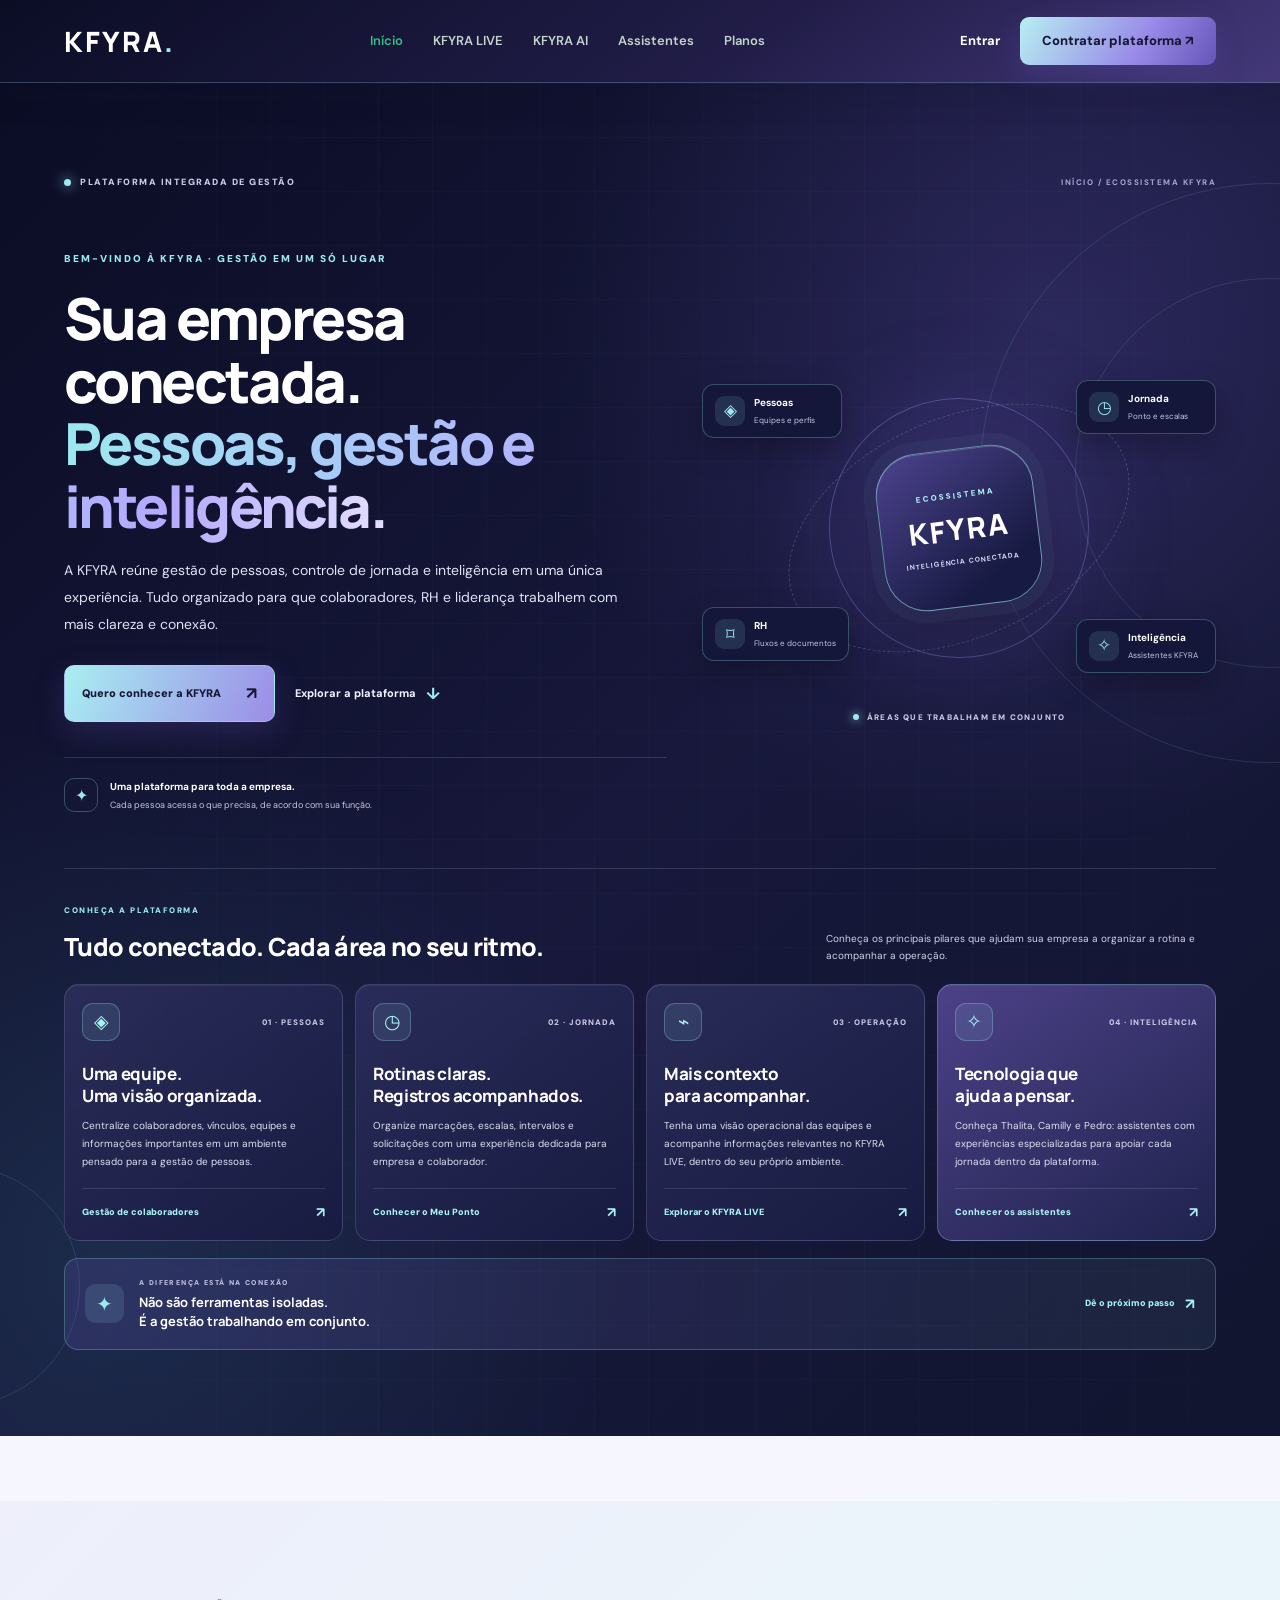
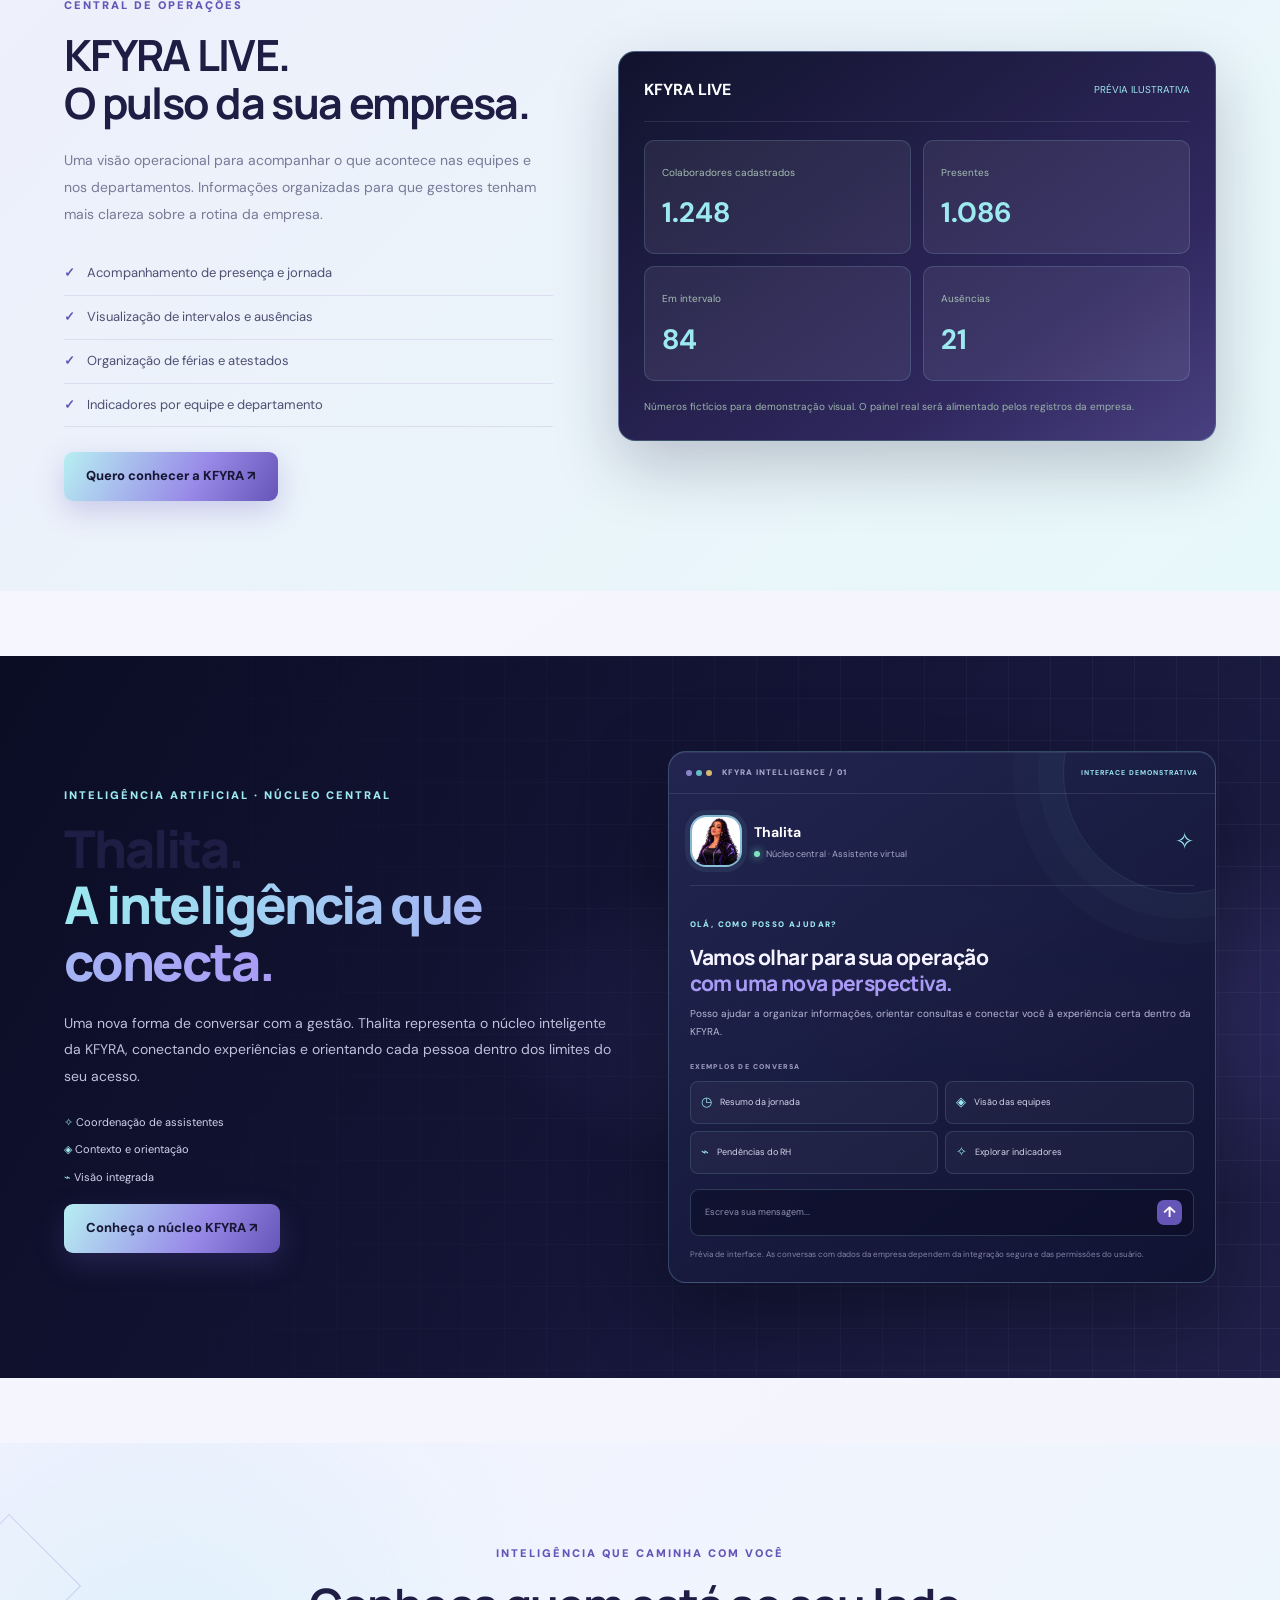
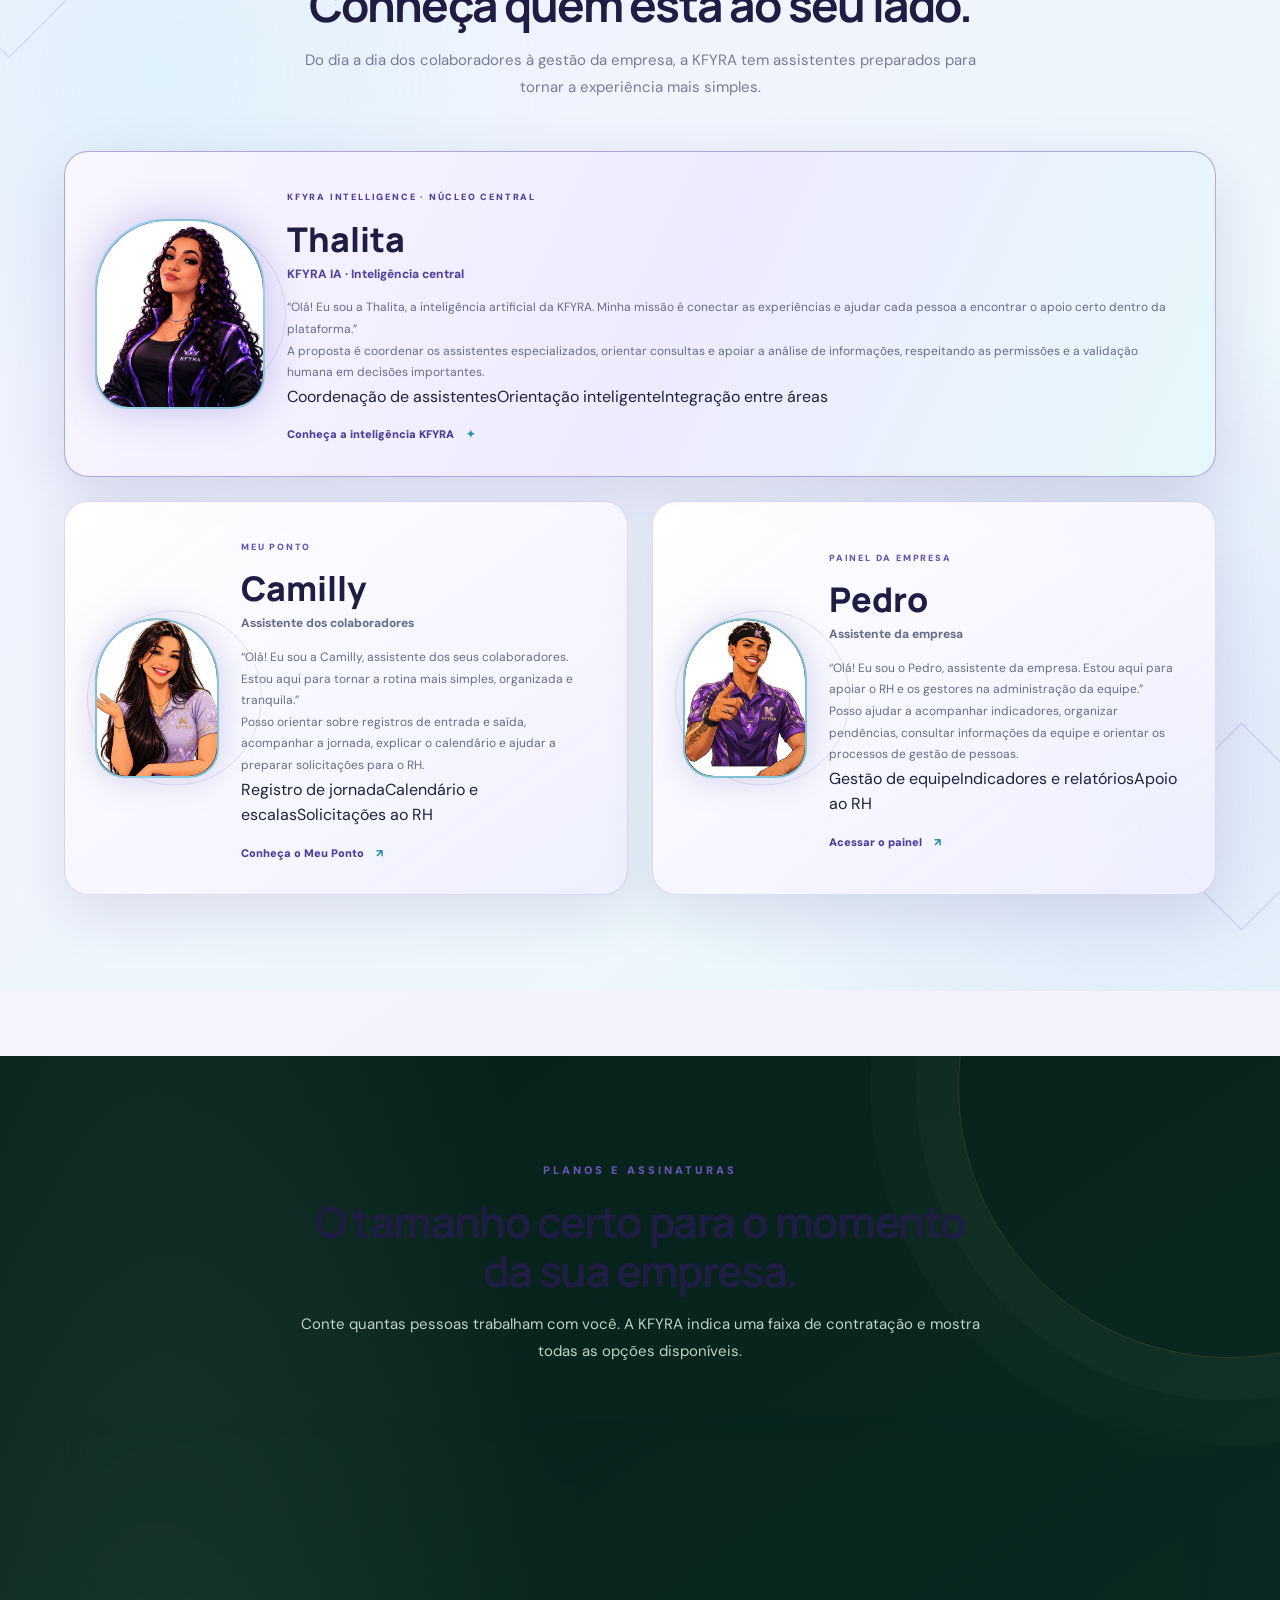
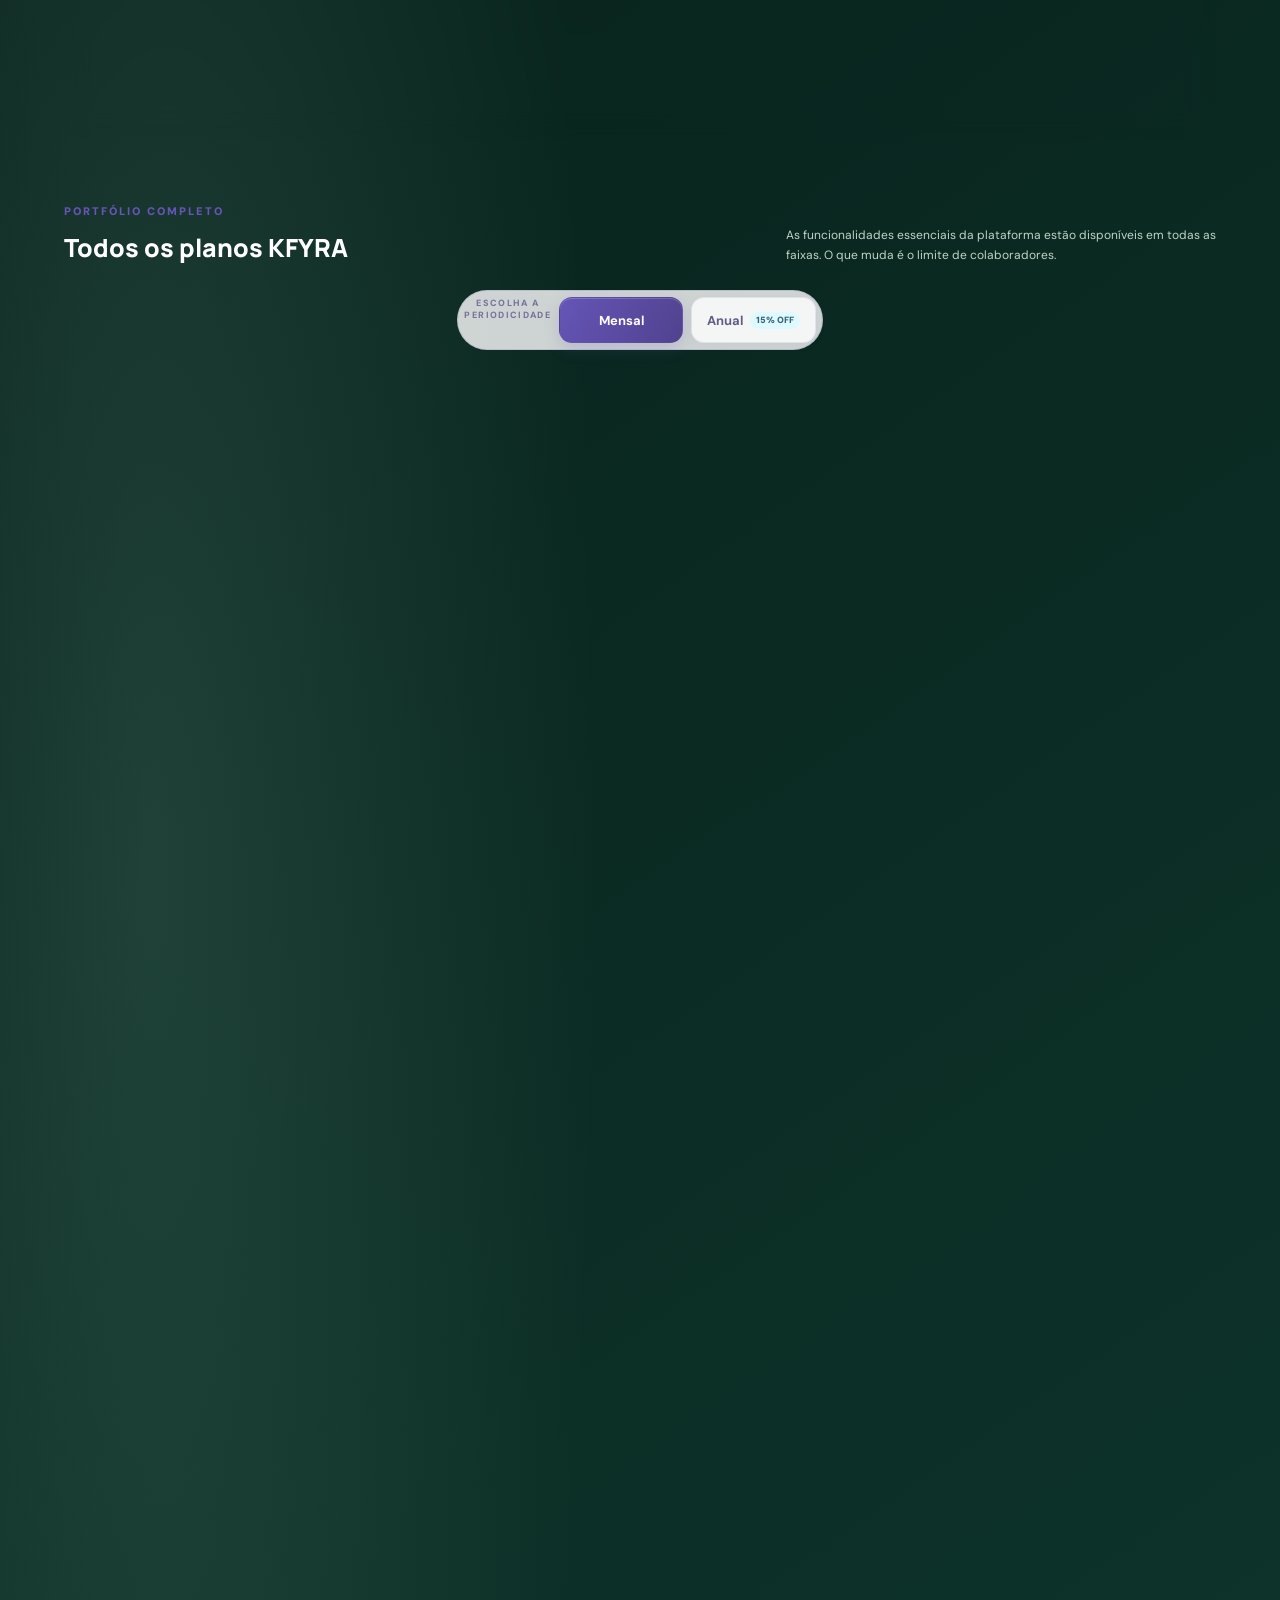
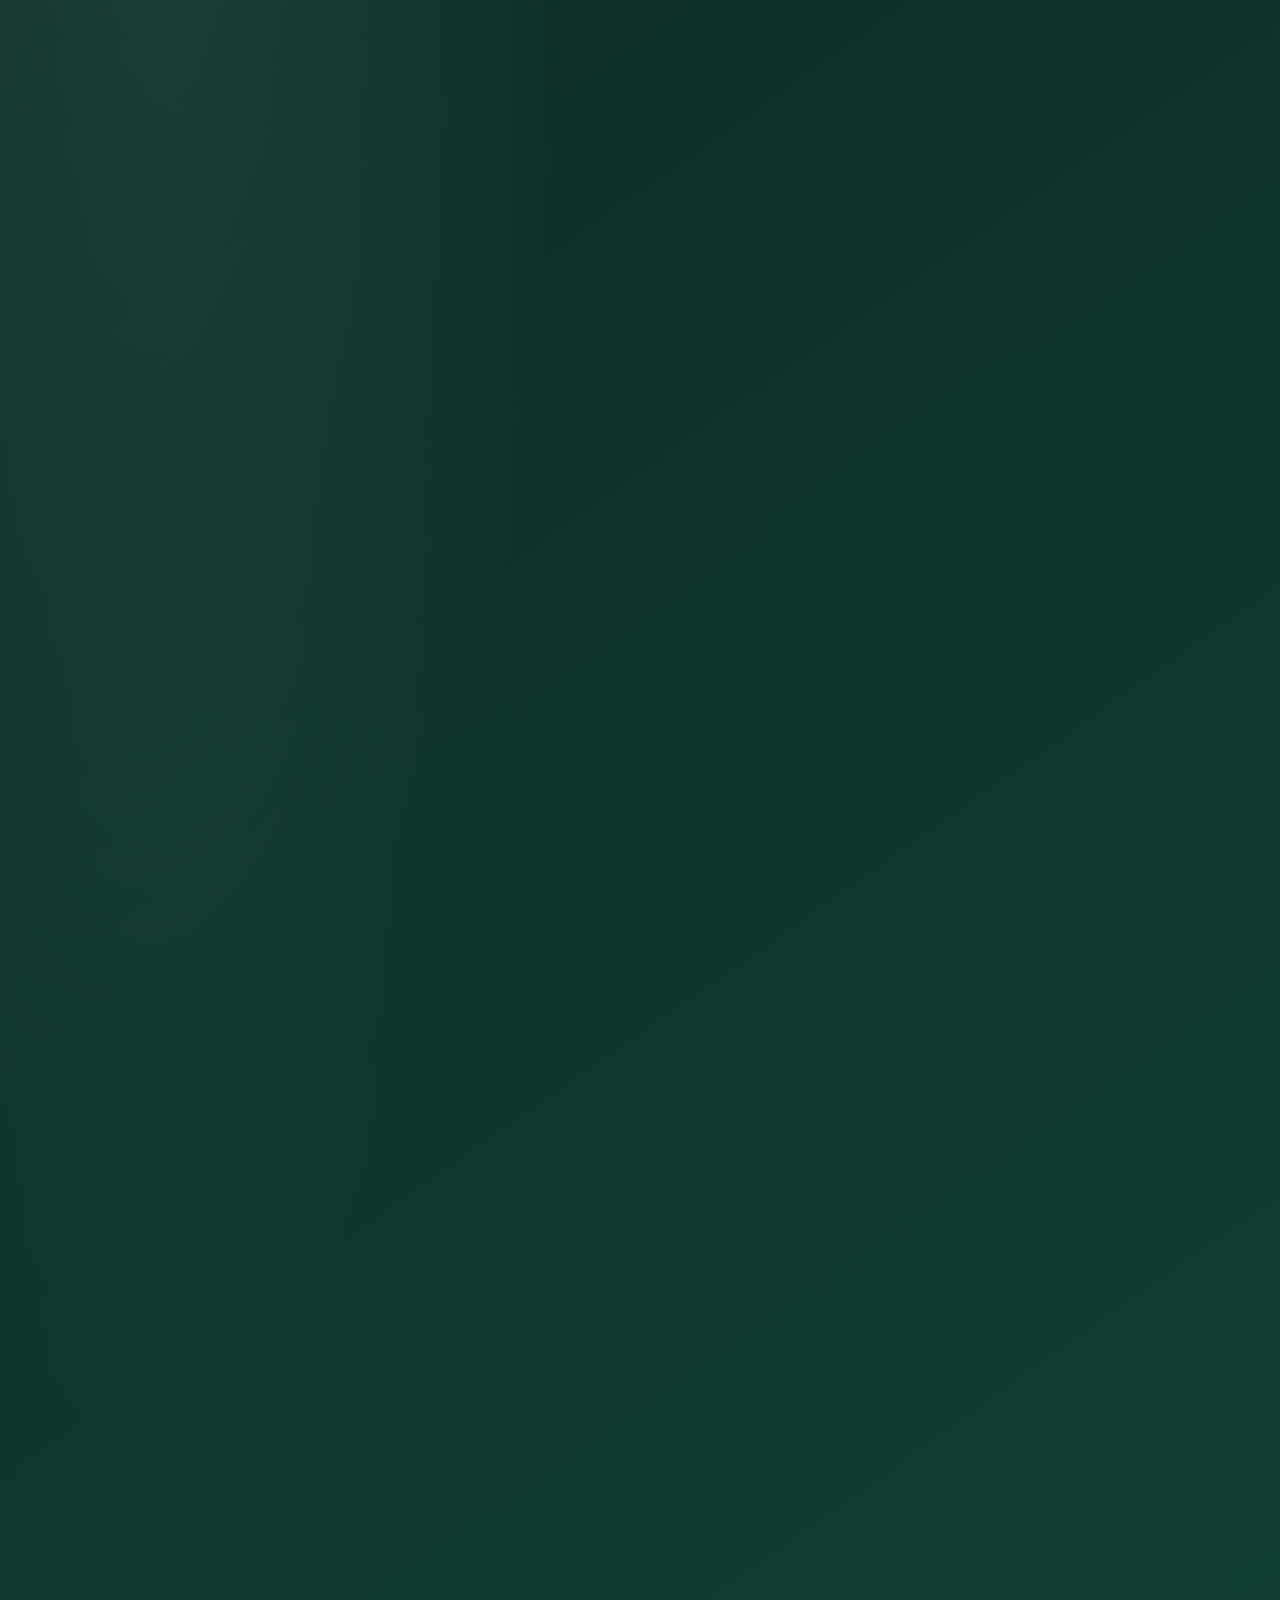
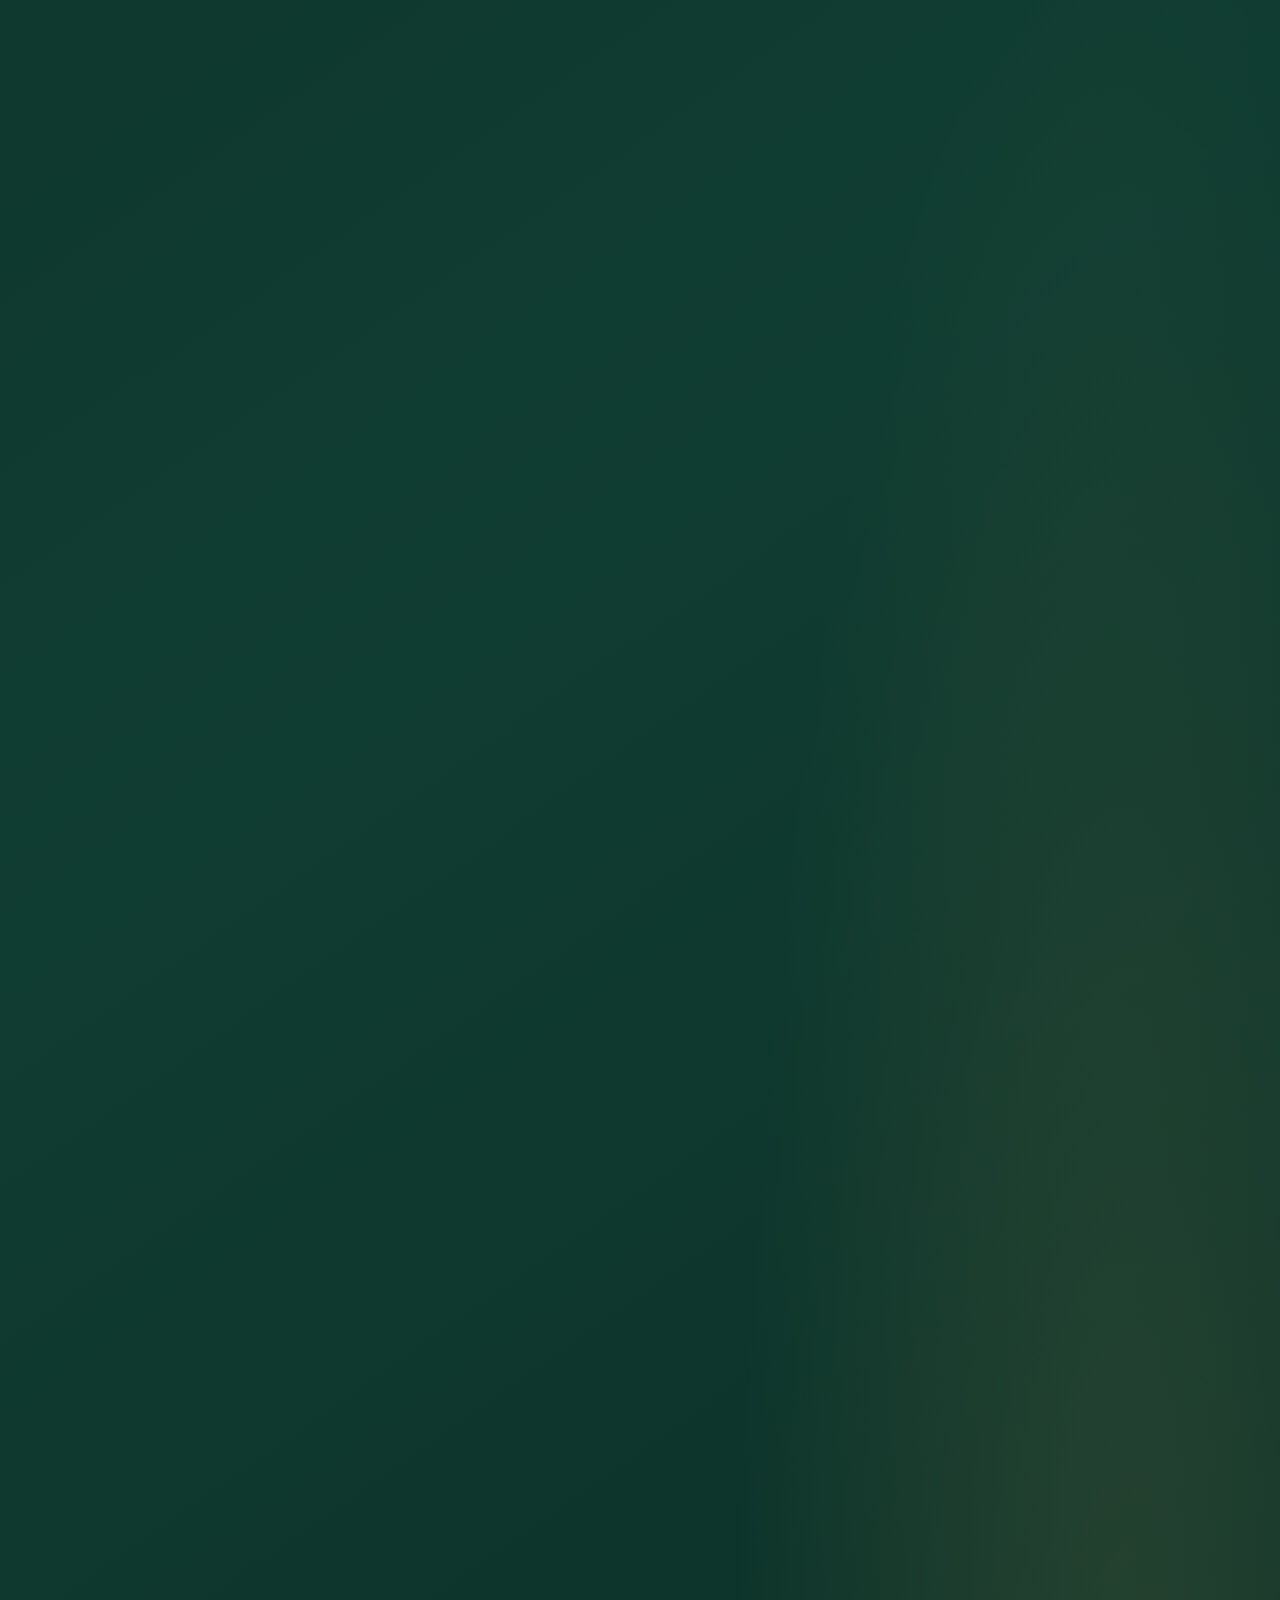
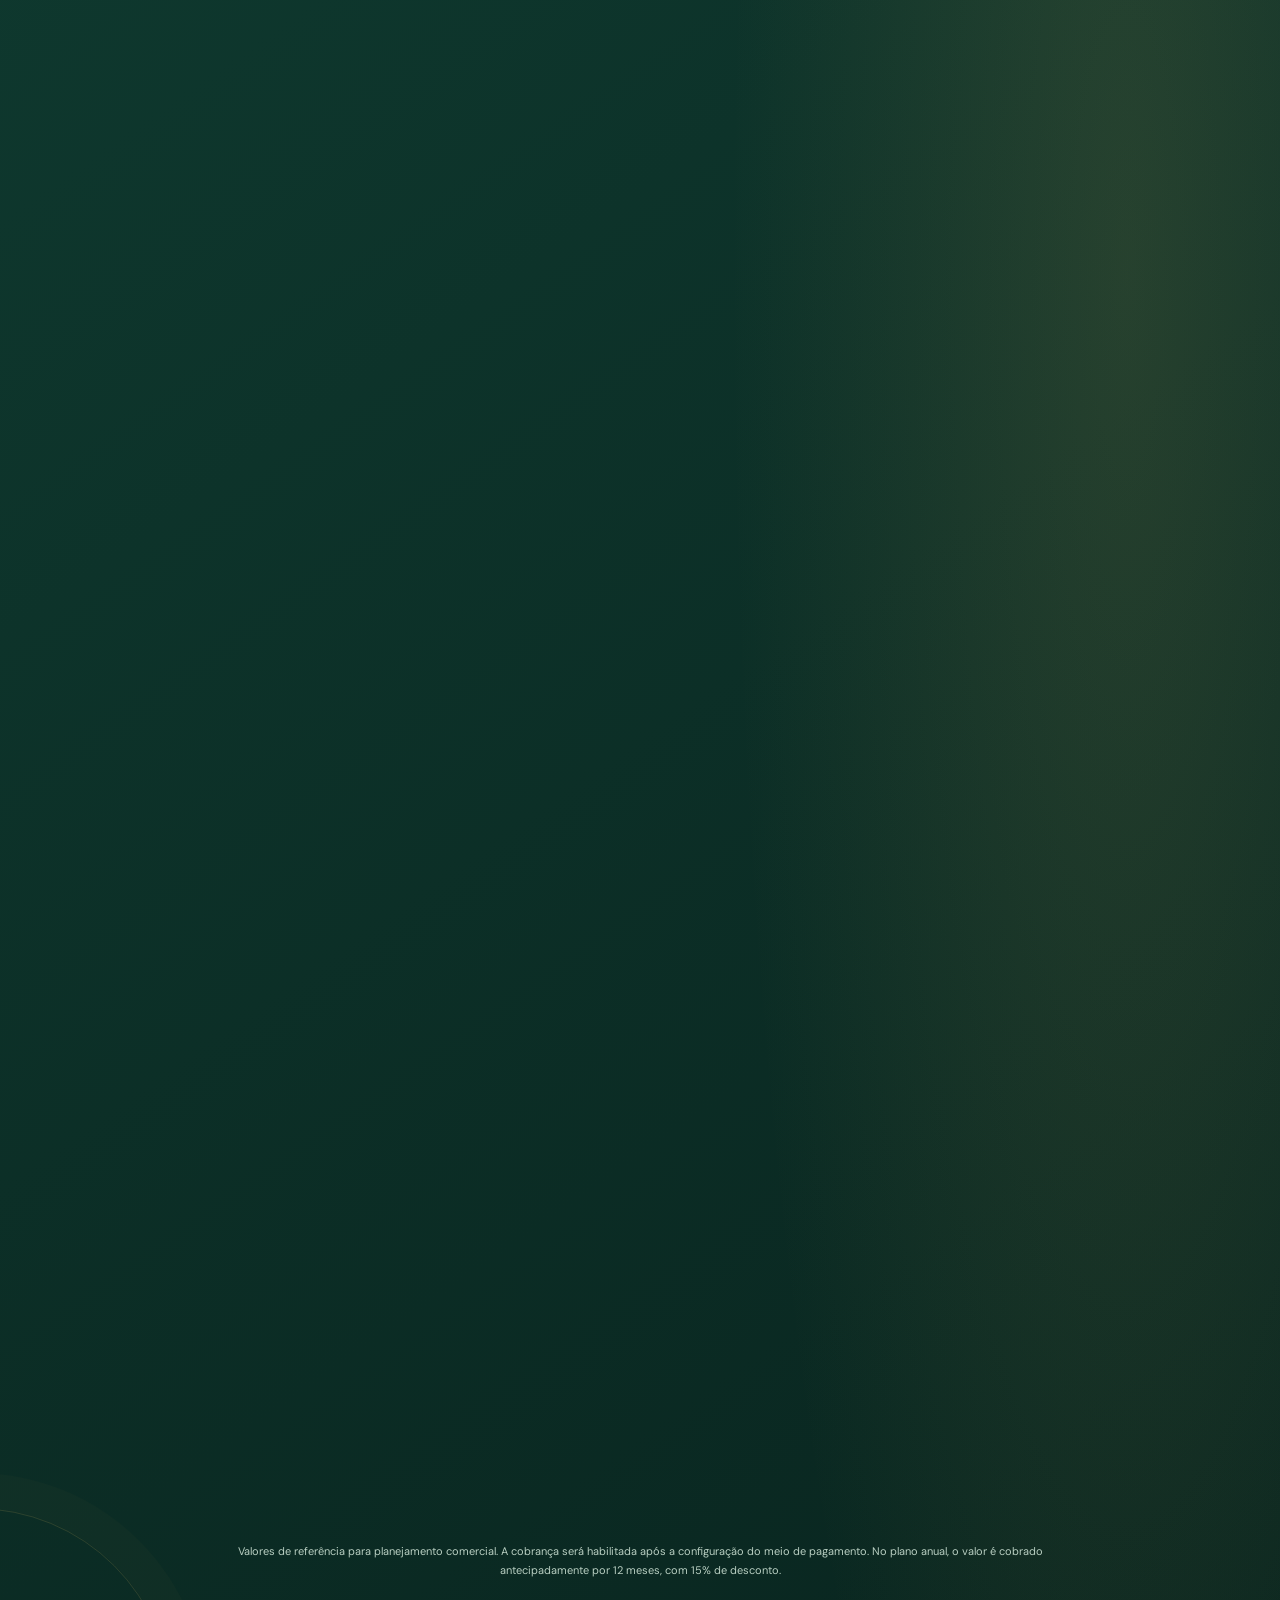
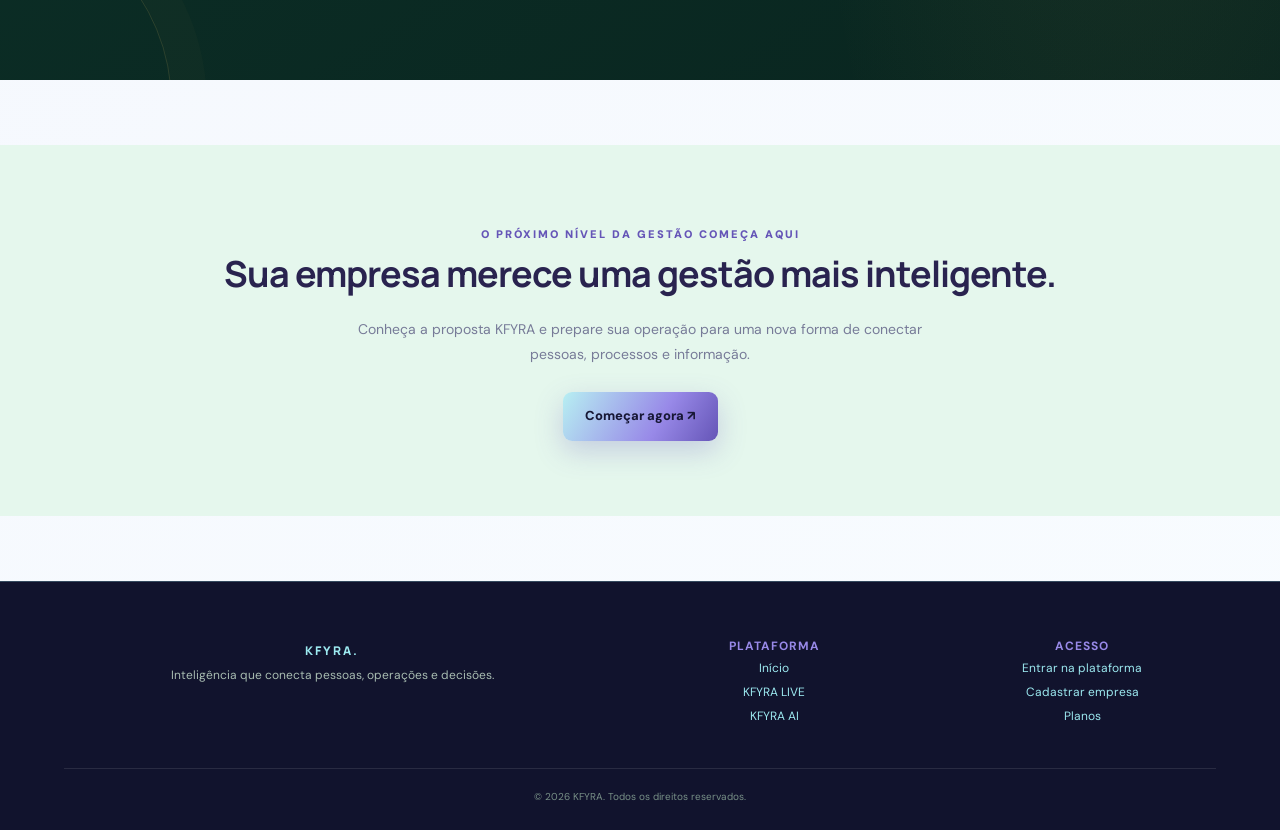
==== index.html @ 93fc7dfe "Atualiza navegação do rodapé para a página inicial unificada" ====
<!DOCTYPE html>
<html lang="pt-BR">
<head>
<meta charset="UTF-8">
<meta name="viewport" content="width=device-width, initial-scale=1.0">
<meta name="theme-color" content="#09251f">
<meta name="description" content="KFYRA: inteligência, gestão de pessoas e controle operacional em uma única plataforma empresarial.">
<title>KFYRA — Inteligência que move empresas</title>
<link rel="preconnect" href="https://fonts.googleapis.com">
<link rel="preconnect" href="https://fonts.gstatic.com" crossorigin>
<link href="https://fonts.googleapis.com/css2?family=DM+Sans:wght@400;500;600;700;800&family=Manrope:wght@400;500;600;700;800&display=swap" rel="stylesheet">
<link rel="stylesheet" href="css/styles.css">
<style>
:root{
--dark:#09251f;
--deep:#061b17;
--green:#103d32;
--mint:#b8f2d5;
--gold:#d8b65c;
--paper:#f5faf7;
--ink:#15382e;
--muted:#71847b;
}
*{box-sizing:border-box}
html{scroll-behavior:smooth}
body{margin:0;background:var(--paper);color:var(--ink);font-family:'DM Sans',sans-serif}
a{text-decoration:none}
.container{width:min(1200px,90%);margin:auto}
.header{position:sticky;top:0;z-index:99;background:rgba(6,27,23,.96);backdrop-filter:blur(18px);border-bottom:1px solid rgba(255,255,255,.09)}
.header .container{min-height:82px;display:flex;align-items:center;justify-content:space-between;gap:25px}
.logo{font-family:'Manrope',sans-serif;color:white;font-size:28px;font-weight:800;letter-spacing:-1.7px}
.logo::after{content:'.';color:var(--gold)}
.nav-links{display:flex;gap:30px;align-items:center}
.nav-links a{color:#c3d4cd;font-size:13px;font-weight:600;transition:.2s}
.nav-links a:hover{color:var(--mint)}
.header-actions{display:flex;align-items:center;gap:20px}
.header-login{color:white;font-size:13px;font-weight:700}
.btn{display:inline-flex;align-items:center;justify-content:center;padding:14px 22px;border-radius:9px;font-size:13px;font-weight:800;transition:.25s}
.btn-gold{background:linear-gradient(135deg,#f2d98d,#c6a344);color:#18372c;box-shadow:0 8px 25px rgba(216,182,92,.2)}
.btn-gold:hover{transform:translateY(-3px);box-shadow:0 13px 32px rgba(216,182,92,.3)}
.btn-outline{border:1px solid rgba(255,255,255,.25);color:white}
.hero{position:relative;overflow:hidden;background:radial-gradient(ellipse at 80% 35%,rgba(56,185,135,.17),transparent 35%),linear-gradient(130deg,#061b17,#103d32 70%,#09251f);padding:100px 0 110px;color:white}
.hero:before{content:"";position:absolute;width:550px;height:550px;border:1px solid rgba(184,242,213,.08);border-radius:50%;right:-160px;top:-170px;box-shadow:0 0 0 55px rgba(184,242,213,.025),0 0 0 110px rgba(184,242,213,.02)}
.hero-layout{position:relative;display:grid;grid-template-columns:1fr 1fr;gap:65px;align-items:center}
.eyebrow{display:inline-flex;align-items:center;gap:10px;color:var(--mint);font-size:11px;font-weight:800;letter-spacing:2px;text-transform:uppercase;margin-bottom:25px}
.eyebrow:before{content:"";width:25px;height:1px;background:var(--gold)}
.hero h1{font-family:'Manrope',sans-serif;font-size:clamp(42px,5.5vw,69px);line-height:1.08;letter-spacing:-3px;margin:0 0 24px;font-weight:800}
.hero h1 span{color:var(--mint)}
.hero-copy{max-width:530px;color:#c1d2ca;font-size:16px;line-height:1.9;margin-bottom:32px}
.hero-actions{display:flex;gap:13px;flex-wrap:wrap}
.hero-note{font-size:11px;color:#8ca69a;margin-top:24px}
.preview-window{position:relative;background:#f7faf8;border:1px solid rgba(255,255,255,.2);border-radius:17px;padding:19px;color:var(--ink);box-shadow:0 35px 90px rgba(0,0,0,.35);transform:perspective(1000px) rotateY(-4deg)}
.preview-top{display:flex;align-items:center;justify-content:space-between;border-bottom:1px solid #e5ece7;padding-bottom:15px;margin-bottom:18px}
.preview-brand{font-weight:900;letter-spacing:-1px;color:var(--green);font-size:17px}
.preview-status{font-size:10px;color:#218b63;background:#e3f8ed;padding:7px 10px;border-radius:20px;font-weight:800}
.preview-heading{font-size:17px;font-weight:800;margin-bottom:4px}
.preview-sub{font-size:10px;color:#84938b;margin-bottom:17px}
.preview-stats{display:grid;grid-template-columns:repeat(2,1fr);gap:10px}
.stat{background:white;border:1px solid #e8eee9;padding:15px;border-radius:10px}
.stat-label{font-size:10px;color:#77867d}
.stat-value{font-size:25px;font-weight:800;color:var(--green);margin-top:5px}
.stat-foot{font-size:9px;color:#27956b;margin-top:3px}
.preview-bottom{display:grid;grid-template-columns:1.2fr .8fr;gap:10px;margin-top:10px}
.chart-box,.presence-box{background:white;border:1px solid #e8eee9;padding:14px;border-radius:10px}
.box-title{font-size:10px;font-weight:800;margin-bottom:12px}
.bars{height:75px;display:flex;align-items:end;gap:8px}
.bar{flex:1;background:linear-gradient(to top,#38b987,#b8f2d5);border-radius:4px 4px 0 0}
.presence-number{font-size:24px;font-weight:900;color:var(--green)}
.presence-line{height:6px;background:#e6eee9;border-radius:8px;margin-top:10px;overflow:hidden}
.presence-line span{display:block;width:82%;height:100%;background:#38b987}
.trust-strip{background:white;border-bottom:1px solid #e8eee9;padding:23px 0}
.trust-inner{display:flex;justify-content:space-between;align-items:center;gap:20px;flex-wrap:wrap}
.trust-label{font-size:10px;letter-spacing:1.5px;color:#8a9991;font-weight:800}
.trust-item{font-size:12px;font-weight:800;color:#577166}
.section{padding:100px 0}
.section-head{text-align:center;max-width:700px;margin:0 auto 50px}
.kicker{color:#319b72;font-size:11px;font-weight:900;letter-spacing:2px;text-transform:uppercase}
.section-head h2{font-family:'Manrope',sans-serif;font-size:clamp(30px,4vw,46px);letter-spacing:-1.8px;color:var(--green);line-height:1.15;margin:15px 0}
.section-head p{font-size:15px;color:var(--muted);line-height:1.8}
.features{display:grid;grid-template-columns:repeat(3,1fr);gap:20px}
.feature{background:white;border:1px solid #e5eee8;border-radius:14px;padding:30px;transition:.25s}
.feature:hover{transform:translateY(-6px);box-shadow:0 20px 45px rgba(16,61,50,.08);border-color:#b8e6ce}
.feature-icon{width:46px;height:46px;display:grid;place-items:center;background:#e7fff2;color:#238a63;border-radius:12px;font-size:20px;margin-bottom:22px}
.feature h3{font-size:17px;color:var(--green);margin:0 0 10px}
.feature p{font-size:13px;line-height:1.8;color:var(--muted);margin:0}
.live-section{background:#eaf5ee;padding:90px 0}
.live-layout{display:grid;grid-template-columns:.9fr 1.1fr;align-items:center;gap:65px}
.live-copy h2,.ai-copy h2{font-family:'Manrope',sans-serif;font-size:43px;line-height:1.12;letter-spacing:-1.7px;color:var(--green);margin:15px 0 20px}
.live-copy p,.ai-copy p{color:var(--muted);font-size:14px;line-height:1.9}
.live-list{list-style:none;padding:0;margin:25px 0}
.live-list li{padding:11px 0;border-bottom:1px solid #d8e7dd;color:#426357;font-size:13px}
.live-list li:before{content:"✓";color:#29956a;font-weight:900;margin-right:12px}
.live-board{background:#0b2c24;color:white;padding:25px;border-radius:17px;box-shadow:0 25px 60px rgba(9,37,31,.2)}
.board-head{display:flex;justify-content:space-between;align-items:center;border-bottom:1px solid rgba(255,255,255,.1);padding-bottom:18px}
.board-head strong{font-size:16px}
.board-head span{font-size:10px;color:var(--mint)}
.board-grid{display:grid;grid-template-columns:repeat(2,1fr);gap:12px;margin-top:18px}
.board-card{background:rgba(255,255,255,.06);border:1px solid rgba(255,255,255,.08);border-radius:10px;padding:17px}
.board-card small{color:#a5bdb2;font-size:10px}
.board-card strong{display:block;font-size:28px;margin-top:8px;color:var(--mint)}
.ai-section{background:linear-gradient(130deg,#061b17,#103d32);color:white;padding:95px 0}
.ai-layout{display:grid;grid-template-columns:1fr 1fr;gap:65px;align-items:center}
.ai-copy h2{color:white}
.ai-copy p{color:#b9ccc2}
.ai-label{color:var(--gold);font-size:11px;font-weight:900;letter-spacing:2px}
.ai-chat{background:#f7faf8;color:var(--ink);border-radius:16px;padding:22px;box-shadow:0 25px 60px rgba(0,0,0,.25)}
.chat-top{display:flex;align-items:center;gap:12px;border-bottom:1px solid #e4ece6;padding-bottom:15px}
.ai-avatar{width:38px;height:38px;background:var(--green);color:var(--mint);border-radius:11px;display:grid;place-items:center;font-weight:900}
.chat-top strong{font-size:13px}
.chat-top small{display:block;color:#809087;font-size:10px;margin-top:3px}
.chat-message{padding:16px;background:white;border:1px solid #e6eee8;border-radius:10px;font-size:12px;line-height:1.8;margin-top:17px}
.chat-question{margin-left:35px;background:#e7fff2;border-color:#ccebd9}
.chat-disclaimer{font-size:9px;color:#89958e;margin-top:13px}
.plans{display:grid;grid-template-columns:repeat(3,1fr);gap:20px;align-items:stretch}
.plan{background:white;border:1px solid #e4ece6;border-radius:15px;padding:30px}
.plan.popular{border:2px solid var(--gold);box-shadow:0 18px 45px rgba(16,61,50,.09)}
.plan-tag{font-size:10px;font-weight:900;color:#269269;letter-spacing:1px}
.plan h3{font-size:19px;color:var(--green);margin:12px 0}
.price{font-size:34px;font-weight:900;color:var(--green);letter-spacing:-1.5px;margin:20px 0 5px}
.price small{font-size:12px;font-weight:500;letter-spacing:0}
.plan-desc{font-size:12px;color:var(--muted);min-height:38px}
.plan ul{list-style:none;padding:0;margin:24px 0}
.plan li{font-size:12px;color:#536c60;padding:9px 0;border-bottom:1px solid #edf1ee}
.plan li:before{content:"✓";color:#269269;font-weight:900;margin-right:9px}
.plan .btn{width:100%}
.cta{background:#e5f7ed;padding:75px 0;text-align:center}
.cta h2{font-family:'Manrope',sans-serif;color:var(--green);font-size:36px;letter-spacing:-1px;margin:0 0 14px}
.cta p{color:var(--muted);margin:0 auto 25px;max-width:600px;font-size:14px;line-height:1.8}
.footer{background:#061b17;color:white;padding:55px 0 25px}
.footer-grid{display:grid;grid-template-columns:2fr 1fr 1fr;gap:40px;padding-bottom:40px}
.footer p,.footer a{color:#a8bcb1;font-size:12px;line-height:2}
.footer h4{font-size:12px;color:var(--gold);letter-spacing:1px}
.footer-bottom{border-top:1px solid rgba(255,255,255,.1);padding-top:20px;color:#789087;font-size:10px}
@media(max-width:900px){
.nav-links{gap:14px}
.hero-layout,.live-layout,.ai-layout{grid-template-columns:1fr;gap:40px}
.preview-window{transform:none}
.features{grid-template-columns:repeat(2,1fr)}
.plans{grid-template-columns:1fr 1fr}
}
@media(max-width:650px){
.header .container{flex-wrap:wrap;padding:15px 0;gap:12px}
.nav-links{order:3;width:100%;justify-content:space-between;overflow:auto}
.nav-links a{font-size:11px;white-space:nowrap}
.header-actions{gap:12px}
.header-actions .btn{padding:11px 13px;font-size:11px}
.hero{padding:70px 0}
.hero h1{letter-spacing:-2px}
.features,.plans{grid-template-columns:1fr}
.section{padding:70px 0}
.live-section,.ai-section{padding:70px 0}
.live-copy h2,.ai-copy h2{font-size:34px}
.footer-grid{grid-template-columns:1fr;gap:20px}
.trust-inner{justify-content:center}
.trust-label{width:100%;text-align:center}
.preview-window{padding:13px}
.stat{padding:10px}
.stat-value{font-size:21px}
}

/* KFYRA · CRISTALOGRAFIA IMPERIAL — SITE INSTITUCIONAL */
:root{--dark:#11132d;--deep:#0b0d25;--green:#29234f;--mint:#9ce9f0;--gold:#9889e8;--paper:#f4f2ff;--ink:#20213e;--muted:#777b98}
body{background:linear-gradient(145deg,#f8f8ff,#f0f1fb 58%,#f8fcff)!important;color:var(--ink)}
.header{background:rgba(17,19,45,.96)!important;border-bottom:1px solid rgba(156,233,240,.25)!important;box-shadow:0 10px 35px rgba(17,19,45,.16)}
.logo{letter-spacing:2px!important}.logo:after{color:#9ce9f0!important}
.nav-links a:hover{color:#9ce9f0!important}
.btn-gold{background:linear-gradient(120deg,#b7eff2,#9889e8 62%,#6555b7)!important;color:#171735!important;box-shadow:0 10px 28px rgba(101,85,183,.25)!important}
.btn-outline{border-color:rgba(156,233,240,.48)!important}
.hero,.ai-section{background:
 radial-gradient(ellipse at 78% 24%,rgba(156,233,240,.18),transparent 32%),
 radial-gradient(ellipse at 14% 92%,rgba(152,137,232,.22),transparent 34%),
 linear-gradient(128deg,#0b0d25 0%,#211d48 54%,#443879 100%)!important;position:relative;isolation:isolate}
.hero:before{width:490px;height:490px;border-radius:0;right:-90px;top:-150px;transform:rotate(45deg);border:1px solid rgba(156,233,240,.26);box-shadow:0 0 0 34px rgba(156,233,240,.035),0 0 0 72px rgba(152,137,232,.035),inset 0 0 65px rgba(156,233,240,.08)}
.hero:after{content:"";position:absolute;right:15%;bottom:5%;width:110px;height:110px;border:1px solid rgba(244,242,255,.28);transform:rotate(45deg);box-shadow:0 0 34px rgba(156,233,240,.16);pointer-events:none;z-index:-1}
.eyebrow{color:#9ce9f0!important}.eyebrow:before{background:#9889e8!important}
.hero h1 span{color:#9ce9f0!important}
.hero-copy{color:#d6d8ef!important}.hero-note{color:#b9bad7!important}
.preview-window{background:linear-gradient(145deg,#fff,#f1f0ff)!important;border:1px solid rgba(156,233,240,.55)!important;border-radius:22px!important;box-shadow:0 35px 100px rgba(0,0,0,.4),0 0 45px rgba(156,233,240,.12)!important}
.preview-brand,.stat-value,.presence-number{color:#39316e!important}
.preview-status{background:#e4f8fa!important;color:#3b7180!important}
.stat,.chart-box,.presence-box{border-radius:13px!important;border-color:#e3e1f4!important}
.bar{background:linear-gradient(to top,#6555b7,#9ce9f0)!important}
.presence-line span{background:linear-gradient(90deg,#6555b7,#9ce9f0)!important}
.trust-strip{background:rgba(255,255,255,.82)!important;border-color:#e5e3f4!important}
.trust-item{color:#514a82!important}
.section-head .kicker,.kicker{color:#6555b7!important}
.section-head h2,.live-copy h2,.ai-copy h2{color:#201d45!important}
.feature,.plan{border:1px solid rgba(101,85,183,.14)!important;border-radius:20px!important;background:linear-gradient(145deg,#fff,#f8f7ff)!important;box-shadow:0 12px 38px rgba(35,31,88,.055)}
.feature:hover{border-color:#9ce9f0!important;box-shadow:0 22px 48px rgba(61,54,120,.12)!important}
.feature-icon{background:linear-gradient(145deg,#e4f9fb,#eeebff)!important;color:#6555b7!important;border:1px solid rgba(156,233,240,.55)}
.feature h3,.plan h3{color:#29234f!important}
.live-section{background:linear-gradient(135deg,#eeeffb,#e7f8fa)!important}
.live-list li{border-color:#dcdcf0!important;color:#4e5072!important}
.live-list li:before{color:#6555b7!important}
.live-board{background:linear-gradient(145deg,#11132d,#30285f 72%,#494080)!important;border:1px solid rgba(156,233,240,.3);box-shadow:0 26px 65px rgba(17,19,45,.22)}
.board-head span{color:#9ce9f0!important}.board-card{border-color:rgba(156,233,240,.16)!important;background:rgba(255,255,255,.07)!important}.board-card strong{color:#9ce9f0!important}
.ai-label{color:#9ce9f0!important}
.ai-chat{border:1px solid rgba(156,233,240,.4)!important;box-shadow:0 25px 65px rgba(0,0,0,.3)!important}
.ai-avatar{background:linear-gradient(135deg,#6555b7,#29234f)!important;color:#9ce9f0!important}
.chat-question{background:#edfaff!important;border-color:#d2f2f5!important}
.plan.popular{border-color:#9889e8!important;box-shadow:0 18px 45px rgba(101,85,183,.15)!important}
.plan-tag{color:#6555b7!important}
footer,.footer{background:#11132d!important;color:#d7d9ee!important;border-top:1px solid rgba(156,233,240,.25)}
footer a,.footer a{color:#9ce9f0!important}
@media(max-width:760px){
 .hero{padding:70px 0 76px!important}
 .hero-layout,.live-layout,.ai-layout{grid-template-columns:1fr!important;gap:38px!important}
 .preview-window{transform:none!important}
 .section{padding:72px 0!important}
 .features,.plans{grid-template-columns:1fr!important}
 .live-copy h2,.ai-copy h2{font-size:34px!important}
 .nav-links{gap:12px!important;flex-wrap:wrap}
}
@media(prefers-reduced-motion:reduce){html{scroll-behavior:auto}.btn,.feature{transition:none!important}}


/* CRISTALOGRAFIA IMPERIAL — movimento e apresentação dos assistentes */
.crystal-crew{position:relative;overflow:hidden;padding:96px 0;background:radial-gradient(circle at 12% 20%,rgba(156,233,240,.22),transparent 30%),radial-gradient(circle at 88% 80%,rgba(152,137,232,.18),transparent 32%),linear-gradient(135deg,#f4f2ff,#eaf9fc)}
.crystal-crew:before,.crystal-crew:after{content:"";position:absolute;width:100px;height:100px;border:1px solid rgba(101,85,183,.22);transform:rotate(45deg);pointer-events:none;animation:crystal-drift 9s ease-in-out infinite}
.crystal-crew:before{top:8%;left:-42px}.crystal-crew:after{right:-35px;bottom:8%;width:145px;height:145px;animation-delay:-4s}
.crew-grid{display:grid;grid-template-columns:repeat(2,minmax(0,1fr));gap:24px;position:relative;z-index:1}
.crew-card{position:relative;display:flex;align-items:center;gap:22px;min-height:290px;padding:30px;border:1px solid rgba(101,85,183,.2);border-radius:24px;overflow:hidden;background:linear-gradient(145deg,rgba(255,255,255,.96),rgba(239,239,255,.9));box-shadow:0 20px 55px rgba(37,31,91,.1);transition:transform .35s,box-shadow .35s}
.crew-card:hover{transform:translateY(-8px);box-shadow:0 28px 65px rgba(37,31,91,.17)}
.crew-card:after{content:"";position:absolute;inset:0;background:linear-gradient(115deg,transparent 25%,rgba(255,255,255,.65) 48%,transparent 70%);transform:translateX(-130%);transition:transform .8s;pointer-events:none}.crew-card:hover:after{transform:translateX(130%)}
.crew-avatar{flex:0 0 124px;position:relative;overflow:hidden;width:124px;height:160px;display:grid;place-items:center;border-radius:70px 70px 34px 34px;font:800 72px Manrope,sans-serif;color:#f4f2ff;background:linear-gradient(145deg,#6555b7,#171735 72%);border:2px solid rgba(156,233,240,.8);box-shadow:0 0 35px rgba(101,85,183,.25);animation:character-float 5s ease-in-out infinite}
.crew-avatar img{width:100%;height:100%;object-fit:cover;object-position:center top;border-radius:inherit;display:block}.crew-pedro .crew-avatar{background:linear-gradient(145deg,#30285f,#11132d);animation-delay:-2.5s}
.crew-orbit{position:absolute;width:175px;height:175px;border:1px solid rgba(101,85,183,.16);border-radius:50%;left:4%;top:50%;transform:translateY(-50%);pointer-events:none}
.crew-content{position:relative;z-index:1}.crew-tag{font-size:9px;letter-spacing:1.8px;font-weight:900;color:#6555b7}.crew-content h3{font:800 34px Manrope,sans-serif;color:#201d45;margin:8px 0 0}.crew-role{font-size:12px;font-weight:800;color:#6555b7;margin:2px 0 12px!important}.crew-content p{font-size:12px;line-height:1.8;color:#686b89;margin:0}.crew-link{display:inline-flex;gap:12px;margin-top:17px;color:#4c3d9a;font-size:11px;font-weight:900}.crew-link span{color:#268eae}
@keyframes character-float{0%,100%{transform:translateY(0)}50%{transform:translateY(-9px)}}
@keyframes crystal-drift{0%,100%{translate:0 0;rotate:0deg}50%{translate:0 -18px;rotate:12deg}}
.reveal-ready .feature,.reveal-ready .plan,.reveal-ready .crew-card,.reveal-ready .live-board,.reveal-ready .ai-chat{opacity:0;transform:translateY(22px);transition:opacity .65s ease,transform .65s ease}
.reveal-ready .is-visible{opacity:1;transform:translateY(0)}
@media(max-width:760px){.crew-grid{grid-template-columns:1fr}.crew-card{padding:22px;gap:16px;min-height:250px}.crew-avatar{flex-basis:92px;width:92px;height:125px;font-size:54px}.crew-content h3{font-size:28px}}
@media(max-width:430px){.crew-card{align-items:flex-start;flex-direction:column}.crew-avatar{width:90px;height:100px;flex-basis:100px}.crew-orbit{left:auto;right:8px;top:18px;transform:none}}
@media(prefers-reduced-motion:reduce){.crystal-crew:before,.crystal-crew:after,.crew-avatar{animation:none!important}.reveal-ready .feature,.reveal-ready .plan,.reveal-ready .crew-card,.reveal-ready .live-board,.reveal-ready .ai-chat{opacity:1;transform:none;transition:none}}

/* Thalita: destaque da inteligência central */
.crew-thalita{grid-column:1/-1;border-color:rgba(101,85,183,.48);background:linear-gradient(115deg,#f8f6ff 0%,#eeebff 52%,#e6f8fb 100%);box-shadow:0 24px 65px rgba(66,52,139,.16)}
.crew-thalita .crew-avatar{flex-basis:170px;width:170px;height:190px;background:linear-gradient(145deg,#9889e8,#30285f 75%);box-shadow:0 0 42px rgba(101,85,183,.32)}
.crew-thalita .crew-tag,.crew-thalita .crew-role{color:#51409e}
@media(max-width:650px){.crew-thalita{grid-column:auto}.crew-thalita .crew-avatar{flex-basis:112px;width:112px;height:145px}}

.billing-switch{display:flex;justify-content:center;gap:8px;margin:0 auto 30px;padding:6px;width:max-content;max-width:100%;border:1px solid rgba(101,85,183,.18);border-radius:999px;background:rgba(255,255,255,.8)}.billing-switch button{border:0;background:transparent;color:#514a82;padding:12px 20px;border-radius:999px;font:700 13px 'DM Sans',sans-serif;cursor:pointer}.billing-switch button.active{background:linear-gradient(120deg,#6555b7,#9889e8);color:#fff;box-shadow:0 5px 16px rgba(101,85,183,.2)}.billing-switch button span{font-size:10px;margin-left:5px;color:#9ce9f0}.billing-switch button.active span{color:#fff}
\n.ai-chat .chat-top .thalita-chat-avatar{width:64px;height:64px;min-width:64px;flex:0 0 64px;padding:3px;display:block!important;border-radius:50%!important;background:linear-gradient(135deg,#9ce9f0,#9889e8,#6555b7);overflow:hidden;box-shadow:0 5px 18px rgba(101,85,183,.28)}.ai-chat .chat-top .thalita-chat-avatar img{width:100%;height:100%;display:block;object-fit:cover;object-position:50% 18%;border-radius:50%;border:2px solid #fff}.ai-chat .chat-top .thalita-chat-identity{min-width:0}.ai-chat .chat-top .thalita-chat-identity strong{display:block;font-size:14px;color:#20213e}.ai-chat .chat-top .thalita-chat-identity small{display:block;color:#809087;font-size:10px;margin-top:3px}.thalita-chat-badge{margin-left:auto;padding:6px 9px;border-radius:30px;background:#efedff;color:#6555b7;font-size:8px;font-weight:900;letter-spacing:.8px}\n
/* PORTFÓLIO — seletor de periodicidade */
.billing-switch{width:min(100%,370px)!important;max-width:100%!important;margin:0 auto 30px!important;padding:0!important;display:grid!important;grid-template-columns:repeat(2,minmax(0,1fr))!important;gap:5px!important;border:0!important;border-radius:0!important;background:transparent!important;box-shadow:none!important}
.billing-switch:before{content:"ESCOLHA A PERIODICIDADE";grid-column:1/-1;display:block;margin:0 0 7px;text-align:center;color:#77729b;font:800 9px 'DM Sans',sans-serif;letter-spacing:1.35px}
.billing-switch button{width:100%!important;min-width:0!important;min-height:46px;margin:0!important;padding:9px 10px!important;display:flex;align-items:center;justify-content:center;gap:7px;white-space:nowrap;border:1px solid rgba(101,85,183,.13)!important;border-radius:13px!important;background:rgba(255,255,255,.78)!important;color:#625c87!important;font:700 13px 'DM Sans',sans-serif!important;box-shadow:0 3px 12px rgba(35,31,88,.035)!important;transform:none!important;transition:background .2s ease,border-color .2s ease,box-shadow .2s ease,transform .2s ease!important}
.billing-switch button:hover{border-color:rgba(101,85,183,.38)!important;transform:translateY(-1px)!important}
.billing-switch button.active{border-color:transparent!important;background:linear-gradient(120deg,#6555b7,#51428f)!important;color:#fff!important;box-shadow:0 6px 16px rgba(101,85,183,.2),inset 0 1px 0 rgba(255,255,255,.18)!important}
.billing-switch button span{display:inline-block;margin:0!important;padding:4px 6px;border-radius:20px;background:#dffaff!important;color:#356578!important;font-size:9px!important;font-weight:900!important;line-height:1}
.billing-switch button.active span{background:#a9f0f2!important;color:#263451!important}
.billing-switch button:focus-visible{outline:3px solid rgba(156,233,240,.9)!important;outline-offset:3px}
@media(max-width:380px){.billing-switch{width:100%!important;gap:6px!important}.billing-switch button{min-height:44px;padding:8px 5px!important;font-size:12px!important;gap:5px}.billing-switch button span{font-size:8px!important;padding:4px 5px}}


/* KFYRA — experiência tecnológica da seção Soluções */
.preview-ecosystem{margin-top:14px;padding:15px 16px 13px;border:1px solid rgba(156,233,240,.2);border-radius:15px;background:linear-gradient(135deg,rgba(25,29,65,.96),rgba(45,39,91,.94));color:#f4f2ff;box-shadow:inset 0 1px 0 rgba(255,255,255,.08)}
.ecosystem-head,.ecosystem-foot{display:flex;align-items:center;gap:8px;font-size:9px;font-weight:900;letter-spacing:1.1px}.ecosystem-head small{margin-left:auto;color:#aaa7d0;font-size:8px;letter-spacing:.7px}
.ecosystem-pulse{width:7px;height:7px;border-radius:50%;background:#9ce9f0;box-shadow:0 0 12px #9ce9f0}
.ecosystem-flow{display:grid;grid-template-columns:1fr 18px 1fr 18px 1fr;align-items:center;gap:3px;margin:15px 0}
.ecosystem-node{min-width:0;display:flex;flex-direction:column;align-items:center;gap:4px;padding:10px 3px;border:1px solid rgba(215,217,238,.13);border-radius:10px;background:rgba(255,255,255,.055);text-align:center}
.ecosystem-node>span{font-size:19px;color:#9ce9f0}.ecosystem-node strong{font-size:10px}.ecosystem-node small{font-size:8px;color:#b7b4d4}
.ecosystem-flow>i{height:1px;background:linear-gradient(90deg,#6555b7,#9ce9f0);position:relative}.ecosystem-flow>i:after{content:"›";position:absolute;right:-1px;top:-9px;color:#9ce9f0;font-size:15px}
.ecosystem-foot{justify-content:space-between;color:#c6c3e2;font-size:8px;letter-spacing:.4px}.ecosystem-foot b{color:#9ce9f0;font-size:8px;letter-spacing:1px}.ecosystem-foot b span{color:#8cf0c4}
.solutions-intro{display:grid;grid-template-columns:1.35fr .65fr;align-items:center;gap:35px;margin-bottom:38px}
.solutions-intro .section-head{max-width:760px;margin:0;text-align:left}.solutions-intro .section-head h2 span{background:linear-gradient(100deg,#6555b7,#8a7be0 50%,#55b9c8);-webkit-background-clip:text;background-clip:text;color:transparent}.solutions-intro .section-head p{max-width:680px}
.solutions-orbit{width:220px;height:220px;position:relative;display:grid;place-items:center;justify-self:center}
.orbit-ring{position:absolute;border:1px solid rgba(101,85,183,.2);border-radius:50%}.orbit-one{width:185px;height:185px;border-style:dashed;animation:orbit-spin 32s linear infinite}.orbit-two{width:140px;height:140px;border-color:rgba(85,185,200,.35);transform:rotate(45deg)}
.orbit-core{width:76px;height:76px;display:grid;place-items:center;border-radius:24px;background:linear-gradient(145deg,#25204e,#6555b7);box-shadow:0 12px 35px rgba(101,85,183,.28),inset 0 1px 0 rgba(255,255,255,.3);color:#fff;font:900 26px 'Manrope',sans-serif}.orbit-core span{color:#9ce9f0;font-size:17px;margin-left:2px}
.orbit-dot{position:absolute;width:10px;height:10px;border:2px solid #fff;border-radius:50%;background:#8adfe8;box-shadow:0 0 0 4px rgba(138,223,232,.16)}.dot-one{top:29px;right:46px}.dot-two{bottom:35px;left:29px;background:#9889e8}.dot-three{right:14px;bottom:73px;width:7px;height:7px}
@keyframes orbit-spin{to{transform:rotate(336deg)}}
.solutions-caption{display:flex;justify-content:space-between;gap:12px;padding:13px 2px;margin-bottom:14px;border-top:1px solid rgba(101,85,183,.15);border-bottom:1px solid rgba(101,85,183,.15);color:#77729b;font-size:9px;font-weight:900;letter-spacing:1.2px}.solutions-caption b{color:#6555b7;font-size:14px;margin-left:5px}
#solucoes .features{grid-template-columns:repeat(3,minmax(0,1fr));gap:15px}
#solucoes .feature{position:relative;overflow:hidden;min-height:220px;padding:23px 23px 20px;border:1px solid rgba(101,85,183,.13);border-radius:18px;background:linear-gradient(145deg,rgba(255,255,255,.98),rgba(246,245,255,.9));box-shadow:0 8px 25px rgba(35,31,88,.035);transition:transform .25s ease,border-color .25s ease,box-shadow .25s ease}
#solucoes .feature:before{content:"";position:absolute;inset:0 auto 0 0;width:3px;background:linear-gradient(#9ce9f0,#6555b7);opacity:0;transition:opacity .25s}
#solucoes .feature:hover{transform:translateY(-5px);border-color:rgba(101,85,183,.34);box-shadow:0 17px 38px rgba(35,31,88,.09)}#solucoes .feature:hover:before{opacity:1}
.feature-topline{display:flex;align-items:center;justify-content:space-between;margin-bottom:19px}
#solucoes .feature-icon{width:43px;height:43px;margin:0;display:grid;place-items:center;border:1px solid rgba(101,85,183,.13);border-radius:13px;background:linear-gradient(145deg,#f0efff,#e7fbff);color:#6555b7;font-size:21px}
.feature-index{color:#aaa6c8;font:800 10px 'DM Sans',sans-serif;letter-spacing:1px}
#solucoes .feature h3{margin:0 0 9px;color:#28234f;font-size:16px;letter-spacing:-.25px}#solucoes .feature p{min-height:66px;margin:0;color:#77748e;font-size:12px;line-height:1.75}
#solucoes .feature>a{display:inline-flex;align-items:center;gap:8px;margin-top:14px;color:#6555b7;font-size:10px;font-weight:900;letter-spacing:.35px;text-decoration:none}#solucoes .feature>a b{font-size:14px;transition:transform .2s}#solucoes .feature>a:hover b{transform:translate(3px,-2px)}
#solucoes .feature-ai{background:linear-gradient(145deg,#29234f,#51428f)!important;border-color:rgba(156,233,240,.25)!important}#solucoes .feature-ai h3{color:#fff!important}#solucoes .feature-ai p{color:#d0cde8!important}#solucoes .feature-ai .feature-index{color:#aaa3df}#solucoes .feature-ai .feature-icon{background:rgba(156,233,240,.12);border-color:rgba(156,233,240,.22);color:#9ce9f0}#solucoes .feature-ai>a{color:#9ce9f0}
.solutions-footer{display:flex;align-items:center;gap:14px;margin-top:22px;padding:18px 21px;border:1px solid rgba(101,85,183,.13);border-radius:16px;background:linear-gradient(100deg,rgba(240,239,255,.8),rgba(235,251,255,.8))}
.solutions-footer-mark{width:38px;height:38px;flex:0 0 38px;display:grid;place-items:center;border-radius:12px;background:#6555b7;color:#9ce9f0;font-size:20px}.solutions-footer p{flex:1;margin:0;color:#77748e;font-size:11px;line-height:1.6}.solutions-footer p strong{color:#302a59;font-size:12px}.solutions-footer>a{white-space:nowrap;color:#6555b7;font-size:10px;font-weight:900;text-decoration:none}.solutions-footer>a b{font-size:14px}
@media(max-width:800px){.solutions-intro{grid-template-columns:1fr;gap:4px}.solutions-orbit{width:150px;height:150px;margin:0 auto 8px}.orbit-one{width:135px;height:135px}.orbit-two{width:105px;height:105px}.orbit-core{width:60px;height:60px;border-radius:19px;font-size:22px}#solucoes .features{grid-template-columns:repeat(2,minmax(0,1fr))}.solutions-caption{font-size:8px}}
@media(max-width:520px){#solucoes .features{grid-template-columns:1fr;gap:11px}#solucoes .feature{min-height:0;padding:19px}#solucoes .feature p{min-height:0}.solutions-caption{flex-direction:column;gap:6px}.solutions-footer{align-items:flex-start;flex-wrap:wrap}.solutions-footer p{flex-basis:calc(100% - 55px)}.solutions-footer>a{margin-left:52px}.ecosystem-flow{grid-template-columns:1fr 10px 1fr 10px 1fr;gap:2px}.ecosystem-node{padding:8px 2px}.ecosystem-node strong{font-size:9px}.ecosystem-node small{font-size:7px}}
@media(prefers-reduced-motion:reduce){.orbit-one{animation:none}#solucoes .feature,#solucoes .feature>a b{transition:none}}


/* KFYRA / DESIGN SYSTEM — arquitetura proprietária */
.kfyra-solutions{position:relative;isolation:isolate;overflow:hidden;padding:104px 0 92px!important;background:radial-gradient(ellipse at 78% 12%,rgba(101,85,183,.22),transparent 34%),radial-gradient(ellipse at 10% 80%,rgba(67,163,184,.12),transparent 32%),linear-gradient(135deg,#0d102a 0%,#17183b 48%,#10152f 100%)!important;color:#f4f2ff}
.kfyra-solutions:before{content:"";position:absolute;inset:0;z-index:-1;opacity:.17;background-image:linear-gradient(rgba(156,233,240,.12) 1px,transparent 1px),linear-gradient(90deg,rgba(156,233,240,.12) 1px,transparent 1px);background-size:48px 48px;mask-image:linear-gradient(90deg,transparent,#000 28%,#000 85%,transparent)}
.solutions-backdrop span{position:absolute;z-index:-1;border:1px solid rgba(156,233,240,.12);border-radius:50%;pointer-events:none}.solutions-backdrop span:nth-child(1){width:580px;height:580px;right:-280px;top:100px}.solutions-backdrop span:nth-child(2){width:390px;height:390px;right:-185px;top:195px}.solutions-backdrop span:nth-child(3){width:240px;height:240px;left:-160px;bottom:30px}
.solutions-topline,.solutions-divider{display:flex;align-items:center;justify-content:space-between;gap:15px;color:#a7a5cb;font:800 9px 'DM Sans',sans-serif;letter-spacing:1.5px}.solutions-topline i{color:#9ce9f0;font-style:normal;font-size:15px}
.solutions-hero{display:grid;grid-template-columns:1.05fr .95fr;align-items:center;gap:35px;padding:55px 0 42px}.solutions-title .kicker{color:#9ce9f0}.solutions-title h2{margin:20px 0 20px;color:#f7f5ff;font:800 clamp(34px,4.7vw,57px)/1.08 'Manrope',sans-serif;letter-spacing:-2.6px}.solutions-title h2 em{font-style:normal;color:transparent;background:linear-gradient(95deg,#9ce9f0,#a99af6 65%,#e0dcff);background-clip:text;-webkit-background-clip:text}.solutions-title p{max-width:590px;color:#b8bad5;font-size:14px;line-height:1.95}.solutions-discover{display:inline-flex;align-items:center;gap:28px;margin-top:18px;padding:12px 15px;border:1px solid rgba(156,233,240,.28);border-radius:9px;color:#e8e7ff;text-decoration:none;font-size:11px;font-weight:800;letter-spacing:.5px;transition:.2s}.solutions-discover b{color:#9ce9f0;font-size:17px}.solutions-discover:hover{background:rgba(156,233,240,.08);border-color:#9ce9f0}
.solutions-architecture{position:relative;width:min(100%,430px);aspect-ratio:1/1;margin:auto;display:grid;place-items:center}.architecture-orbit{position:absolute;border:1px solid rgba(156,233,240,.2);border-radius:50%;transform:rotate(-30deg)}.orbit-a{width:91%;height:42%;border-style:dashed;animation:architecture-turn 35s linear infinite}.orbit-b{width:74%;height:74%;border-color:rgba(152,137,232,.35);transform:rotate(30deg)}.orbit-c{width:53%;height:53%;border-color:rgba(156,233,240,.24);border-style:dotted}
@keyframes architecture-turn{to{transform:rotate(330deg)}}
.architecture-center{position:relative;z-index:2;width:126px;height:126px;display:flex;flex-direction:column;align-items:center;justify-content:center;border:1px solid rgba(156,233,240,.45);border-radius:36px;background:linear-gradient(145deg,rgba(92,78,165,.9),rgba(25,30,72,.98));box-shadow:0 0 0 12px rgba(101,85,183,.08),0 0 65px rgba(101,85,183,.32),inset 0 1px 0 rgba(255,255,255,.2);transform:rotate(-8deg)}.architecture-center small{font-size:8px;letter-spacing:2px;color:#a9eaf0}.architecture-center strong{font:900 25px 'Manrope',sans-serif;color:#fff;letter-spacing:2px}.architecture-center span{color:#9ce9f0}
.architecture-node{position:absolute;z-index:3;display:flex;align-items:center;gap:8px;padding:10px 13px;border:1px solid rgba(156,233,240,.22);border-radius:10px;background:rgba(21,25,61,.92);box-shadow:0 12px 35px rgba(0,0,0,.2);color:#e7e6ff;font:800 9px 'DM Sans',sans-serif;letter-spacing:1px}.architecture-node i{font-size:16px;color:#9ce9f0;font-style:normal}.node-people{top:11%;left:11%}.node-time{top:17%;right:4%}.node-data{bottom:17%;left:3%}.node-ai{right:10%;bottom:10%}.architecture-signal{position:absolute;width:7px;height:7px;border-radius:50%;background:#9ce9f0;box-shadow:0 0 0 5px rgba(156,233,240,.1),0 0 20px #9ce9f0}.signal-one{top:28%;left:22%}.signal-two{right:19%;bottom:27%;background:#a99af6;box-shadow:0 0 0 5px rgba(169,154,246,.1),0 0 20px #a99af6}
.solutions-divider{margin:10px 0 22px}.solutions-divider i{height:1px;flex:1;background:linear-gradient(90deg,rgba(156,233,240,.35),rgba(152,137,232,.05))}
.solutions-bento{display:grid;grid-template-columns:repeat(12,minmax(0,1fr));gap:13px}.solution-tile{position:relative;min-width:0;overflow:hidden;padding:20px 21px 19px;border:1px solid rgba(194,195,238,.15);border-radius:15px;background:linear-gradient(145deg,rgba(42,45,91,.76),rgba(24,28,65,.82));box-shadow:inset 0 1px 0 rgba(255,255,255,.045);transition:transform .25s,border-color .25s,background .25s}.solution-tile:hover{transform:translateY(-4px);border-color:rgba(156,233,240,.42);background:linear-gradient(145deg,rgba(55,59,112,.86),rgba(27,32,75,.9))}
.tile-people,.tile-time,.tile-live{grid-column:span 4}.tile-insights,.tile-ai,.tile-security{grid-column:span 4}
.tile-meta{display:flex;align-items:center;justify-content:space-between;color:#9e9cbe;font:800 8px 'DM Sans',sans-serif;letter-spacing:1.25px}.tile-meta b{color:#9ce9f0;font-size:16px}
.tile-visual{position:relative;height:112px;margin:17px 0 17px;overflow:hidden;border:1px solid rgba(156,233,240,.11);border-radius:10px;background:linear-gradient(120deg,rgba(12,17,47,.7),rgba(75,66,135,.16))}
.people-visual{display:flex;align-items:center;gap:16px;padding:17px 20px}.people-stack{display:flex;align-items:center}.people-stack i{width:29px;height:29px;margin-left:-5px;display:grid;place-items:center;border:2px solid #202449;border-radius:50%;background:#6259a8;color:#fff;font:800 8px 'DM Sans';font-style:normal}.people-stack i:first-child{margin:0;background:#4d9da9}.people-stack i:nth-child(3){background:#8879cf}.people-stack i:last-child{background:#30365f}.people-lines{flex:1;display:grid;gap:8px}.people-lines span{height:5px;border-radius:5px;background:linear-gradient(90deg,rgba(156,233,240,.7),rgba(156,233,240,.08))}.people-lines span:nth-child(2){width:75%}.people-lines span:nth-child(3){width:48%}.people-visual small{position:absolute;left:20px;bottom:8px;color:#8e91b7;font-size:7px;letter-spacing:1.2px}
.time-visual{padding:20px 15px}.time-track{display:flex;align-items:center;justify-content:space-between;color:#a9a7c9;font-size:8px}.time-track i{height:1px;flex:1;margin:0 8px;background:rgba(156,233,240,.24)}.time-blocks{display:grid;grid-template-columns:repeat(12,1fr);gap:4px;margin-top:16px}.time-blocks i{height:26px;border-radius:3px;background:rgba(101,85,183,.6)}.time-blocks i:nth-child(3n){background:rgba(156,233,240,.72)}.time-blocks i:nth-child(4n){background:rgba(101,85,183,.22)}.time-visual small{display:block;margin-top:10px;color:#8e91b7;font-size:7px;letter-spacing:1.1px}
.live-visual{display:flex;align-items:center;justify-content:center;gap:23px}.live-radar{position:relative;width:85px;height:85px;display:grid;place-items:center;border:1px solid rgba(156,233,240,.45);border-radius:50%;background:radial-gradient(circle,rgba(156,233,240,.2),transparent 68%)}.live-radar i{position:absolute;inset:10px;border:1px solid rgba(156,233,240,.3);border-radius:50%}.live-radar i:nth-child(2){inset:22px}.live-radar i:nth-child(3){inset:34px;background:rgba(156,233,240,.22)}.live-radar b{font-size:9px;color:#b9f6f2;letter-spacing:1px}.live-readout{display:grid;gap:3px}.live-readout span,.live-readout small{font-size:7px;color:#9395bb;letter-spacing:1px}.live-readout strong{font:800 25px 'Manrope';color:#e9e7ff}
.insight-visual{display:grid;place-items:center}.insight-rings{position:absolute;width:86px;height:86px;border:1px solid rgba(156,233,240,.38);border-radius:50%;box-shadow:0 0 0 13px rgba(156,233,240,.04),0 0 0 27px rgba(152,137,232,.04)}.insight-orb{z-index:2;width:48px;height:48px;display:grid;place-items:center;border-radius:15px;background:linear-gradient(145deg,#8175d3,#3e477e);box-shadow:0 0 32px rgba(129,117,211,.4);color:#b9f5f3;font-size:22px}.insight-label{position:absolute;color:#a7a4cb;font-size:7px;letter-spacing:1px}.label-a{top:15px;left:22px}.label-b{right:20px;top:30px}.label-c{bottom:13px;left:40%}
.ai-visual{display:flex;flex-direction:column;align-items:center;justify-content:center;gap:10px}.ai-wave{height:55px;display:flex;align-items:center;gap:5px}.ai-wave i{width:4px;height:var(--h,20px);border-radius:5px;background:linear-gradient(#9ce9f0,#8b7bda);box-shadow:0 0 12px rgba(156,233,240,.2)}.ai-wave i:nth-child(3n){--h:43px}.ai-wave i:nth-child(3n+1){--h:25px}.ai-wave i:nth-child(3n+2){--h:34px}.ai-visual>span{font-size:7px;letter-spacing:1.3px;color:#a6a3cb}
.security-visual{display:flex;align-items:center;justify-content:center;gap:16px}.security-shield{width:48px;height:54px;display:grid;place-items:center;clip-path:polygon(50% 0,94% 17%,86% 72%,50% 100%,14% 72%,6% 17%);background:linear-gradient(145deg,#78d8d7,#6555b7);color:#fff;font-size:20px}.security-visual div:last-child{display:grid;gap:6px}.security-visual strong{font-size:8px;color:#e7e6ff;letter-spacing:1px}.security-visual small{font-size:7px;color:#9998bd;letter-spacing:.7px}
.solution-tile h3{margin:0 0 9px;color:#f4f2ff;font:750 19px/1.24 'Manrope',sans-serif;letter-spacing:-.5px}.solution-tile p{min-height:62px;margin:0;color:#b2b2d0;font-size:11px;line-height:1.8}.solution-tile>a{display:inline-flex;gap:10px;align-items:center;margin-top:13px;color:#9ce9f0;text-decoration:none;font-size:8px;font-weight:900;letter-spacing:1px}.solution-tile>a b{font-size:14px}
.solutions-manifesto{display:flex;align-items:center;gap:17px;margin-top:20px;padding:22px 25px;border:1px solid rgba(156,233,240,.2);border-radius:13px;background:linear-gradient(100deg,rgba(101,85,183,.2),rgba(156,233,240,.055))}.solutions-manifesto>span{width:44px;height:44px;display:grid;place-items:center;border-radius:13px;background:rgba(156,233,240,.1);color:#9ce9f0;font-size:23px}.solutions-manifesto p{flex:1;display:grid;gap:6px;margin:0}.solutions-manifesto small{color:#a5a1cc;font-size:7px;font-weight:900;letter-spacing:1.6px}.solutions-manifesto strong{color:#f3f1ff;font:700 15px/1.45 'Manrope'}.solutions-manifesto>b{color:#9ce9f0;font-size:8px;letter-spacing:1px;white-space:nowrap}.solutions-manifesto>b i{font-style:normal;font-size:14px}
.kfyra-ai-showcase{position:relative;overflow:hidden;background:radial-gradient(ellipse at 80% 50%,rgba(101,85,183,.3),transparent 38%),linear-gradient(120deg,#0b0d25,#151638 58%,#20204a)!important}.kfyra-ai-showcase:before{content:"";position:absolute;inset:0;pointer-events:none;background-image:linear-gradient(rgba(156,233,240,.055) 1px,transparent 1px),linear-gradient(90deg,rgba(156,233,240,.055) 1px,transparent 1px);background-size:42px 42px;mask-image:linear-gradient(90deg,transparent,#000)}.kfyra-ai-showcase .ai-layout{position:relative;z-index:1;gap:55px}.kfyra-ai-showcase .ai-label{color:#9ce9f0}.kfyra-ai-showcase .ai-copy h2{font:800 clamp(36px,4.5vw,52px)/1.08 'Manrope';letter-spacing:-2px}.kfyra-ai-showcase .ai-copy h2 span{color:transparent;background:linear-gradient(90deg,#9ce9f0,#a99af6);background-clip:text;-webkit-background-clip:text}.kfyra-ai-showcase .ai-copy p{color:#c0c0dc}.thalita-capabilities{display:grid;gap:10px;margin-top:24px}.thalita-capabilities span{color:#d4d3ed;font-size:11px}.thalita-capabilities span:first-letter{color:#9ce9f0}
.thalita-console{position:relative;overflow:hidden;border:1px solid rgba(156,233,240,.24);border-radius:18px;background:linear-gradient(145deg,rgba(35,38,81,.97),rgba(16,19,49,.99));box-shadow:0 30px 85px rgba(0,0,0,.35),inset 0 1px 0 rgba(255,255,255,.08);color:#f4f2ff}.thalita-console:after{content:"";position:absolute;right:-90px;top:-100px;width:240px;height:240px;border:1px solid rgba(156,233,240,.11);border-radius:50%;box-shadow:0 0 0 25px rgba(156,233,240,.025),0 0 0 50px rgba(156,233,240,.02);pointer-events:none}
.thalita-console-top{position:relative;z-index:1;display:flex;align-items:center;gap:10px;padding:14px 17px;border-bottom:1px solid rgba(215,217,238,.12);color:#a7a6cb;font-size:8px;font-weight:900;letter-spacing:1px}.console-window-dots{display:flex;gap:4px}.console-window-dots i{width:6px;height:6px;border-radius:50%;background:#8b83c7}.console-window-dots i:nth-child(2){background:#65bdc8}.console-window-dots i:nth-child(3){background:#d5b86f}.thalita-console-top>b{margin-left:auto;color:#9ce9f0;font-size:7px}
.thalita-console-body{position:relative;z-index:1;padding:21px}.thalita-profile-row{display:flex;align-items:center;gap:12px;padding-bottom:18px;border-bottom:1px solid rgba(215,217,238,.12)}.thalita-chat-avatar{width:52px;height:52px;flex:0 0 52px;overflow:hidden;border:2px solid rgba(156,233,240,.75);border-radius:16px;background:#25234f;box-shadow:0 0 0 5px rgba(156,233,240,.07)}.thalita-chat-avatar img{width:100%;height:100%;display:block;object-fit:cover;object-position:50% 18%}.thalita-chat-identity strong{display:block;color:#fff;font-size:14px}.thalita-chat-identity small{display:flex;align-items:center;gap:6px;color:#a8a8ca;font-size:9px;margin-top:4px}.thalita-chat-identity small i{width:6px;height:6px;border-radius:50%;background:#7ce4c0;box-shadow:0 0 8px #7ce4c0}.thalita-profile-mark{margin-left:auto;color:#9ce9f0;font-size:23px}
.thalita-welcome{padding:23px 0 17px}.thalita-welcome>small{color:#9ce9f0;font-size:8px;font-weight:900;letter-spacing:1.4px}.thalita-welcome h3{margin:9px 0;color:#f5f3ff;font:750 21px/1.25 'Manrope';letter-spacing:-.6px}.thalita-welcome h3 em{color:#a99af6;font-style:normal}.thalita-welcome p{margin:0;color:#b9b8d7;font-size:10px;line-height:1.8}
.thalita-prompt-label{margin:3px 0 9px;color:#9d9bbf;font-size:7px;font-weight:900;letter-spacing:1.2px}.thalita-prompt-grid{display:grid;grid-template-columns:1fr 1fr;gap:7px}.thalita-prompt-grid div{display:flex;align-items:center;gap:8px;padding:10px;border:1px solid rgba(156,233,240,.14);border-radius:8px;background:rgba(255,255,255,.035);color:#d7d5ed;font-size:9px}.thalita-prompt-grid span{color:#9ce9f0;font-size:13px}
.thalita-input{display:flex;align-items:center;justify-content:space-between;margin-top:15px;padding:10px 11px 10px 14px;border:1px solid rgba(156,233,240,.2);border-radius:9px;background:rgba(8,11,34,.5);color:#8f91b4;font-size:9px}.thalita-input b{width:25px;height:25px;display:grid;place-items:center;border-radius:7px;background:#6555b7;color:white;font-size:15px}
.thalita-preview-note{margin-top:12px;color:#8586aa;font-size:8px;line-height:1.6}
@media(max-width:900px){.solutions-hero{grid-template-columns:1fr;gap:10px}.solutions-title{max-width:720px}.solutions-architecture{width:min(100%,360px)}.tile-people,.tile-time,.tile-live,.tile-insights,.tile-ai,.tile-security{grid-column:span 6}.kfyra-ai-showcase .ai-layout{gap:35px}}
@media(max-width:650px){.kfyra-solutions{padding:72px 0 65px!important}.solutions-topline{font-size:7px;letter-spacing:.8px}.solutions-hero{padding:38px 0 25px}.solutions-title h2{font-size:35px;letter-spacing:-1.5px}.solutions-title p{font-size:12px}.solutions-architecture{width:min(100%,310px)}.architecture-center{width:100px;height:100px;border-radius:28px}.architecture-center strong{font-size:21px}.architecture-node{padding:8px 9px;font-size:7px}.architecture-node i{font-size:13px}.solutions-divider{font-size:7px;letter-spacing:.8px}.tile-people,.tile-time,.tile-live,.tile-insights,.tile-ai,.tile-security{grid-column:span 12}.solution-tile{padding:17px}.tile-visual{height:100px;margin:13px 0}.solution-tile p{min-height:0}.solutions-manifesto{padding:17px;gap:11px}.solutions-manifesto strong{font-size:12px}.solutions-manifesto>b{font-size:7px}.kfyra-ai-showcase .ai-copy h2{font-size:36px}.thalita-console-body{padding:16px}.thalita-welcome h3{font-size:19px}}
@media(max-width:520px){.kfyra-analytics{grid-template-columns:1fr!important}.chart-side{display:grid;grid-template-columns:1fr 1fr;gap:8px}.chart-side-top,.chart-side-foot,.chart-divider{grid-column:1/-1}.chart-metric{padding:0}.chart-mini-row{align-self:center}.detailed-chart{height:auto}.chart-period{font-size:7px}.chart-summary span{font-size:6px}}
@media(prefers-reduced-motion:reduce){.architecture-orbit{animation:none!important}.solution-tile,.solutions-discover{transition:none!important}}


/* Painel analítico detalhado da prévia principal */
.kfyra-analytics{grid-template-columns:minmax(0,1.65fr) minmax(145px,.75fr);gap:10px;margin-top:12px;align-items:stretch}
.kfyra-chart{min-width:0;padding:13px 13px 10px;border:1px solid #e3e0f4;border-radius:12px;background:linear-gradient(155deg,#fff,#f8f7ff)}
.chart-heading{display:flex;align-items:flex-start;justify-content:space-between;gap:8px}.chart-overline{display:block;margin-bottom:5px;color:#7770b1;font-size:7px;font-weight:900;letter-spacing:1px}.kfyra-chart .box-title{margin:0;color:#25234c;font-size:12px}
.chart-period{padding:5px 6px;border:1px solid #e8e5f4;border-radius:5px;color:#777391;font-size:7px;font-weight:800;white-space:nowrap}
.chart-summary{display:flex;flex-direction:column;gap:3px;margin-top:10px}.chart-summary strong{color:#39345f;font-size:9px}.chart-summary span{color:#9995b5;font-size:6px;font-weight:800;letter-spacing:.65px}
.detailed-chart{display:block;width:100%;height:142px;margin-top:3px;overflow:visible}.chart-grid path{fill:none;stroke:#e9e7f3;stroke-width:1;stroke-dasharray:3 4}.chart-ylabels text,.chart-xlabels text{fill:#9996b0;font:8px 'DM Sans',sans-serif}.chart-ylabels text{text-anchor:end}.chart-xlabels text{text-anchor:middle;font-weight:800;font-size:7px}
.chart-area-a{fill:url(#chartAreaA)}.chart-area-b{fill:url(#chartAreaB)}.chart-line-a,.chart-line-b{fill:none;stroke-linecap:round;stroke-linejoin:round;stroke-width:2.8}.chart-line-a{stroke:#7568d5}.chart-line-b{stroke:#65c9d4;stroke-width:2;stroke-dasharray:5 4}.chart-points-a circle{fill:#7568d5;stroke:#fff;stroke-width:2}
.chart-legend{display:flex;align-items:center;gap:11px;flex-wrap:wrap;margin-top:0}.chart-legend span{display:flex;align-items:center;gap:4px;color:#77748f;font-size:7px}.chart-legend i{width:7px;height:7px;border-radius:50%}.legend-a{background:#7568d5}.legend-b{background:#65c9d4}.chart-legend small{margin-left:auto;color:#aaa6c0;font-size:6px;letter-spacing:.6px}
.chart-side{display:flex;flex-direction:column;justify-content:space-between;gap:10px;padding:13px 12px;border:1px solid #e3e0f4;border-radius:12px;background:linear-gradient(155deg,#24214c,#39336e);color:#f4f2ff}
.chart-side-top{display:flex;justify-content:space-between;align-items:center;color:#b4afd9;font-size:7px;font-weight:900;letter-spacing:.7px}.chart-side-top b{color:#9ce9f0;font-size:15px}
.chart-metric{display:grid;gap:4px}.chart-metric small{color:#b6b2d2;font-size:8px}.chart-metric strong{color:#fff;font:800 27px 'Manrope';letter-spacing:-1px}.chart-metric em{color:#9ce9f0;font-size:14px;font-style:normal}.chart-metric>span{color:#9f9abe;font-size:7px}
.chart-divider{height:1px;background:rgba(215,217,238,.15)}
.chart-mini-row{display:flex;justify-content:space-between;gap:6px;align-items:center;color:#c4c0df;font-size:7px}.chart-mini-row b{color:#fff;font-size:9px}.mini-dot{display:inline-block;width:6px;height:6px;margin-right:4px;border-radius:50%}.dot-violet{background:#a99af6}.dot-cyan{background:#79dce5}
.chart-side-foot{color:#8e8ab4;font-size:6px;letter-spacing:.55px;line-height:1.4}
@media(max-width:900px){.kfyra-analytics{grid-template-columns:minmax(0,1.6fr) minmax(135px,.7fr)}}

</style>
<link rel="stylesheet" href="css/prisma-vivo.css?v=4">
<link rel="stylesheet" href="css/imperio-cristal.css?v=4">

<style id="solutions-contrast-fix">
/* Contraste e legibilidade da seção Soluções */
.kfyra-solutions .solutions-topline,
.kfyra-solutions .solutions-divider,
.kfyra-solutions .solutions-caption{color:#d5d5ee!important}
.kfyra-solutions .solutions-topline span,
.kfyra-solutions .solutions-divider span{color:#d5d5ee!important}
.kfyra-solutions .solutions-title .kicker{color:#a9f3f5!important}
.kfyra-solutions .solutions-title h2{color:#fff!important}
.kfyra-solutions .solutions-title p{color:#e0e1f4!important}
.kfyra-solutions .solutions-discover{color:#fff!important;border-color:rgba(156,233,240,.55)!important;background:rgba(12,16,43,.42)}
.kfyra-solutions .architecture-center small,
.kfyra-solutions .architecture-center strong,
.kfyra-solutions .architecture-center span{color:#fff!important}
.kfyra-solutions .architecture-node span{color:#fff!important;text-shadow:0 1px 5px #11132d}
.kfyra-solutions .architecture-node i{color:#9ce9f0!important}
.kfyra-solutions .tile-meta,
.kfyra-solutions .tile-meta span{color:#d8d8ef!important;font-size:9px!important}
.kfyra-solutions .tile-meta b{color:#a9f3f5!important}
.kfyra-solutions .solution-tile h3{color:#fff!important}
.kfyra-solutions .solution-tile p{color:#e2e3f5!important;font-size:12px!important;line-height:1.7!important}
.kfyra-solutions .solution-tile>a{color:#a9f3f5!important;font-size:9px!important}
.kfyra-solutions .tile-visual small,
.kfyra-solutions .tile-visual span,
.kfyra-solutions .live-readout,
.kfyra-solutions .live-readout span,
.kfyra-solutions .live-readout small,
.kfyra-solutions .time-track,
.kfyra-solutions .insight-label,
.kfyra-solutions .ai-visual>span,
.kfyra-solutions .security-visual strong,
.kfyra-solutions .security-visual small{color:#e1e5f7!important}
.kfyra-solutions .solutions-manifesto small{color:#c9c8ed!important}
.kfyra-solutions .solutions-manifesto strong{color:#fff!important}
.kfyra-solutions .solutions-manifesto>b{color:#a9f3f5!important}
@media(max-width:600px){
 .kfyra-solutions .solutions-title p{font-size:14px!important;line-height:1.75!important}
 .kfyra-solutions .solution-tile p{font-size:13px!important;line-height:1.65!important}
 .kfyra-solutions .tile-meta,.kfyra-solutions .tile-meta span{font-size:9px!important}
 .kfyra-solutions .solution-tile>a{font-size:9px!important}
}
</style>


<style id="solutions-sales-redesign">
/* Soluções — narrativa comercial clara, visual premium e leitura acessível */
.kfyra-solutions{position:relative;isolation:isolate;overflow:hidden;padding:92px 0 86px!important;background:radial-gradient(ellipse at 82% 18%,rgba(101,85,183,.27),transparent 34%),radial-gradient(ellipse at 8% 86%,rgba(71,178,194,.13),transparent 32%),linear-gradient(135deg,#0b0d25 0%,#17183b 52%,#11152f 100%)!important;color:#f7f6ff}
.kfyra-solutions:before{content:"";position:absolute;inset:0;z-index:-1;opacity:.14;background-image:linear-gradient(rgba(156,233,240,.16) 1px,transparent 1px),linear-gradient(90deg,rgba(156,233,240,.16) 1px,transparent 1px);background-size:54px 54px;mask-image:linear-gradient(90deg,transparent,#000 24%,#000 85%,transparent)}
.solutions-backdrop span{border-color:rgba(156,233,240,.13)}
.solutions-new-top{display:flex;justify-content:space-between;align-items:center;gap:12px;color:#c9c8e4;font-size:9px;font-weight:900;letter-spacing:1.5px}
.solutions-new-top>span{display:flex;align-items:center;gap:9px}.solutions-new-top i{width:7px;height:7px;border-radius:50%;background:#9ce9f0;box-shadow:0 0 13px #9ce9f0}.solutions-new-top b{color:#aaa7d2;font-size:8px}
.solutions-new-hero{display:grid;grid-template-columns:1.08fr .92fr;align-items:center;gap:35px;padding:55px 0 48px}
.solutions-new-copy{max-width:650px}.solutions-new-kicker{color:#9ce9f0;font-size:10px;font-weight:900;letter-spacing:2px}
.solutions-new-copy h2{margin:17px 0 20px;color:#fff;font:800 clamp(36px,4.6vw,58px)/1.08 'Manrope',sans-serif;letter-spacing:-2.6px}
.solutions-new-copy h2 em{font-style:normal;color:transparent;background:linear-gradient(95deg,#9ce9f0,#b5a9ff 72%,#e4e0ff);background-clip:text;-webkit-background-clip:text}
.solutions-new-copy>p{max-width:570px;margin:0;color:#e0e1f4;font-size:14px;line-height:1.9}
.solutions-new-actions{display:flex;align-items:center;gap:20px;flex-wrap:wrap;margin-top:28px}
.solutions-new-primary{display:inline-flex;align-items:center;gap:25px;padding:14px 17px;border:1px solid rgba(156,233,240,.45);border-radius:10px;background:linear-gradient(115deg,#a9eff1,#9b8ce8);box-shadow:0 10px 30px rgba(101,85,183,.25);color:#171735;font-size:11px;font-weight:900;transition:transform .2s,box-shadow .2s}
.solutions-new-primary:hover{transform:translateY(-3px);box-shadow:0 15px 36px rgba(101,85,183,.34)}.solutions-new-primary b{font-size:17px}
.solutions-new-secondary{display:inline-flex;gap:10px;align-items:center;color:#f0efff;font-size:11px;font-weight:800}.solutions-new-secondary span{color:#9ce9f0;font-size:16px}
.solutions-new-proof{display:flex;align-items:center;gap:12px;margin-top:35px;padding-top:20px;border-top:1px solid rgba(215,217,238,.16)}.solutions-new-proof>span{width:34px;height:34px;display:grid;place-items:center;border:1px solid rgba(156,233,240,.28);border-radius:10px;color:#9ce9f0}.solutions-new-proof p{display:grid;gap:4px;margin:0}.solutions-new-proof strong{color:#fff;font-size:10px}.solutions-new-proof small{color:#c4c5df;font-size:9px;line-height:1.5}
.solutions-new-visual{position:relative;min-height:390px;display:grid;place-items:center;isolation:isolate}
.solutions-visual-glow{position:absolute;width:230px;height:230px;border-radius:50%;background:rgba(104,91,194,.28);filter:blur(48px);z-index:-1}
.solutions-visual-orbit{position:absolute;border:1px solid rgba(156,233,240,.22);border-radius:50%;transform:rotate(-24deg)}
.orbit-outer{width:360px;height:220px;border-style:dashed;animation:solutions-orbit 38s linear infinite}.orbit-inner{width:260px;height:260px;border-color:rgba(169,154,246,.32);transform:rotate(35deg)}
@keyframes solutions-orbit{to{transform:rotate(336deg)}}
.solutions-visual-core{position:relative;z-index:2;width:158px;height:158px;display:flex;flex-direction:column;align-items:center;justify-content:center;gap:7px;border:1px solid rgba(156,233,240,.55);border-radius:42px;background:linear-gradient(145deg,#4c438d,#171a42 78%);box-shadow:0 0 0 12px rgba(156,233,240,.045),0 18px 55px rgba(0,0,0,.35),inset 0 1px 0 rgba(255,255,255,.2);transform:rotate(-7deg)}
.solutions-visual-core small{color:#a9eff1;font-size:8px;font-weight:900;letter-spacing:2px}.solutions-visual-core strong{color:#fff;font:900 29px 'Manrope';letter-spacing:2px}.solutions-visual-core span{color:#d2d0f0;font-size:7px;font-weight:800;letter-spacing:1px}
.solutions-module{position:absolute;z-index:3;display:flex;align-items:center;gap:9px;min-width:140px;padding:10px 12px;border:1px solid rgba(156,233,240,.27);border-radius:12px;background:rgba(20,23,58,.96);box-shadow:0 12px 30px rgba(0,0,0,.25);color:#fff}
.solutions-module>i{width:30px;height:30px;display:grid;place-items:center;border-radius:9px;background:rgba(156,233,240,.12);color:#9ce9f0;font-size:17px;font-style:normal}
.solutions-module span{display:grid;gap:3px}.solutions-module b{font-size:10px}.solutions-module small{color:#c5c6e0;font-size:8px}
.module-people{top:13%;left:0}.module-time{top:12%;right:0}.module-rh{bottom:16%;left:0}.module-ai{right:0;bottom:13%}
.solutions-visual-caption{position:absolute;bottom:0;display:flex;align-items:center;gap:8px;color:#c6c6e1;font-size:8px;font-weight:900;letter-spacing:1.2px}.solutions-visual-caption span{width:6px;height:6px;border-radius:50%;background:#9ce9f0;box-shadow:0 0 10px #9ce9f0}
.solutions-new-heading{display:flex;justify-content:space-between;align-items:end;gap:25px;margin:8px 0 20px;padding-top:26px;border-top:1px solid rgba(215,217,238,.16)}
.solutions-new-heading>div>span{color:#9ce9f0;font-size:8px;font-weight:900;letter-spacing:1.5px}.solutions-new-heading h3{margin:8px 0 0;color:#fff;font:800 25px 'Manrope';letter-spacing:-.7px}
.solutions-new-heading>p{max-width:390px;margin:0;color:#d1d1e8;font-size:10px;line-height:1.7}
.solutions-new-grid{display:grid;grid-template-columns:repeat(4,minmax(0,1fr));gap:12px}
.solutions-new-card{min-width:0;display:flex;flex-direction:column;min-height:250px;padding:18px 17px 16px;border:1px solid rgba(202,202,235,.19);border-radius:15px;background:linear-gradient(145deg,rgba(43,46,91,.9),rgba(24,27,65,.95));box-shadow:inset 0 1px 0 rgba(255,255,255,.05);transition:transform .22s,border-color .22s,box-shadow .22s}
.solutions-new-card:hover{transform:translateY(-5px);border-color:rgba(156,233,240,.55);box-shadow:0 17px 38px rgba(0,0,0,.22)}
.solutions-card-top{display:flex;align-items:center;justify-content:space-between;margin-bottom:22px}.solutions-card-icon{width:38px;height:38px;display:grid;place-items:center;border:1px solid rgba(156,233,240,.27);border-radius:11px;background:rgba(156,233,240,.1);color:#a9f3f5;font-size:19px}.solutions-card-top small{color:#c6c4e2;font-size:8px;font-weight:900;letter-spacing:1px}
.solutions-new-card h4{margin:0 0 10px;color:#fff;font:750 17px/1.3 'Manrope';letter-spacing:-.35px}.solutions-new-card p{flex:1;margin:0;color:#dedff1;font-size:10px;line-height:1.8}
.solutions-new-card>a{display:flex;justify-content:space-between;align-items:center;gap:8px;margin-top:17px;padding-top:12px;border-top:1px solid rgba(215,217,238,.14);color:#a9f3f5;font-size:9px;font-weight:900}.solutions-new-card>a b{font-size:14px}
.solutions-new-card-featured{background:linear-gradient(145deg,rgba(79,68,139,.96),rgba(32,35,78,.98));border-color:rgba(156,233,240,.32)}
.solutions-new-bottom{display:flex;align-items:center;gap:15px;margin-top:17px;padding:18px 20px;border:1px solid rgba(156,233,240,.25);border-radius:14px;background:linear-gradient(100deg,rgba(101,85,183,.22),rgba(156,233,240,.07))}
.solutions-bottom-symbol{width:39px;height:39px;flex:0 0 39px;display:grid;place-items:center;border-radius:11px;background:rgba(156,233,240,.13);color:#9ce9f0;font-size:20px}
.solutions-new-bottom>div:nth-child(2){flex:1;display:grid;gap:5px}.solutions-new-bottom small{color:#bfc0e0;font-size:7px;font-weight:900;letter-spacing:1.4px}.solutions-new-bottom strong{color:#fff;font:700 13px/1.45 'Manrope'}
.solutions-new-bottom>a{display:inline-flex;align-items:center;gap:10px;white-space:nowrap;color:#a9f3f5;font-size:9px;font-weight:900}.solutions-new-bottom>a b{font-size:15px}
@media(max-width:950px){.solutions-new-hero{grid-template-columns:1fr .85fr;gap:15px}.solutions-new-grid{grid-template-columns:repeat(2,minmax(0,1fr))}.solutions-new-visual{min-height:350px}.solutions-module{min-width:125px;padding:8px}.orbit-outer{width:310px}}
@media(max-width:720px){.kfyra-solutions{padding:68px 0 62px!important}.solutions-new-top{font-size:7px;letter-spacing:.8px}.solutions-new-hero{grid-template-columns:1fr;padding:38px 0 30px}.solutions-new-copy h2{font-size:clamp(34px,8vw,44px);letter-spacing:-1.7px}.solutions-new-copy>p{font-size:13px;line-height:1.8}.solutions-new-visual{width:min(100%,390px);min-height:330px;margin:0 auto}.orbit-outer{width:310px;height:190px}.orbit-inner{width:225px;height:225px}.solutions-visual-core{width:130px;height:130px;border-radius:34px}.solutions-visual-core strong{font-size:25px}.module-people{left:0}.module-time{right:0}.module-rh{left:0}.module-ai{right:0}.solutions-new-heading{align-items:flex-start;flex-direction:column;gap:9px}.solutions-new-heading h3{font-size:22px}.solutions-new-heading>p{font-size:11px}.solutions-new-card{min-height:235px}.solutions-new-bottom{flex-wrap:wrap}.solutions-new-bottom>a{margin-left:54px}}
@media(max-width:430px){.solutions-new-top b{font-size:7px}.solutions-new-actions{gap:14px}.solutions-new-primary{gap:14px;padding:13px;font-size:10px}.solutions-new-visual{min-height:300px}.solutions-module{min-width:116px;gap:6px;padding:7px}.solutions-module>i{width:25px;height:25px;font-size:14px}.solutions-module b{font-size:9px}.solutions-module small{font-size:7px}.module-people{top:12%;left:-2%}.module-time{top:12%;right:-2%}.module-rh{bottom:14%;left:-2%}.module-ai{right:-2%;bottom:14%}.solutions-visual-caption{font-size:7px}.solutions-new-grid{grid-template-columns:1fr}.solutions-new-card{min-height:0;padding:17px}.solutions-new-card p{font-size:11px}.solutions-new-bottom{padding:15px}.solutions-new-bottom strong{font-size:12px}}
@media(prefers-reduced-motion:reduce){.solutions-visual-orbit{animation:none!important}.solutions-new-card,.solutions-new-primary{transition:none!important}}
</style>

</head>
<body>
<header class="header">
 <div class="container">
  <a href="index.html" class="logo">KFYRA</a>
  <nav class="nav-links">
   <a href="#inicio">Início</a>
   <a href="#live">KFYRA LIVE</a>
   <a href="#ai">KFYRA AI</a>
   <a href="#assistentes">Assistentes</a>
   <a href="#planos">Planos</a>
  </nav>
  <div class="header-actions">
   <a href="login.html" class="header-login">Entrar</a>
   <a href="cadastro.html" class="btn btn-gold">Contratar plataforma ↗</a>
  </div>
 </div>
</header>
<main>
<section class="section kfyra-solutions" id="inicio">
 <div class="solutions-backdrop" aria-hidden="true"><span></span><span></span><span></span></div>
 <div class="container">
  <div class="solutions-new-top"><span><i></i> PLATAFORMA INTEGRADA DE GESTÃO</span><b>INÍCIO / ECOSSISTEMA KFYRA</b></div>
  <div class="solutions-new-hero">
   <div class="solutions-new-copy">
    <span class="solutions-new-kicker">BEM-VINDO À KFYRA · GESTÃO EM UM SÓ LUGAR</span>
    <h2>Sua empresa conectada.<br><em>Pessoas, gestão e inteligência.</em></h2>
    <p>A KFYRA reúne gestão de pessoas, controle de jornada e inteligência em uma única experiência. Tudo organizado para que colaboradores, RH e liderança trabalhem com mais clareza e conexão.</p>
    <div class="solutions-new-actions">
     <a href="cadastro.html" class="solutions-new-primary">Quero conhecer a KFYRA <b>↗</b></a>
     <a href="#live" class="solutions-new-secondary">Explorar a plataforma <span>↓</span></a>
    </div>
    <div class="solutions-new-proof"><span>✦</span><p><strong>Uma plataforma para toda a empresa.</strong><small>Cada pessoa acessa o que precisa, de acordo com sua função.</small></p></div>
   </div>
   <div class="solutions-new-visual" aria-label="Representação dos módulos conectados da KFYRA">
    <div class="solutions-visual-glow"></div>
    <div class="solutions-visual-orbit orbit-outer"></div><div class="solutions-visual-orbit orbit-inner"></div>
    <div class="solutions-visual-core"><small>ECOSSISTEMA</small><strong>KFYRA</strong><span>INTELIGÊNCIA CONECTADA</span></div>
    <div class="solutions-module module-people"><i>◈</i><span><b>Pessoas</b><small>Equipes e perfis</small></span></div>
    <div class="solutions-module module-time"><i>◷</i><span><b>Jornada</b><small>Ponto e escalas</small></span></div>
    <div class="solutions-module module-rh"><i>⌑</i><span><b>RH</b><small>Fluxos e documentos</small></span></div>
    <div class="solutions-module module-ai"><i>✧</i><span><b>Inteligência</b><small>Assistentes KFYRA</small></span></div>
    <div class="solutions-visual-caption"><span></span> ÁREAS QUE TRABALHAM EM CONJUNTO</div>
   </div>
  </div>
  <div class="solutions-new-heading"><div><span>CONHEÇA A PLATAFORMA</span><h3>Tudo conectado. Cada área no seu ritmo.</h3></div><p>Conheça os principais pilares que ajudam sua empresa a organizar a rotina e acompanhar a operação.</p></div>
  <div class="solutions-new-grid">
   <article class="solutions-new-card">
    <div class="solutions-card-top"><span class="solutions-card-icon">◈</span><small>01 · PESSOAS</small></div>
    <h4>Uma equipe.<br>Uma visão organizada.</h4>
    <p>Centralize colaboradores, vínculos, equipes e informações importantes em um ambiente pensado para a gestão de pessoas.</p>
    <a href="login.html">Gestão de colaboradores <b>↗</b></a>
   </article>
   <article class="solutions-new-card">
    <div class="solutions-card-top"><span class="solutions-card-icon">◷</span><small>02 · JORNADA</small></div>
    <h4>Rotinas claras.<br>Registros acompanhados.</h4>
    <p>Organize marcações, escalas, intervalos e solicitações com uma experiência dedicada para empresa e colaborador.</p>
    <a href="ponto.html">Conhecer o Meu Ponto <b>↗</b></a>
   </article>
   <article class="solutions-new-card">
    <div class="solutions-card-top"><span class="solutions-card-icon">⌁</span><small>03 · OPERAÇÃO</small></div>
    <h4>Mais contexto<br>para acompanhar.</h4>
    <p>Tenha uma visão operacional das equipes e acompanhe informações relevantes no KFYRA LIVE, dentro do seu próprio ambiente.</p>
    <a href="#live">Explorar o KFYRA LIVE <b>↗</b></a>
   </article>
   <article class="solutions-new-card solutions-new-card-featured">
    <div class="solutions-card-top"><span class="solutions-card-icon">✧</span><small>04 · INTELIGÊNCIA</small></div>
    <h4>Tecnologia que<br>ajuda a pensar.</h4>
    <p>Conheça Thalita, Camilly e Pedro: assistentes com experiências especializadas para apoiar cada jornada dentro da plataforma.</p>
    <a href="#assistentes">Conhecer os assistentes <b>↗</b></a>
   </article>
  </div>
  <div class="solutions-new-bottom">
   <div class="solutions-bottom-symbol">✦</div>
   <div><small>A DIFERENÇA ESTÁ NA CONEXÃO</small><strong>Não são ferramentas isoladas.<br>É a gestão trabalhando em conjunto.</strong></div>
   <a href="cadastro.html">Dê o próximo passo <b>↗</b></a>
  </div>
 </div>
</section>
<section class="live-section" id="live">
 <div class="container live-layout">
  <div class="live-copy">
   <span class="kicker">CENTRAL DE OPERAÇÕES</span>
   <h2>KFYRA LIVE.<br>O pulso da sua empresa.</h2>
   <p>Uma visão operacional para acompanhar o que acontece nas equipes e nos departamentos. Informações organizadas para que gestores tenham mais clareza sobre a rotina da empresa.</p>
   <ul class="live-list">
    <li>Acompanhamento de presença e jornada</li>
    <li>Visualização de intervalos e ausências</li>
    <li>Organização de férias e atestados</li>
    <li>Indicadores por equipe e departamento</li>
   </ul>
   <a href="cadastro.html" class="btn btn-gold">Quero conhecer a KFYRA ↗</a>
  </div>
  <div class="live-board">
   <div class="board-head"><strong>KFYRA LIVE</strong><span>PRÉVIA ILUSTRATIVA</span></div>
   <div class="board-grid">
    <div class="board-card"><small>Colaboradores cadastrados</small><strong>1.248</strong></div>
    <div class="board-card"><small>Presentes</small><strong>1.086</strong></div>
    <div class="board-card"><small>Em intervalo</small><strong>84</strong></div>
    <div class="board-card"><small>Ausências</small><strong>21</strong></div>
   </div>
   <p style="font-size:10px;color:#9bb5a9;margin:18px 0 0">Números fictícios para demonstração visual. O painel real será alimentado pelos registros da empresa.</p>
  </div>
 </div>
</section>
<section class="ai-section kfyra-ai-showcase" id="ai">
 <div class="container ai-layout">
  <div class="ai-copy">
   <span class="ai-label">INTELIGÊNCIA ARTIFICIAL · NÚCLEO CENTRAL</span>
   <h2>Thalita.<br><span>A inteligência que conecta.</span></h2>
   <p>Uma nova forma de conversar com a gestão. Thalita representa o núcleo inteligente da KFYRA, conectando experiências e orientando cada pessoa dentro dos limites do seu acesso.</p>
   <div class="thalita-capabilities"><span>✧ Coordenação de assistentes</span><span>◈ Contexto e orientação</span><span>⌁ Visão integrada</span></div>
   <a href="#assistentes" class="btn btn-gold" style="margin-top:18px">Conheça o núcleo KFYRA ↗</a>
  </div>
  <div class="thalita-console">
   <div class="thalita-console-top"><div class="console-window-dots"><i></i><i></i><i></i></div><span>KFYRA INTELLIGENCE / 01</span><b>INTERFACE DEMONSTRATIVA</b></div>
   <div class="thalita-console-body">
    <div class="thalita-profile-row"><div class="ai-avatar thalita-chat-avatar"><img src="assets/thalita.jpeg?v=6" alt="Foto de perfil de Thalita" loading="eager"></div><div class="thalita-chat-identity"><strong>Thalita</strong><small><i></i> Núcleo central · Assistente virtual</small></div><span class="thalita-profile-mark">✧</span></div>
    <div class="thalita-welcome"><small>OLÁ, COMO POSSO AJUDAR?</small><h3>Vamos olhar para sua operação<br><em>com uma nova perspectiva.</em></h3><p>Posso ajudar a organizar informações, orientar consultas e conectar você à experiência certa dentro da KFYRA.</p></div>
    <div class="thalita-prompt-label">EXEMPLOS DE CONVERSA</div>
    <div class="thalita-prompt-grid"><div><span>◷</span>Resumo da jornada</div><div><span>◈</span>Visão das equipes</div><div><span>⌁</span>Pendências do RH</div><div><span>✧</span>Explorar indicadores</div></div>
    <div class="thalita-input"><span>Escreva sua mensagem...</span><b>↑</b></div>
    <div class="thalita-preview-note">Prévia de interface. As conversas com dados da empresa dependem da integração segura e das permissões do usuário.</div>
   </div>
  </div>
 </div>
</section>
<section class="crystal-crew" id="assistentes">
 <div class="container">
  <div class="section-head"><span class="kicker">INTELIGÊNCIA QUE CAMINHA COM VOCÊ</span><h2>Conheça quem está ao seu lado.</h2><p>Do dia a dia dos colaboradores à gestão da empresa, a KFYRA tem assistentes preparados para tornar a experiência mais simples.</p></div>
  <div class="crew-grid">
   <article class="crew-card crew-thalita"><div class="crew-orbit"></div><div class="crew-avatar"><img src="assets/thalita.jpeg?v=2" alt="Thalita, KFYRA IA e inteligência central da plataforma"></div><div class="crew-content"><span class="crew-tag">KFYRA INTELLIGENCE · NÚCLEO CENTRAL</span><h3>Thalita</h3><p class="crew-role">KFYRA IA · Inteligência central</p><p>“Olá! Eu sou a Thalita, a inteligência artificial da KFYRA. Minha missão é conectar as experiências e ajudar cada pessoa a encontrar o apoio certo dentro da plataforma.”</p><p class="crew-description">A proposta é coordenar os assistentes especializados, orientar consultas e apoiar a análise de informações, respeitando as permissões e a validação humana em decisões importantes.</p><div class="crew-skills"><span>Coordenação de assistentes</span><span>Orientação inteligente</span><span>Integração entre áreas</span></div><span class="crew-link">Conheça a inteligência KFYRA <span>✦</span></span></div></article>
   <article class="crew-card crew-camilly"><div class="crew-orbit"></div><div class="crew-avatar"><img src="assets/camilly.webp?v=1" alt="Camilly, assistente dos colaboradores"></div><div class="crew-content"><span class="crew-tag">MEU PONTO</span><h3>Camilly</h3><p class="crew-role">Assistente dos colaboradores</p><p>“Olá! Eu sou a Camilly, assistente dos seus colaboradores. Estou aqui para tornar a rotina mais simples, organizada e tranquila.”</p><p class="crew-description">Posso orientar sobre registros de entrada e saída, acompanhar a jornada, explicar o calendário e ajudar a preparar solicitações para o RH.</p><div class="crew-skills"><span>Registro de jornada</span><span>Calendário e escalas</span><span>Solicitações ao RH</span></div><a href="ponto.html" class="crew-link">Conheça o Meu Ponto <span>↗</span></a></div></article>
   <article class="crew-card crew-pedro"><div class="crew-orbit"></div><div class="crew-avatar"><img src="assets/pedro.webp?v=1" alt="Pedro, assistente da empresa"></div><div class="crew-content"><span class="crew-tag">PAINEL DA EMPRESA</span><h3>Pedro</h3><p class="crew-role">Assistente da empresa</p><p>“Olá! Eu sou o Pedro, assistente da empresa. Estou aqui para apoiar o RH e os gestores na administração da equipe.”</p><p class="crew-description">Posso ajudar a acompanhar indicadores, organizar pendências, consultar informações da equipe e orientar os processos de gestão de pessoas.</p><div class="crew-skills"><span>Gestão de equipe</span><span>Indicadores e relatórios</span><span>Apoio ao RH</span></div><a href="login.html" class="crew-link">Acessar o painel <span>↗</span></a></div></article>
  </div>
 </div>
</section>
<section class="section" id="planos"><div class="container">
<div class="section-head"><span class="kicker">PLANOS E ASSINATURAS</span><h2>O tamanho certo para o momento da sua empresa.</h2><p>Conte quantas pessoas trabalham com você. A KFYRA indica uma faixa de contratação e mostra todas as opções disponíveis.</p></div>
<div class="plan-finder"><div class="finder-copy"><span class="finder-label">ENCONTRE SEU PLANO</span><h3>Quantos colaboradores sua empresa possui?</h3><p>Considere o total de pessoas que terão acesso ao controle de jornada.</p></div><div class="finder-controls"><label for="qtdColaboradores">Número de colaboradores</label><div class="finder-input"><input id="qtdColaboradores" type="number" min="1" max="100000" value="10" inputmode="numeric"><span>pessoas</span></div><small>Você poderá mudar de plano quando sua equipe crescer.</small></div><div class="finder-result" id="recomendacaoPlano" aria-live="polite"></div></div>
<div class="all-plans-heading"><div><span class="kicker">PORTFÓLIO COMPLETO</span><h3>Todos os planos KFYRA</h3></div><p>As funcionalidades essenciais da plataforma estão disponíveis em todas as faixas. O que muda é o limite de colaboradores.</p></div>
<div class="billing-switch" id="billingSwitchHome" role="group" aria-label="Periodicidade da assinatura">
<button type="button" class="active" data-cycle="monthly" aria-pressed="true">Mensal</button>
<button type="button" data-cycle="annual" aria-pressed="false">Anual <span>15% OFF</span></button>
</div>
<div class="plans" id="catalogoPlanosHome" aria-live="polite"></div>
<p class="plans-note">Valores de referência para planejamento comercial. A cobrança será habilitada após a configuração do meio de pagamento. No plano anual, o valor é cobrado antecipadamente por 12 meses, com 15% de desconto.</p>
</div></section><section class="cta">
 <div class="container">
  <span class="kicker">O PRÓXIMO NÍVEL DA GESTÃO COMEÇA AQUI</span>
  <h2>Sua empresa merece uma gestão mais inteligente.</h2>
  <p>Conheça a proposta KFYRA e prepare sua operação para uma nova forma de conectar pessoas, processos e informação.</p>
  <a href="cadastro.html" class="btn btn-gold">Começar agora ↗</a>
 </div>
</section>
</main>
<footer class="footer">
 <div class="container">
  <div class="footer-grid">
   <div><a href="index.html" class="logo">KFYRA</a><p>Inteligência que conecta pessoas, operações e decisões.</p></div>
   <div><h4>PLATAFORMA</h4><p><a href="#inicio">Início</a><br><a href="#live">KFYRA LIVE</a><br><a href="#ai">KFYRA AI</a></p></div>
   <div><h4>ACESSO</h4><p><a href="login.html">Entrar na plataforma</a><br><a href="cadastro.html">Cadastrar empresa</a><br><a href="#planos">Planos</a></p></div>
  </div>
  <div class="footer-bottom">© 2026 KFYRA. Todos os direitos reservados.</div>
 </div>
</footer>
<script src="js/app.js" defer></script><script>(function(){const reduce=window.matchMedia&&window.matchMedia('(prefers-reduced-motion: reduce)').matches;const nodes=document.querySelectorAll('.feature,.plan,.crew-card,.live-board,.ai-chat');if(reduce||!('IntersectionObserver'in window)){nodes.forEach(n=>n.classList.add('is-visible'));return}document.documentElement.classList.add('reveal-ready');const io=new IntersectionObserver(entries=>entries.forEach(e=>{if(e.isIntersecting){e.target.classList.add('is-visible');io.unobserve(e.target)}}),{threshold:.12});nodes.forEach((n,i)=>{n.style.transitionDelay=(i%3)*75+'ms';io.observe(n)})})();</script><script>(function(){
const catalog=[{"limit":1,"name":"Solo","segment":"MEI","monthly":19.9,"annual":202.98,"desc":"Para o MEI que precisa controlar sua primeira pessoa colaboradora.","popular":false,"sort":0},{"limit":2,"name":"Duo","segment":"ME / Pequeno negócio","monthly":29.9,"annual":304.98,"desc":"Para negócios pequenos com até duas pessoas na equipe.","popular":false,"sort":1},{"limit":3,"name":"Trio","segment":"ME / Pequeno negócio","monthly":39.9,"annual":406.98,"desc":"Para MEIs com uma pequena equipe em crescimento.","popular":false,"sort":2},{"limit":5,"name":"Micro","segment":"ME / Pequeno negócio","monthly":49.9,"annual":508.98,"desc":"Para negócios começando a organizar a rotina.","popular":false,"sort":3},{"limit":7,"name":"Micro Plus","segment":"MEI / ME","monthly":69.9,"annual":712.98,"desc":"Mais espaço para pequenos negócios.","popular":false,"sort":4},{"limit":10,"name":"Inicial","segment":"MEI / ME","monthly":89.9,"annual":916.98,"desc":"Ideal para equipes pequenas.","popular":false,"sort":5},{"limit":15,"name":"Inicial Plus","segment":"ME","monthly":119.9,"annual":1222.98,"desc":"Para empresas com equipes enxutas.","popular":false,"sort":6},{"limit":20,"name":"Equipe","segment":"ME","monthly":149.9,"annual":1528.98,"desc":"Mais organização para equipes em crescimento.","popular":false,"sort":7},{"limit":25,"name":"Equipe Plus","segment":"ME","monthly":179.9,"annual":1834.98,"desc":"Para equipes que estão ampliando a operação.","popular":false,"sort":8},{"limit":30,"name":"Essencial","segment":"ME","monthly":199.9,"annual":2038.98,"desc":"Para operações com vários turnos e rotinas.","popular":false,"sort":9},{"limit":40,"name":"Essencial Plus","segment":"ME","monthly":249.9,"annual":2548.98,"desc":"Mais capacidade para equipes operacionais.","popular":false,"sort":10},{"limit":50,"name":"Profissional","segment":"ME","monthly":299.9,"annual":3058.98,"desc":"Mais controle para empresas em expansão.","popular":true,"sort":11},{"limit":75,"name":"Avançado","segment":"ME","monthly":399.9,"annual":4078.98,"desc":"Para equipes maiores e gestão ampliada.","popular":false,"sort":12},{"limit":100,"name":"Empresarial","segment":"ME","monthly":499.9,"annual":5098.98,"desc":"Estrutura para operações consolidadas.","popular":false,"sort":13},{"limit":150,"name":"Business","segment":"Média empresa","monthly":699.9,"annual":7138.98,"desc":"Para empresas com múltiplas equipes.","popular":false,"sort":14},{"limit":200,"name":"Business Plus","segment":"Média empresa","monthly":899.9,"annual":9178.98,"desc":"Mais capacidade para operações robustas.","popular":false,"sort":15},{"limit":300,"name":"Corporativo","segment":"Média empresa","monthly":1199.9,"annual":12238.98,"desc":"Gestão de equipes em maior escala.","popular":false,"sort":16},{"limit":400,"name":"Corporativo Plus","segment":"Média empresa","monthly":1499.9,"annual":15298.98,"desc":"Capacidade ampliada para operações complexas.","popular":false,"sort":17},{"limit":500,"name":"Enterprise","segment":"Grande empresa","monthly":1799.9,"annual":18358.98,"desc":"Para empresas com grande quadro de pessoal.","popular":false,"sort":18},{"limit":700,"name":"Enterprise Plus","segment":"Grande empresa","monthly":2399.9,"annual":24478.98,"desc":"Alta capacidade para grandes operações.","popular":false,"sort":19},{"limit":1000,"name":"Enterprise 1000","segment":"Grande empresa","monthly":2999.9,"annual":30598.98,"desc":"Para grandes operações com múltiplas equipes.","popular":false,"sort":20},{"limit":1400,"name":"Enterprise 1400","segment":"Grande empresa","monthly":3999.9,"annual":40798.98,"desc":"Estrutura para empresas em expansão acelerada.","popular":false,"sort":21},{"limit":2000,"name":"Enterprise 2000","segment":"Grande empresa","monthly":5499.9,"annual":56098.98,"desc":"Para operações de grande porte.","popular":false,"sort":22},{"limit":3000,"name":"Enterprise 3000","segment":"Grande empresa","monthly":7499.9,"annual":76498.98,"desc":"Gestão integrada em grande escala.","popular":false,"sort":23},{"limit":5000,"name":"Enterprise 5000","segment":"Grande empresa","monthly":10999.9,"annual":112198.98,"desc":"Para operações de milhares de colaboradores.","popular":false,"sort":24},{"limit":"custom","name":"Personalizado","segment":"Sob medida","monthly":null,"annual":null,"desc":"Plano sob medida para operações acima de 5.000 colaboradores.","popular":false,"sort":25}];
const money=v=>new Intl.NumberFormat('pt-BR',{style:'currency',currency:'BRL'}).format(v);
let cycle='monthly';
const cards=document.getElementById('catalogoPlanosHome');
const switcher=document.getElementById('billingSwitchHome');
const input=document.getElementById('qtdColaboradores');
const out=document.getElementById('recomendacaoPlano');
function priceBlock(p){
 if(p.monthly===null)return '<div class="price">Sob consulta</div>';
 if(cycle==='annual')return '<div class="price">'+money(p.annual)+' <small>/ ano</small></div><p class="plan-desc">'+money(p.annual/12)+' por mês no plano anual · 15% de desconto</p>';
 return '<div class="price">'+money(p.monthly)+' <small>/ mês</small></div>';
}
function renderCards(){
 if(!cards)return;
 cards.innerHTML=catalog.map(p=>{
 const limit=p.limit==='custom'?'ACIMA DE 5.000 COLABORADORES':(p.limit===1?'ATÉ 1 COLABORADOR':'ATÉ '+p.limit+' COLABORADORES');
 const code=p.limit==='custom'?'custom':String(p.limit);
 const action=p.limit==='custom'?'Solicitar proposta':'Escolher plano';
 const features='<ul><li>Controle de ponto e jornada</li><li>Escalas, turnos e folgas</li><li>Banco de horas e relatórios</li><li>Portal Meu Ponto</li><li>Solicitações e aprovações</li><li>Documentos e espelhos de ponto</li><li>Assinaturas eletrônicas</li></ul>';
 return '<article class="plan'+(p.popular?' popular':'')+'" data-limit="'+code+'">'+(p.popular?'<span class="plan-ribbon">MAIS ESCOLHIDO</span>':'')+'<span class="plan-tag">'+limit+' · '+p.segment.toUpperCase()+'</span><h3>KFYRA '+p.name+'</h3>'+priceBlock(p)+'<p class="plan-desc">'+p.desc+'</p>'+features+'<a href="cadastro.html?plano='+code+'&ciclo='+cycle+'" class="btn '+(p.popular?'btn-gold':'btn-outline')+'">'+action+' ↗</a></article>';
 }).join('');
}
function renderRecommendation(){
 if(!input||!out||input.value.trim()==='')return;
 const q=Math.max(1,parseInt(input.value,10)||1);
 const p=catalog.find(x=>x.limit!=='custom'&&x.limit>=q);
 if(!p){
 out.innerHTML='<div class="recommendation-copy"><span class="recommendation-kicker">ATENDIMENTO PERSONALIZADO</span><h4>Sua empresa precisa de uma estrutura sob medida.</h4><p>Para mais de 5.000 colaboradores, nossa equipe prepara uma proposta.</p></div><div class="recommendation-price">Sob consulta</div><a class="btn btn-gold" href="cadastro.html?plano=custom&ciclo='+cycle+'">Solicitar proposta ↗</a>';
 return;
 }
 const value=cycle==='annual'?money(p.annual)+' / ano':money(p.monthly)+' / mês';
 const detail=cycle==='annual'?' · '+money(p.annual/12)+' por mês, com 15% de desconto':'';
 out.innerHTML='<div class="recommendation-copy"><span class="recommendation-kicker">PLANO RECOMENDADO PARA VOCÊ</span><h4>KFYRA '+p.name+'</h4><p>Até '+p.limit+' colaboradores · '+p.desc+'</p></div><div class="recommendation-price">'+value+'<small>'+detail+'</small></div><a class="btn btn-gold" href="cadastro.html?plano='+p.limit+'&ciclo='+cycle+'">Contratar este plano ↗</a>';
}
if(switcher)switcher.addEventListener('click',e=>{const b=e.target.closest('button[data-cycle]');if(!b)return;cycle=b.dataset.cycle;switcher.querySelectorAll('button').forEach(x=>{const active=x===b;x.classList.toggle('active',active);x.setAttribute('aria-pressed',String(active));});renderCards();renderRecommendation();});
if(input){input.min='1';input.max='100000';input.addEventListener('input',renderRecommendation);input.addEventListener('blur',()=>{input.value=Math.max(1,parseInt(input.value,10)||1);renderRecommendation();});}
renderCards();renderRecommendation();
})();</script>
</body>
</html>
---- css/styles.css ----
@import url('https://fonts.googleapis.com/css2?family=Inter:wght@400;500;600;700;800;900&display=swap');

:root {
    --mint: #b8f2d5;
    --mint-light: #e7fff2;
    --mint-dark: #38b987;
    --green: #103d32;
    --green-deep: #09251f;
    --gold: #d8b65c;
    --gold-light: #f5dfa0;
    --white: #ffffff;
    --background: #f5faf7;
    --text: #17352c;
    --muted: #71847b;
    --border: rgba(16, 61, 50, 0.10);
    --shadow: 0 20px 60px rgba(16, 61, 50, 0.09);
}

* {
    margin: 0;
    padding: 0;
    box-sizing: border-box;
}

html {
    scroll-behavior: smooth;
}

body {
    font-family: 'Inter', sans-serif;
    background: var(--background);
    color: var(--text);
    line-height: 1.6;
}

a {
    text-decoration: none;
    color: inherit;
}

button, input, select {
    font: inherit;
}

.container {
    width: min(1180px, 92%);
    margin: auto;
}

/* HEADER */

.header {
    position: sticky;
    top: 0;
    z-index: 100;
    background: rgba(255,255,255,0.88);
    backdrop-filter: blur(20px);
    border-bottom: 1px solid var(--border);
}

.header .container {
    min-height: 82px;
    display: flex;
    align-items: center;
    justify-content: space-between;
}

.logo {
    font-size: 27px;
    font-weight: 900;
    letter-spacing: -1.5px;
    color: var(--green);
}

.logo::after {
    content: ".";
    color: var(--gold);
}

/* BUTTONS */

.btn-primary,
.btn-secondary {
    display: inline-flex;
    align-items: center;
    justify-content: center;
    padding: 13px 25px;
    border-radius: 12px;
    font-weight: 700;
    cursor: pointer;
    transition: .3s ease;
}

.btn-primary {
    border: none;
    color: white;
    background: linear-gradient(135deg, var(--green), var(--mint-dark));
    box-shadow: 0 8px 25px rgba(56,185,135,.22);
}

.btn-primary:hover {
    transform: translateY(-3px);
    box-shadow: 0 13px 30px rgba(56,185,135,.3);
}

.btn-secondary {
    border: 1px solid var(--border);
    color: var(--green);
    background: white;
}

/* HERO */

.hero {
    padding: 85px 0;
}

.hero h1 {
    color: var(--green);
    font-size: clamp(36px, 5vw, 62px);
    line-height: 1.08;
    letter-spacing: -2.5px;
    margin-bottom: 22px;
}

.hero h2 {
    color: var(--green);
    font-size: 32px;
    margin-bottom: 20px;
}

.hero p {
    color: var(--muted);
    font-size: 17px;
    max-width: 720px;
    margin-bottom: 25px;
}

/* NAVIGATION */

.nav-links {
    display: flex;
    align-items: center;
    gap: 28px;
}

.nav-links a {
    font-size: 14px;
    font-weight: 600;
    color: var(--muted);
    transition: .3s;
}

.nav-links a:hover,
.nav-links a.active {
    color: var(--mint-dark);
}

/* DASHBOARD */

.dashboard-grid {
    display: grid;
    grid-template-columns: repeat(auto-fit, minmax(220px, 1fr));
    gap: 22px;
    margin: 35px 0;
}

.dashboard-card {
    background: rgba(255,255,255,.92);
    border: 1px solid var(--border);
    border-radius: 20px;
    padding: 27px;
    box-shadow: var(--shadow);
    transition: .3s ease;
}

.dashboard-card:hover {
    transform: translateY(-5px);
    border-color: var(--gold);
}

.dashboard-card h3 {
    font-size: 15px;
    color: var(--muted);
    margin-bottom: 12px;
}

.dashboard-card strong {
    display: block;
    color: var(--green);
    font-size: 36px;
    font-weight: 900;
}

.dashboard-card p {
    color: var(--muted);
    font-size: 13px;
    margin-top: 8px;
}

/* FORMS */

.form-container {
    width: min(100%, 600px);
    margin: 35px auto;
    padding: 38px;
    background: white;
    border: 1px solid var(--border);
    border-radius: 24px;
    box-shadow: var(--shadow);
}

.form-container h2 {
    color: var(--green);
    font-size: 21px;
    margin: 20px 0;
}

.form-container label {
    display: block;
    color: var(--text);
    font-size: 14px;
    font-weight: 600;
    margin: 17px 0 8px;
}

.form-container input,
.form-container select {
    width: 100%;
    padding: 15px;
    background: #f8fcf9;
    border: 1px solid var(--border);
    border-radius: 11px;
    outline: none;
    color: var(--text);
    transition: .3s;
}

.form-container input:focus,
.form-container select:focus {
    border-color: var(--mint-dark);
    box-shadow: 0 0 0 4px rgba(56,185,135,.10);
}

.form-container button {
    width: 100%;
    margin-top: 25px;
}

.form-container a {
    color: var(--mint-dark);
    font-weight: 700;
}

/* SECTIONS */

section {
    scroll-margin-top: 100px;
}

main > section:not(.hero) {
    margin-bottom: 65px;
}

/* FOOTER */

footer {
    background: var(--green-deep);
    color: white;
    padding: 45px 0;
    text-align: center;
}

footer p {
    color: rgba(255,255,255,.7);
}

/* RESPONSIVE */

@media (max-width: 768px) {
    .header .container {
        min-height: 70px;
    }

    .nav-links {
        gap: 12px;
        flex-wrap: wrap;
    }

    .hero {
        padding: 55px 0;
    }

    .form-container {
        padding: 23px;
    }

    .dashboard-grid {
        grid-template-columns: 1fr;
    }
}
---- css/prisma-vivo.css ----
/* KFYRA — PRISMA VIVO / sistema visual compartilhado */
:root{
 --ky-night:#061b17;--ky-deep:#09251f;--ky-green:#103d32;--ky-emerald:#17634e;
 --ky-mint:#b8f2d5;--ky-gold:#d8b65c;--ky-gold-soft:#f2dfa6;
 --ky-paper:#f3f8f4;--ky-pearl:#fbfdfb;--ky-ink:#15382e;--ky-muted:#71847b;
 --ky-line:rgba(16,61,50,.11);--ky-shadow:0 18px 48px rgba(7,38,29,.09);
 --ky-glow:0 0 0 1px rgba(216,182,92,.12),0 18px 55px rgba(7,38,29,.12);
}
html{scroll-behavior:smooth}
body{background-color:var(--ky-paper)}
a,button,input,select,textarea{-webkit-tap-highlight-color:transparent}
:focus-visible{outline:3px solid rgba(216,182,92,.7)!important;outline-offset:3px}
::selection{background:rgba(184,242,213,.65);color:var(--ky-night)}
@keyframes kyRise{from{opacity:0;transform:translateY(14px)}to{opacity:1;transform:translateY(0)}}
@keyframes kyShimmer{0%,100%{background-position:0% 50%}50%{background-position:100% 50%}}
@keyframes kyOrbit{0%,100%{transform:translate3d(0,0,0)}50%{transform:translate3d(0,-12px,0)}}

/* SITE INSTITUCIONAL */
body:has(.hero) .header{background:rgba(6,27,23,.91);border-bottom:1px solid rgba(216,182,92,.2);box-shadow:0 10px 35px rgba(0,0,0,.08)}
body:has(.hero) .logo{letter-spacing:-1.7px;text-shadow:0 4px 20px rgba(184,242,213,.12)}
body:has(.hero) .hero{isolation:isolate}
body:has(.hero) .hero:after{content:"";position:absolute;inset:0;pointer-events:none;z-index:-1;background:linear-gradient(115deg,transparent 35%,rgba(184,242,213,.035) 52%,transparent 70%);background-size:220% 100%;animation:kyShimmer 16s ease infinite}
body:has(.hero) .preview-window{border:1px solid rgba(216,182,92,.42);box-shadow:0 35px 90px rgba(0,0,0,.35),0 0 0 8px rgba(184,242,213,.025);animation:kyOrbit 8s ease-in-out infinite}
body:has(.hero) .feature,body:has(.hero) .plan{border-radius:18px;box-shadow:0 12px 35px rgba(16,61,50,.045)}
body:has(.hero) .feature:hover,body:has(.hero) .plan:hover{box-shadow:var(--ky-glow)}
body:has(.hero) .feature-icon{border:1px solid rgba(216,182,92,.22);box-shadow:inset 0 1px rgba(255,255,255,.8)}
body:has(.hero) .plan.popular{box-shadow:0 20px 55px rgba(16,61,50,.12),0 0 0 5px rgba(216,182,92,.08)}
body:has(.hero) .cta{background:radial-gradient(circle at 85% 20%,rgba(216,182,92,.13),transparent 28%),linear-gradient(120deg,#e5f7ed,#f4f8ee)}
body:has(.hero) .footer{border-top:1px solid rgba(216,182,92,.28)}
body:has(.hero) .btn{border-radius:12px;position:relative;overflow:hidden}
body:has(.hero) .btn-gold{background:linear-gradient(115deg,#f2dfa6,#d8b65c,#c6a344);background-size:180% 180%;box-shadow:0 10px 28px rgba(216,182,92,.24)}
body:has(.hero) .btn-gold:hover{background-position:100% 50%}

/* LOGIN */
body:has(.login-box){background:radial-gradient(circle at 85% 15%,rgba(184,242,213,.32),transparent 27%),linear-gradient(145deg,#f6faf7,#eaf3ed)}
body:has(.login-box) .brand-panel{background:radial-gradient(circle at 15% 18%,rgba(216,182,92,.2),transparent 27%),radial-gradient(circle at 88% 82%,rgba(56,185,135,.18),transparent 32%),linear-gradient(145deg,#061b17,#103d32 72%,#09251f)}
body:has(.login-box) .brand-panel:before{content:"";position:absolute;width:440px;height:440px;border:1px solid rgba(216,182,92,.18);border-radius:50%;right:-180px;top:12%;box-shadow:0 0 0 42px rgba(184,242,213,.025),0 0 0 88px rgba(184,242,213,.018)}
body:has(.login-box) .logo{letter-spacing:1px;text-shadow:0 5px 25px rgba(184,242,213,.13)}
body:has(.login-box) .form-panel{background:rgba(251,253,251,.72)}
body:has(.login-box) .login-box{max-width:440px;padding:38px;border:1px solid rgba(255,255,255,.88);border-radius:24px;background:rgba(255,255,255,.83);box-shadow:0 25px 75px rgba(12,53,39,.1),inset 0 1px white;backdrop-filter:blur(18px);animation:kyRise .55s ease both}
body:has(.login-box) .login-box h2{color:var(--ky-green);letter-spacing:-1.3px}
body:has(.login-box) input{border-radius:12px;background:#fbfdfb;border-color:#dce9df;height:56px}
body:has(.login-box) input:focus{border-color:#65a987;box-shadow:0 0 0 4px rgba(56,185,135,.12)}
body:has(.login-box) #entrar{border-radius:12px;background:linear-gradient(115deg,#17634e,#09251f 75%);box-shadow:0 12px 26px rgba(9,37,31,.2);position:relative;overflow:hidden}
body:has(.login-box) #entrar:hover{box-shadow:0 16px 34px rgba(9,37,31,.28)}
body:has(.login-box) .top-link,body:has(.login-box) .bottom-text a{color:#17634e}
body:has(.login-box) .security{padding-top:16px;border-top:1px solid #e8efe9}

/* CADASTRO */
body:has(#cadastroEmpresa){background:radial-gradient(circle at 10% 10%,rgba(184,242,213,.25),transparent 25%),linear-gradient(145deg,#f4f9f5,#eaf3ed)}
body:has(#cadastroEmpresa) header{max-width:1320px;margin:auto;padding:24px 5%}
body:has(#cadastroEmpresa) .logo{color:#fff;background:linear-gradient(135deg,#061b17,#103d32);padding:10px 18px;border-radius:13px;box-shadow:0 10px 25px rgba(9,37,31,.16)}
body:has(#cadastroEmpresa) .header-link{background:rgba(255,255,255,.78);border:1px solid rgba(16,61,50,.1);padding:12px 17px;border-radius:12px}
body:has(#cadastroEmpresa) main{padding-top:24px}
body:has(#cadastroEmpresa) .container{border:1px solid rgba(255,255,255,.9);border-radius:26px;box-shadow:0 30px 85px rgba(9,37,31,.12);overflow:hidden}
body:has(#cadastroEmpresa) .side{background:radial-gradient(circle at 10% 15%,rgba(216,182,92,.18),transparent 30%),linear-gradient(145deg,#061b17,#103d32 75%,#09251f)}
body:has(#cadastroEmpresa) .side:before{content:"";position:absolute;width:430px;height:430px;border:1px solid rgba(216,182,92,.2);border-radius:50%;right:-220px;top:20%;box-shadow:0 0 0 40px rgba(184,242,213,.025),0 0 0 80px rgba(184,242,213,.018)}
body:has(#cadastroEmpresa) .form-area{background:linear-gradient(145deg,#fff,#fbfdfb)}
body:has(#cadastroEmpresa) .form-area h2{letter-spacing:-1px}
body:has(#cadastroEmpresa) input:not([type=checkbox]):not([type=radio]){min-height:49px;border-radius:11px;background:#fbfdfb;border-color:#e0eae2}
body:has(#cadastroEmpresa) input:focus{border-color:#65a987;box-shadow:0 0 0 4px rgba(56,185,135,.1)}
body:has(#cadastroEmpresa) .plan{border-radius:15px;box-shadow:0 5px 18px rgba(16,61,50,.035)}
body:has(#cadastroEmpresa) .plan.selected{border:2px solid var(--ky-gold);background:linear-gradient(145deg,#f7fbf7,#edf7f0);box-shadow:0 8px 25px rgba(216,182,92,.12)}
body:has(#cadastroEmpresa) .submit{border-radius:12px;background:linear-gradient(110deg,#17634e,#09251f);box-shadow:0 12px 26px rgba(9,37,31,.17)}
body:has(#cadastroEmpresa) footer{color:#7b9185}

/* PAINEL EMPRESARIAL */
body:has(.layout) {background:radial-gradient(ellipse at 78% 0%,rgba(184,242,213,.28),transparent 34%),linear-gradient(145deg,#f2f7f3,#f8faf8);color:var(--ky-ink)}
body:has(.layout) .sidebar{background:radial-gradient(circle at 10% 0%,rgba(216,182,92,.16),transparent 28%),linear-gradient(165deg,#061b17,#0b3027 62%,#09251f);border-right:1px solid rgba(216,182,92,.24);box-shadow:12px 0 45px rgba(6,27,23,.12)}
body:has(.layout) .sidebar:after{content:"";position:absolute;pointer-events:none;width:230px;height:230px;border:1px solid rgba(184,242,213,.1);border-radius:50%;left:-145px;bottom:85px;box-shadow:0 0 0 28px rgba(184,242,213,.025),0 0 0 56px rgba(184,242,213,.018)}
body:has(.layout) .logo{font-size:29px;letter-spacing:1px;text-shadow:0 5px 24px rgba(184,242,213,.12)}
body:has(.layout) .logo-sub{color:#b7d4c6;letter-spacing:2.4px}
body:has(.layout) .menu-title{color:#d3b96f;letter-spacing:1.8px}
body:has(.layout) .menu button,body:has(.layout) .sidebar-bottom button{position:relative;border:1px solid transparent;border-radius:11px;transition:background .22s,border-color .22s,transform .22s}
body:has(.layout) .menu button:hover{background:rgba(255,255,255,.08);border-color:rgba(184,242,213,.12);transform:translateX(2px)}
body:has(.layout) .menu button.active{background:linear-gradient(100deg,rgba(184,242,213,.16),rgba(216,182,92,.09));border:1px solid rgba(216,182,92,.28);border-left:3px solid var(--ky-gold);box-shadow:inset 0 1px rgba(255,255,255,.05)}
body:has(.layout) .main{position:relative}
body:has(.layout) .topbar{padding:8px 0 20px;border-bottom:1px solid rgba(16,61,50,.09)}
body:has(.layout) .welcome h1{color:var(--ky-green);letter-spacing:-1.1px}
body:has(.layout) .welcome p{color:#7c9085}
body:has(.layout) .user-box{background:rgba(255,255,255,.78);border:1px solid rgba(216,182,92,.28);border-radius:14px;box-shadow:0 8px 25px rgba(16,61,50,.06);backdrop-filter:blur(12px)}
body:has(.layout) .company-banner{position:relative;overflow:hidden;border:1px solid rgba(216,182,92,.28);border-radius:19px;background:radial-gradient(circle at 90% 10%,rgba(216,182,92,.2),transparent 28%),linear-gradient(115deg,#061b17,#103d32 72%,#17634e);box-shadow:0 18px 42px rgba(9,37,31,.16)}
body:has(.layout) .company-banner:after{content:"";position:absolute;width:250px;height:250px;border:1px solid rgba(184,242,213,.14);border-radius:50%;right:-115px;bottom:-170px;box-shadow:0 0 0 28px rgba(184,242,213,.025),0 0 0 56px rgba(184,242,213,.02)}
body:has(.layout) .company-banner h2{letter-spacing:-.5px}
body:has(.layout) .plan-tag{background:rgba(255,255,255,.1);border-color:rgba(216,182,92,.45);backdrop-filter:blur(10px)}
body:has(.layout) .section-title{color:var(--ky-green);letter-spacing:-.5px}
body:has(.layout) .card,body:has(.layout) .panel{background:rgba(255,255,255,.88);border:1px solid rgba(16,61,50,.09);border-radius:17px;box-shadow:0 12px 35px rgba(16,61,50,.055),inset 0 1px rgba(255,255,255,.9);backdrop-filter:blur(12px)}
body:has(.layout) .card{position:relative;overflow:hidden;transition:transform .25s,box-shadow .25s,border-color .25s}
body:has(.layout) .card:before{content:"";position:absolute;inset:0 auto 0 0;width:3px;background:linear-gradient(180deg,var(--ky-gold),#8eddb4);opacity:.8}
body:has(.layout) .card:hover{transform:translateY(-4px);border-color:rgba(216,182,92,.35);box-shadow:0 18px 40px rgba(16,61,50,.09)}
body:has(.layout) .card-label{font-weight:700;color:#74877d}
body:has(.layout) .card-number{color:var(--ky-green);letter-spacing:-1px}
body:has(.layout) .card-note{color:#87988f}
body:has(.layout) .panel{padding:25px}
body:has(.layout) .panel-header h3,body:has(.layout) .request-detail h4,body:has(.layout) .private-section h4{color:var(--ky-green);letter-spacing:-.3px}
body:has(.layout) .page-description{color:#7d9085}
body:has(.layout) .btn{border-radius:10px;background:linear-gradient(115deg,#17634e,#0b3027);box-shadow:0 6px 16px rgba(9,37,31,.12);transition:transform .2s,box-shadow .2s,filter .2s}
body:has(.layout) .btn:hover{background:linear-gradient(115deg,#1d765d,#103d32);transform:translateY(-1px);box-shadow:0 9px 20px rgba(9,37,31,.17)}
body:has(.layout) .btn-secondary,body:has(.layout) .btn-edit,body:has(.layout) .btn-linked{background:#edf6f0;color:#17634e;border:1px solid #d9e9de;box-shadow:none}
body:has(.layout) .btn-delete,body:has(.layout) .btn-reject{background:#fff0ed;color:#a43e30;border:1px solid #f3d5d0;box-shadow:none}
body:has(.layout) .btn-approve,body:has(.layout) .btn-invite{background:#e7f7ed;color:#24714d;border:1px solid #cce8d7;box-shadow:none}
body:has(.layout) input,body:has(.layout) select,body:has(.layout) textarea{border:1px solid #dfe9e2;border-radius:10px;background:#fcfdfc;transition:border-color .2s,box-shadow .2s}
body:has(.layout) input:focus,body:has(.layout) select:focus,body:has(.layout) textarea:focus{border-color:#65a987;box-shadow:0 0 0 4px rgba(56,185,135,.1)}
body:has(.layout) .private-section,body:has(.layout) .request-detail,body:has(.layout) .overtime-detail{background:linear-gradient(145deg,#fbfdfb,#f5faf6);border:1px solid #e3ede5;border-radius:13px}
body:has(.layout) .inline-note{background:linear-gradient(110deg,#eff8f1,#f8faf5);border:1px solid #e1ecdf;border-radius:11px;color:#526e60}
body:has(.layout) th{background:#f5f9f5;color:#597365;letter-spacing:.3px;text-transform:uppercase;font-size:10px}
body:has(.layout) td{color:#334d40}
body:has(.layout) tbody tr:hover{background:#f8fbf8}
body:has(.layout) .badge{border:1px solid rgba(36,113,77,.1)}
body:has(.layout) .history-item{background:#f6faf6;border-radius:0 11px 11px 0}
body:has(.layout) .empty{color:#83958a}
@media(max-width:950px){
 body:has(.layout) .main{padding:24px}
}
@media(max-width:650px){
 body:has(.layout) .sidebar{border-radius:0 0 18px 18px;box-shadow:0 12px 30px rgba(6,27,23,.14)}
 body:has(.layout) .menu{display:flex;gap:6px;overflow-x:auto;padding:4px 0 9px;scrollbar-width:thin}
 body:has(.layout) .menu-title{display:none}
 body:has(.layout) .menu button{flex:0 0 auto;width:auto;white-space:nowrap;padding:11px 13px;font-size:12px}
 body:has(.layout) .menu button.active{border-left:1px solid rgba(216,182,92,.28);border-bottom:2px solid var(--ky-gold)}
 body:has(.layout) .sidebar-bottom{border-top:1px solid rgba(255,255,255,.13);padding-top:10px}
 body:has(.layout) .main{padding:19px 14px 35px}
 body:has(.layout) .topbar{gap:12px}
 body:has(.layout) .welcome h1{font-size:22px}
 body:has(.layout) .user-box{width:100%}
 body:has(.layout) .company-banner{padding:22px;border-radius:16px}
 body:has(.layout) .panel{padding:17px;border-radius:14px}
 body:has(.layout) .cards{gap:10px}
 body:has(.layout) .card{border-radius:13px}
}
@media(prefers-reduced-motion:reduce){
 *,*:before,*:after{scroll-behavior:auto!important;animation-duration:.01ms!important;animation-iteration-count:1!important;transition-duration:.01ms!important}
}

/* KFYRA — PRISMA VIVO / camada 02: superfícies com profundidade */
:root{--ky-sage:#e7f0e9;--ky-mist:#f0f6f1;--ky-cream:#faf8f0;--ky-edge:rgba(25,82,61,.13)}
body:has(.layout){
 background:radial-gradient(ellipse at 12% 18%,rgba(216,182,92,.09),transparent 24%),radial-gradient(ellipse at 88% 52%,rgba(109,181,139,.13),transparent 29%),repeating-linear-gradient(135deg,rgba(28,91,66,.018) 0,rgba(28,91,66,.018) 1px,transparent 1px,transparent 13px),linear-gradient(145deg,#eaf2ec 0%,#f5f8f4 48%,#e9f1eb 100%);
}
body:has(.layout) .main:before{content:"";position:fixed;z-index:-1;pointer-events:none;width:460px;height:460px;right:-210px;top:24%;border:1px solid rgba(201,169,110,.13);border-radius:50%;box-shadow:0 0 0 34px rgba(23,99,78,.018),0 0 0 70px rgba(23,99,78,.014)}
body:has(.layout) .panel{background:linear-gradient(145deg,rgba(255,255,255,.94),rgba(241,248,242,.94));border:1px solid rgba(255,255,255,.95);box-shadow:0 16px 42px rgba(14,57,41,.075),inset 0 1px 0 #fff,0 0 0 1px rgba(23,99,78,.045)}
body:has(.layout) .panel-header{padding-bottom:14px;margin-bottom:18px;border-bottom:1px solid rgba(23,99,78,.11)}
body:has(.layout) .panel-header h3:before{content:"";display:inline-block;width:7px;height:19px;margin-right:10px;vertical-align:-4px;border-radius:8px;background:linear-gradient(180deg,#e5ca7d,#9bcdb0);box-shadow:0 2px 8px rgba(201,169,110,.22)}
body:has(.layout) .card{background:linear-gradient(145deg,#fff 0%,#f6faf6 72%,#edf5ef 100%);border:1px solid rgba(255,255,255,.95);box-shadow:0 13px 32px rgba(14,57,41,.065),inset 0 1px 0 #fff,0 0 0 1px rgba(23,99,78,.045)}
body:has(.layout) .card:after{content:"";position:absolute;width:94px;height:94px;right:-48px;top:-49px;border:1px solid rgba(201,169,110,.22);border-radius:50%;box-shadow:0 0 0 13px rgba(201,169,110,.035);pointer-events:none}
body:has(.layout) .private-section,body:has(.layout) .request-detail,body:has(.layout) .overtime-detail{background:linear-gradient(135deg,#f5faf5,#eaf3ec);border:1px solid rgba(23,99,78,.12);box-shadow:inset 0 1px rgba(255,255,255,.95),0 7px 20px rgba(14,57,41,.035)}
body:has(.layout) th{background:linear-gradient(180deg,#e7f1e9,#dcebe0);color:#315b48;border-bottom:1px solid rgba(201,169,110,.35)}
body:has(.layout) tbody tr{transition:background .18s,box-shadow .18s}
body:has(.layout) tbody tr:hover{background:linear-gradient(90deg,#edf6ef,#f8faf6);box-shadow:inset 3px 0 #c9a96e}
body:has(.layout) input,body:has(.layout) select,body:has(.layout) textarea{background:linear-gradient(145deg,#fff,#f5f9f5);border-color:#d7e5da;box-shadow:inset 0 1px 2px rgba(16,61,50,.025)}
body:has(.layout) .inline-note{background:linear-gradient(110deg,#e7f3e9,#f8f6ec);border-color:rgba(201,169,110,.24);box-shadow:inset 0 1px rgba(255,255,255,.9)}
body:has(.layout) .section-title{position:relative}
body:has(.layout) .section-title:after{content:"";display:block;width:54px;height:3px;margin-top:9px;border-radius:4px;background:linear-gradient(90deg,#c9a96e,#8fc6a5)}
@media(max-width:650px){body:has(.layout) .main:before{width:260px;height:260px;right:-150px;top:35%}}


/* KFYRA — PLANOS: vitrine Prisma Vivo */
body:has(#planos) #planos{position:relative;isolation:isolate;overflow:hidden;background:radial-gradient(ellipse at 12% 20%,rgba(184,242,213,.12),transparent 28%),radial-gradient(ellipse at 88% 80%,rgba(216,182,92,.13),transparent 25%),linear-gradient(145deg,#071f19,#103d32 58%,#09251f)}
body:has(#planos) #planos:before,body:has(#planos) #planos:after{content:"";position:absolute;z-index:-1;border:1px solid rgba(216,182,92,.16);border-radius:50%;pointer-events:none}
body:has(#planos) #planos:before{width:540px;height:540px;right:-220px;top:-240px;box-shadow:0 0 0 42px rgba(184,242,213,.025),0 0 0 88px rgba(184,242,213,.018)}
body:has(#planos) #planos:after{width:390px;height:390px;left:-220px;bottom:-220px;box-shadow:0 0 0 35px rgba(216,182,92,.025)}
body:has(#planos) #planos .section-head .kicker{color:#e5cc88;letter-spacing:3px}
body:has(#planos) #planos .section-head h2{color:#fff;font-size:clamp(30px,4vw,43px);letter-spacing:-1.6px}
body:has(#planos) #planos .section-head p{color:#bfd2c7}
body:has(#planos) #planos .plans{align-items:stretch;gap:22px;margin-top:42px}
body:has(#planos) #planos .plan{position:relative;overflow:hidden;display:flex;flex-direction:column;padding:30px 27px 27px;border-radius:22px;border:1px solid rgba(255,255,255,.72);background:linear-gradient(145deg,rgba(255,255,255,.97),rgba(232,244,235,.96));box-shadow:0 22px 55px rgba(0,0,0,.18),inset 0 1px #fff;transition:transform .28s,box-shadow .28s,border-color .28s}
body:has(#planos) #planos .plan:before{content:"";position:absolute;inset:0 0 auto;height:4px;background:linear-gradient(90deg,#a5d9b9,#d8b65c,#a5d9b9)}
body:has(#planos) #planos .plan:after{content:"";position:absolute;width:150px;height:150px;right:-90px;top:65px;border:1px solid rgba(201,169,110,.2);border-radius:50%;box-shadow:0 0 0 18px rgba(201,169,110,.035);pointer-events:none}
body:has(#planos) #planos .plan:hover{transform:translateY(-8px);box-shadow:0 30px 65px rgba(0,0,0,.25),0 0 0 1px rgba(216,182,92,.35)}
body:has(#planos) #planos .plan-tag{color:#477b60;font-size:10px;letter-spacing:1.5px}
body:has(#planos) #planos .plan h3{font-family:Manrope,sans-serif;font-size:24px;letter-spacing:-.8px;color:#103d32}
body:has(#planos) #planos .price{font-size:clamp(29px,3vw,38px);color:#103d32;letter-spacing:-1.7px}
body:has(#planos) #planos .price small{color:#74877d;font-size:12px}
body:has(#planos) #planos .plan-desc{color:#71847b;line-height:1.7}
body:has(#planos) #planos .plan ul{flex:1;margin:22px 0 26px}
body:has(#planos) #planos .plan li{color:#486557;border-bottom-color:rgba(16,61,50,.09);line-height:1.45;padding:11px 0}
body:has(#planos) #planos .plan li:before{color:#2b9868}
body:has(#planos) #planos .plan .btn{min-height:48px;border-radius:12px}
body:has(#planos) #planos .plan.popular{transform:translateY(-12px);border:1px solid rgba(232,205,130,.8);background:radial-gradient(circle at 90% 8%,rgba(216,182,92,.2),transparent 28%),linear-gradient(145deg,#174b3d,#09251f 78%);box-shadow:0 28px 70px rgba(0,0,0,.3),0 0 0 5px rgba(216,182,92,.09)}
body:has(#planos) #planos .plan.popular:before{height:5px;background:linear-gradient(90deg,#f4dfa0,#c39c45,#f4dfa0)}
body:has(#planos) #planos .plan.popular .plan-tag{color:#f0d88e}
body:has(#planos) #planos .plan.popular h3,body:has(#planos) #planos .plan.popular .price{color:#fff}
body:has(#planos) #planos .plan.popular .price small,body:has(#planos) #planos .plan.popular .plan-desc{color:#c1d7ca}
body:has(#planos) #planos .plan.popular li{color:#e1eee5;border-bottom-color:rgba(255,255,255,.11)}
body:has(#planos) #planos .plan.popular li:before{color:#e7cb7e}
body:has(#planos) #planos .plan.popular .btn-gold{color:#18372c;box-shadow:0 12px 30px rgba(216,182,92,.25)}
body:has(#planos) #planos> .container > p{color:#b9cfc2!important}
@media(max-width:900px){body:has(#planos) #planos .plan.popular{transform:none}}
@media(max-width:650px){body:has(#planos) #planos .plans{gap:17px}body:has(#planos) #planos .plan{padding:26px 22px;border-radius:18px}}

/* Simulador e catálogo ampliado de planos KFYRA */
body:has(#planos) #planos .plan-finder{display:grid;grid-template-columns:1.15fr .75fr;gap:22px;align-items:center;padding:30px;margin:0 0 58px;border:1px solid rgba(226,205,143,.42);border-radius:22px;background:radial-gradient(circle at 95% 5%,rgba(216,182,92,.16),transparent 30%),linear-gradient(135deg,rgba(255,255,255,.11),rgba(255,255,255,.055));box-shadow:0 20px 50px rgba(0,0,0,.16);backdrop-filter:blur(12px)}
body:has(#planos) #planos .finder-label,body:has(#planos) #planos .recommendation-kicker{font-size:10px;font-weight:900;letter-spacing:2px;color:#e6cc88}
body:has(#planos) #planos .finder-copy h3{font-family:Manrope,sans-serif;color:#fff;font-size:clamp(20px,2.5vw,27px);margin:10px 0}
body:has(#planos) #planos .finder-copy p,body:has(#planos) #planos .finder-controls small{font-size:12px;line-height:1.7;color:#c1d4c8}
body:has(#planos) #planos .finder-controls label{display:block;color:#e9f2ec;font-size:12px;font-weight:800;margin-bottom:9px}
body:has(#planos) #planos .finder-input{display:flex;align-items:center;gap:12px;padding:7px 14px;border:1px solid rgba(232,205,130,.48);border-radius:12px;background:rgba(4,25,19,.45)}
body:has(#planos) #planos .finder-input input{width:100%;min-width:0;border:0;outline:0;background:transparent;color:#fff;font:800 25px Manrope,sans-serif}
body:has(#planos) #planos .finder-input input:focus{box-shadow:none}
body:has(#planos) #planos .finder-input span{white-space:nowrap;color:#c1d4c8;font-size:11px}
body:has(#planos) #planos .finder-controls small{display:block;margin-top:9px}
body:has(#planos) #planos .finder-result{grid-column:1/-1;display:flex;align-items:center;justify-content:space-between;gap:20px;padding:20px 22px;border:1px solid rgba(232,205,130,.35);border-radius:16px;background:linear-gradient(110deg,rgba(3,25,19,.56),rgba(20,75,59,.52))}
body:has(#planos) #planos .recommendation-copy h4{font:800 22px Manrope,sans-serif;color:#fff;margin:7px 0}
body:has(#planos) #planos .recommendation-copy p{font-size:12px;color:#c7d9ce;line-height:1.6;margin:0}
body:has(#planos) #planos .recommendation-price{font:900 25px Manrope,sans-serif;color:#fff;white-space:nowrap}
body:has(#planos) #planos .recommendation-price small{font:500 12px "DM Sans",sans-serif;color:#c1d4c8}
body:has(#planos) #planos .all-plans-heading{display:flex;align-items:end;justify-content:space-between;gap:25px;margin:0 0 25px}
body:has(#planos) #planos .all-plans-heading h3{font:800 25px Manrope,sans-serif;color:#fff;margin:8px 0 0}
body:has(#planos) #planos .all-plans-heading p{max-width:430px;color:#c1d4c8;font-size:12px;line-height:1.7;margin:0}
body:has(#planos) #planos .plans{grid-template-columns:repeat(3,minmax(0,1fr));gap:18px;margin-top:0}
body:has(#planos) #planos .plan{min-width:0}
body:has(#planos) #planos .plan-ribbon{position:absolute;right:14px;top:17px;z-index:2;padding:6px 9px;border-radius:20px;background:#e8d18e;color:#18372c;font-size:8px;font-weight:900;letter-spacing:.7px}
body:has(#planos) #planos .plan.popular{transform:none}
body:has(#planos) #planos .plan.popular:hover{transform:translateY(-8px)}
body:has(#planos) #planos .plans-note{margin:28px auto 0;max-width:820px;text-align:center;color:#c1d4c8;font-size:11px;line-height:1.7}
body:has(#planos) #planos .plan .btn{margin-top:auto}
@media(max-width:900px){body:has(#planos) #planos .plans{grid-template-columns:repeat(2,minmax(0,1fr))}body:has(#planos) #planos .plan-finder{grid-template-columns:1fr}}
@media(max-width:650px){body:has(#planos) #planos .plans{grid-template-columns:1fr}body:has(#planos) #planos .plan-finder{padding:22px 17px;gap:18px}body:has(#planos) #planos .finder-result{align-items:flex-start;flex-direction:column;gap:12px}body:has(#planos) #planos .all-plans-heading{align-items:flex-start;flex-direction:column;gap:10px}body:has(#planos) #planos .plan-ribbon{right:12px;top:13px}}
body:has(#cadastroEmpresa) .plans{grid-template-columns:repeat(2,minmax(0,1fr));max-height:430px;overflow-y:auto;padding:3px 5px 8px}
body:has(#cadastroEmpresa) .plan{min-width:0}
body:has(#cadastroEmpresa) .plan.enterprise{grid-column:auto}
@media(max-width:500px){body:has(#cadastroEmpresa) .plans{grid-template-columns:1fr;max-height:460px}}
---- css/imperio-cristal.css ----
/* KFYRA — IDENTIDADE ÚNICA: IMPÉRIO DE CRISTAL */
:root{--kfy-night:#11132d;--kfy-deep:#0b0d25;--kfy-amethyst:#6555b7;--kfy-violet:#9889e8;--kfy-ice:#9ce9f0;--kfy-opal:#f4f2ff;--kfy-silver:#d7d9ee;--kfy-ink:#20213e;--kfy-muted:#777b98}
html,body{color:var(--kfy-ink)}
body{background:linear-gradient(145deg,#f8f8ff,#f0f1fb 58%,#f8fcff)!important}
.header,body:has(.layout) .sidebar,body:has(.login-box) .brand-panel,body:has(#cadastroEmpresa) .side{background:linear-gradient(145deg,#0b0d25,#211d48 58%,#443879)!important;border-color:rgba(156,233,240,.25)!important}
body:has(.layout){background:radial-gradient(ellipse at 12% 18%,rgba(152,137,232,.12),transparent 27%),radial-gradient(ellipse at 88% 52%,rgba(156,233,240,.16),transparent 29%),linear-gradient(145deg,#e9eaf8,#f8f8ff 52%,#eaf8fb)!important}
body:has(.layout) .sidebar{background:linear-gradient(165deg,#0b0d25,#211d48 65%,#30285f)!important}
body:has(.layout) .menu-title,body:has(.login-box) .security,body:has(#cadastroEmpresa) .side-label{color:#9ce9f0!important}
body:has(.layout) .menu button.active{background:linear-gradient(100deg,rgba(156,233,240,.16),rgba(152,137,232,.18))!important;border-color:rgba(156,233,240,.35)!important;border-left-color:#9ce9f0!important}
body:has(.layout) .company-banner{background:radial-gradient(circle at 90% 10%,rgba(156,233,240,.2),transparent 28%),linear-gradient(115deg,#0b0d25,#30285f 72%,#443879)!important;border-color:rgba(156,233,240,.32)!important}
body:has(.layout) .section-title,body:has(.layout) .welcome h1,body:has(.layout) .section-title,body:has(.layout) .card-number,body:has(.layout) .panel-header h3,body:has(.layout) .request-detail h4,body:has(.layout) .private-section h4{color:#29234f!important}
body:has(.layout) .card,body:has(.layout) .panel{background:linear-gradient(145deg,#fff,#f5f4ff)!important;border-color:rgba(101,85,183,.16)!important;box-shadow:0 14px 38px rgba(35,31,88,.075)!important}
body:has(.layout) .card:before{background:linear-gradient(180deg,#9ce9f0,#9889e8)!important}
body:has(.layout) .btn,body:has(.login-box) #entrar,body:has(#cadastroEmpresa) .submit{background:linear-gradient(115deg,#6555b7,#29234f)!important;color:#fff!important;box-shadow:0 9px 22px rgba(65,54,133,.2)!important}
body:has(.layout) .btn-secondary,body:has(.layout) .btn-edit,body:has(.layout) .btn-linked{background:#efefff!important;color:#51439c!important;border-color:#dcd8f5!important}
body:has(.layout) input:focus,body:has(.layout) select:focus,body:has(.layout) textarea:focus,body:has(.login-box) input:focus,body:has(#cadastroEmpresa) input:focus{border-color:#8c7be0!important;box-shadow:0 0 0 4px rgba(101,85,183,.12)!important}
body:has(.layout) th{background:#eeedfb!important;color:#514a82!important}
body:has(.layout) tbody tr:hover{background:#f4f3ff!important}
body:has(.login-box),body:has(#cadastroEmpresa){background:radial-gradient(circle at 85% 15%,rgba(156,233,240,.2),transparent 27%),linear-gradient(145deg,#f8f8ff,#e9eaf8)!important}
body:has(.login-box) .login-box,body:has(#cadastroEmpresa) .container{border-color:rgba(156,233,240,.32)!important;box-shadow:0 25px 75px rgba(35,31,88,.12)!important}
body:has(.login-box) .login-box h2,body:has(#cadastroEmpresa) .form-area h2,body:has(#cadastroEmpresa) .section-title{color:#29234f!important}
body:has(#cadastroEmpresa) .plan.selected{border-color:#9889e8!important;background:#f0efff!important}
body:has(#cadastroEmpresa) .plan-price,body:has(#cadastroEmpresa) .plan-name{color:#39316e!important}
body:has(.hero) .hero,body:has(.hero) .ai-section{background:radial-gradient(ellipse at 78% 24%,rgba(156,233,240,.18),transparent 32%),radial-gradient(ellipse at 14% 92%,rgba(152,137,232,.22),transparent 34%),linear-gradient(128deg,#0b0d25,#211d48 54%,#443879)!important}
body:has(.hero) .live-section,body:has(.hero) .cta{background:linear-gradient(135deg,#eeeffb,#e7f8fa)!important}
body:has(.hero) #planos{background:radial-gradient(ellipse at 12% 20%,rgba(156,233,240,.12),transparent 28%),radial-gradient(ellipse at 88% 80%,rgba(152,137,232,.2),transparent 25%),linear-gradient(145deg,#0b0d25,#211d48 58%,#30285f)!important}
body:has(.hero) #planos .plan{background:linear-gradient(145deg,#fff,#f0efff)!important}
body:has(.hero) #planos .plan.popular{background:linear-gradient(145deg,#30285f,#11132d)!important}
body:has(.hero) #planos .plan h3,body:has(.hero) #planos .plan .price{color:#29234f!important}
body:has(.hero) #planos .plan.popular h3,body:has(.hero) #planos .plan.popular .price,body:has(.hero) #planos .plan.popular .price small{color:#fff!important}
body:has(.hero) #planos .plan .price{display:block!important;visibility:visible!important;opacity:1!important;font-weight:900!important}
body:has(.hero) #planos .plan .price small{color:#777b98!important}
body:has(.hero) #planos .plan.popular .price small{color:#d7d9ee!important}
body:has(.hero) #planos .plan li{color:#4f5072!important}
body:has(.hero) #planos .plan.popular li{color:#e1e1f2!important}
body:has(.hero) .crew-avatar{background:linear-gradient(145deg,#6555b7,#171735)!important;border-color:#9ce9f0!important}
body:has(.hero) .crew-card{background:linear-gradient(145deg,#fff,#f0efff)!important}
body:has(.hero) .crew-content h3{color:#29234f!important}
.reveal-ready .plan.is-visible,.reveal-ready .feature.is-visible,.reveal-ready .crew-card.is-visible,.reveal-ready .live-board.is-visible,.reveal-ready .ai-chat.is-visible{opacity:1!important;transform:translateY(0)!important}
@media(prefers-reduced-motion:reduce){*,*:before,*:after{animation:none!important;transition:none!important}}


/* CORREÇÃO RESPONSIVA E UNIFICAÇÃO DO SITE — IMPÉRIO DE CRISTAL */
body:has(.hero) .plan-finder{
  display:grid!important;grid-template-columns:1fr;gap:24px;
  max-width:920px;margin:0 auto 64px;padding:32px;
  border:1px solid rgba(156,233,240,.42)!important;border-radius:28px!important;
  background:radial-gradient(circle at 90% 8%,rgba(156,233,240,.14),transparent 30%),linear-gradient(145deg,#171735,#25204e 65%,#30285f)!important;
  box-shadow:0 25px 65px rgba(17,19,45,.22),inset 0 1px rgba(255,255,255,.08)!important;color:#f4f2ff!important
}
body:has(.hero) .finder-copy h3{color:#fff!important;font-size:clamp(25px,4vw,36px);line-height:1.25;margin:14px 0}
body:has(.hero) .finder-copy p,body:has(.hero) .finder-controls small{color:#d7d9ee!important}
body:has(.hero) .finder-label,body:has(.hero) .recommendation-kicker{color:#d8d0ff!important;letter-spacing:2.5px;font-weight:900;font-size:11px}
body:has(.hero) .finder-controls label{display:block;color:#f4f2ff!important;font-weight:800;margin-bottom:10px}
body:has(.hero) .finder-input{display:flex;align-items:center;gap:12px;padding:8px 18px;border:1px solid rgba(156,233,240,.55);border-radius:18px;background:linear-gradient(110deg,#111a32,#19283a)!important}
body:has(.hero) .finder-input input{min-width:0;width:100%;padding:7px 0;background:transparent!important;border:0!important;outline:0;color:#fff!important;font-size:36px;font-weight:900}
body:has(.hero) .finder-input span{white-space:nowrap;color:#d7d9ee!important}
body:has(.hero) .finder-controls small{display:block;margin-top:12px;font-size:12px}
body:has(.hero) .finder-result{display:grid;grid-template-columns:1fr auto;align-items:center;gap:14px;padding:24px;border:1px solid rgba(156,233,240,.55)!important;border-radius:22px!important;background:linear-gradient(135deg,#1b2940,#202044 65%,#29234f)!important;box-shadow:inset 0 1px rgba(255,255,255,.07)}
body:has(.hero) .recommendation-copy h4{color:#fff!important;font-size:clamp(24px,3vw,32px);margin:10px 0}
body:has(.hero) .recommendation-copy p{color:#d7d9ee!important;line-height:1.7;margin:0}
body:has(.hero) .recommendation-price{color:#fff!important;font-size:clamp(28px,4vw,38px);font-weight:900;white-space:nowrap}
body:has(.hero) .recommendation-price small{font-size:13px;color:#d7d9ee!important;font-weight:500}
body:has(.hero) .finder-result .btn{grid-column:1/-1;justify-self:start}
body:has(.hero) .all-plans-heading h3{color:#fff!important}
body:has(.hero) .all-plans-heading p{color:#d7d9ee!important}
body:has(.hero) .plans-note{color:#d7d9ee!important}
body:has(.hero) #planos .plan{border:1px solid rgba(156,233,240,.25)!important;box-shadow:0 18px 42px rgba(0,0,0,.18)!important}
body:has(.hero) #planos .plan .btn-outline{color:#51439c!important;background:linear-gradient(120deg,#e9faff,#eeebff)!important;border:1px solid #c9c5ef!important}
body:has(.hero) #planos .plan.popular{background:linear-gradient(145deg,#30285f,#11132d)!important;border:1px solid rgba(156,233,240,.6)!important}
body:has(.hero) #planos .plan.popular .plan-tag,body:has(.hero) #planos .plan.popular .plan-desc{color:#e0def4!important}
body:has(.hero) #planos .plan.popular li{color:#e5e4f5!important}
body:has(.hero) .crew-avatar{font-size:0!important}
body:has(.hero) .crew-avatar:empty{font-size:0!important}
@media(max-width:760px){
 body:has(.hero) .header .container{display:grid!important;grid-template-columns:minmax(0,1fr) auto!important;gap:10px 12px!important;padding:13px 0!important}
 body:has(.hero) .logo{font-size:27px!important}
 body:has(.hero) .header-actions{gap:10px!important}
 body:has(.hero) .header-login{font-size:12px!important}
 body:has(.hero) .header-actions .btn{padding:11px 12px!important;font-size:10px!important;white-space:nowrap}
 body:has(.hero) .nav-links{grid-column:1/-1!important;order:3!important;display:flex!important;flex-wrap:nowrap!important;justify-content:flex-start!important;gap:21px!important;width:100%!important;overflow-x:auto!important;overflow-y:hidden!important;white-space:nowrap!important;padding:4px 0 8px!important;scrollbar-width:none}
 body:has(.hero) .nav-links::-webkit-scrollbar{display:none}
 body:has(.hero) .nav-links a{flex:0 0 auto!important;font-size:11px!important}
 body:has(.hero) .plan-finder{padding:23px!important;border-radius:22px!important}
 body:has(.hero) .finder-result{grid-template-columns:1fr!important;padding:20px!important}
 body:has(.hero) .recommendation-price{white-space:normal!important}
 body:has(.hero) .finder-result .btn{grid-column:auto!important;width:100%!important}
}
@media(prefers-reduced-motion:reduce){body:has(.hero) .crew-avatar{animation:none!important}}

/* Retratos oficiais dos assistentes KFYRA */
body:has(.hero) .crew-avatar{background:#fff!important;padding:0!important}
body:has(.hero) .crew-avatar img{width:100%;height:100%;object-fit:contain;object-position:center bottom;mix-blend-mode:multiply;display:block;border-radius:inherit}

/* KFYRA — retratos em destaque na órbita de cristal */
body:has(.hero) .crew-card{position:relative!important;display:block!important;min-height:390px!important;padding:34px 310px 34px 34px!important;overflow:hidden!important}
body:has(.hero) .crew-orbit{display:none!important}
body:has(.hero) .crew-avatar{position:absolute!important;right:22px!important;top:50%!important;left:auto!important;transform:translateY(-50%)!important;width:280px!important;height:280px!important;min-width:280px!important;flex:none!important;border-radius:50%!important;border:2px solid rgba(156,233,240,.9)!important;background:radial-gradient(circle at 35% 25%,#fff,#e9e6ff 72%,#d8f7fa)!important;box-shadow:0 0 0 10px rgba(156,233,240,.12),0 20px 55px rgba(54,44,115,.18)!important;overflow:hidden!important;animation:crew-portrait-float 6s ease-in-out infinite!important}
body:has(.hero) .crew-avatar img{width:100%!important;height:100%!important;object-fit:contain!important;object-position:center bottom!important;mix-blend-mode:multiply!important;border-radius:50%!important;display:block!important}
body:has(.hero) .crew-content{max-width:100%!important;position:relative!important;z-index:2!important}
body:has(.hero) .crew-content>p:not(.crew-role){font-size:13px!important;line-height:1.8!important;margin-top:12px!important}
body:has(.hero) .crew-content .crew-description{color:#626783!important}
body:has(.hero) .crew-skills{display:flex;flex-wrap:wrap;gap:8px;margin-top:17px}
body:has(.hero) .crew-skills span{display:inline-flex;align-items:center;padding:7px 11px;border:1px solid rgba(101,85,183,.2);border-radius:999px;background:rgba(255,255,255,.72);color:#51458e;font-size:10px;font-weight:800;letter-spacing:.1px}
@keyframes crew-portrait-float{0%,100%{margin-top:0}50%{margin-top:-9px}}
@media(max-width:760px){
 body:has(.hero) .crew-card{min-height:0!important;padding:24px 22px 26px!important;display:flex!important;flex-direction:column!important;align-items:stretch!important;gap:20px!important}
 body:has(.hero) .crew-avatar{position:relative!important;top:auto!important;right:auto!important;left:auto!important;transform:none!important;width:min(72vw,280px)!important;height:min(72vw,280px)!important;min-width:0!important;margin:0 auto 4px!important;flex:0 0 auto!important}
 body:has(.hero) .crew-content h3{font-size:32px!important}
 body:has(.hero) .crew-content .crew-role{font-size:13px!important}
 body:has(.hero) .crew-skills{gap:7px}
}
@media(prefers-reduced-motion:reduce){body:has(.hero) .crew-avatar{animation:none!important}}

/* Retratos: enquadramento mais próximo e nitidez visual */
body:has(.hero) .crew-avatar{overflow:hidden!important;background:#f4f2ff!important}
body:has(.hero) .crew-avatar img{
  width:100%!important;height:100%!important;
  object-fit:cover!important;
  object-position:center 25%!important;
  transform:scale(1.10)!important;
  transform-origin:center 28%!important;
  mix-blend-mode:normal!important;
  image-rendering:auto!important;
  filter:contrast(1.035) saturate(1.035);
  border-radius:50%!important;
}
@media(max-width:760px){
 body:has(.hero) .crew-avatar img{object-position:center 24%!important;transform:scale(1.12)!important}
}
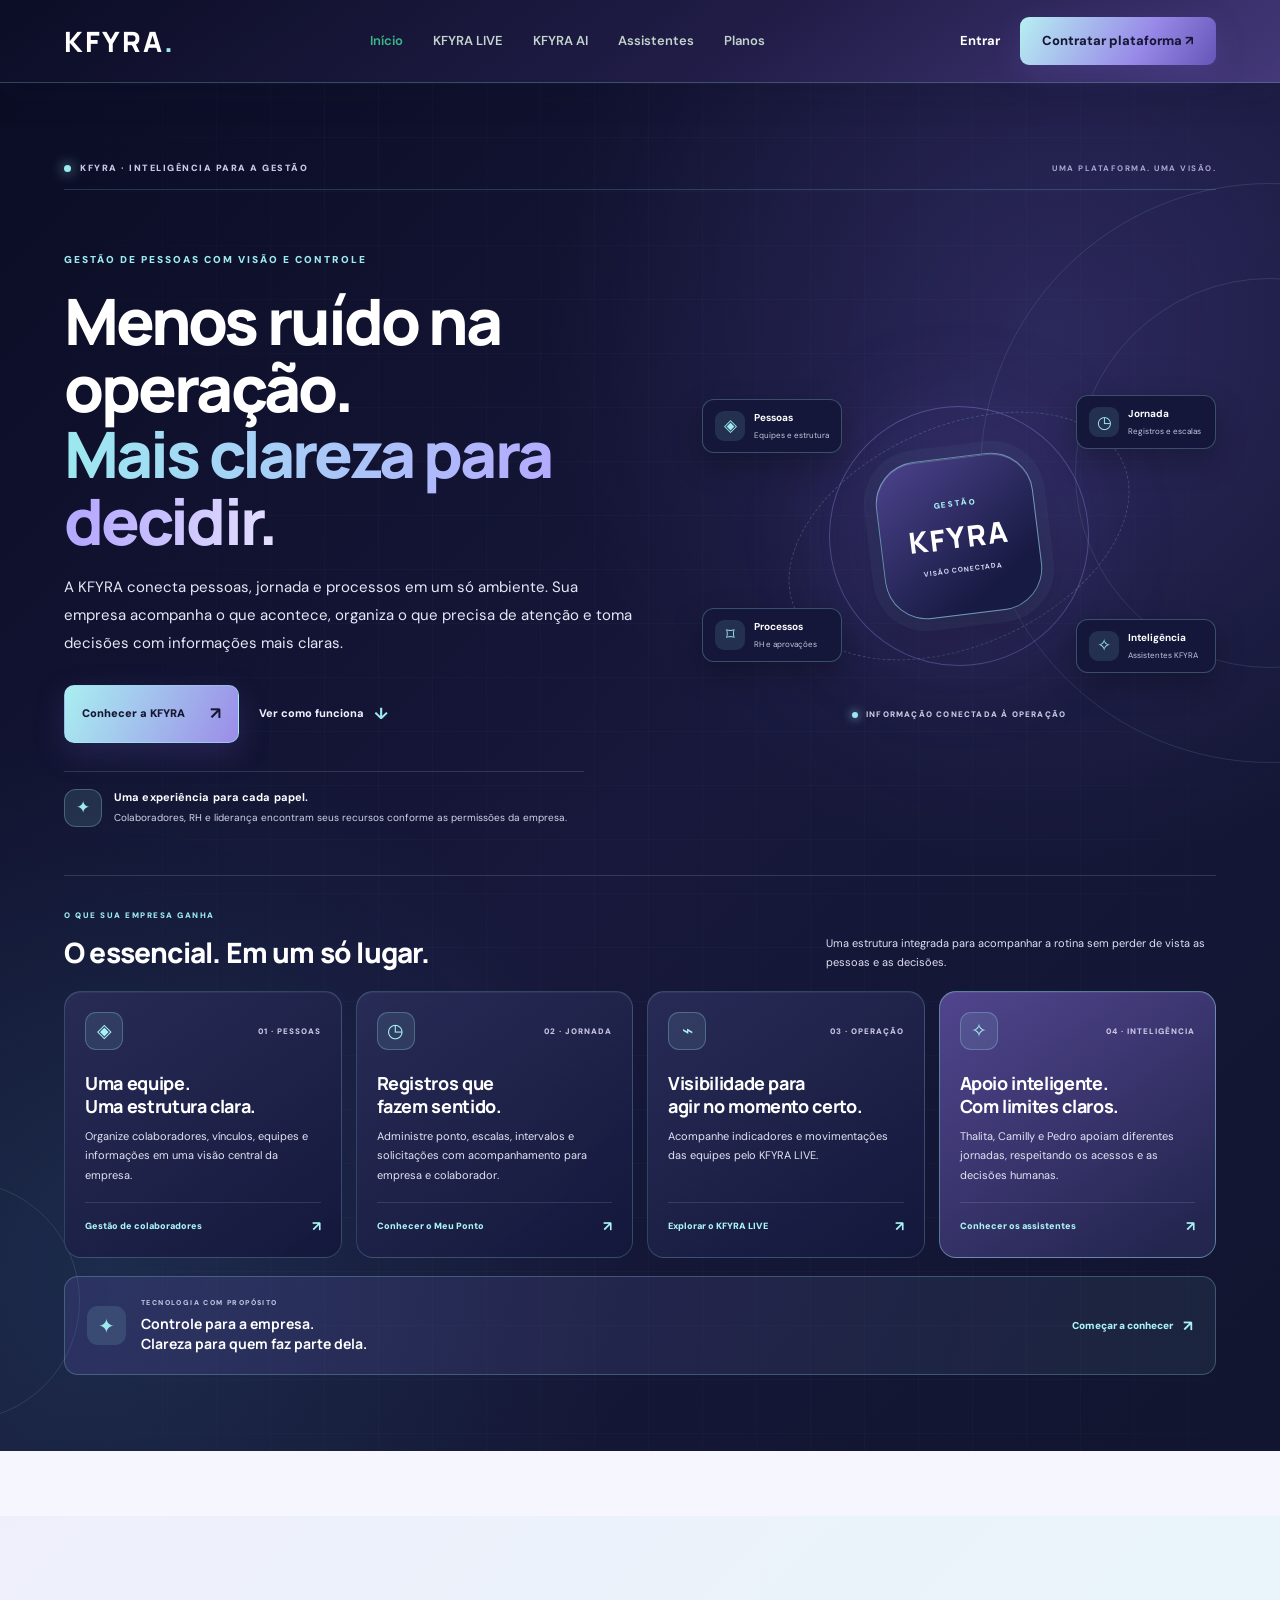
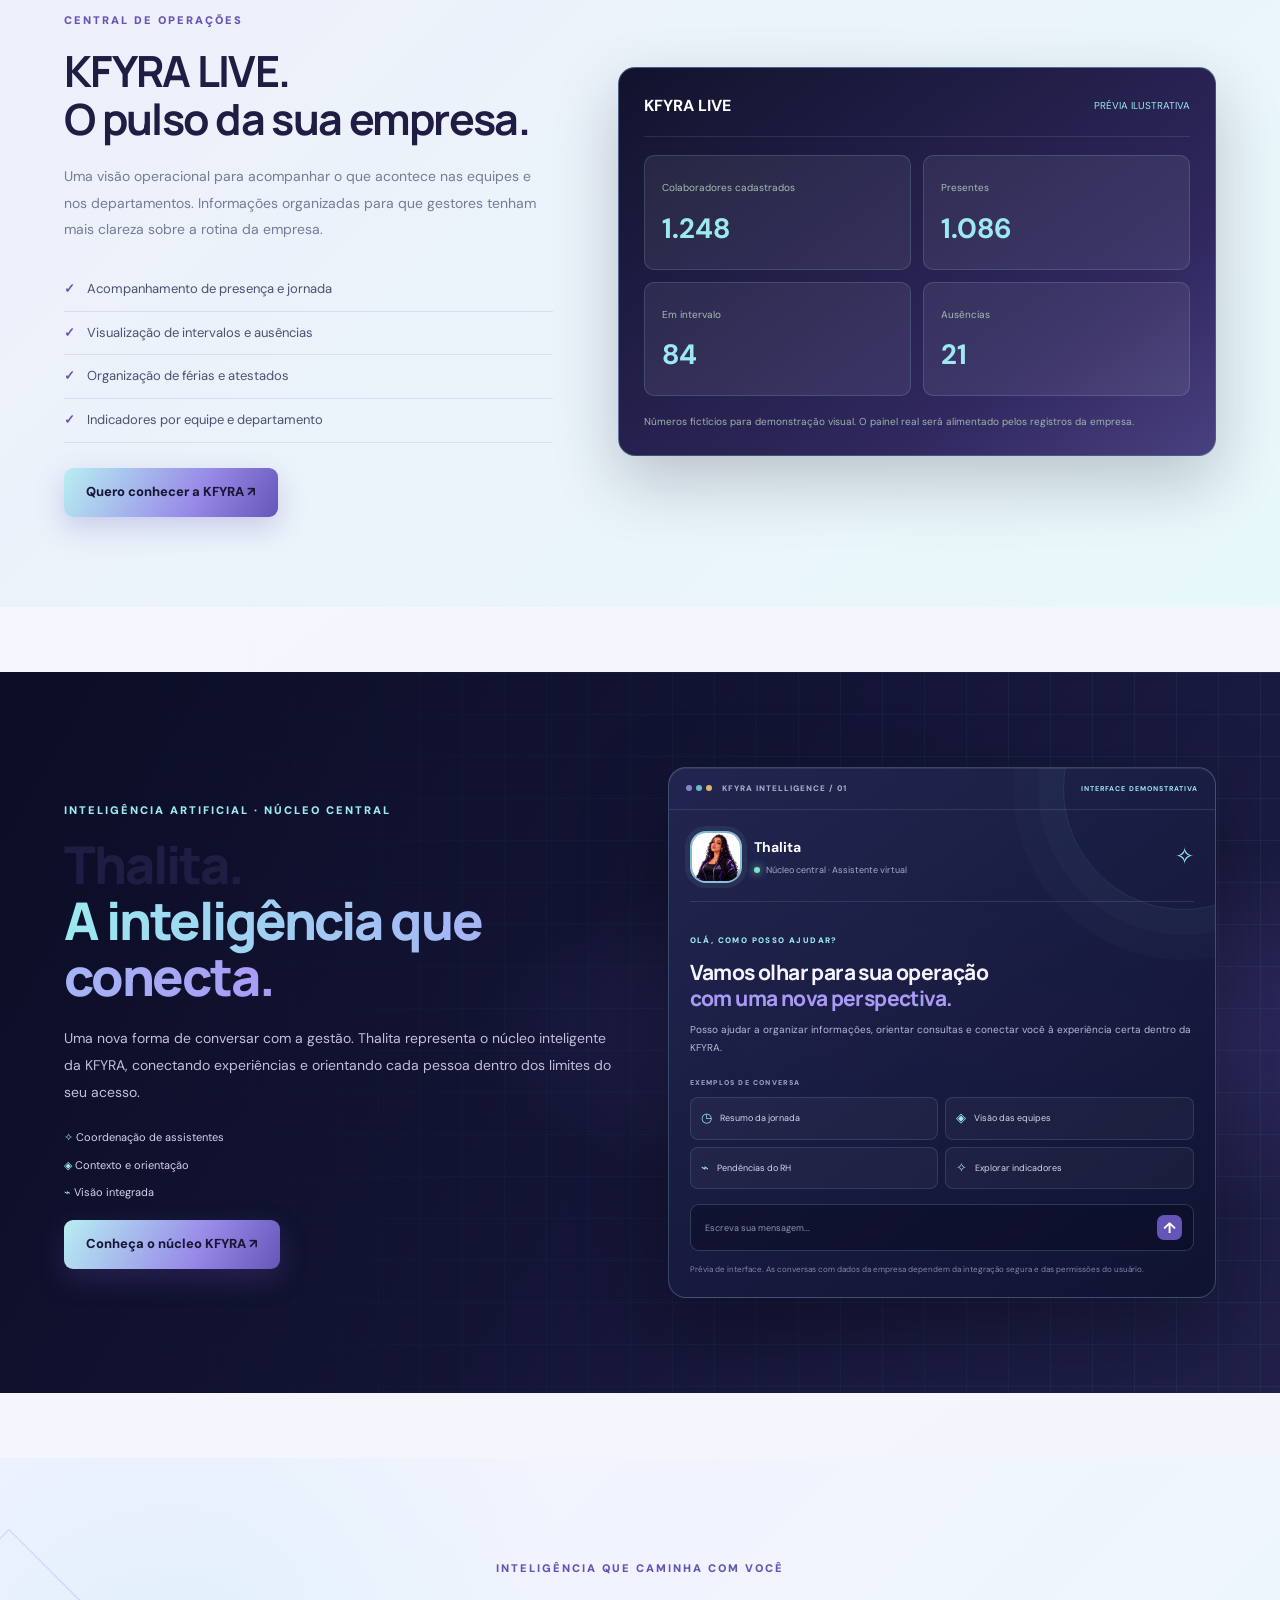
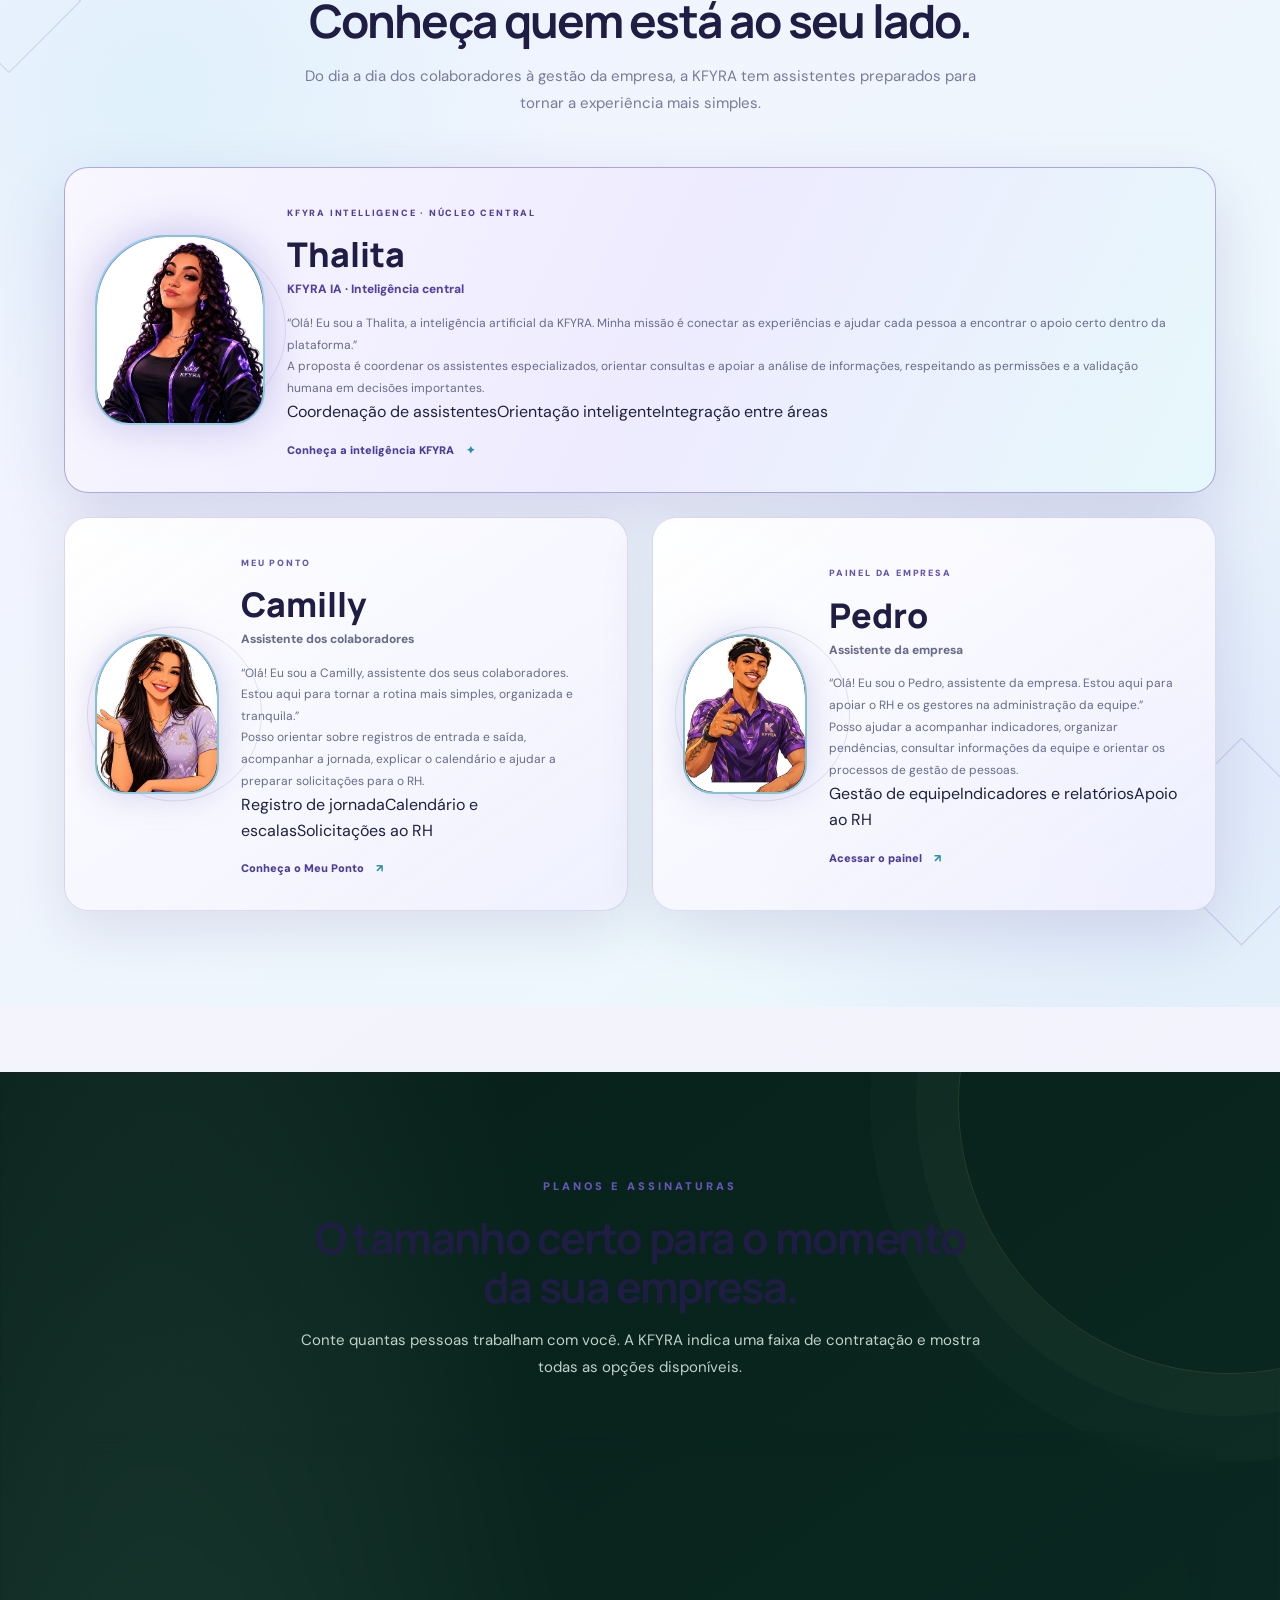
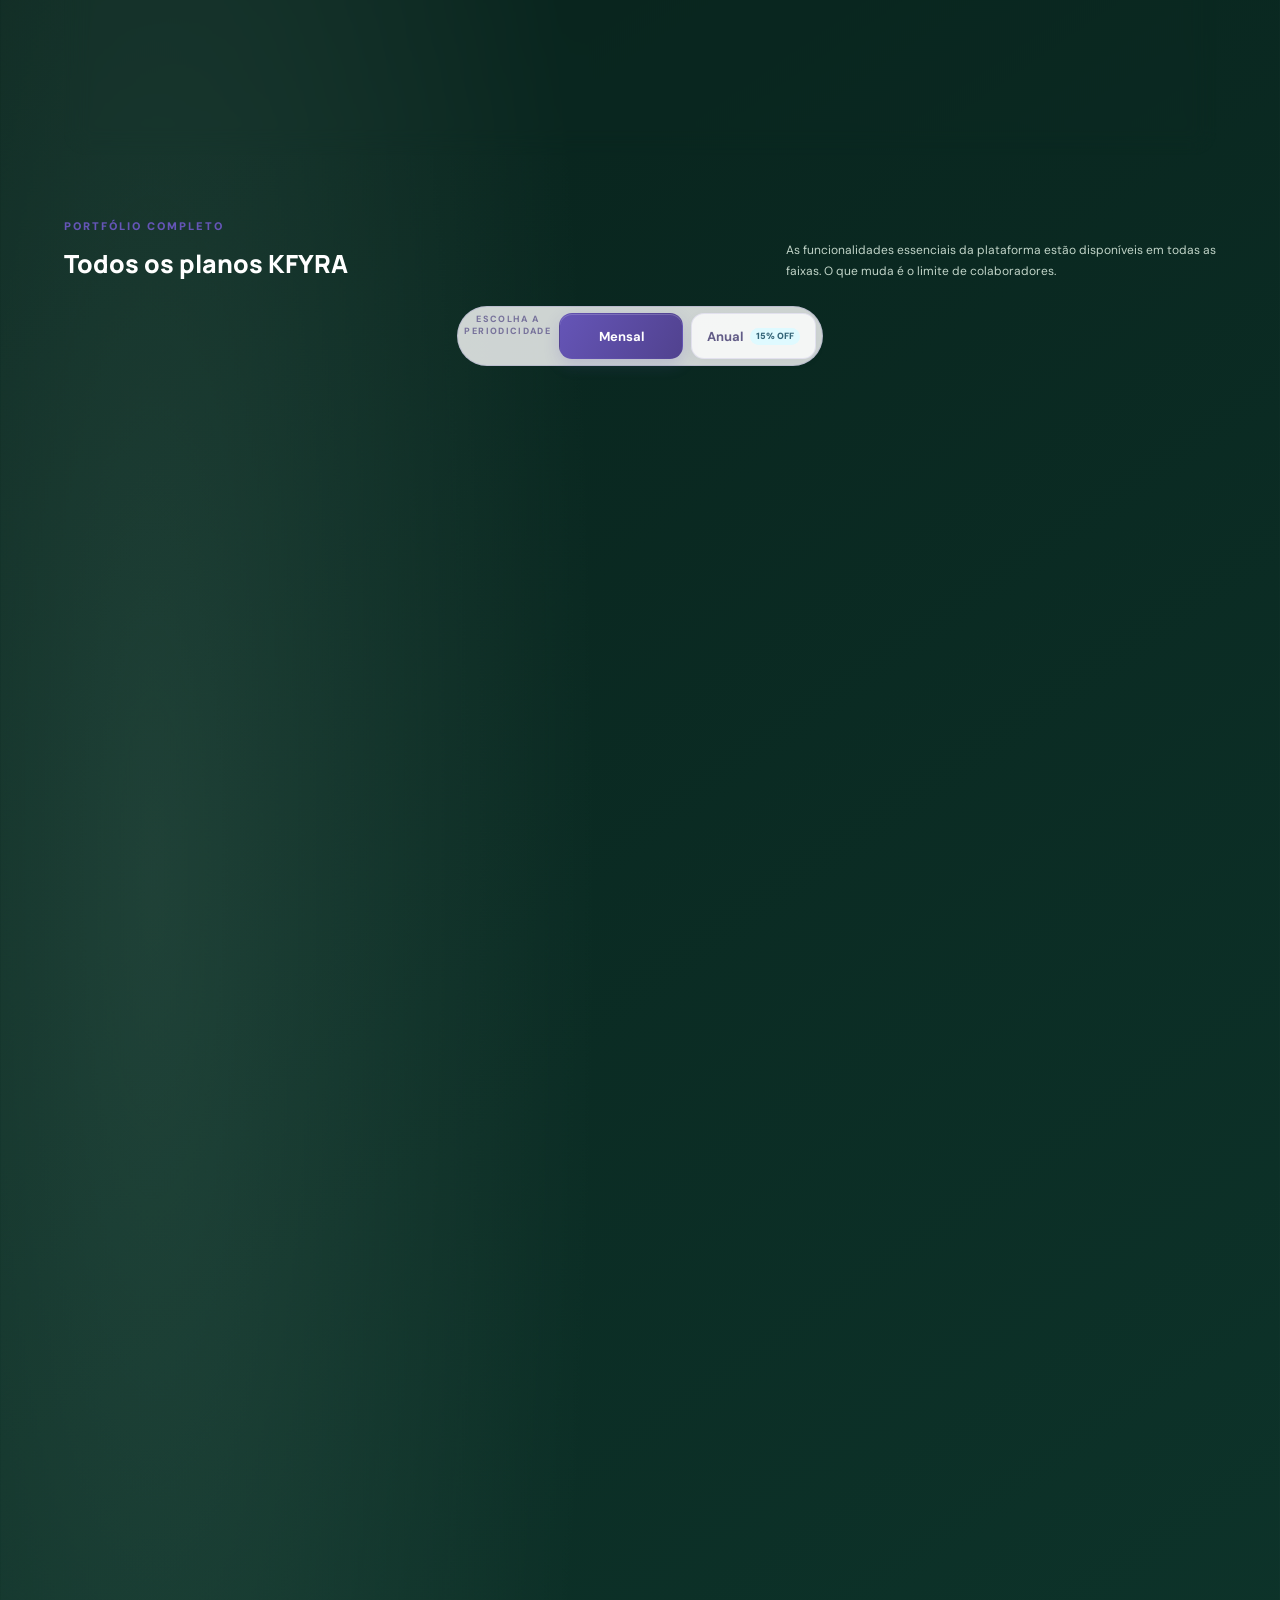
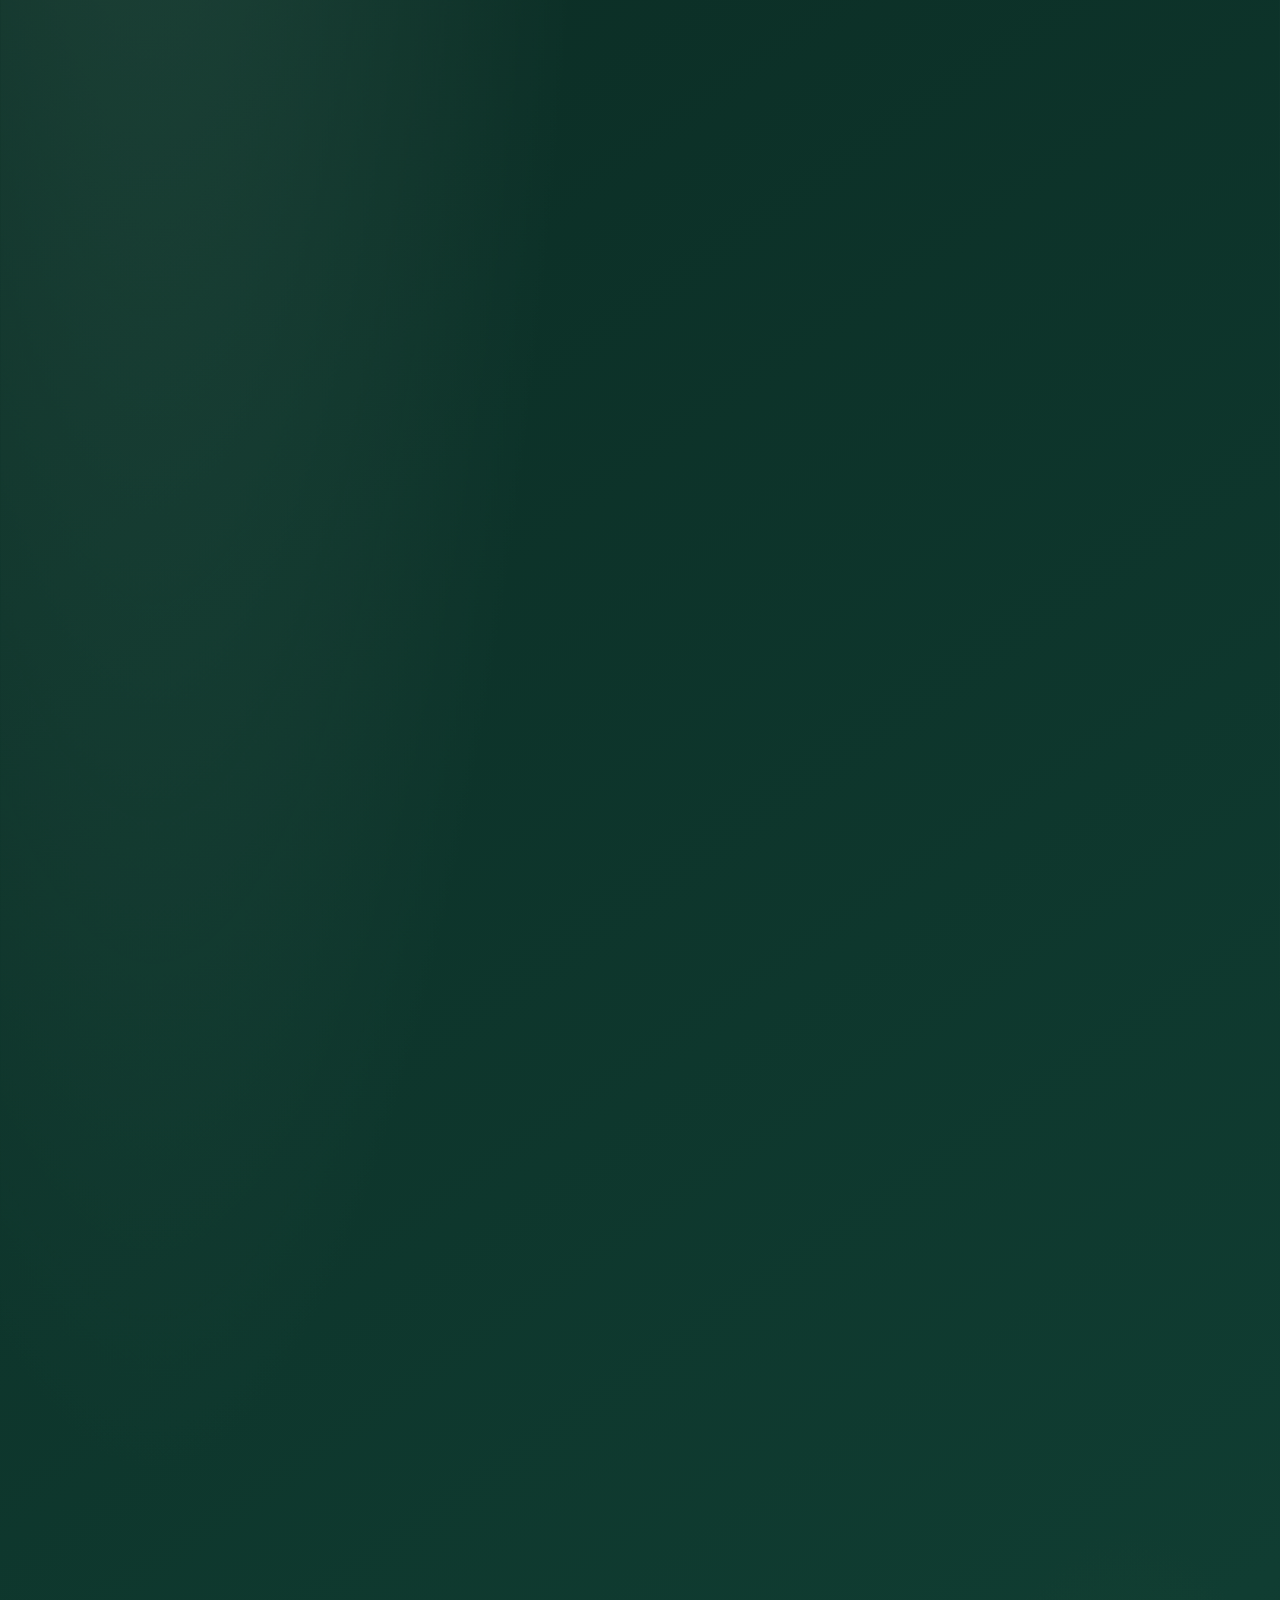
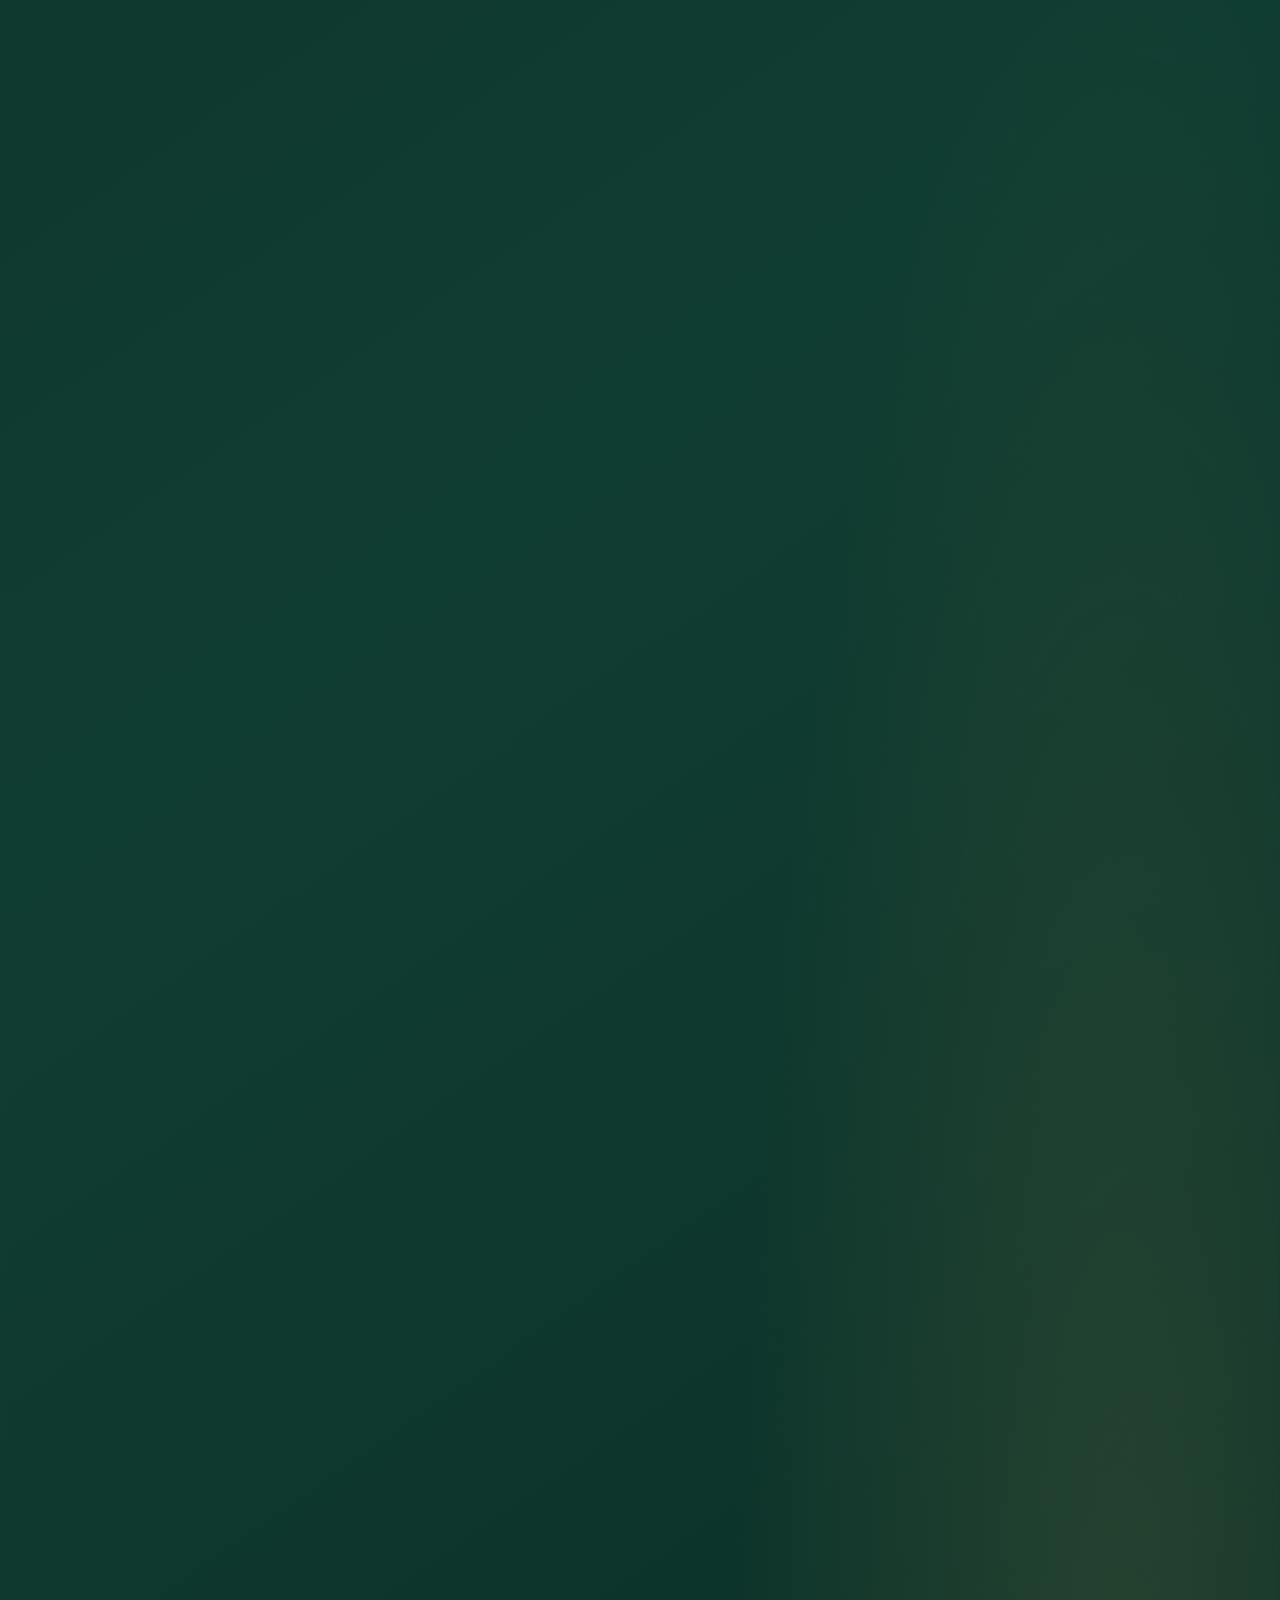
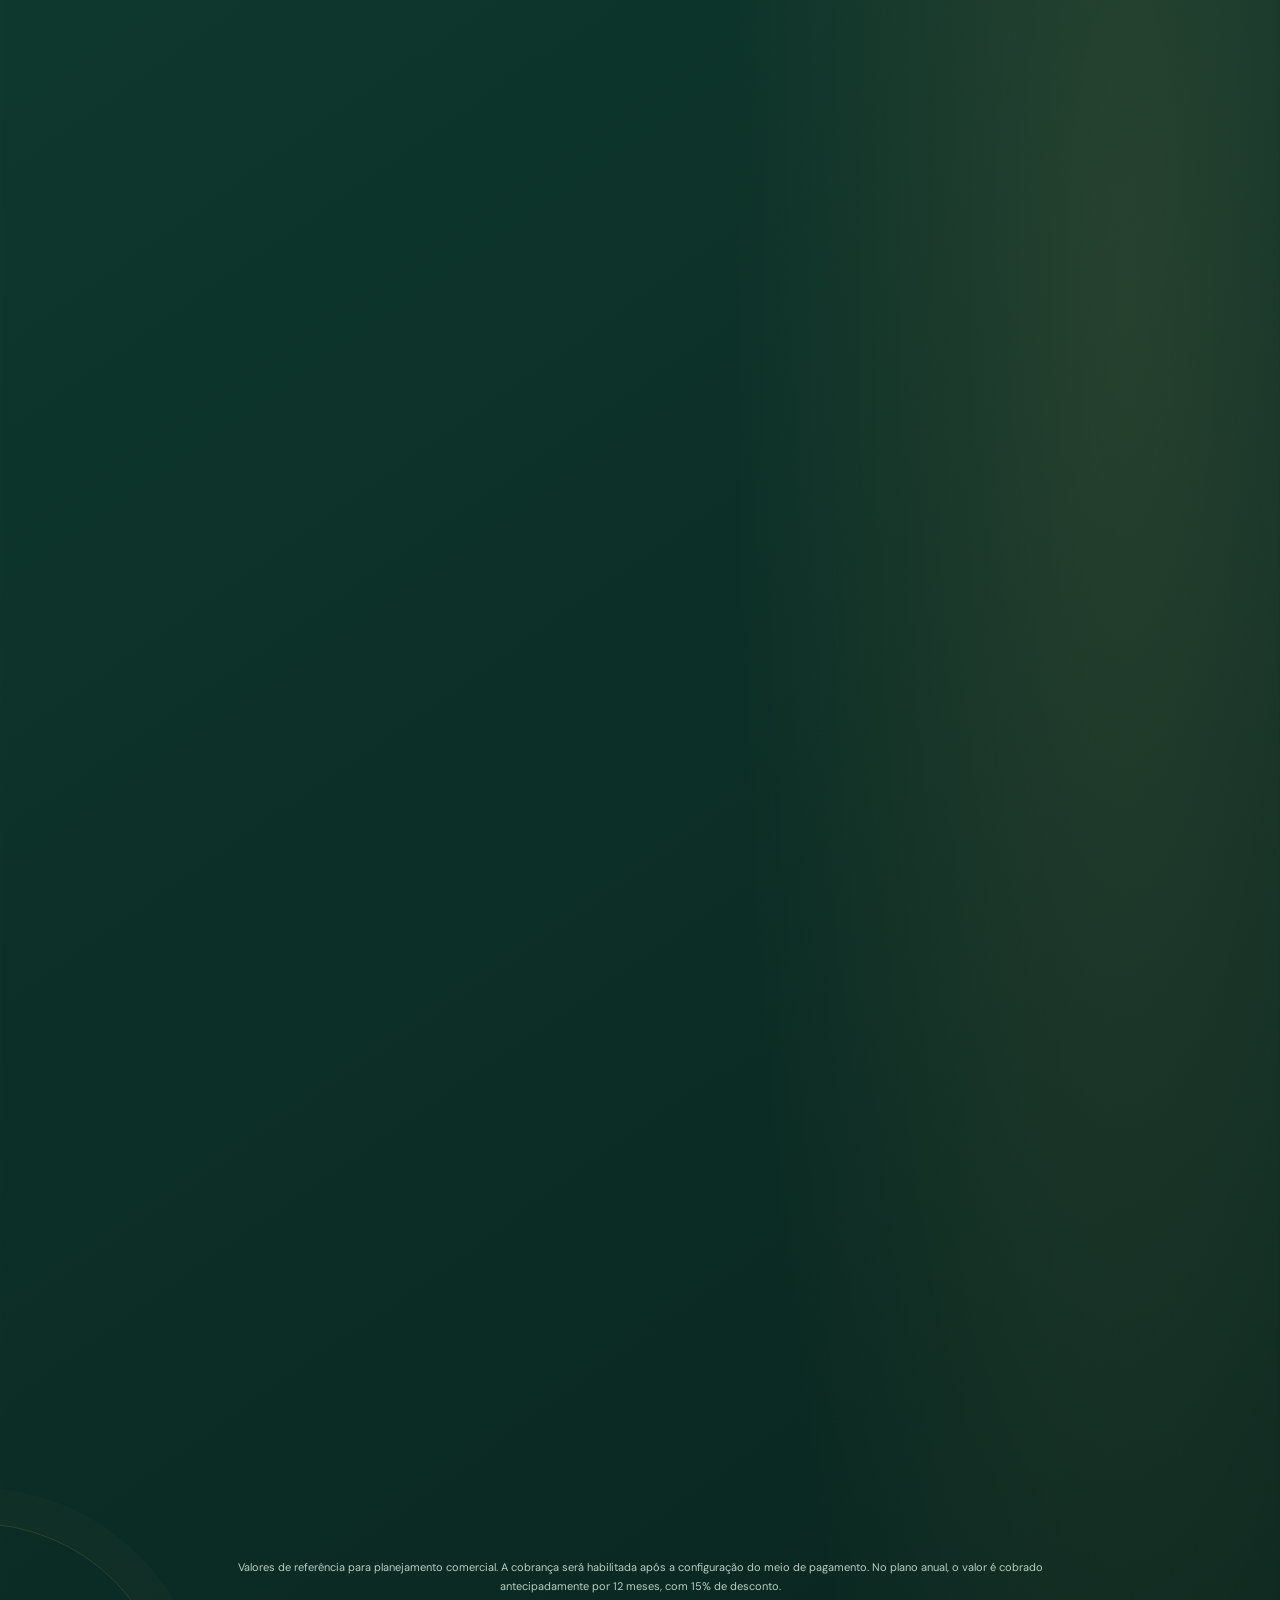
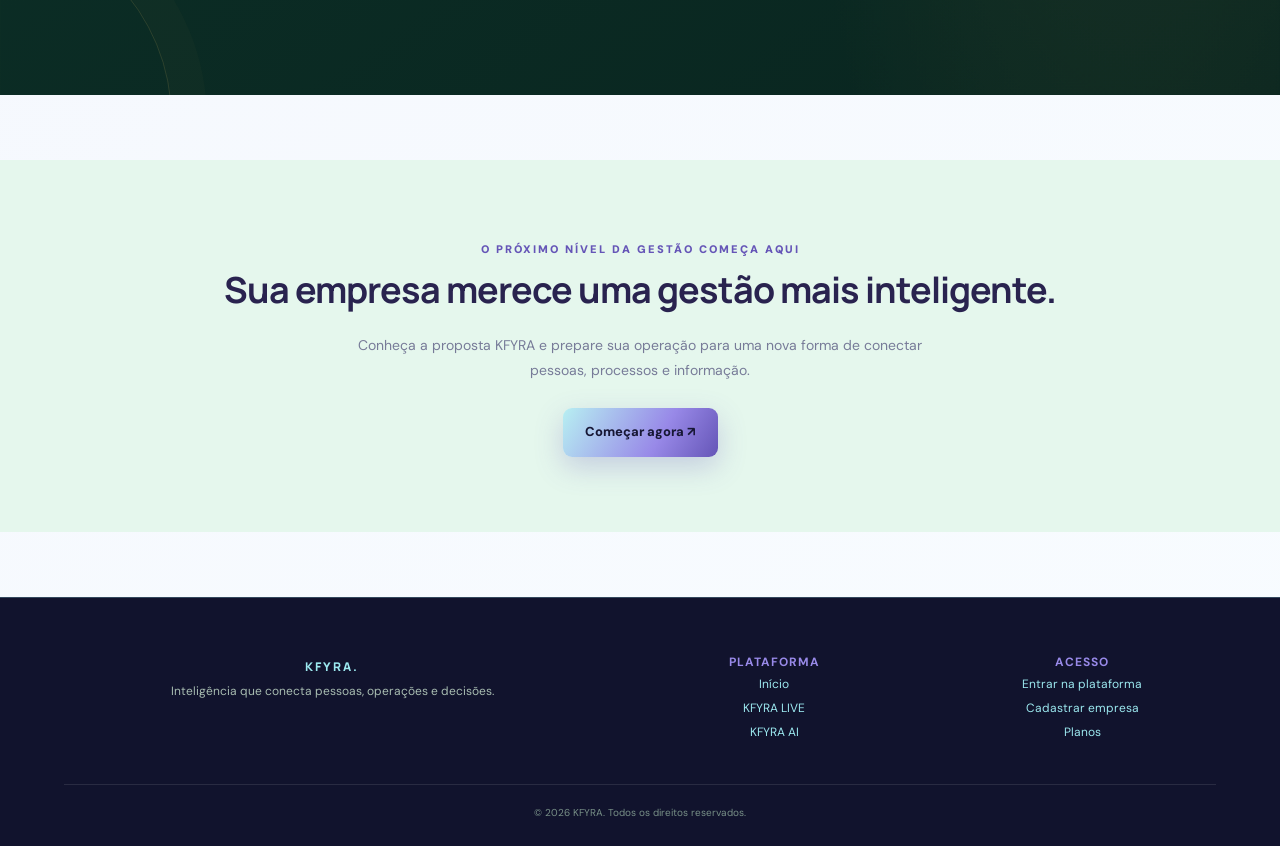
==== commit e519715d: "Refina a página inicial com posicionamento estratégico KFYRA" ====
--- a/index.html
+++ b/index.html
@@ -439,6 +439,38 @@
 @media(prefers-reduced-motion:reduce){.solutions-visual-orbit{animation:none!important}.solutions-new-card,.solutions-new-primary{transition:none!important}}
 </style>
 
+<style id="fiona-strategy-home">
+/* Início KFYRA — posicionamento claro, autoridade visual e conversão sem ruído */
+.kfyra-solutions{padding:78px 0 76px!important}
+.solutions-new-top{padding-bottom:14px;border-bottom:1px solid rgba(156,233,240,.18)}
+.solutions-new-copy h2{max-width:690px;font-size:clamp(39px,5vw,64px);line-height:1.04;letter-spacing:-2.9px}
+.solutions-new-copy>p{max-width:570px;font-size:15px;line-height:1.85;color:#e6e7f7}
+.solutions-new-proof{max-width:520px;margin-top:28px;padding-top:17px}
+.solutions-new-proof>span{flex:0 0 38px;width:38px;height:38px;border-radius:12px;background:rgba(156,233,240,.12);font-size:17px}
+.solutions-new-proof strong{font-size:11px;letter-spacing:.1px}
+.solutions-new-proof small{font-size:10px;line-height:1.6;color:#d2d3e9}
+.solutions-new-visual{min-height:370px}
+.solutions-new-heading{margin-top:0;padding-top:24px}
+.solutions-new-heading h3{font-size:28px;letter-spacing:-.8px}
+.solutions-new-heading>p{font-size:11px;color:#e0e0f2}
+.solutions-new-grid{gap:14px}
+.solutions-new-card{min-height:238px;padding:20px;border-radius:17px;background:linear-gradient(145deg,rgba(42,45,88,.92),rgba(20,24,59,.98));border-color:rgba(156,233,240,.2)}
+.solutions-new-card h4{font-size:18px;line-height:1.25}
+.solutions-new-card p{font-size:11px;line-height:1.75;color:#e3e4f4}
+.solutions-new-card>a{font-size:9px}
+.solutions-new-card-featured{background:linear-gradient(145deg,#51458e,#242650 90%);border-color:rgba(156,233,240,.42)}
+.solutions-new-bottom{margin-top:18px;padding:20px 22px}
+.solutions-new-bottom strong{font-size:14px}
+.solutions-new-bottom>a{font-size:10px}
+@media(max-width:720px){
+ .kfyra-solutions{padding:55px 0 58px!important}
+ .solutions-new-copy h2{font-size:clamp(36px,9vw,46px);letter-spacing:-1.9px}
+ .solutions-new-copy>p{font-size:13px;line-height:1.8}
+ .solutions-new-visual{min-height:305px}
+ .solutions-new-heading h3{font-size:23px}
+ .solutions-new-card{min-height:0}
+}
+</style>
 </head>
 <body>
 <header class="header">
@@ -461,61 +493,37 @@
 <section class="section kfyra-solutions" id="inicio">
  <div class="solutions-backdrop" aria-hidden="true"><span></span><span></span><span></span></div>
  <div class="container">
-  <div class="solutions-new-top"><span><i></i> PLATAFORMA INTEGRADA DE GESTÃO</span><b>INÍCIO / ECOSSISTEMA KFYRA</b></div>
+  <div class="solutions-new-top"><span><i></i> KFYRA · INTELIGÊNCIA PARA A GESTÃO</span><b>UMA PLATAFORMA. UMA VISÃO.</b></div>
   <div class="solutions-new-hero">
    <div class="solutions-new-copy">
-    <span class="solutions-new-kicker">BEM-VINDO À KFYRA · GESTÃO EM UM SÓ LUGAR</span>
-    <h2>Sua empresa conectada.<br><em>Pessoas, gestão e inteligência.</em></h2>
-    <p>A KFYRA reúne gestão de pessoas, controle de jornada e inteligência em uma única experiência. Tudo organizado para que colaboradores, RH e liderança trabalhem com mais clareza e conexão.</p>
+    <span class="solutions-new-kicker">GESTÃO DE PESSOAS COM VISÃO E CONTROLE</span>
+    <h2>Menos ruído na operação.<br><em>Mais clareza para decidir.</em></h2>
+    <p>A KFYRA conecta pessoas, jornada e processos em um só ambiente. Sua empresa acompanha o que acontece, organiza o que precisa de atenção e toma decisões com informações mais claras.</p>
     <div class="solutions-new-actions">
-     <a href="cadastro.html" class="solutions-new-primary">Quero conhecer a KFYRA <b>↗</b></a>
-     <a href="#live" class="solutions-new-secondary">Explorar a plataforma <span>↓</span></a>
+     <a href="cadastro.html" class="solutions-new-primary">Conhecer a KFYRA <b>↗</b></a>
+     <a href="#live" class="solutions-new-secondary">Ver como funciona <span>↓</span></a>
     </div>
-    <div class="solutions-new-proof"><span>✦</span><p><strong>Uma plataforma para toda a empresa.</strong><small>Cada pessoa acessa o que precisa, de acordo com sua função.</small></p></div>
+    <div class="solutions-new-proof"><span>✦</span><p><strong>Uma experiência para cada papel.</strong><small>Colaboradores, RH e liderança encontram seus recursos conforme as permissões da empresa.</small></p></div>
    </div>
-   <div class="solutions-new-visual" aria-label="Representação dos módulos conectados da KFYRA">
+   <div class="solutions-new-visual" aria-label="Arquitetura integrada da plataforma KFYRA">
     <div class="solutions-visual-glow"></div>
     <div class="solutions-visual-orbit orbit-outer"></div><div class="solutions-visual-orbit orbit-inner"></div>
-    <div class="solutions-visual-core"><small>ECOSSISTEMA</small><strong>KFYRA</strong><span>INTELIGÊNCIA CONECTADA</span></div>
-    <div class="solutions-module module-people"><i>◈</i><span><b>Pessoas</b><small>Equipes e perfis</small></span></div>
-    <div class="solutions-module module-time"><i>◷</i><span><b>Jornada</b><small>Ponto e escalas</small></span></div>
-    <div class="solutions-module module-rh"><i>⌑</i><span><b>RH</b><small>Fluxos e documentos</small></span></div>
+    <div class="solutions-visual-core"><small>GESTÃO</small><strong>KFYRA</strong><span>VISÃO CONECTADA</span></div>
+    <div class="solutions-module module-people"><i>◈</i><span><b>Pessoas</b><small>Equipes e estrutura</small></span></div>
+    <div class="solutions-module module-time"><i>◷</i><span><b>Jornada</b><small>Registros e escalas</small></span></div>
+    <div class="solutions-module module-rh"><i>⌑</i><span><b>Processos</b><small>RH e aprovações</small></span></div>
     <div class="solutions-module module-ai"><i>✧</i><span><b>Inteligência</b><small>Assistentes KFYRA</small></span></div>
-    <div class="solutions-visual-caption"><span></span> ÁREAS QUE TRABALHAM EM CONJUNTO</div>
+    <div class="solutions-visual-caption"><span></span> INFORMAÇÃO CONECTADA À OPERAÇÃO</div>
    </div>
   </div>
-  <div class="solutions-new-heading"><div><span>CONHEÇA A PLATAFORMA</span><h3>Tudo conectado. Cada área no seu ritmo.</h3></div><p>Conheça os principais pilares que ajudam sua empresa a organizar a rotina e acompanhar a operação.</p></div>
+  <div class="solutions-new-heading"><div><span>O QUE SUA EMPRESA GANHA</span><h3>O essencial. Em um só lugar.</h3></div><p>Uma estrutura integrada para acompanhar a rotina sem perder de vista as pessoas e as decisões.</p></div>
   <div class="solutions-new-grid">
-   <article class="solutions-new-card">
-    <div class="solutions-card-top"><span class="solutions-card-icon">◈</span><small>01 · PESSOAS</small></div>
-    <h4>Uma equipe.<br>Uma visão organizada.</h4>
-    <p>Centralize colaboradores, vínculos, equipes e informações importantes em um ambiente pensado para a gestão de pessoas.</p>
-    <a href="login.html">Gestão de colaboradores <b>↗</b></a>
-   </article>
-   <article class="solutions-new-card">
-    <div class="solutions-card-top"><span class="solutions-card-icon">◷</span><small>02 · JORNADA</small></div>
-    <h4>Rotinas claras.<br>Registros acompanhados.</h4>
-    <p>Organize marcações, escalas, intervalos e solicitações com uma experiência dedicada para empresa e colaborador.</p>
-    <a href="ponto.html">Conhecer o Meu Ponto <b>↗</b></a>
-   </article>
-   <article class="solutions-new-card">
-    <div class="solutions-card-top"><span class="solutions-card-icon">⌁</span><small>03 · OPERAÇÃO</small></div>
-    <h4>Mais contexto<br>para acompanhar.</h4>
-    <p>Tenha uma visão operacional das equipes e acompanhe informações relevantes no KFYRA LIVE, dentro do seu próprio ambiente.</p>
-    <a href="#live">Explorar o KFYRA LIVE <b>↗</b></a>
-   </article>
-   <article class="solutions-new-card solutions-new-card-featured">
-    <div class="solutions-card-top"><span class="solutions-card-icon">✧</span><small>04 · INTELIGÊNCIA</small></div>
-    <h4>Tecnologia que<br>ajuda a pensar.</h4>
-    <p>Conheça Thalita, Camilly e Pedro: assistentes com experiências especializadas para apoiar cada jornada dentro da plataforma.</p>
-    <a href="#assistentes">Conhecer os assistentes <b>↗</b></a>
-   </article>
-  </div>
-  <div class="solutions-new-bottom">
-   <div class="solutions-bottom-symbol">✦</div>
-   <div><small>A DIFERENÇA ESTÁ NA CONEXÃO</small><strong>Não são ferramentas isoladas.<br>É a gestão trabalhando em conjunto.</strong></div>
-   <a href="cadastro.html">Dê o próximo passo <b>↗</b></a>
-  </div>
+   <article class="solutions-new-card"><div class="solutions-card-top"><span class="solutions-card-icon">◈</span><small>01 · PESSOAS</small></div><h4>Uma equipe.<br>Uma estrutura clara.</h4><p>Organize colaboradores, vínculos, equipes e informações em uma visão central da empresa.</p><a href="login.html">Gestão de colaboradores <b>↗</b></a></article>
+   <article class="solutions-new-card"><div class="solutions-card-top"><span class="solutions-card-icon">◷</span><small>02 · JORNADA</small></div><h4>Registros que<br>fazem sentido.</h4><p>Administre ponto, escalas, intervalos e solicitações com acompanhamento para empresa e colaborador.</p><a href="ponto.html">Conhecer o Meu Ponto <b>↗</b></a></article>
+   <article class="solutions-new-card"><div class="solutions-card-top"><span class="solutions-card-icon">⌁</span><small>03 · OPERAÇÃO</small></div><h4>Visibilidade para<br>agir no momento certo.</h4><p>Acompanhe indicadores e movimentações das equipes pelo KFYRA LIVE.</p><a href="#live">Explorar o KFYRA LIVE <b>↗</b></a></article>
+   <article class="solutions-new-card solutions-new-card-featured"><div class="solutions-card-top"><span class="solutions-card-icon">✧</span><small>04 · INTELIGÊNCIA</small></div><h4>Apoio inteligente.<br>Com limites claros.</h4><p>Thalita, Camilly e Pedro apoiam diferentes jornadas, respeitando os acessos e as decisões humanas.</p><a href="#assistentes">Conhecer os assistentes <b>↗</b></a></article>
+  </div>
+  <div class="solutions-new-bottom"><div class="solutions-bottom-symbol">✦</div><div><small>TECNOLOGIA COM PROPÓSITO</small><strong>Controle para a empresa.<br>Clareza para quem faz parte dela.</strong></div><a href="cadastro.html">Começar a conhecer <b>↗</b></a></div>
  </div>
 </section>
 <section class="live-section" id="live">
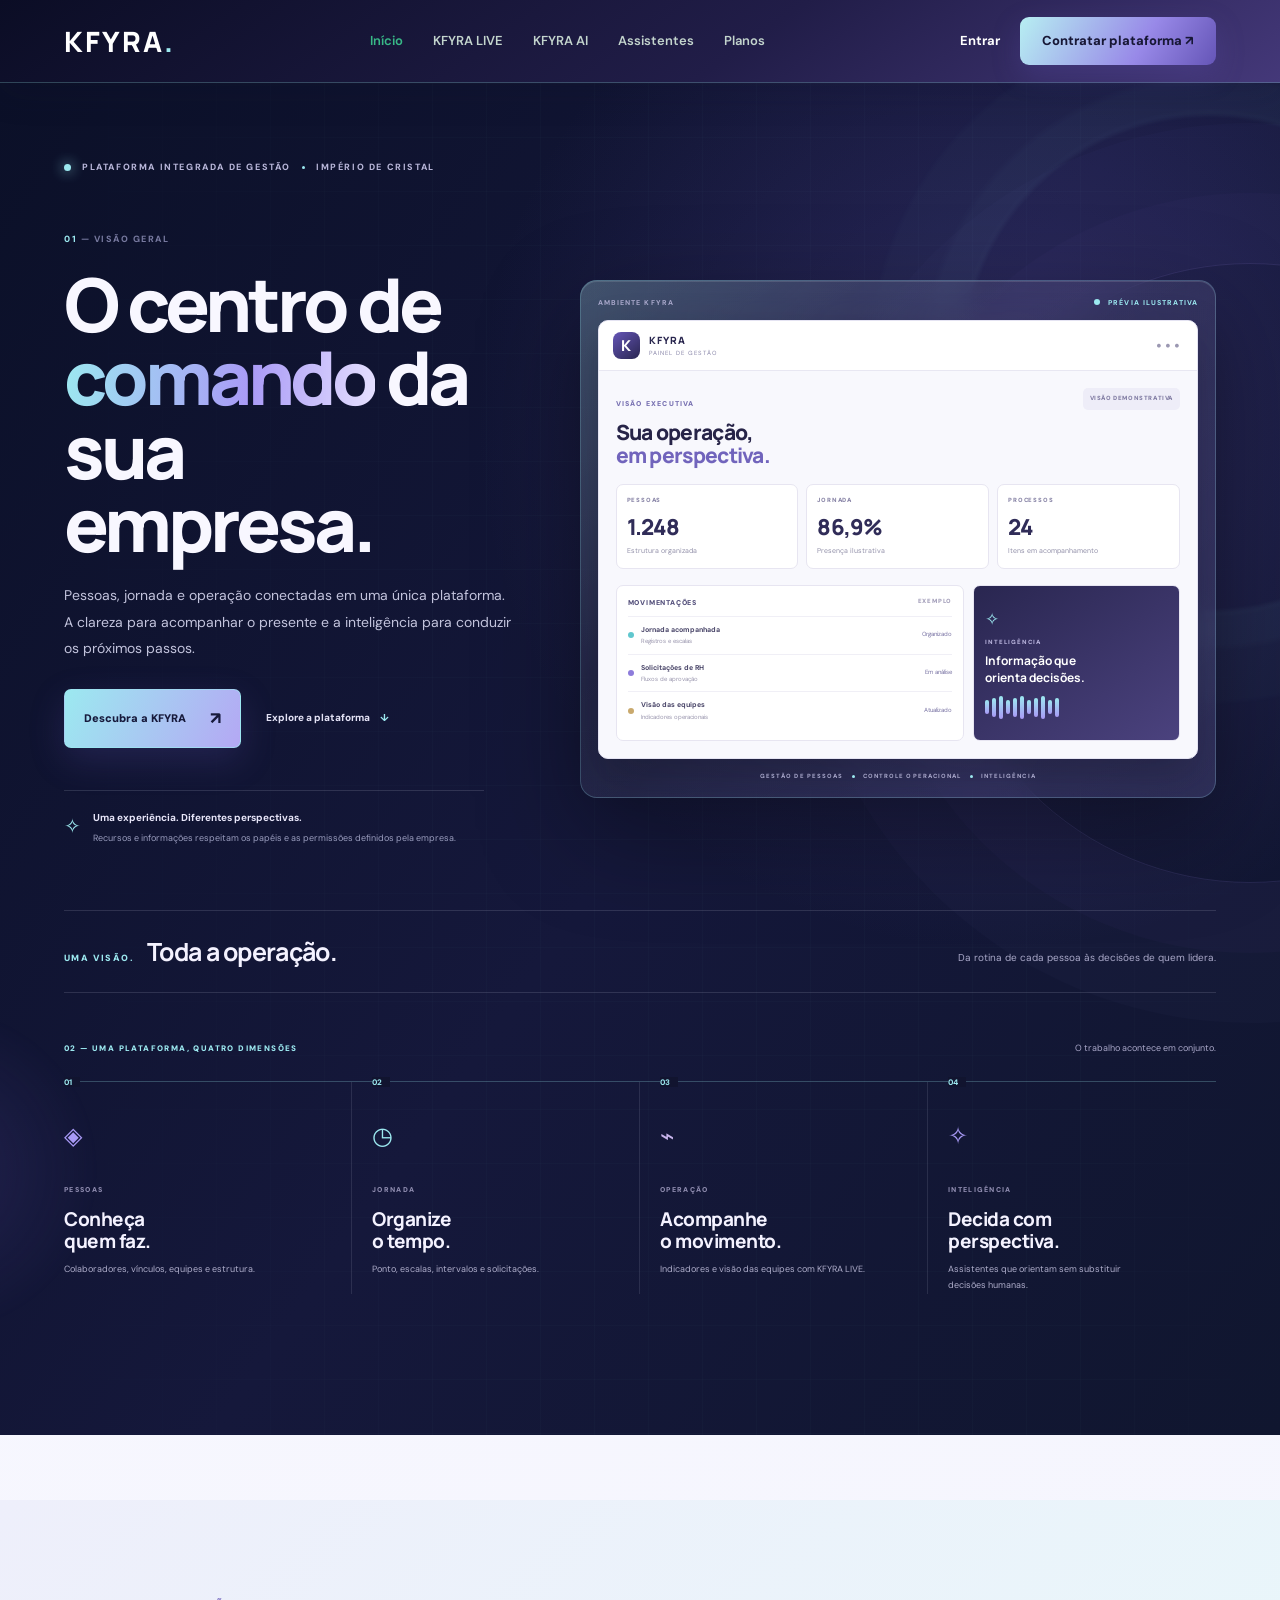
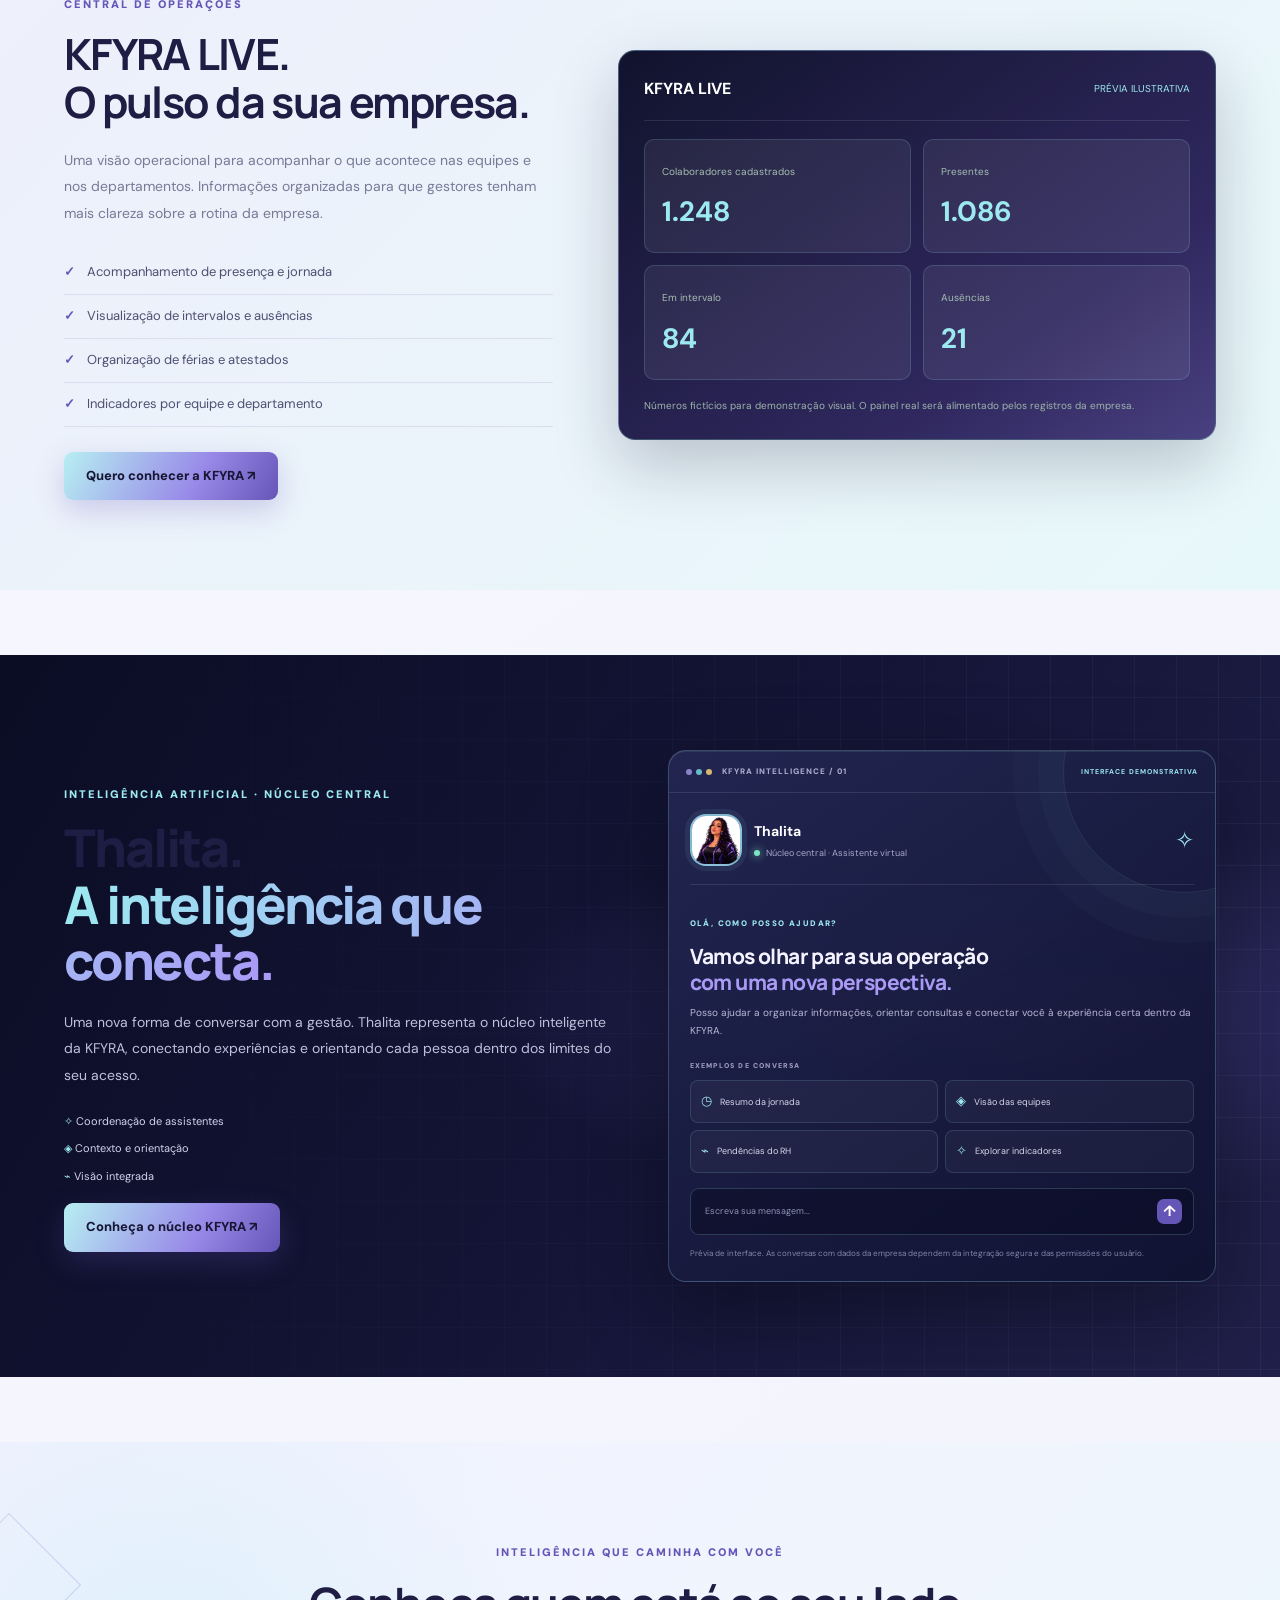
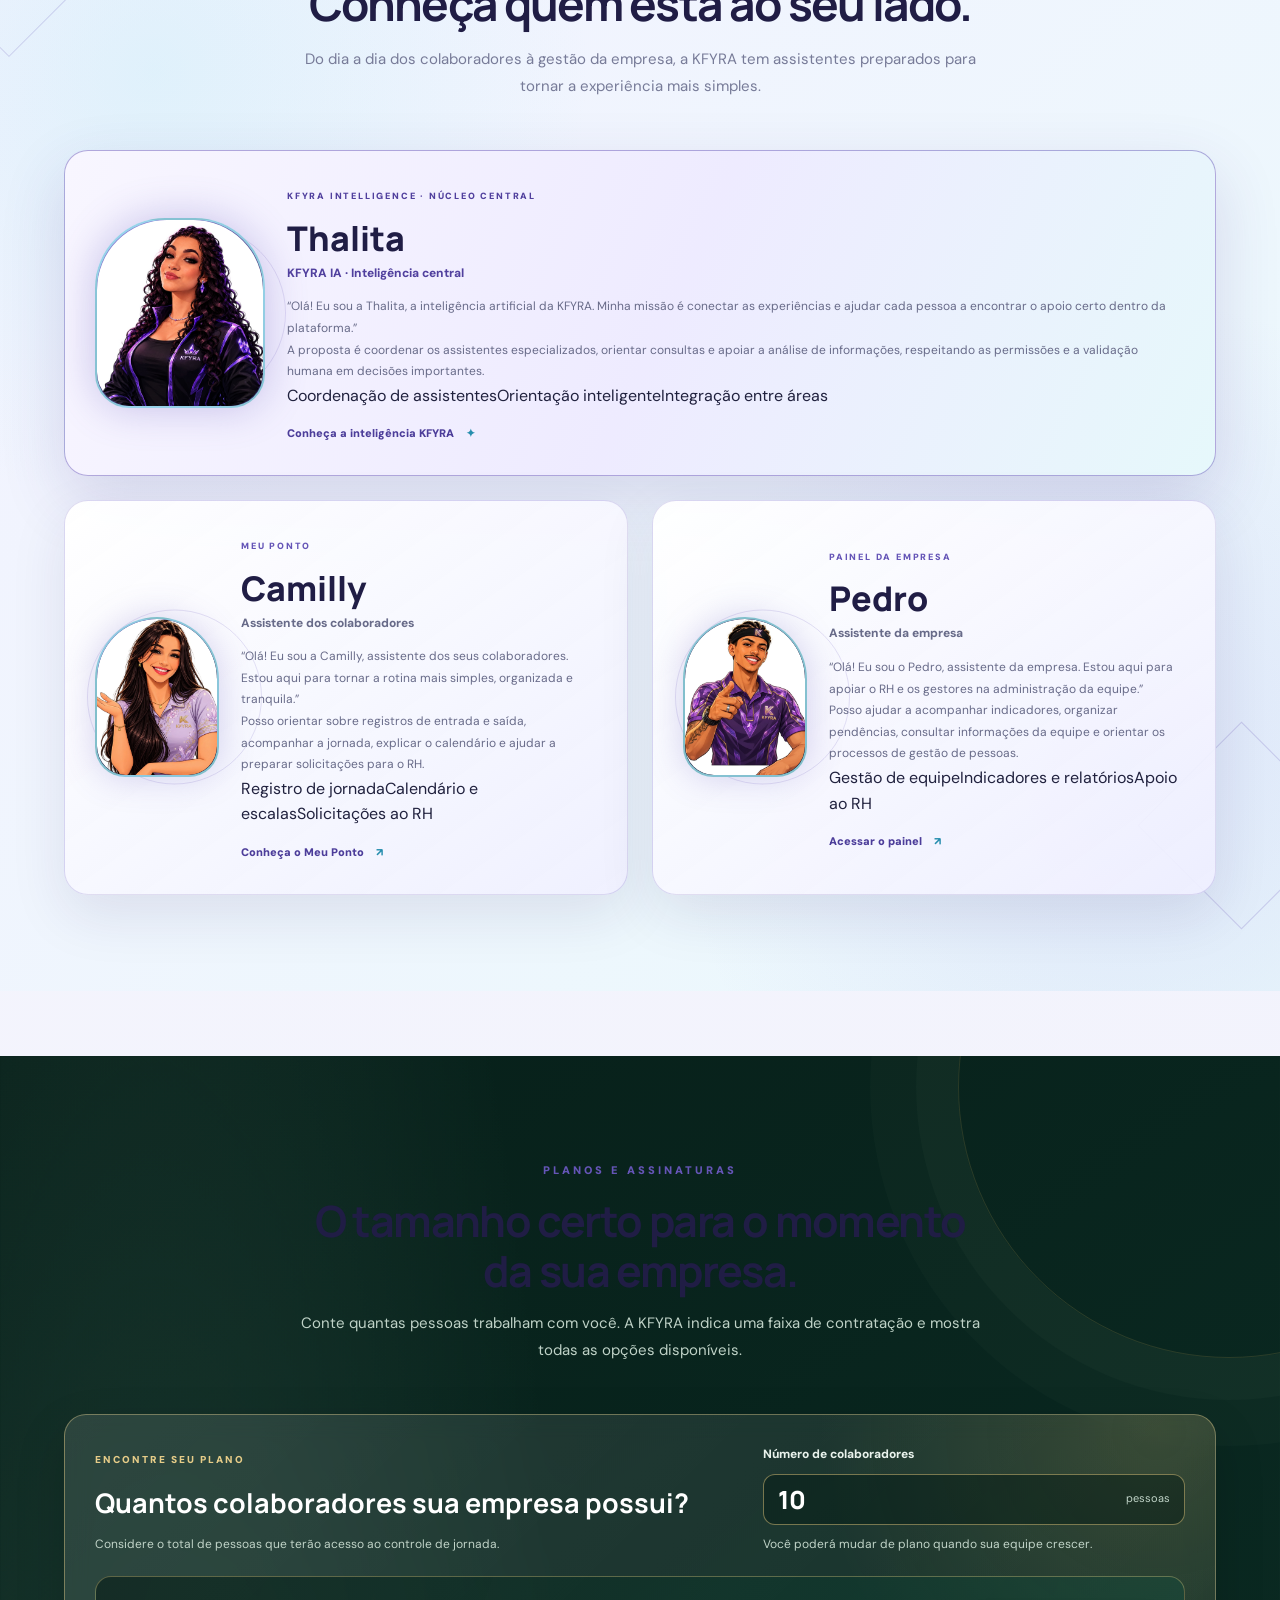
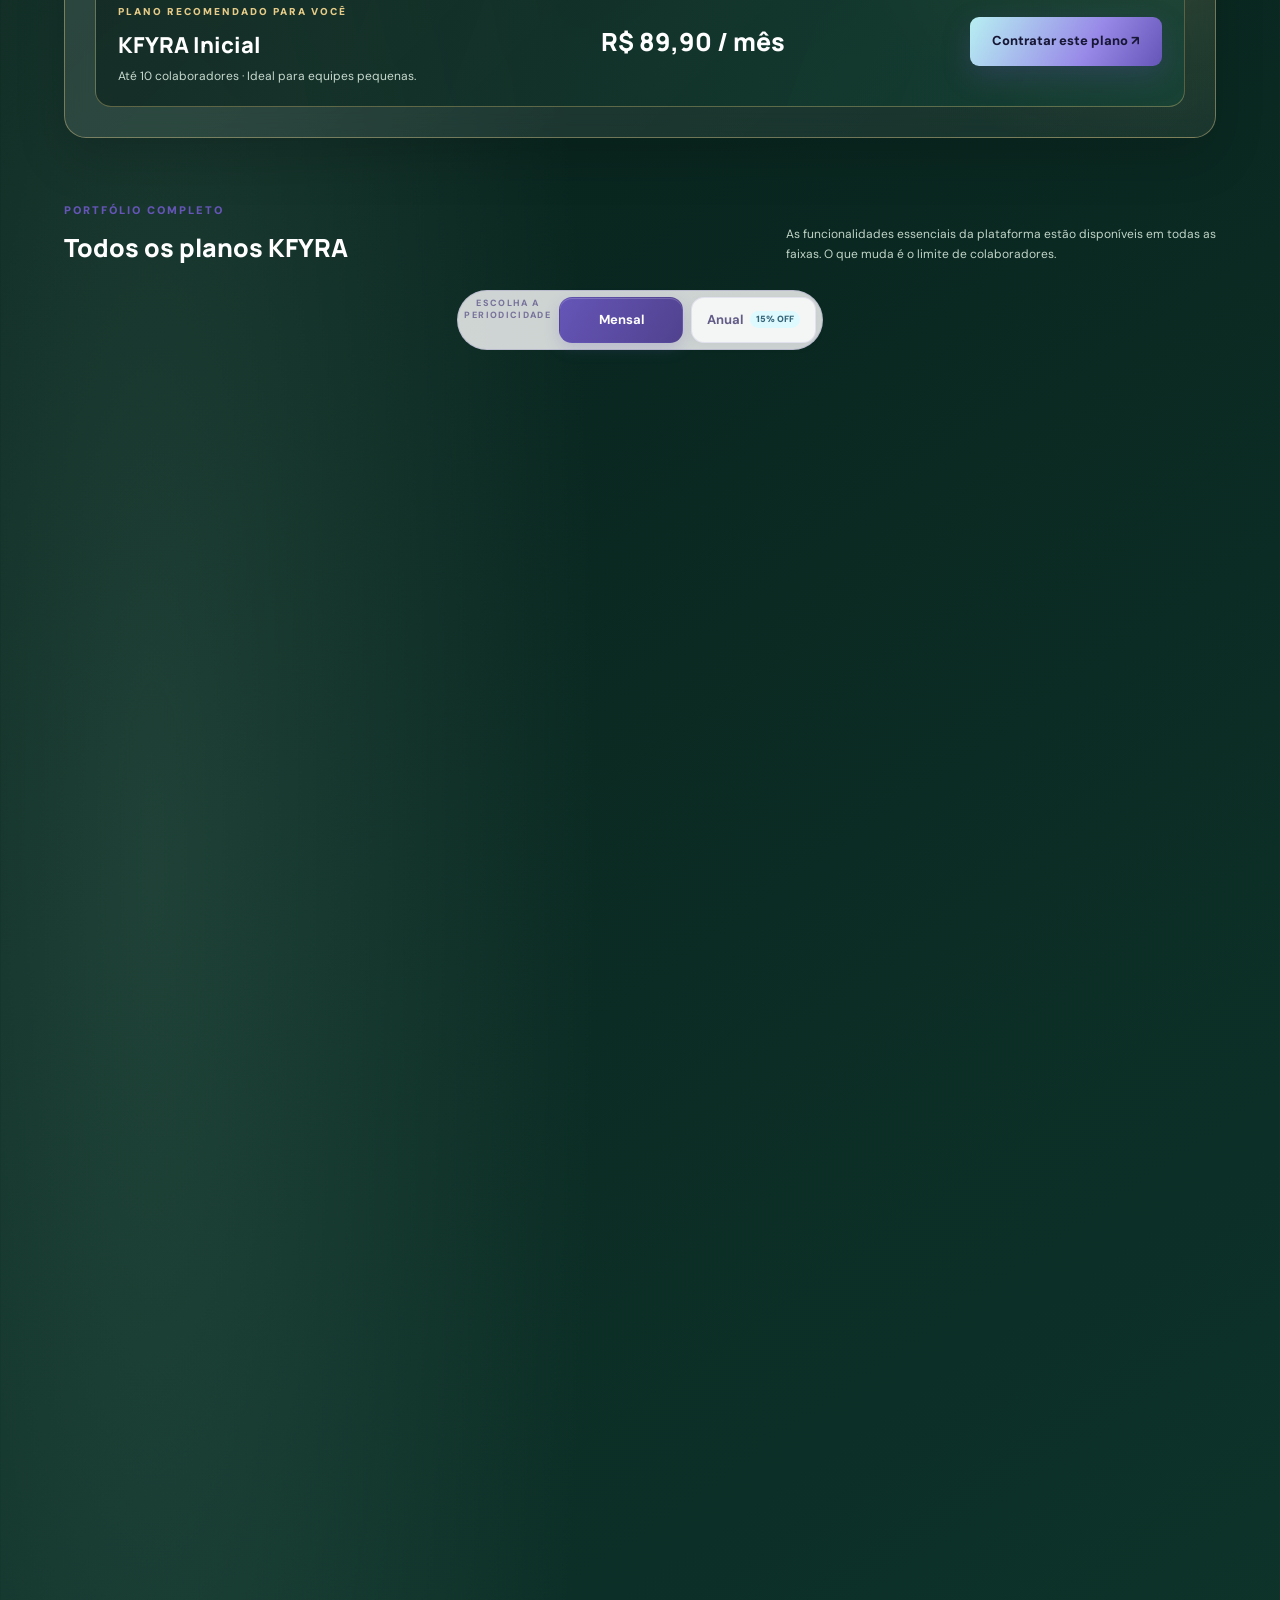
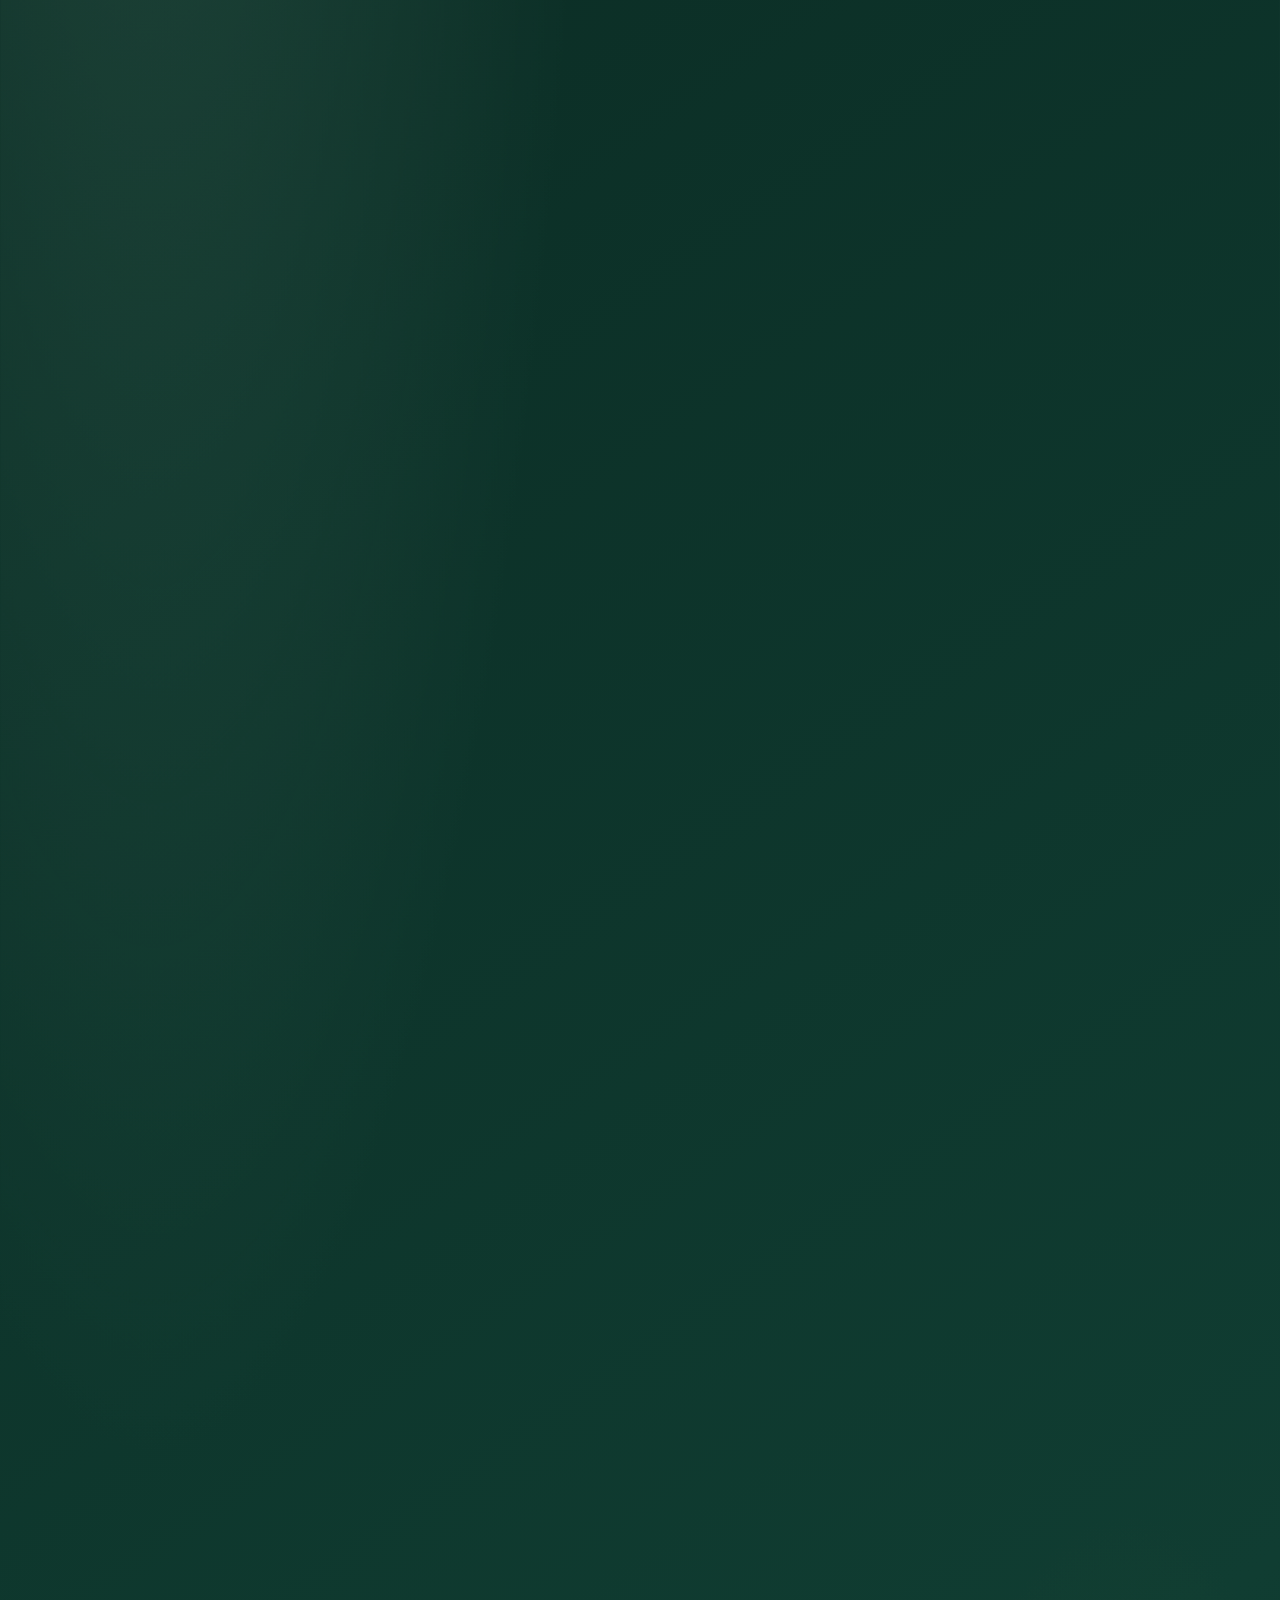
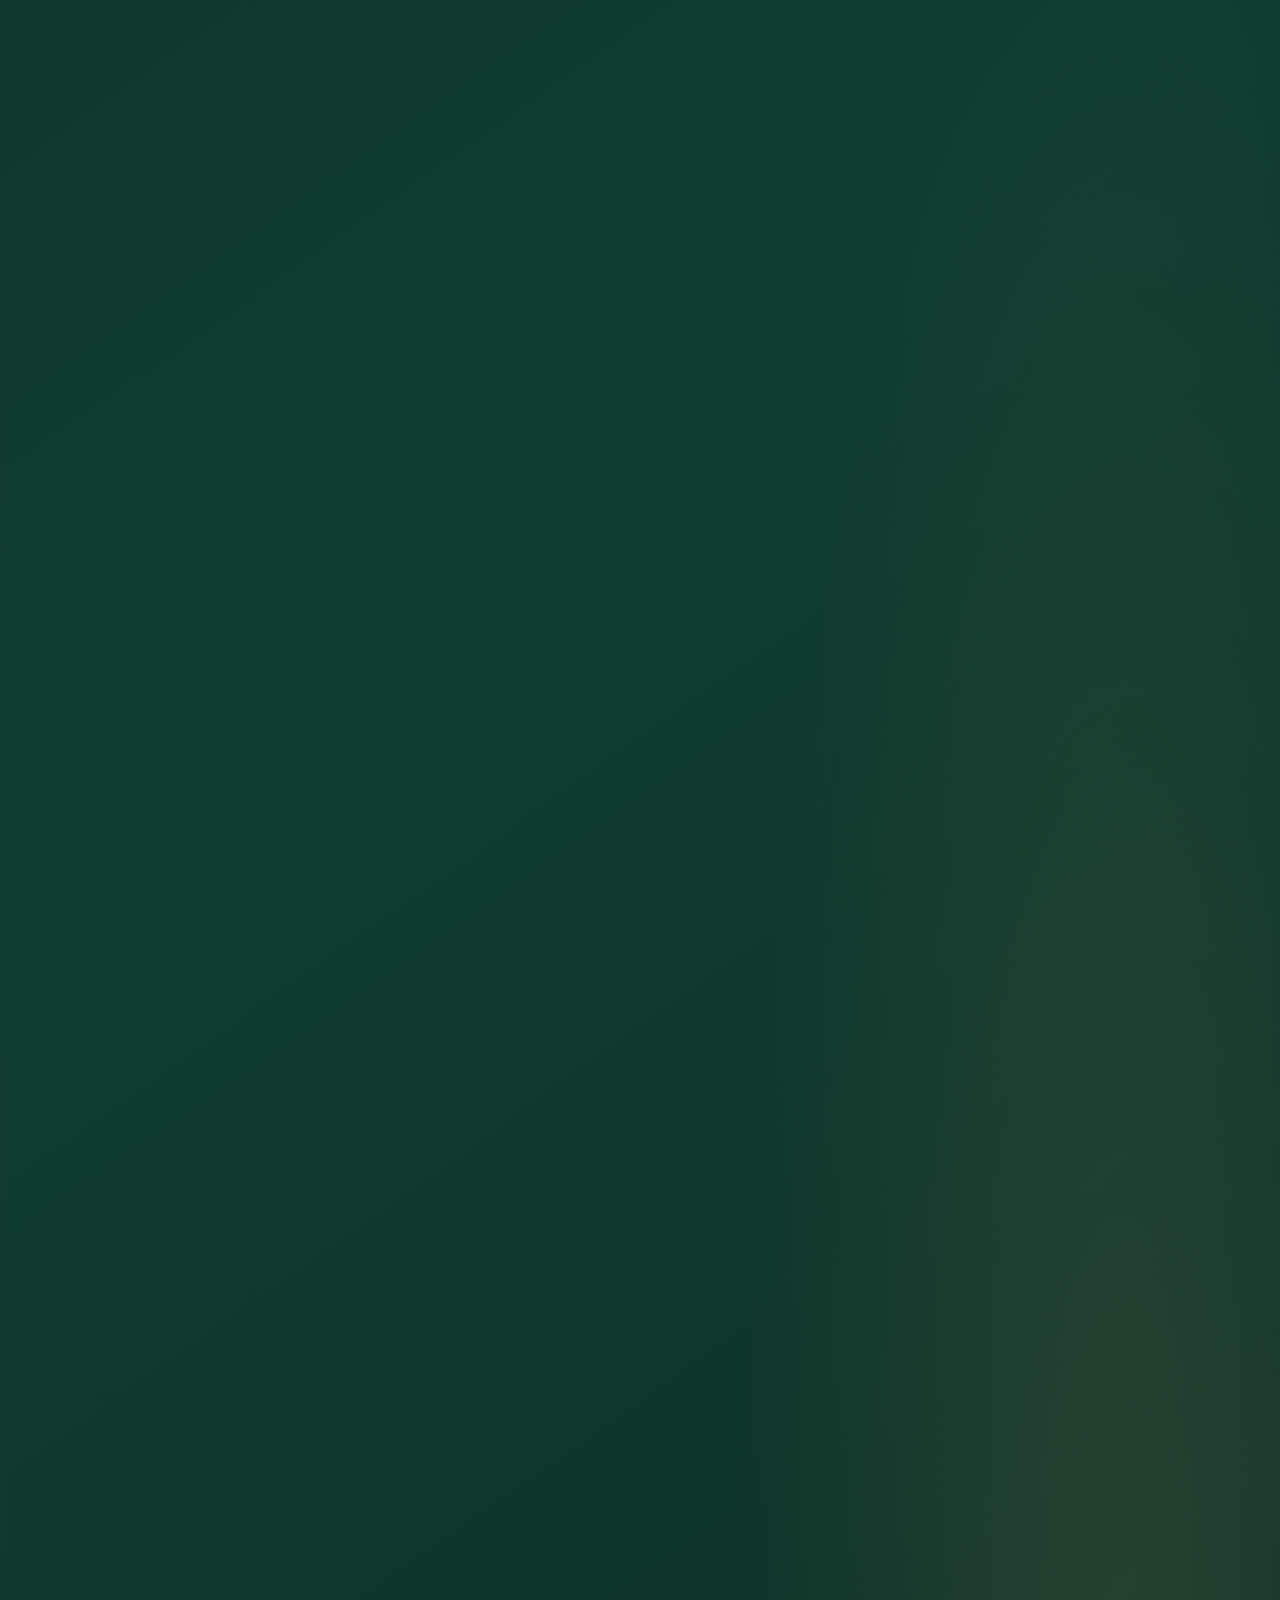
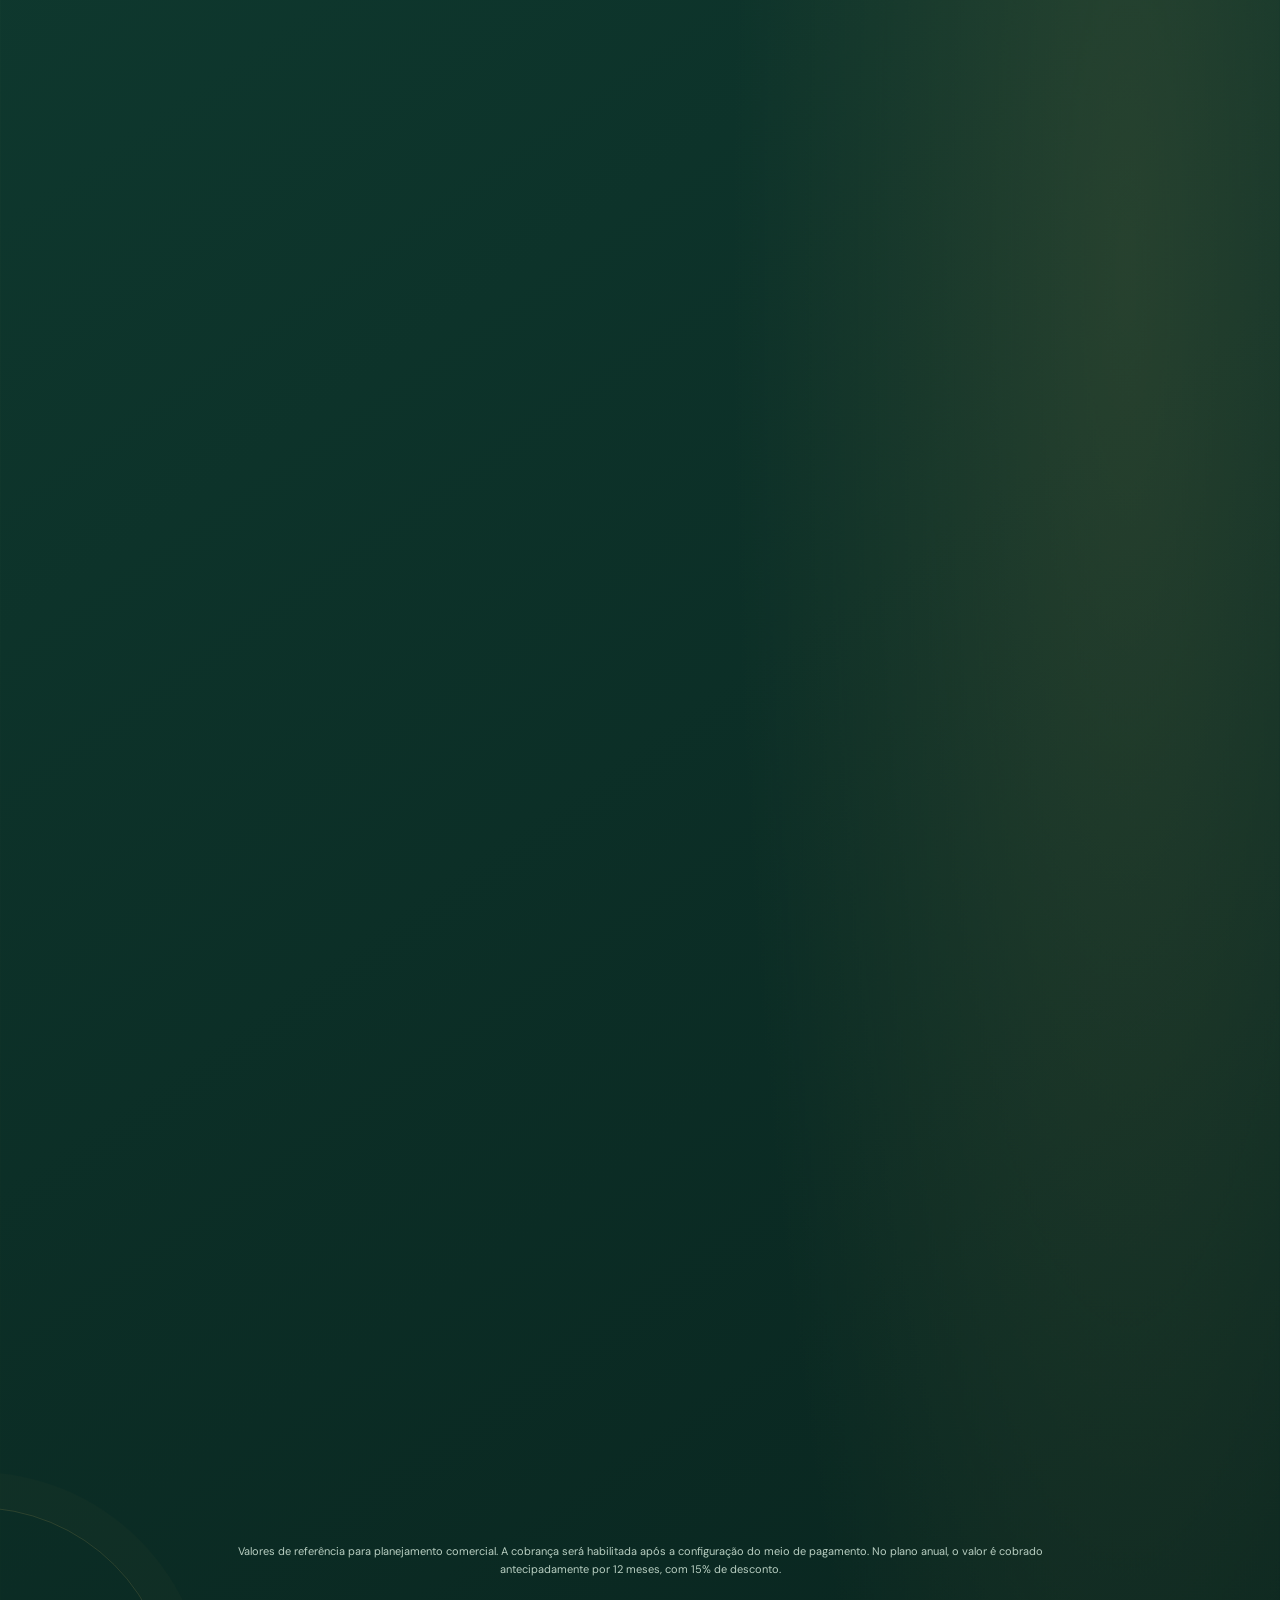
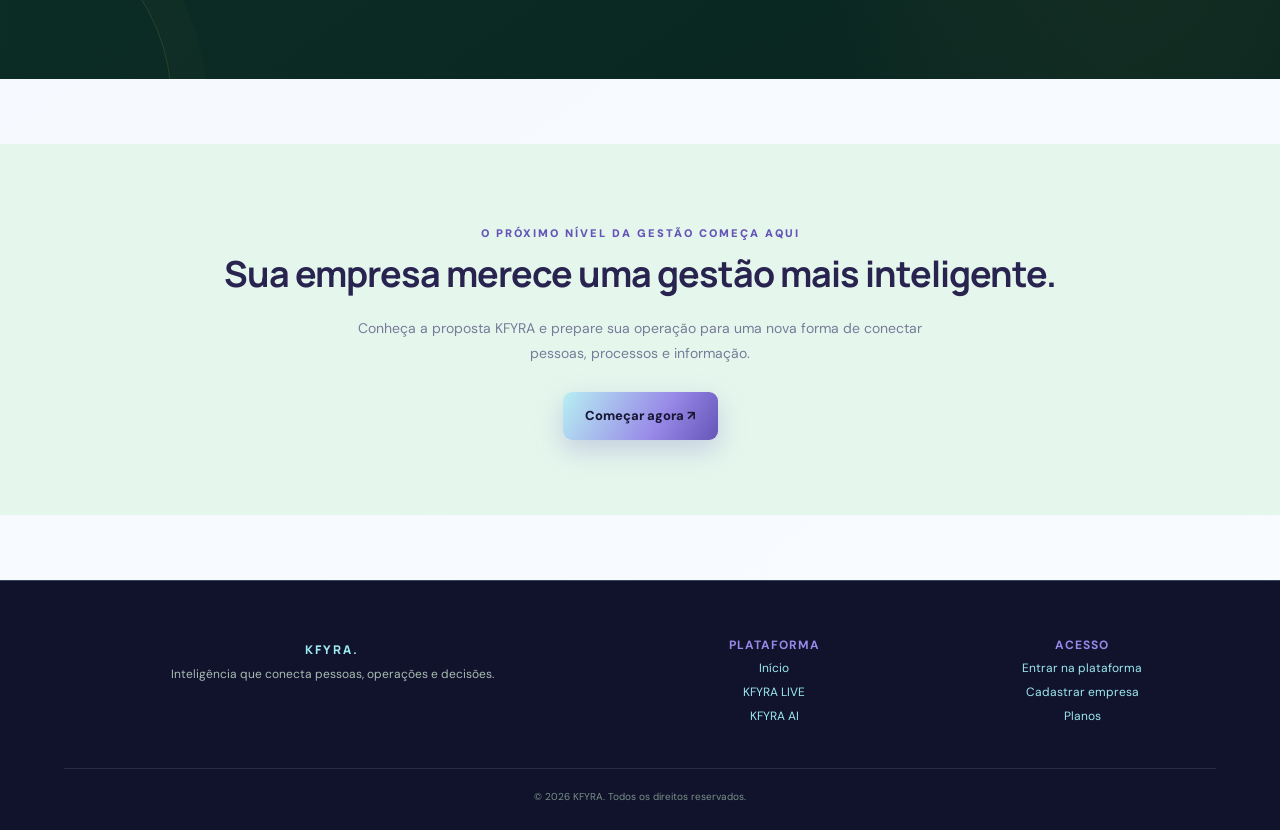
==== commit 893b7a8c: "Redesenha a página inicial como centro de comando KFYRA" ====
--- a/index.html
+++ b/index.html
@@ -342,6 +342,23 @@
 .chart-side-foot{color:#8e8ab4;font-size:6px;letter-spacing:.55px;line-height:1.4}
 @media(max-width:900px){.kfyra-analytics{grid-template-columns:minmax(0,1.6fr) minmax(135px,.7fr)}}
 
+
+/* KFYRA — abertura Centro de Comando */
+.kfyra-solutions{position:relative;isolation:isolate;overflow:hidden;padding:88px 0 0!important;background:#0c1029!important;color:#f4f2ff}
+.command-home-bg{position:absolute;inset:0;z-index:-1;overflow:hidden;background:radial-gradient(ellipse at 78% 25%,rgba(101,85,183,.28),transparent 37%),linear-gradient(125deg,#0b1028 0%,#15183b 52%,#10162f 100%)}
+.command-grid{position:absolute;inset:0;opacity:.13;background-image:linear-gradient(rgba(156,233,240,.15) 1px,transparent 1px),linear-gradient(90deg,rgba(156,233,240,.15) 1px,transparent 1px);background-size:54px 54px;mask-image:linear-gradient(90deg,transparent,#000 35%,#000 85%,transparent)}
+.command-light{position:absolute;border-radius:50%;filter:blur(2px);pointer-events:none}.command-light-a{width:500px;height:500px;right:-180px;top:30px;border:1px solid rgba(156,233,240,.18);box-shadow:0 0 0 35px rgba(156,233,240,.025),0 0 0 90px rgba(156,233,240,.018)}.command-light-b{width:330px;height:330px;left:-230px;bottom:100px;background:radial-gradient(circle,rgba(101,85,183,.2),transparent 70%)}
+.command-ring{position:absolute;width:620px;height:620px;right:-280px;top:180px;border:1px solid rgba(152,137,232,.15);border-radius:50%;box-shadow:0 0 0 70px rgba(152,137,232,.025),0 0 0 140px rgba(152,137,232,.018)}
+.command-eyebrow{display:flex;align-items:center;gap:11px;color:#b8b6d9;font:800 9px 'DM Sans',sans-serif;letter-spacing:1.6px}.command-eyebrow>i{width:3px;height:3px;border-radius:50%;background:#9ce9f0}.command-live-dot{width:7px;height:7px;border-radius:50%;background:#9ce9f0;box-shadow:0 0 13px #9ce9f0}
+.command-hero{display:grid;grid-template-columns:.83fr 1.17fr;align-items:center;gap:clamp(28px,5vw,70px);padding:60px 0 65px}.command-copy{position:relative;z-index:2}.command-index{color:#9ce9f0;font:800 9px 'DM Sans';letter-spacing:1.5px}.command-index span{color:#77799f}.command-copy h1{margin:22px 0 21px;color:#f8f7ff;font:800 clamp(46px,5.8vw,76px)/.99 'Manrope',sans-serif;letter-spacing:-4px}.command-copy h1 em{font-style:normal;color:transparent;background:linear-gradient(95deg,#9ce9f0,#a99af6 60%,#e6e1ff);background-clip:text;-webkit-background-clip:text}.command-lead{max-width:450px;color:#c2c3dc;font-size:14px;line-height:1.9}.command-actions{display:flex;align-items:center;gap:25px;flex-wrap:wrap;margin-top:27px}.command-cta{display:inline-flex;align-items:center;gap:24px;padding:15px 19px;border:1px solid rgba(156,233,240,.6);border-radius:7px;background:linear-gradient(115deg,#9ce9f0,#b4a8f4);color:#171a3c;text-decoration:none;font-size:11px;font-weight:900;box-shadow:0 12px 35px rgba(101,85,183,.22);transition:.2s}.command-cta:hover{transform:translateY(-3px);box-shadow:0 16px 38px rgba(101,85,183,.34)}.command-cta span{font-size:17px}.command-text-link{color:#e3e2f5;text-decoration:none;font-size:10px;font-weight:800}.command-text-link span{margin-left:8px;color:#9ce9f0}.command-assurance{display:flex;gap:12px;align-items:flex-start;max-width:420px;margin-top:42px;padding-top:19px;border-top:1px solid rgba(215,217,238,.15)}.command-assurance>span{color:#9ce9f0;font-size:20px}.command-assurance strong,.command-assurance small{display:block}.command-assurance strong{color:#e9e7fa;font-size:10px}.command-assurance small{margin-top:5px;color:#999cbd;font-size:9px;line-height:1.6}
+.command-stage{position:relative;min-width:0;padding:17px;border:1px solid rgba(156,233,240,.24);border-radius:17px;background:linear-gradient(145deg,rgba(255,255,255,.09),rgba(255,255,255,.025));box-shadow:0 35px 100px rgba(0,0,0,.35),inset 0 1px 0 rgba(255,255,255,.12);backdrop-filter:blur(12px)}.command-stage:before{content:"";position:absolute;inset:-1px;border-radius:17px;background:linear-gradient(135deg,rgba(156,233,240,.2),transparent 35%,rgba(152,137,232,.15));pointer-events:none;z-index:-1}.command-stage-top,.command-stage-foot{display:flex;align-items:center;justify-content:space-between;gap:8px;color:#a8a7ca;font:800 7px 'DM Sans';letter-spacing:1.1px}.command-stage-top span:last-child{color:#9ce9f0}.command-stage-top i{display:inline-block;width:6px;height:6px;margin-right:5px;border-radius:50%;background:#9ce9f0}.command-window{margin:13px 0;overflow:hidden;border:1px solid #e4e3f2;border-radius:10px;background:#f8f8fd;color:#29264e;box-shadow:0 18px 45px rgba(0,0,0,.23)}.command-window-bar{display:flex;align-items:center;gap:9px;padding:11px 14px;border-bottom:1px solid #e8e7f2;background:#fff}.command-brand-mark{width:27px;height:27px;display:grid;place-items:center;border-radius:8px;background:linear-gradient(140deg,#6555b7,#292650);color:#fff;font:900 15px 'Manrope'}.command-window-bar strong,.command-window-bar small{display:block}.command-window-bar strong{font:900 10px 'Manrope';letter-spacing:1px}.command-window-bar small{margin-top:2px;color:#8986a9;font-size:6px;letter-spacing:1px}.command-window-menu{margin-left:auto;color:#9b98b2;letter-spacing:3px}.command-window-content{padding:17px}.command-welcome{display:flex;align-items:flex-start;justify-content:space-between;gap:10px}.command-welcome small{color:#7770b1;font-size:7px;font-weight:900;letter-spacing:1.2px}.command-welcome h3{margin:7px 0 0;color:#272448;font:800 21px/1.12 'Manrope';letter-spacing:-.7px}.command-welcome h3 em{color:#7164bc;font-style:normal}.command-date{padding:6px 7px;border-radius:5px;background:#eeedf8;color:#817ca3;font-size:6px;font-weight:900;letter-spacing:.6px;white-space:nowrap}.command-kpis{display:grid;grid-template-columns:repeat(3,minmax(0,1fr));gap:8px;margin:16px 0}.command-kpis>div{min-width:0;padding:11px 10px;border:1px solid #e7e5f1;border-radius:7px;background:#fff}.command-kpis small,.command-kpis strong,.command-kpis span{display:block}.command-kpis small{color:#8985a7;font-size:6px;font-weight:900;letter-spacing:.8px}.command-kpis strong{margin:7px 0 3px;color:#302c58;font:800 22px 'Manrope';letter-spacing:-.8px}.command-kpis span{color:#9290a9;font-size:7px}.command-window-lower{display:grid;grid-template-columns:1.35fr .8fr;gap:9px}.command-activity,.command-insight{padding:11px;border:1px solid #e7e5f1;border-radius:7px;background:#fff}.command-panel-title{display:flex;justify-content:space-between;margin-bottom:8px;color:#55517c;font-size:7px;font-weight:900;letter-spacing:.8px}.command-panel-title span{color:#a29db9;font-size:6px}.command-activity>div:not(.command-panel-title){display:flex;align-items:center;gap:7px;padding:7px 0;border-top:1px solid #f0eff6}.activity-dot{width:6px;height:6px;flex:0 0 6px;border-radius:50%}.activity-dot.cyan{background:#60c7ce}.activity-dot.violet{background:#8d7cdb}.activity-dot.gold{background:#c9a96d}.command-activity b,.command-activity small{display:block}.command-activity b{color:#494568;font-size:7px}.command-activity small{margin-top:2px;color:#9995ad;font-size:6px}.command-activity em{margin-left:auto;color:#7771a2;font-size:6px;font-style:normal;white-space:nowrap}.command-insight{display:flex;flex-direction:column;justify-content:center;background:linear-gradient(145deg,#292650,#4b427e);color:#fff}.command-insight>span{color:#9ce9f0;font-size:17px}.command-insight small{margin:5px 0;color:#b7b2db;font-size:6px;font-weight:900;letter-spacing:1px}.command-insight strong{font:700 12px/1.4 'Manrope'}.command-wave{height:25px;display:flex;align-items:center;gap:3px;margin-top:8px}.command-wave i{width:4px;height:var(--wave,12px);border-radius:4px;background:linear-gradient(#9ce9f0,#a99af6)}.command-wave i:nth-child(3n){--wave:23px}.command-wave i:nth-child(3n+1){--wave:14px}.command-wave i:nth-child(3n+2){--wave:19px}.command-stage-foot{justify-content:center;flex-wrap:wrap;font-size:6px}.command-stage-foot i{width:3px;height:3px;border-radius:50%;background:#9ce9f0}
+.command-manifest{display:flex;align-items:baseline;gap:13px;flex-wrap:wrap;padding:23px 0;border-top:1px solid rgba(215,217,238,.14);border-bottom:1px solid rgba(215,217,238,.14)}.command-manifest>span{color:#9ce9f0;font:900 9px 'DM Sans';letter-spacing:1.4px}.command-manifest strong{color:#f4f2ff;font:700 clamp(18px,2.2vw,25px) 'Manrope';letter-spacing:-.7px}.command-manifest p{margin:0 0 0 auto;color:#aaa9c9;font-size:10px}
+.command-journey{padding:48px 0 65px}.command-journey-heading{display:flex;justify-content:space-between;align-items:center;gap:12px;margin-bottom:25px}.command-journey-heading span{color:#9ce9f0;font-size:8px;font-weight:900;letter-spacing:1.4px}.command-journey-heading small{color:#a9a7c8;font-size:9px}.command-journey-track{display:grid;grid-template-columns:repeat(4,minmax(0,1fr));border-top:1px solid rgba(156,233,240,.25)}.command-journey-track article{position:relative;min-width:0;padding:22px 20px 0 0;border-right:1px solid rgba(215,217,238,.12)}.command-journey-track article+article{padding-left:20px}.command-journey-track article:last-child{border:0}.journey-number{position:absolute;top:-5px;left:0;padding-right:8px;background:#11142f;color:#9ce9f0;font:800 8px 'DM Sans'}.command-journey-track article+article .journey-number{left:20px}.journey-symbol{margin:13px 0 19px;color:#a99af6;font-size:24px}.command-journey-track article:nth-child(2) .journey-symbol{color:#9ce9f0}.command-journey-track article:nth-child(3) .journey-symbol{color:#c8b5ec}.command-journey-track article>div:last-child small{color:#8f8caf;font-size:7px;font-weight:900;letter-spacing:1.3px}.command-journey-track h3{margin:8px 0;color:#f4f2ff;font:750 19px/1.2 'Manrope';letter-spacing:-.5px}.command-journey-track p{max-width:210px;margin:0;color:#aeadca;font-size:9px;line-height:1.8}
+@media(max-width:900px){.command-hero{grid-template-columns:1fr;gap:35px}.command-copy{max-width:680px}.command-stage{width:min(100%,680px);margin:auto}.command-assurance{margin-top:28px}}
+@media(max-width:650px){.kfyra-solutions{padding:65px 0 0!important}.command-eyebrow{font-size:7px;letter-spacing:.8px;gap:7px}.command-hero{padding:40px 0 42px;gap:28px}.command-copy h1{font-size:clamp(45px,12vw,63px);letter-spacing:-2.8px}.command-lead{font-size:12px;line-height:1.8}.command-actions{gap:17px}.command-assurance{margin-top:27px}.command-stage{padding:10px;border-radius:12px}.command-window-content{padding:11px}.command-welcome h3{font-size:18px}.command-date{font-size:5px;padding:5px}.command-kpis{gap:5px;margin:11px 0}.command-kpis>div{padding:8px 6px}.command-kpis strong{font-size:18px}.command-kpis span{font-size:6px}.command-window-lower{grid-template-columns:1fr .75fr;gap:6px}.command-activity,.command-insight{padding:8px}.command-activity b{font-size:6px}.command-activity em{font-size:5px}.command-insight strong{font-size:10px}.command-stage-foot{font-size:5px;letter-spacing:.5px}.command-manifest{gap:7px;padding:18px 0}.command-manifest p{flex-basis:100%;margin:2px 0 0;font-size:9px}.command-journey{padding:38px 0 48px}.command-journey-heading{align-items:flex-start;flex-direction:column;margin-bottom:18px}.command-journey-track{grid-template-columns:1fr 1fr;row-gap:22px}.command-journey-track article{padding:20px 12px 0 0}.command-journey-track article+article{padding-left:12px}.command-journey-track article:nth-child(3){border-right:1px solid rgba(215,217,238,.12)}.command-journey-track article:nth-child(4){border:0}.command-journey-track article+article .journey-number{left:12px}.command-journey-track h3{font-size:17px}.command-journey-track p{font-size:8px}}
+@media(max-width:380px){.command-window-content{padding:9px}.command-kpis strong{font-size:16px}.command-kpis span{font-size:5px}.command-date{display:none}.command-activity em{display:none}.command-stage-foot{gap:5px}}
+@media(prefers-reduced-motion:reduce){.command-cta{transition:none}}
+
 </style>
 <link rel="stylesheet" href="css/prisma-vivo.css?v=4">
 <link rel="stylesheet" href="css/imperio-cristal.css?v=4">
@@ -491,39 +508,42 @@
 </header>
 <main>
 <section class="section kfyra-solutions" id="inicio">
- <div class="solutions-backdrop" aria-hidden="true"><span></span><span></span><span></span></div>
- <div class="container">
-  <div class="solutions-new-top"><span><i></i> KFYRA · INTELIGÊNCIA PARA A GESTÃO</span><b>UMA PLATAFORMA. UMA VISÃO.</b></div>
-  <div class="solutions-new-hero">
-   <div class="solutions-new-copy">
-    <span class="solutions-new-kicker">GESTÃO DE PESSOAS COM VISÃO E CONTROLE</span>
-    <h2>Menos ruído na operação.<br><em>Mais clareza para decidir.</em></h2>
-    <p>A KFYRA conecta pessoas, jornada e processos em um só ambiente. Sua empresa acompanha o que acontece, organiza o que precisa de atenção e toma decisões com informações mais claras.</p>
-    <div class="solutions-new-actions">
-     <a href="cadastro.html" class="solutions-new-primary">Conhecer a KFYRA <b>↗</b></a>
-     <a href="#live" class="solutions-new-secondary">Ver como funciona <span>↓</span></a>
+ <div class="command-home-bg" aria-hidden="true"><div class="command-grid"></div><div class="command-light command-light-a"></div><div class="command-light command-light-b"></div><div class="command-ring"></div></div>
+ <div class="container command-home">
+  <div class="command-eyebrow"><span class="command-live-dot"></span> PLATAFORMA INTEGRADA DE GESTÃO <i></i> IMPÉRIO DE CRISTAL</div>
+  <div class="command-hero">
+   <div class="command-copy">
+    <div class="command-index">01 <span>— VISÃO GERAL</span></div>
+    <h1>O centro de<br><em>comando</em> da sua<br>empresa.</h1>
+    <p class="command-lead">Pessoas, jornada e operação conectadas em uma única plataforma. A clareza para acompanhar o presente e a inteligência para conduzir os próximos passos.</p>
+    <div class="command-actions"><a class="command-cta" href="cadastro.html">Descubra a KFYRA <span>↗</span></a><a class="command-text-link" href="#live">Explore a plataforma <span>↓</span></a></div>
+    <div class="command-assurance"><span>✧</span><div><strong>Uma experiência. Diferentes perspectivas.</strong><small>Recursos e informações respeitam os papéis e as permissões definidos pela empresa.</small></div></div>
+   </div>
+   <div class="command-stage">
+    <div class="command-stage-top"><span>AMBIENTE KFYRA</span><span><i></i> PRÉVIA ILUSTRATIVA</span></div>
+    <div class="command-window">
+     <div class="command-window-bar"><div class="command-brand-mark">K</div><div><strong>KFYRA</strong><small>PAINEL DE GESTÃO</small></div><span class="command-window-menu">•••</span></div>
+     <div class="command-window-content">
+      <div class="command-welcome"><div><small>VISÃO EXECUTIVA</small><h3>Sua operação,<br><em>em perspectiva.</em></h3></div><span class="command-date">VISÃO DEMONSTRATIVA</span></div>
+      <div class="command-kpis"><div><small>PESSOAS</small><strong>1.248</strong><span>Estrutura organizada</span></div><div><small>JORNADA</small><strong>86,9%</strong><span>Presença ilustrativa</span></div><div><small>PROCESSOS</small><strong>24</strong><span>Itens em acompanhamento</span></div></div>
+      <div class="command-window-lower"><div class="command-activity"><div class="command-panel-title">MOVIMENTAÇÕES <span>EXEMPLO</span></div><div><i class="activity-dot cyan"></i><span><b>Jornada acompanhada</b><small>Registros e escalas</small></span><em>Organizado</em></div><div><i class="activity-dot violet"></i><span><b>Solicitações de RH</b><small>Fluxos de aprovação</small></span><em>Em análise</em></div><div><i class="activity-dot gold"></i><span><b>Visão das equipes</b><small>Indicadores operacionais</small></span><em>Atualizado</em></div></div><div class="command-insight"><span>✧</span><small>INTELIGÊNCIA</small><strong>Informação que<br>orienta decisões.</strong><div class="command-wave"><i></i><i></i><i></i><i></i><i></i><i></i><i></i><i></i><i></i><i></i><i></i></div></div></div>
+     </div>
     </div>
-    <div class="solutions-new-proof"><span>✦</span><p><strong>Uma experiência para cada papel.</strong><small>Colaboradores, RH e liderança encontram seus recursos conforme as permissões da empresa.</small></p></div>
+    <div class="command-stage-foot"><span>GESTÃO DE PESSOAS</span><i></i><span>CONTROLE OPERACIONAL</span><i></i><span>INTELIGÊNCIA</span></div>
    </div>
-   <div class="solutions-new-visual" aria-label="Arquitetura integrada da plataforma KFYRA">
-    <div class="solutions-visual-glow"></div>
-    <div class="solutions-visual-orbit orbit-outer"></div><div class="solutions-visual-orbit orbit-inner"></div>
-    <div class="solutions-visual-core"><small>GESTÃO</small><strong>KFYRA</strong><span>VISÃO CONECTADA</span></div>
-    <div class="solutions-module module-people"><i>◈</i><span><b>Pessoas</b><small>Equipes e estrutura</small></span></div>
-    <div class="solutions-module module-time"><i>◷</i><span><b>Jornada</b><small>Registros e escalas</small></span></div>
-    <div class="solutions-module module-rh"><i>⌑</i><span><b>Processos</b><small>RH e aprovações</small></span></div>
-    <div class="solutions-module module-ai"><i>✧</i><span><b>Inteligência</b><small>Assistentes KFYRA</small></span></div>
-    <div class="solutions-visual-caption"><span></span> INFORMAÇÃO CONECTADA À OPERAÇÃO</div>
+  </div>
+  <div class="command-manifest">
+   <span>UMA VISÃO.</span><strong>Toda a operação.</strong><p>Da rotina de cada pessoa às decisões de quem lidera.</p>
+  </div>
+  <div class="command-journey">
+   <div class="command-journey-heading"><span>02 — UMA PLATAFORMA, QUATRO DIMENSÕES</span><small>O trabalho acontece em conjunto.</small></div>
+   <div class="command-journey-track">
+    <article><span class="journey-number">01</span><div class="journey-symbol">◈</div><div><small>PESSOAS</small><h3>Conheça<br>quem faz.</h3><p>Colaboradores, vínculos, equipes e estrutura.</p></div></article>
+    <article><span class="journey-number">02</span><div class="journey-symbol">◷</div><div><small>JORNADA</small><h3>Organize<br>o tempo.</h3><p>Ponto, escalas, intervalos e solicitações.</p></div></article>
+    <article><span class="journey-number">03</span><div class="journey-symbol">⌁</div><div><small>OPERAÇÃO</small><h3>Acompanhe<br>o movimento.</h3><p>Indicadores e visão das equipes com KFYRA LIVE.</p></div></article>
+    <article><span class="journey-number">04</span><div class="journey-symbol">✧</div><div><small>INTELIGÊNCIA</small><h3>Decida com<br>perspectiva.</h3><p>Assistentes que orientam sem substituir decisões humanas.</p></div></article>
    </div>
   </div>
-  <div class="solutions-new-heading"><div><span>O QUE SUA EMPRESA GANHA</span><h3>O essencial. Em um só lugar.</h3></div><p>Uma estrutura integrada para acompanhar a rotina sem perder de vista as pessoas e as decisões.</p></div>
-  <div class="solutions-new-grid">
-   <article class="solutions-new-card"><div class="solutions-card-top"><span class="solutions-card-icon">◈</span><small>01 · PESSOAS</small></div><h4>Uma equipe.<br>Uma estrutura clara.</h4><p>Organize colaboradores, vínculos, equipes e informações em uma visão central da empresa.</p><a href="login.html">Gestão de colaboradores <b>↗</b></a></article>
-   <article class="solutions-new-card"><div class="solutions-card-top"><span class="solutions-card-icon">◷</span><small>02 · JORNADA</small></div><h4>Registros que<br>fazem sentido.</h4><p>Administre ponto, escalas, intervalos e solicitações com acompanhamento para empresa e colaborador.</p><a href="ponto.html">Conhecer o Meu Ponto <b>↗</b></a></article>
-   <article class="solutions-new-card"><div class="solutions-card-top"><span class="solutions-card-icon">⌁</span><small>03 · OPERAÇÃO</small></div><h4>Visibilidade para<br>agir no momento certo.</h4><p>Acompanhe indicadores e movimentações das equipes pelo KFYRA LIVE.</p><a href="#live">Explorar o KFYRA LIVE <b>↗</b></a></article>
-   <article class="solutions-new-card solutions-new-card-featured"><div class="solutions-card-top"><span class="solutions-card-icon">✧</span><small>04 · INTELIGÊNCIA</small></div><h4>Apoio inteligente.<br>Com limites claros.</h4><p>Thalita, Camilly e Pedro apoiam diferentes jornadas, respeitando os acessos e as decisões humanas.</p><a href="#assistentes">Conhecer os assistentes <b>↗</b></a></article>
-  </div>
-  <div class="solutions-new-bottom"><div class="solutions-bottom-symbol">✦</div><div><small>TECNOLOGIA COM PROPÓSITO</small><strong>Controle para a empresa.<br>Clareza para quem faz parte dela.</strong></div><a href="cadastro.html">Começar a conhecer <b>↗</b></a></div>
  </div>
 </section>
 <section class="live-section" id="live">
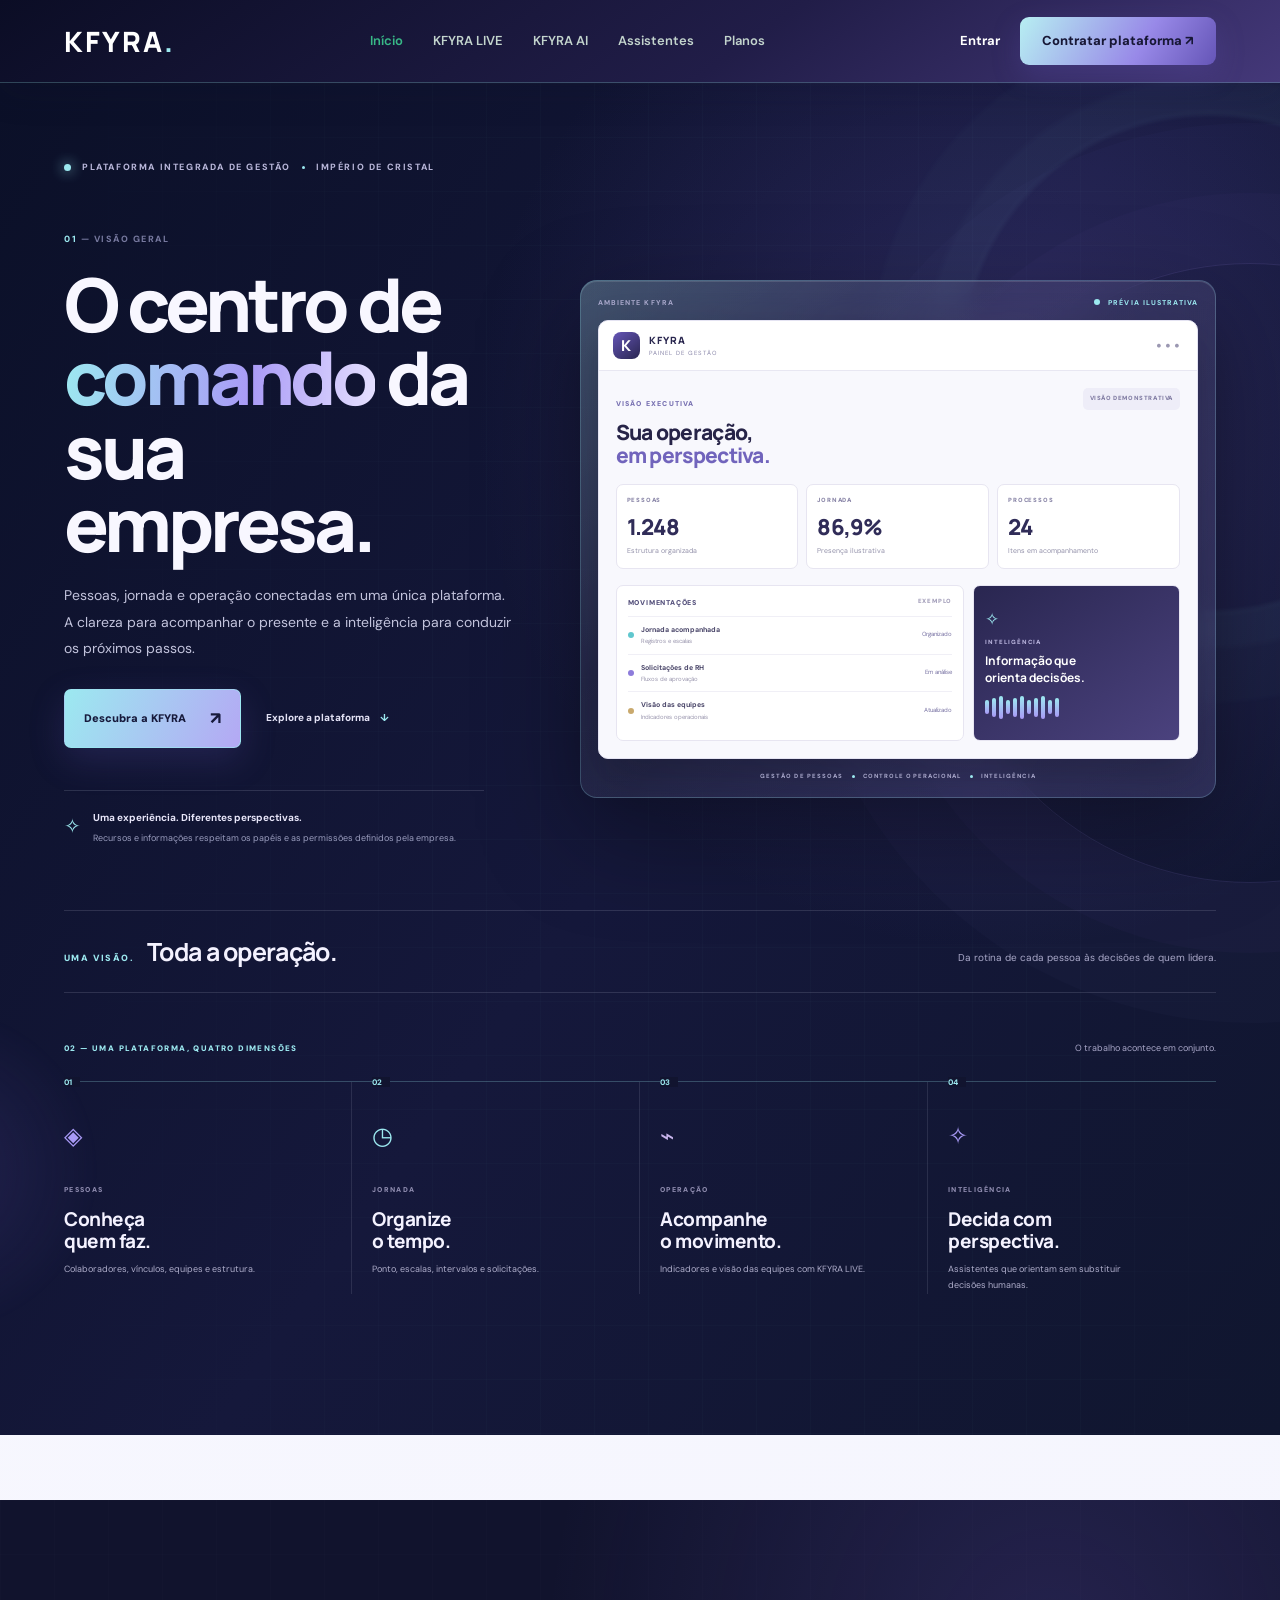
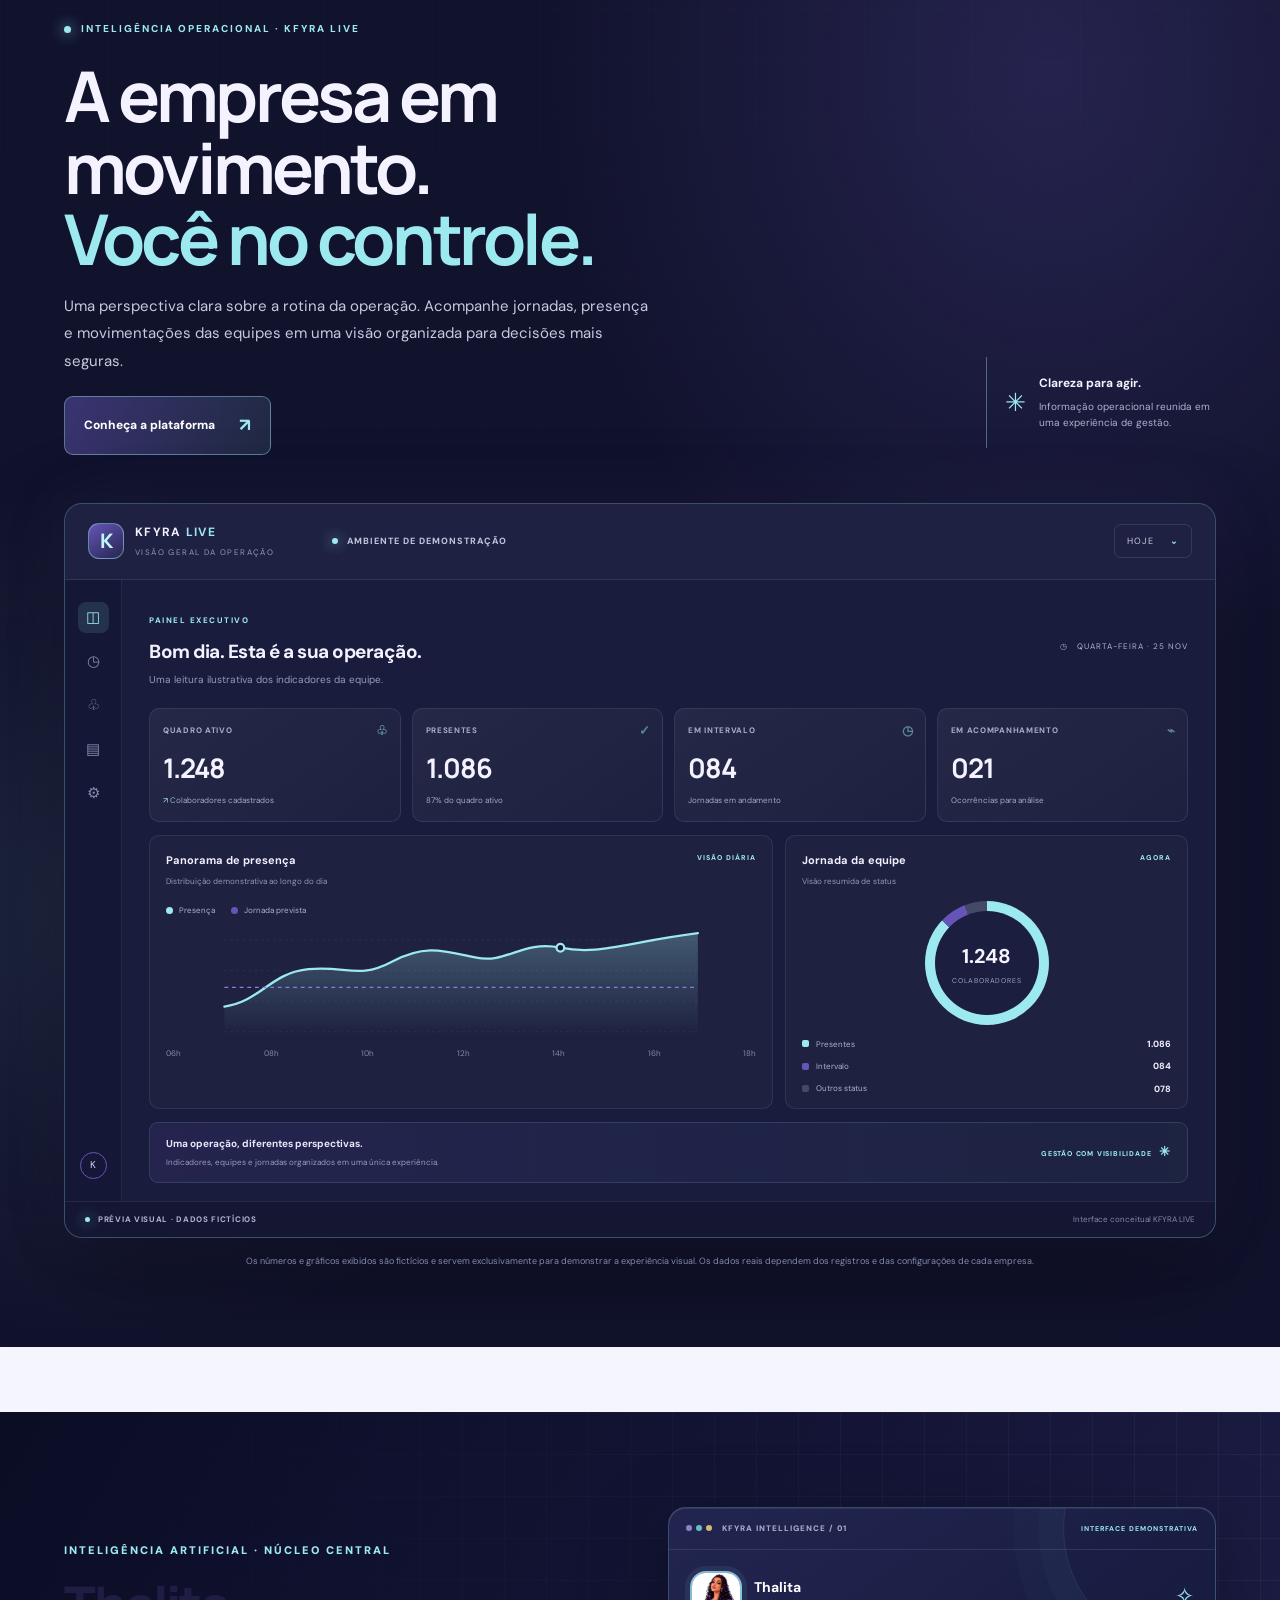
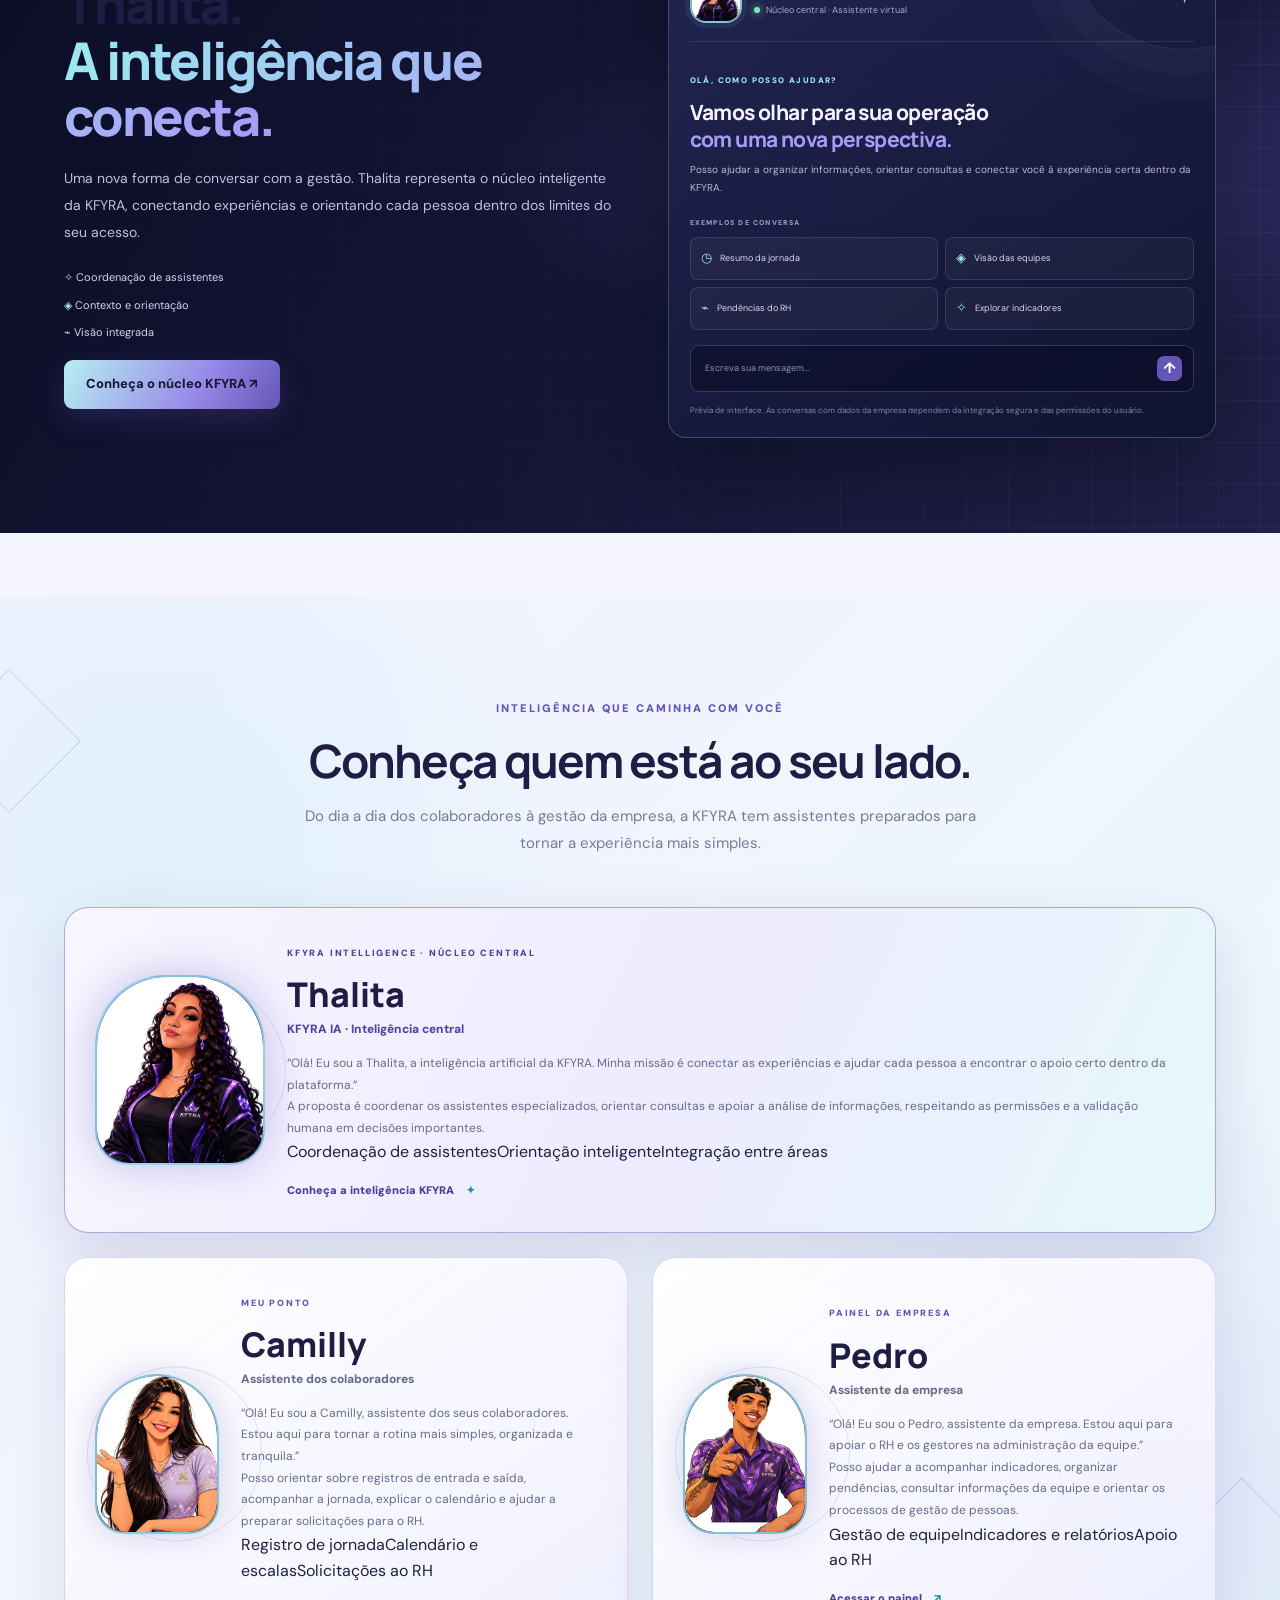
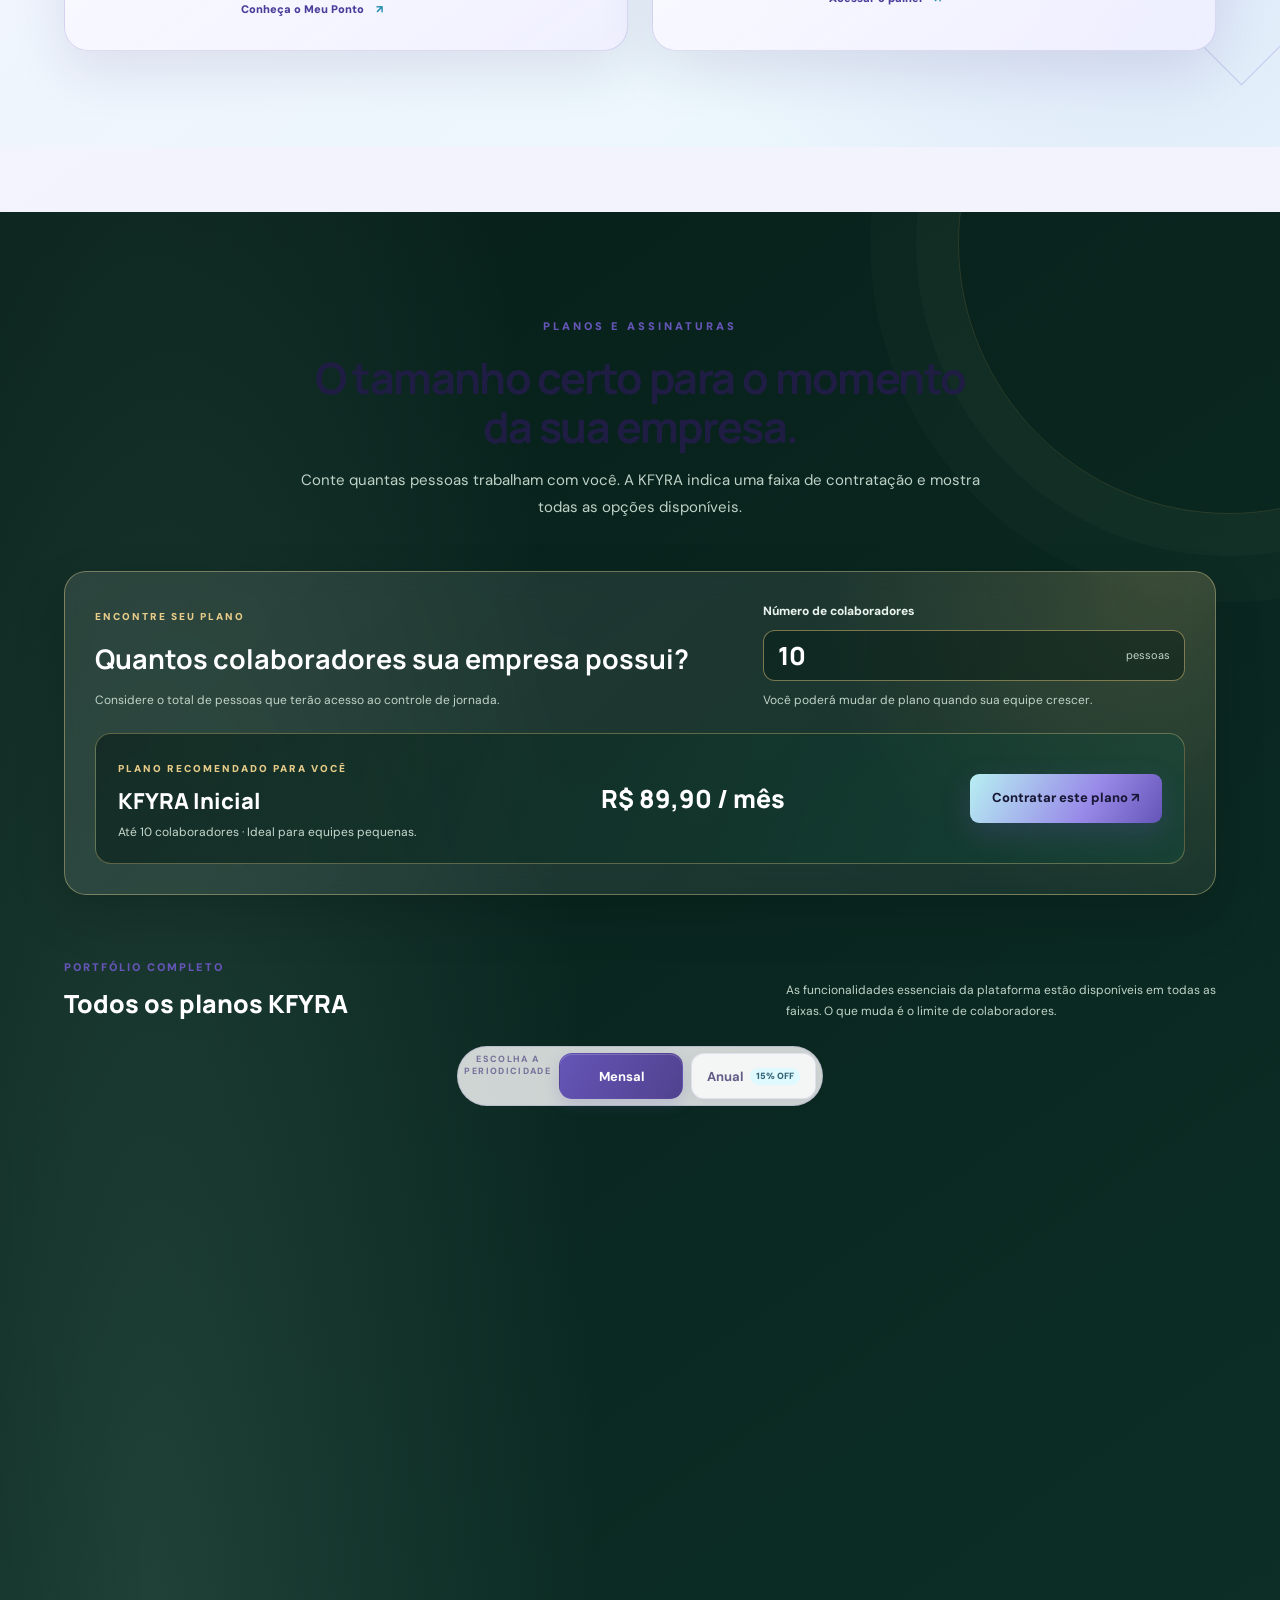
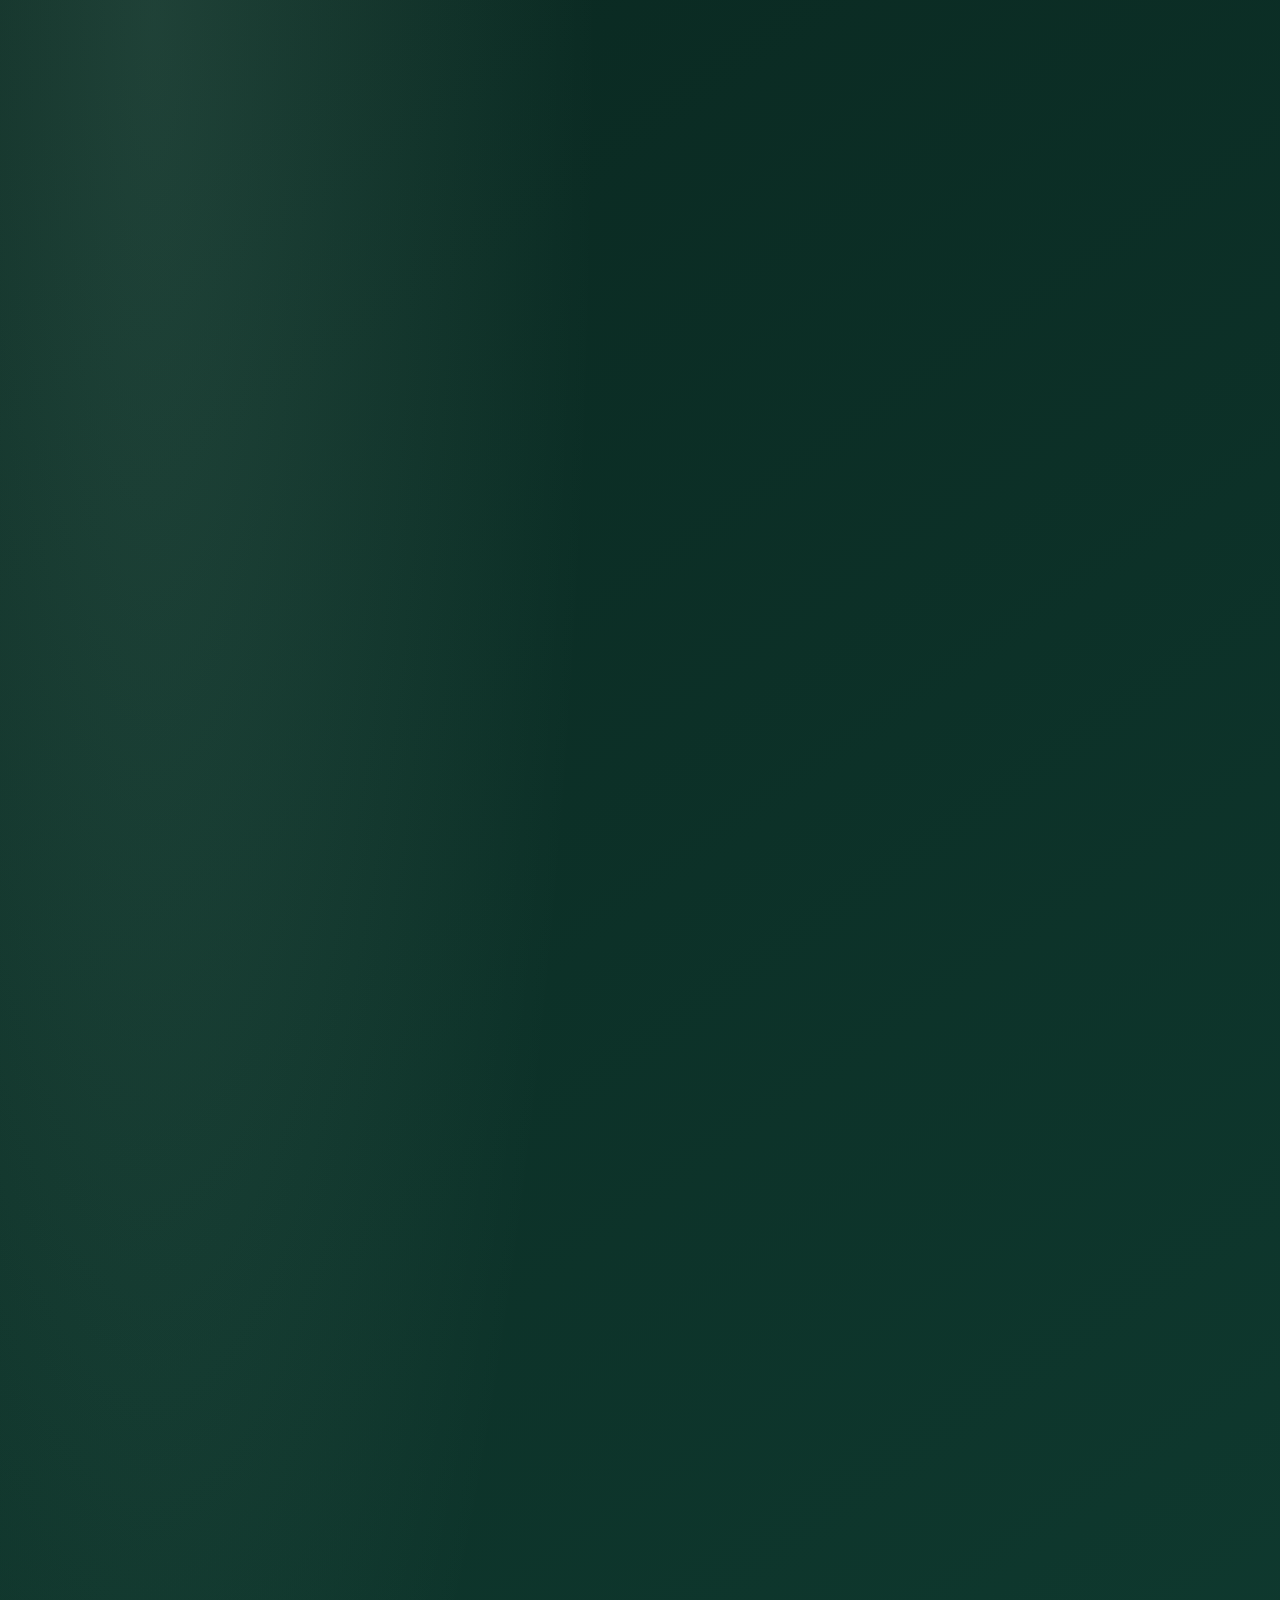
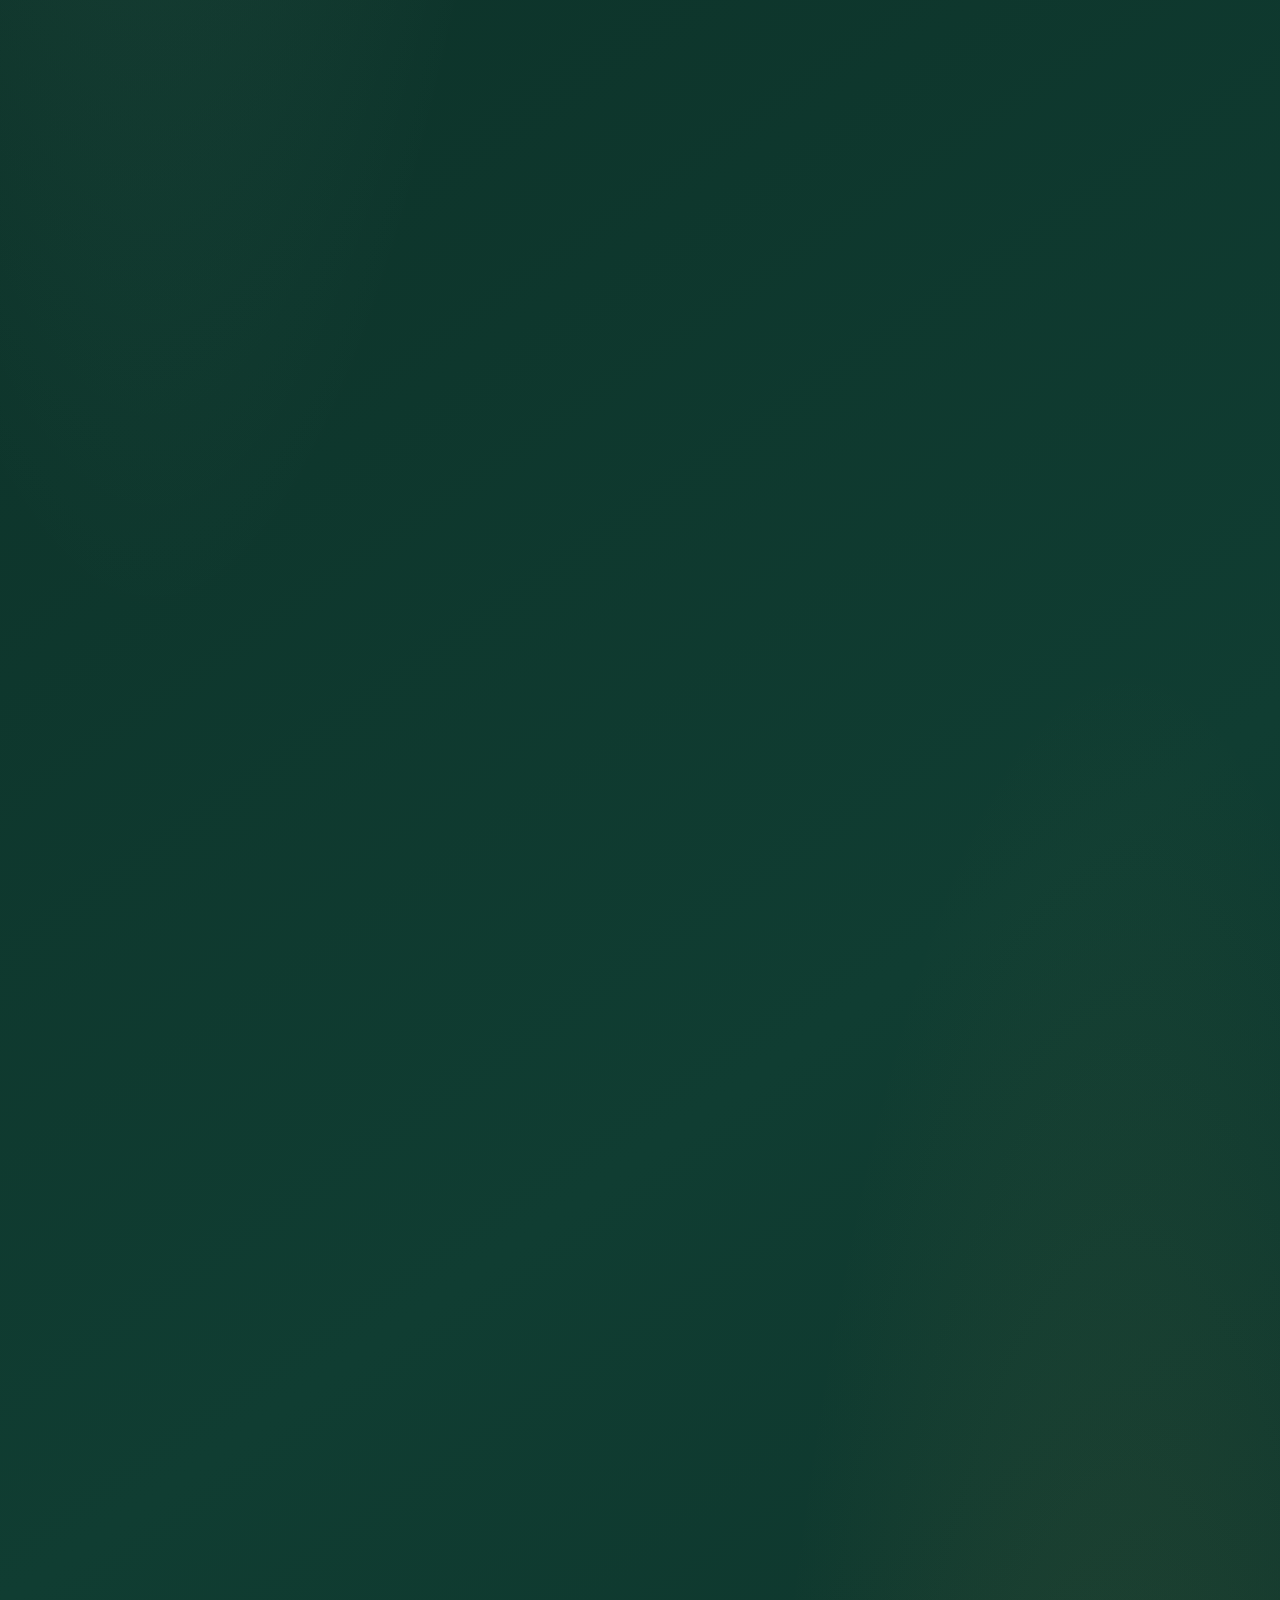
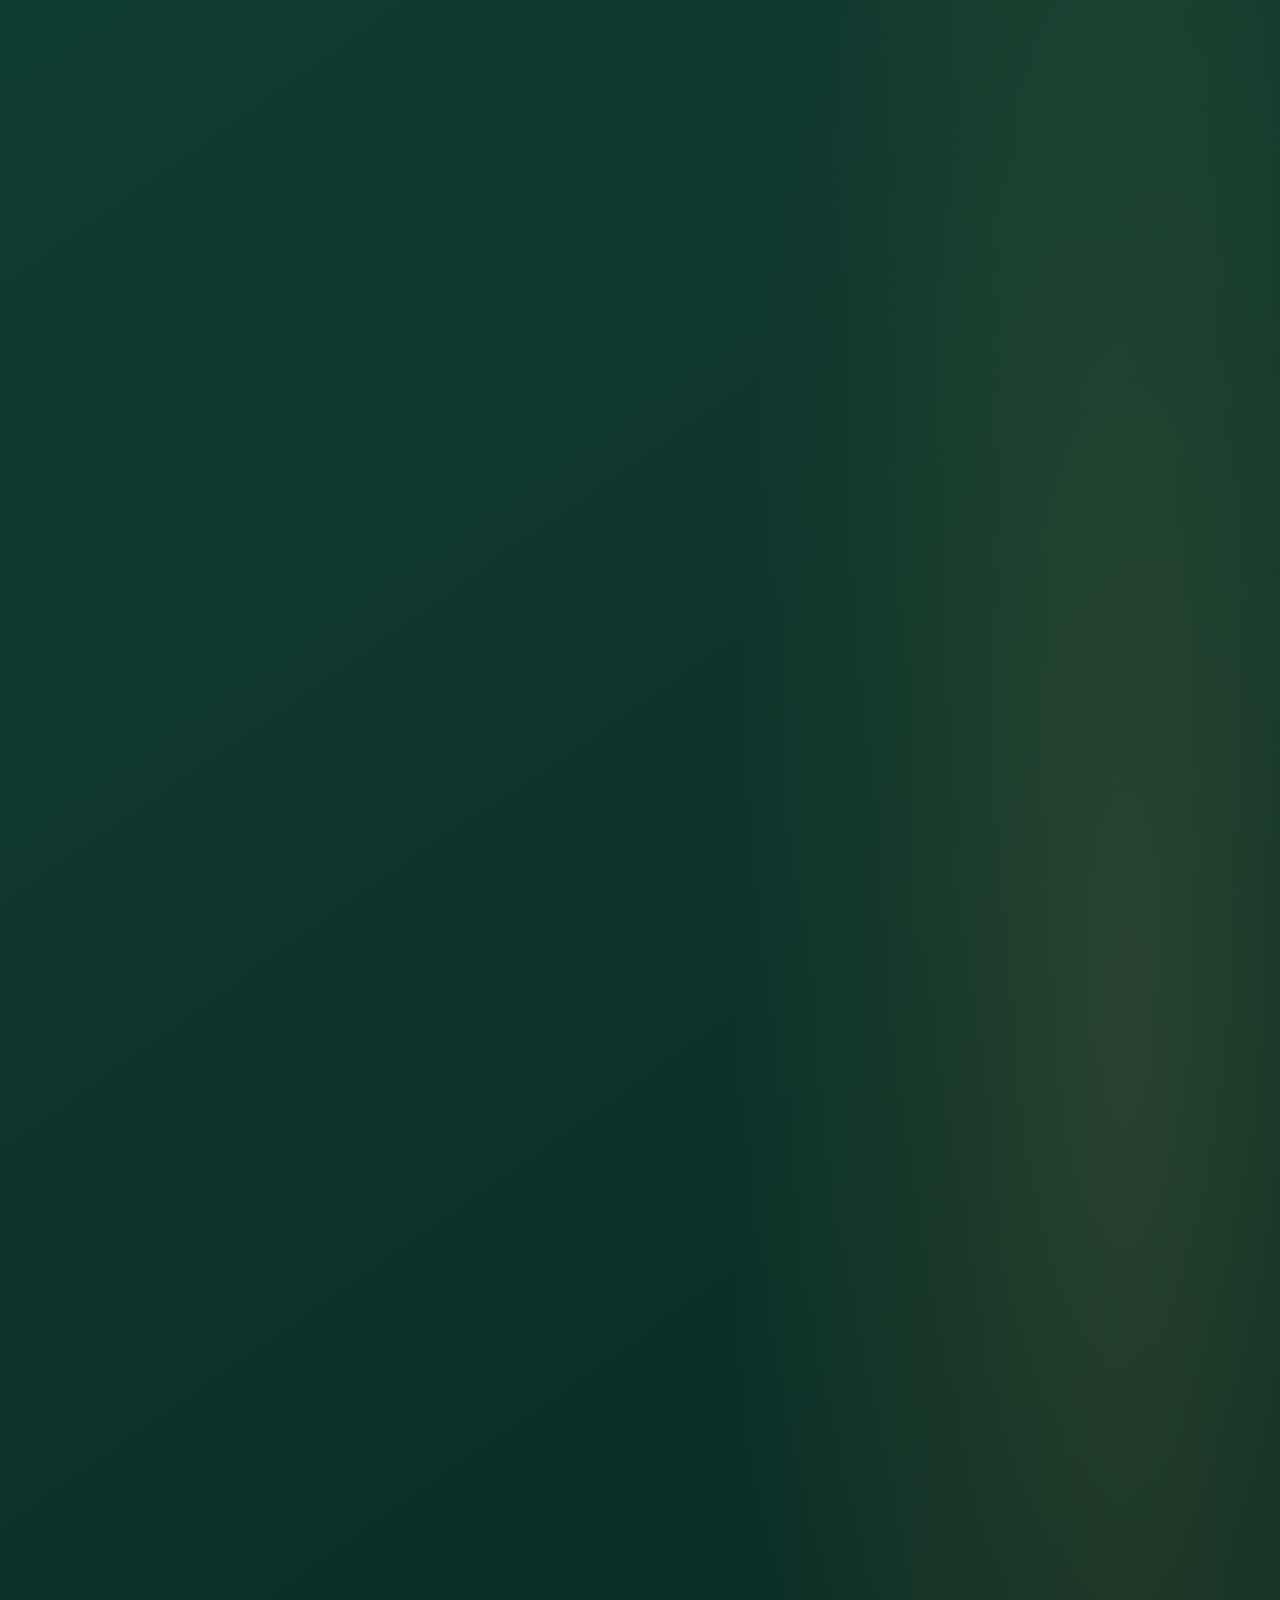
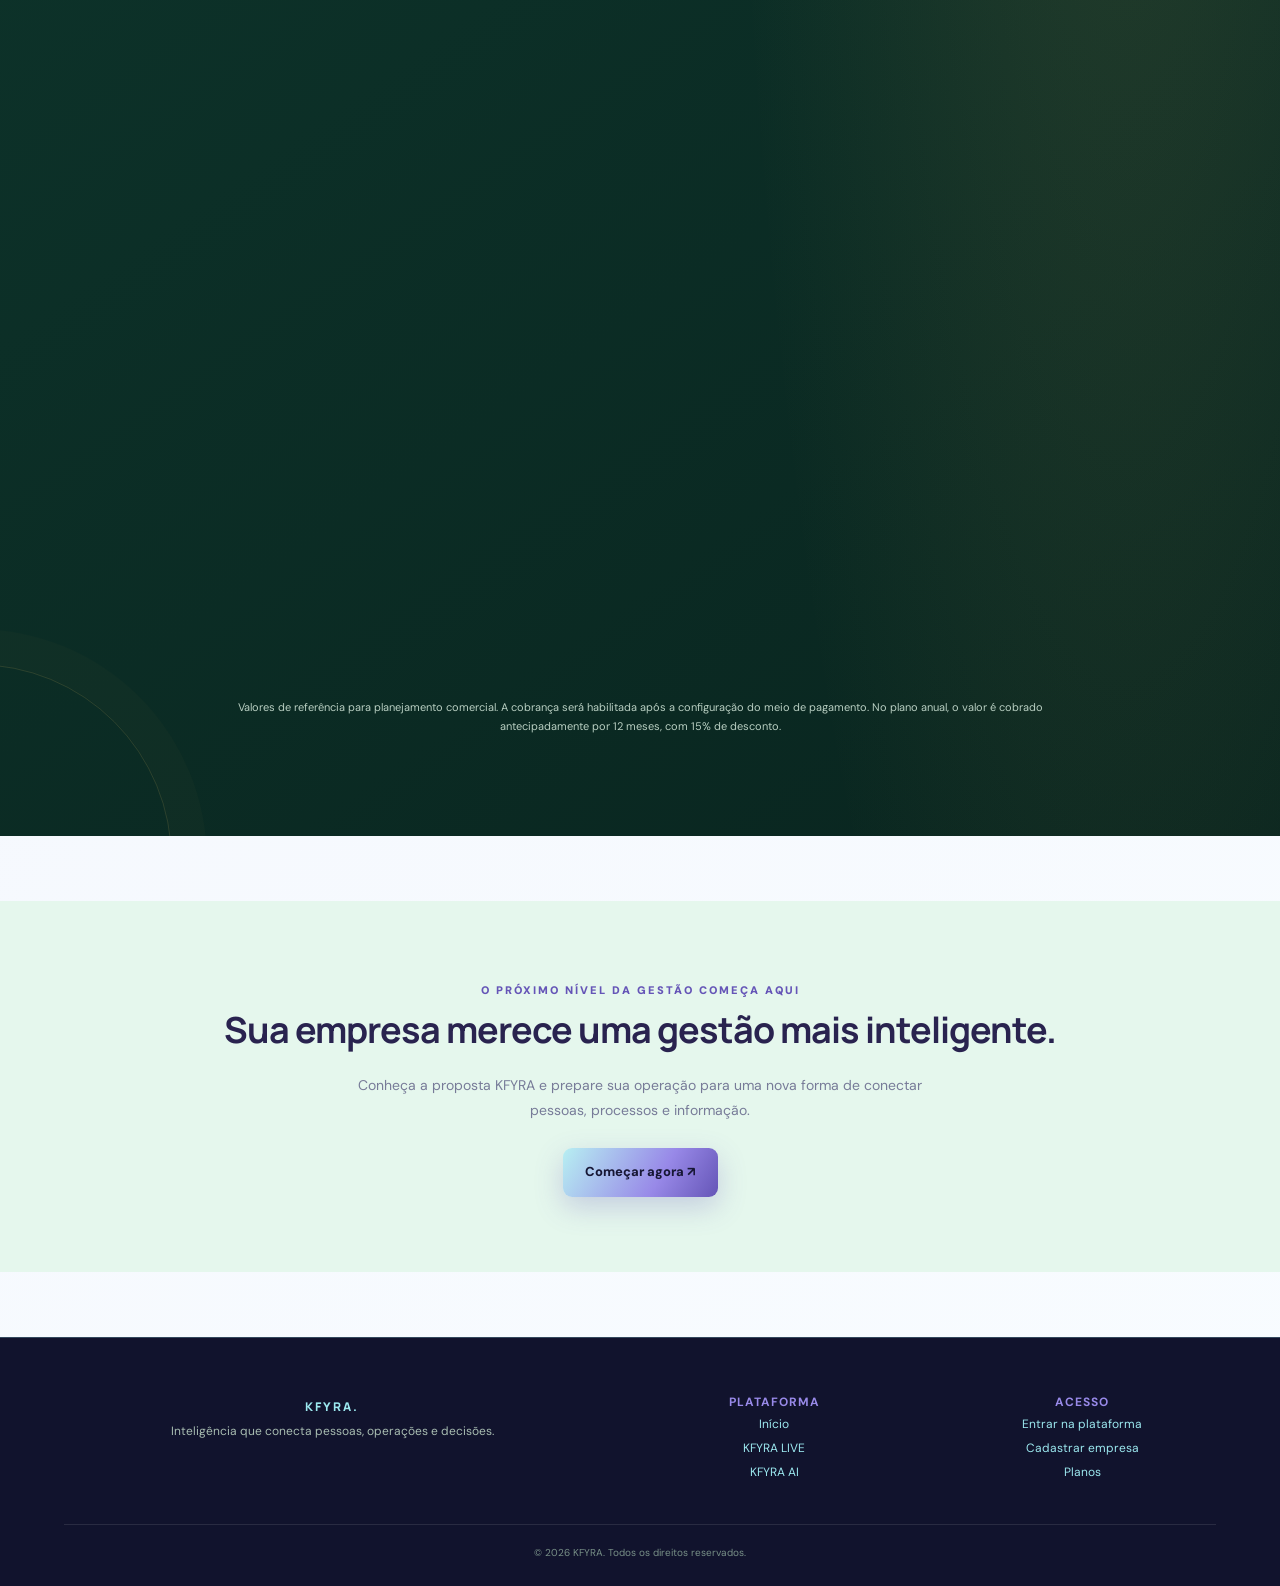
==== commit 4acf9707: "Redesign premium da seção KFYRA LIVE no site oficial" ====
--- a/index.html
+++ b/index.html
@@ -546,30 +546,50 @@
   </div>
  </div>
 </section>
-<section class="live-section" id="live">
- <div class="container live-layout">
-  <div class="live-copy">
-   <span class="kicker">CENTRAL DE OPERAÇÕES</span>
-   <h2>KFYRA LIVE.<br>O pulso da sua empresa.</h2>
-   <p>Uma visão operacional para acompanhar o que acontece nas equipes e nos departamentos. Informações organizadas para que gestores tenham mais clareza sobre a rotina da empresa.</p>
-   <ul class="live-list">
-    <li>Acompanhamento de presença e jornada</li>
-    <li>Visualização de intervalos e ausências</li>
-    <li>Organização de férias e atestados</li>
-    <li>Indicadores por equipe e departamento</li>
-   </ul>
-   <a href="cadastro.html" class="btn btn-gold">Quero conhecer a KFYRA ↗</a>
-  </div>
-  <div class="live-board">
-   <div class="board-head"><strong>KFYRA LIVE</strong><span>PRÉVIA ILUSTRATIVA</span></div>
-   <div class="board-grid">
-    <div class="board-card"><small>Colaboradores cadastrados</small><strong>1.248</strong></div>
-    <div class="board-card"><small>Presentes</small><strong>1.086</strong></div>
-    <div class="board-card"><small>Em intervalo</small><strong>84</strong></div>
-    <div class="board-card"><small>Ausências</small><strong>21</strong></div>
+<section class="live-section live-showcase" id="live">
+ <div class="container">
+  <div class="live-showcase-intro">
+   <div class="live-showcase-copy">
+    <span class="live-eyebrow"><i></i> INTELIGÊNCIA OPERACIONAL · KFYRA LIVE</span>
+    <h2>A empresa em movimento.<br><em>Você no controle.</em></h2>
+    <p>Uma perspectiva clara sobre a rotina da operação. Acompanhe jornadas, presença e movimentações das equipes em uma visão organizada para decisões mais seguras.</p>
+    <a href="cadastro.html" class="live-cta">Conheça a plataforma <span>↗</span></a>
    </div>
-   <p style="font-size:10px;color:#9bb5a9;margin:18px 0 0">Números fictícios para demonstração visual. O painel real será alimentado pelos registros da empresa.</p>
-  </div>
+   <div class="live-showcase-note"><span class="live-note-mark">✳</span><div><strong>Clareza para agir.</strong><small>Informação operacional reunida em uma experiência de gestão.</small></div></div>
+  </div>
+  <div class="live-console" aria-label="Prévia ilustrativa do painel KFYRA LIVE">
+   <div class="live-console-top">
+    <div class="live-brand"><span class="live-brand-symbol">K</span><div><strong>KFYRA <b>LIVE</b></strong><small>VISÃO GERAL DA OPERAÇÃO</small></div></div>
+    <div class="live-console-status"><i></i> AMBIENTE DE DEMONSTRAÇÃO</div>
+    <span class="live-period">HOJE <b>⌄</b></span>
+   </div>
+   <div class="live-console-body">
+    <aside class="live-rail" aria-hidden="true"><span class="active">◫</span><span>◷</span><span>♧</span><span>▤</span><span>⚙</span><div class="live-rail-avatar">K</div></aside>
+    <div class="live-dashboard">
+     <div class="live-dashboard-heading"><div><small>PAINEL EXECUTIVO</small><h3>Bom dia. Esta é a sua operação.</h3><p>Uma leitura ilustrativa dos indicadores da equipe.</p></div><span class="live-date">◷ &nbsp; QUARTA-FEIRA · 25 NOV</span></div>
+     <div class="live-kpis">
+      <article><span>QUADRO ATIVO</span><strong>1.248</strong><small><i>↗</i> Colaboradores cadastrados</small><b class="live-kpi-icon">♧</b></article>
+      <article><span>PRESENTES</span><strong>1.086</strong><small>87% do quadro ativo</small><b class="live-kpi-icon">✓</b></article>
+      <article><span>EM INTERVALO</span><strong>084</strong><small>Jornadas em andamento</small><b class="live-kpi-icon">◷</b></article>
+      <article><span>EM ACOMPANHAMENTO</span><strong>021</strong><small>Ocorrências para análise</small><b class="live-kpi-icon">⌁</b></article>
+     </div>
+     <div class="live-analytics">
+      <article class="live-chart-card"><div class="live-card-heading"><div><strong>Panorama de presença</strong><small>Distribuição demonstrativa ao longo do dia</small></div><span>VISÃO DIÁRIA</span></div>
+       <div class="live-chart-legend"><span><i></i> Presença</span><span><i></i> Jornada prevista</span></div>
+       <svg class="live-chart" viewBox="0 0 620 165" role="img" aria-label="Gráfico ilustrativo de presença ao longo do dia"><defs><linearGradient id="liveArea" x1="0" x2="0" y1="0" y2="1"><stop offset="0" stop-color="#9ce9f0" stop-opacity=".28"/><stop offset="1" stop-color="#9ce9f0" stop-opacity="0"/></linearGradient></defs><path class="live-gridline" d="M0 25H620 M0 65H620 M0 105H620 M0 145H620"/><path class="live-area" d="M0 112 C48 105 60 68 110 63 S175 77 220 53 S290 40 330 48 S390 25 440 35 S520 29 620 16 L620 150 L0 150Z"/><path class="live-line" d="M0 112 C48 105 60 68 110 63 S175 77 220 53 S290 40 330 48 S390 25 440 35 S520 29 620 16"/><path class="live-target" d="M0 87H620"/><circle cx="440" cy="35" r="5" class="live-point"/></svg>
+       <div class="live-chart-labels"><span>06h</span><span>08h</span><span>10h</span><span>12h</span><span>14h</span><span>16h</span><span>18h</span></div>
+      </article>
+      <article class="live-status-card"><div class="live-card-heading"><div><strong>Jornada da equipe</strong><small>Visão resumida de status</small></div><span>AGORA</span></div>
+       <div class="live-donut-wrap"><div class="live-donut"><div><strong>1.248</strong><small>COLABORADORES</small></div></div></div>
+       <div class="live-status-legend"><span><i></i> Presentes <b>1.086</b></span><span><i></i> Intervalo <b>084</b></span><span><i></i> Outros status <b>078</b></span></div>
+      </article>
+     </div>
+     <div class="live-activity"><div><strong>Uma operação, diferentes perspectivas.</strong><small>Indicadores, equipes e jornadas organizados em uma única experiência.</small></div><span>GESTÃO COM VISIBILIDADE <b>✳</b></span></div>
+    </div>
+   </div>
+   <div class="live-console-foot"><span><i></i> PRÉVIA VISUAL · DADOS FICTÍCIOS</span><span>Interface conceitual KFYRA LIVE</span></div>
+  </div>
+  <p class="live-disclaimer">Os números e gráficos exibidos são fictícios e servem exclusivamente para demonstrar a experiência visual. Os dados reais dependem dos registros e das configurações de cada empresa.</p>
  </div>
 </section>
 <section class="ai-section kfyra-ai-showcase" id="ai">
@@ -672,5 +692,129 @@
 if(input){input.min='1';input.max='100000';input.addEventListener('input',renderRecommendation);input.addEventListener('blur',()=>{input.value=Math.max(1,parseInt(input.value,10)||1);renderRecommendation();});}
 renderCards();renderRecommendation();
 })();</script>
+
+<style id="kfyra-live-crystal-showcase">
+/* KFYRA LIVE — vitrine institucional Império de Cristal */
+.live-showcase{position:relative;overflow:hidden;padding:clamp(76px,9vw,124px) 0 78px!important;background:radial-gradient(ellipse at 82% 12%,rgba(101,85,183,.24),transparent 34%),radial-gradient(ellipse at 8% 70%,rgba(156,233,240,.09),transparent 30%),#11132d!important;color:#f4f2ff}
+.live-showcase:before{content:"";position:absolute;inset:0;pointer-events:none;opacity:.16;background-image:linear-gradient(rgba(215,217,238,.08) 1px,transparent 1px),linear-gradient(90deg,rgba(215,217,238,.08) 1px,transparent 1px);background-size:54px 54px;mask-image:linear-gradient(to bottom,black,transparent 80%)}
+.live-showcase>.container{position:relative;z-index:1}
+.live-showcase-intro{display:flex;justify-content:space-between;align-items:flex-end;gap:36px;margin-bottom:48px}
+.live-showcase-copy{max-width:720px}
+.live-eyebrow{display:inline-flex;align-items:center;gap:10px;color:#9ce9f0;font-size:10px;font-weight:800;letter-spacing:2px}
+.live-eyebrow i,.live-console-status i,.live-console-foot i{width:7px;height:7px;border-radius:50%;background:#9ce9f0;box-shadow:0 0 14px #9ce9f0}
+.live-showcase-copy h2{margin:20px 0 18px;color:#f4f2ff;font-family:Manrope,sans-serif;font-size:clamp(42px,6vw,70px);line-height:1.02;letter-spacing:-3.4px}
+.live-showcase-copy h2 em{color:#9ce9f0;font-style:normal}
+.live-showcase-copy>p{max-width:590px;color:#c7c9df;font-size:15px;line-height:1.85}
+.live-cta{display:inline-flex;align-items:center;gap:24px;margin-top:20px;padding:14px 19px;border:1px solid rgba(156,233,240,.42);border-radius:9px;background:linear-gradient(120deg,rgba(101,85,183,.5),rgba(156,233,240,.1));color:#fff;font-size:12px;font-weight:800;transition:.25s}
+.live-cta:hover{transform:translateY(-3px);border-color:#9ce9f0;box-shadow:0 12px 35px #080a20}
+.live-cta span{color:#9ce9f0;font-size:18px}
+.live-showcase-note{display:flex;align-items:center;gap:13px;max-width:230px;margin-bottom:7px;padding:17px 0 17px 18px;border-left:1px solid rgba(156,233,240,.4)}
+.live-note-mark{color:#9ce9f0;font-size:25px}
+.live-showcase-note strong,.live-showcase-note small{display:block}
+.live-showcase-note strong{font-size:12px;color:#f4f2ff}
+.live-showcase-note small{margin-top:5px;color:#aeb1cc;font-size:10px;line-height:1.6}
+.live-console{overflow:hidden;border:1px solid rgba(156,233,240,.25);border-radius:18px;background:#191c3c;box-shadow:0 35px 100px rgba(0,0,0,.38),0 0 65px rgba(101,85,183,.12)}
+.live-console-top{display:flex;align-items:center;gap:24px;min-height:76px;padding:14px 23px;border-bottom:1px solid rgba(215,217,238,.1);background:rgba(255,255,255,.025)}
+.live-brand{display:flex;align-items:center;gap:11px;min-width:220px}
+.live-brand-symbol{display:grid;place-items:center;width:36px;height:36px;border:1px solid rgba(156,233,240,.45);border-radius:11px;background:linear-gradient(145deg,#6555b7,#25264e);color:#bdf7f6;font-family:Manrope,sans-serif;font-size:20px;font-weight:900}
+.live-brand strong,.live-brand small{display:block}
+.live-brand strong{font-size:12px;letter-spacing:1.3px}.live-brand strong b{color:#9ce9f0}
+.live-brand small{margin-top:4px;color:#9297ba;font-size:8px;letter-spacing:1.4px}
+.live-console-status{display:flex;align-items:center;gap:9px;color:#bfc3dc;font-size:9px;font-weight:800;letter-spacing:1px}
+.live-console-status i{width:6px;height:6px}
+.live-period{margin-left:auto;padding:9px 12px;border:1px solid rgba(215,217,238,.13);border-radius:7px;color:#c9cbe0;font-size:9px;letter-spacing:1px}
+.live-period b{margin-left:13px;color:#9ce9f0}
+.live-console-body{display:flex;min-height:510px}
+.live-rail{display:flex;flex:0 0 57px;flex-direction:column;align-items:center;gap:13px;padding:22px 0;border-right:1px solid rgba(215,217,238,.09);background:rgba(7,9,29,.24)}
+.live-rail>span{display:grid;place-items:center;width:31px;height:31px;border-radius:8px;color:#858aaf;font-size:15px}
+.live-rail>span.active{background:rgba(156,233,240,.13);color:#9ce9f0}
+.live-rail-avatar{display:grid;place-items:center;width:27px;height:27px;margin-top:auto;border:1px solid #6555b7;border-radius:50%;color:#d8d1ff;font-size:10px}
+.live-dashboard{flex:1;min-width:0;padding:25px 27px 18px}
+.live-dashboard-heading{display:flex;justify-content:space-between;align-items:center;gap:15px;margin-bottom:20px}
+.live-dashboard-heading>div>small{color:#9ce9f0;font-size:8px;font-weight:800;letter-spacing:1.5px}
+.live-dashboard-heading h3{margin:7px 0 4px;color:#f4f2ff;font-size:19px;letter-spacing:-.5px}
+.live-dashboard-heading p{margin:0;color:#969abb;font-size:10px}
+.live-date{white-space:nowrap;color:#aeb2d0;font-size:8px;letter-spacing:1px}
+.live-kpis{display:grid;grid-template-columns:repeat(4,minmax(0,1fr));gap:11px}
+.live-kpis article{position:relative;overflow:hidden;min-height:112px;padding:15px 13px;border:1px solid rgba(215,217,238,.1);border-radius:10px;background:linear-gradient(145deg,rgba(255,255,255,.055),rgba(255,255,255,.018))}
+.live-kpis article>span{display:block;color:#a7abc9;font-size:8px;font-weight:800;letter-spacing:.7px}
+.live-kpis article>strong{display:block;margin-top:10px;color:#f4f2ff;font-family:Manrope,sans-serif;font-size:27px;letter-spacing:-1px}
+.live-kpis article>small{display:block;margin-top:4px;color:#a6aac7;font-size:8px}
+.live-kpis article>small i{color:#9ce9f0;font-style:normal}
+.live-kpi-icon{position:absolute;top:12px;right:12px;color:rgba(156,233,240,.5);font-size:13px}
+.live-analytics{display:grid;grid-template-columns:1.55fr 1fr;gap:12px;margin-top:13px}
+.live-chart-card,.live-status-card{min-width:0;padding:16px 16px 12px;border:1px solid rgba(215,217,238,.1);border-radius:10px;background:rgba(255,255,255,.025)}
+.live-card-heading{display:flex;justify-content:space-between;gap:10px;align-items:flex-start}
+.live-card-heading strong,.live-card-heading small{display:block}
+.live-card-heading strong{color:#f1f0ff;font-size:11px}
+.live-card-heading small{margin-top:5px;color:#9297ba;font-size:8px}
+.live-card-heading>span{white-space:nowrap;color:#9ce9f0;font-size:7px;font-weight:800;letter-spacing:1px}
+.live-chart-legend{display:flex;gap:16px;margin-top:16px;color:#aeb2cf;font-size:8px}
+.live-chart-legend span{display:flex;align-items:center;gap:6px}
+.live-chart-legend i{width:7px;height:7px;border-radius:50%;background:#9ce9f0}
+.live-chart-legend span+span i{background:#6555b7}
+.live-chart{display:block;width:100%;height:126px;margin-top:4px;overflow:visible}
+.live-gridline{fill:none;stroke:rgba(215,217,238,.1);stroke-width:1;stroke-dasharray:3 5}
+.live-area{fill:url(#liveArea)}
+.live-line{fill:none;stroke:#9ce9f0;stroke-width:3;stroke-linecap:round}
+.live-target{fill:none;stroke:#8d7ce0;stroke-width:1.5;stroke-dasharray:5 5}
+.live-point{fill:#11132d;stroke:#9ce9f0;stroke-width:3}
+.live-chart-labels{display:flex;justify-content:space-between;color:#858aab;font-size:8px}
+.live-donut-wrap{display:grid;place-items:center;padding:13px 0 12px}
+.live-donut{display:grid;place-items:center;width:124px;height:124px;border-radius:50%;background:conic-gradient(#9ce9f0 0 87%,#6555b7 87% 94%,#454968 94% 100%);position:relative}
+.live-donut:before{content:"";position:absolute;inset:10px;border-radius:50%;background:#1b1e3e}
+.live-donut>div{position:relative;text-align:center}
+.live-donut strong,.live-donut small{display:block}
+.live-donut strong{color:#f4f2ff;font-size:20px}
+.live-donut small{margin-top:3px;color:#9da2c2;font-size:7px;letter-spacing:.8px}
+.live-status-legend{display:grid;gap:8px}
+.live-status-legend span{display:flex;align-items:center;color:#aeb2cf;font-size:8px}
+.live-status-legend i{width:7px;height:7px;margin-right:7px;border-radius:2px;background:#9ce9f0}
+.live-status-legend span:nth-child(2) i{background:#6555b7}.live-status-legend span:nth-child(3) i{background:#454968}
+.live-status-legend b{margin-left:auto;color:#f4f2ff;font-size:9px}
+.live-activity{display:flex;justify-content:space-between;align-items:center;gap:15px;margin-top:13px;padding:13px 16px;border:1px solid rgba(156,233,240,.14);border-radius:9px;background:linear-gradient(90deg,rgba(101,85,183,.15),rgba(156,233,240,.035))}
+.live-activity strong,.live-activity small{display:block}
+.live-activity strong{color:#e9e8fb;font-size:10px}
+.live-activity small{margin-top:4px;color:#989dbd;font-size:8px}
+.live-activity>span{white-space:nowrap;color:#9ce9f0;font-size:7px;font-weight:800;letter-spacing:.8px}
+.live-activity>span b{margin-left:5px;font-size:13px}
+.live-console-foot{display:flex;justify-content:space-between;gap:12px;padding:11px 20px;border-top:1px solid rgba(215,217,238,.09);background:rgba(5,7,23,.25);color:#858aab;font-size:8px}
+.live-console-foot>span:first-child{display:flex;align-items:center;gap:8px;color:#aeb2cf;font-weight:800;letter-spacing:.7px}
+.live-console-foot i{width:5px;height:5px}
+.live-disclaimer{max-width:850px;margin:16px auto 0;color:#858aab;text-align:center;font-size:9px;line-height:1.7}
+@media(max-width:760px){
+ .live-showcase{padding:65px 0 55px!important}
+ .live-showcase-intro{display:block;margin-bottom:32px}
+ .live-showcase-copy h2{font-size:clamp(39px,10vw,54px);letter-spacing:-2px}
+ .live-showcase-copy>p{font-size:13px}
+ .live-showcase-note{max-width:none;margin-top:28px}
+ .live-console-top{min-height:65px;padding:12px}
+ .live-brand{min-width:0}.live-brand-symbol{width:31px;height:31px}
+ .live-console-status{margin-left:auto;font-size:7px}
+ .live-period{display:none}
+ .live-console-body{min-height:0}
+ .live-rail{flex-basis:39px;gap:9px;padding-top:16px}
+ .live-rail>span{width:27px;height:27px;font-size:13px}
+ .live-dashboard{padding:17px 12px 13px}
+ .live-dashboard-heading{align-items:flex-start}
+ .live-dashboard-heading h3{font-size:15px}
+ .live-dashboard-heading p{font-size:9px}
+ .live-date{display:none}
+ .live-kpis{grid-template-columns:repeat(2,minmax(0,1fr));gap:8px}
+ .live-kpis article{min-height:96px;padding:12px 10px}
+ .live-kpis article>strong{font-size:24px}
+ .live-kpis article>span{font-size:7px}
+ .live-analytics{grid-template-columns:1fr}
+ .live-chart-card,.live-status-card{padding:13px}
+ .live-donut-wrap{padding:15px 0}
+ .live-donut{width:112px;height:112px}
+ .live-activity{align-items:flex-start;flex-direction:column}
+ .live-activity>span{white-space:normal}
+ .live-console-foot{font-size:7px;padding:10px 12px}
+}
+@media(max-width:390px){.live-console-status{font-size:0}.live-console-status i{width:7px;height:7px}.live-dashboard{padding-right:9px;padding-left:9px}.live-rail{flex-basis:34px}.live-kpis article>span{letter-spacing:0}.live-kpis article>strong{font-size:22px}}
+@media(prefers-reduced-motion:reduce){.live-cta{transition:none}}
+</style>
+
 </body>
 </html>
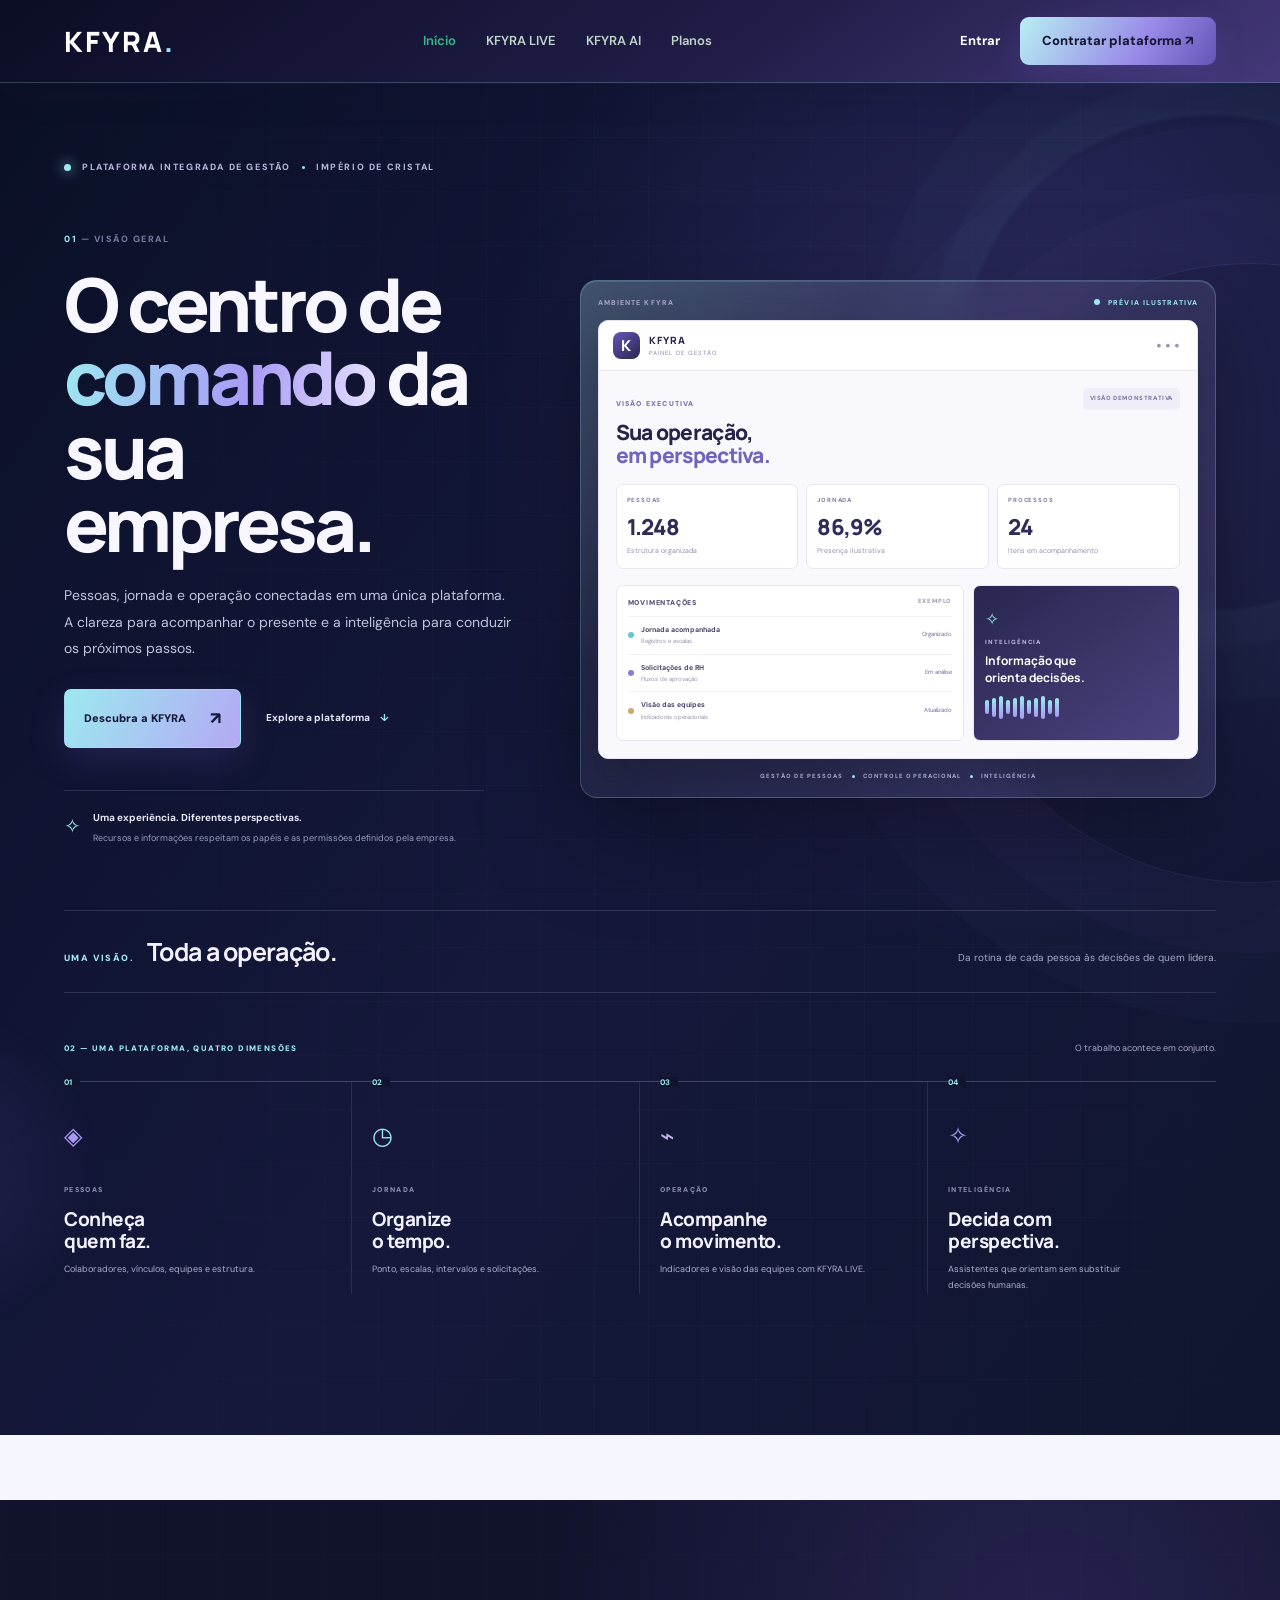
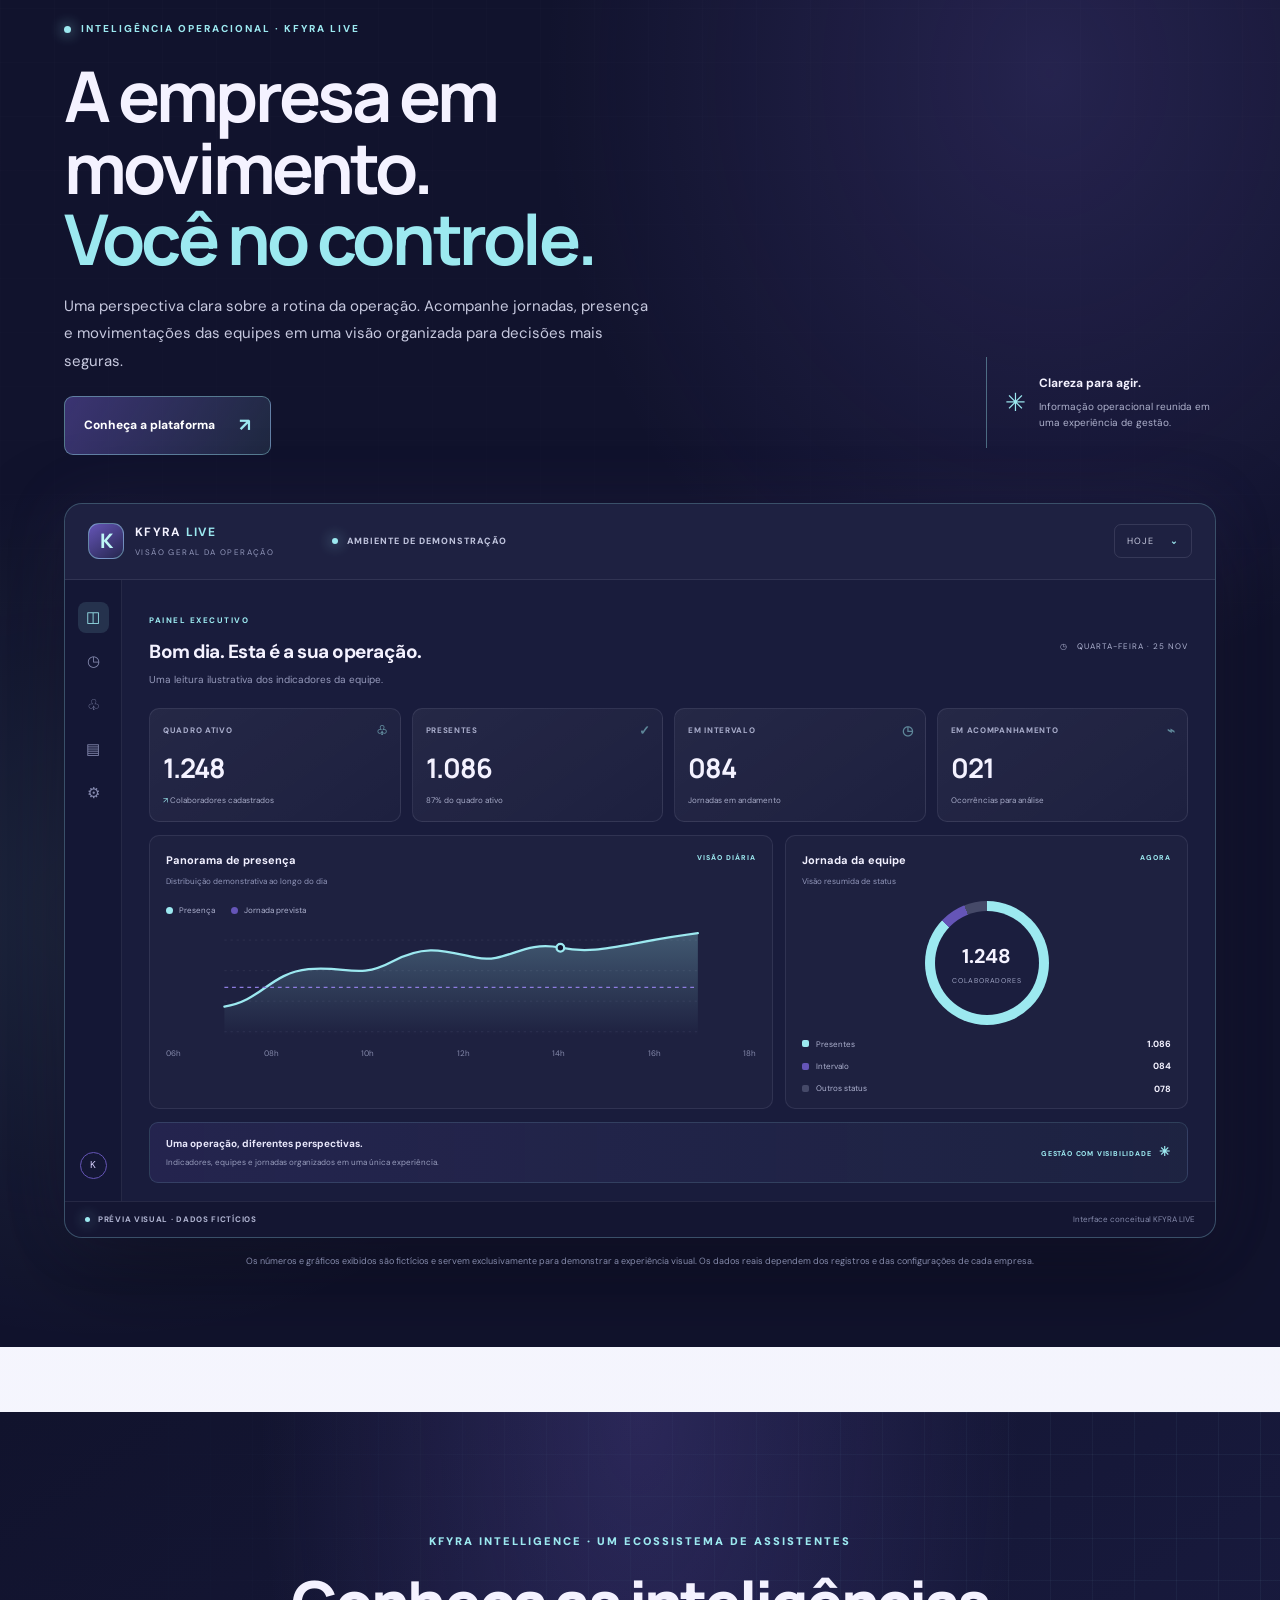
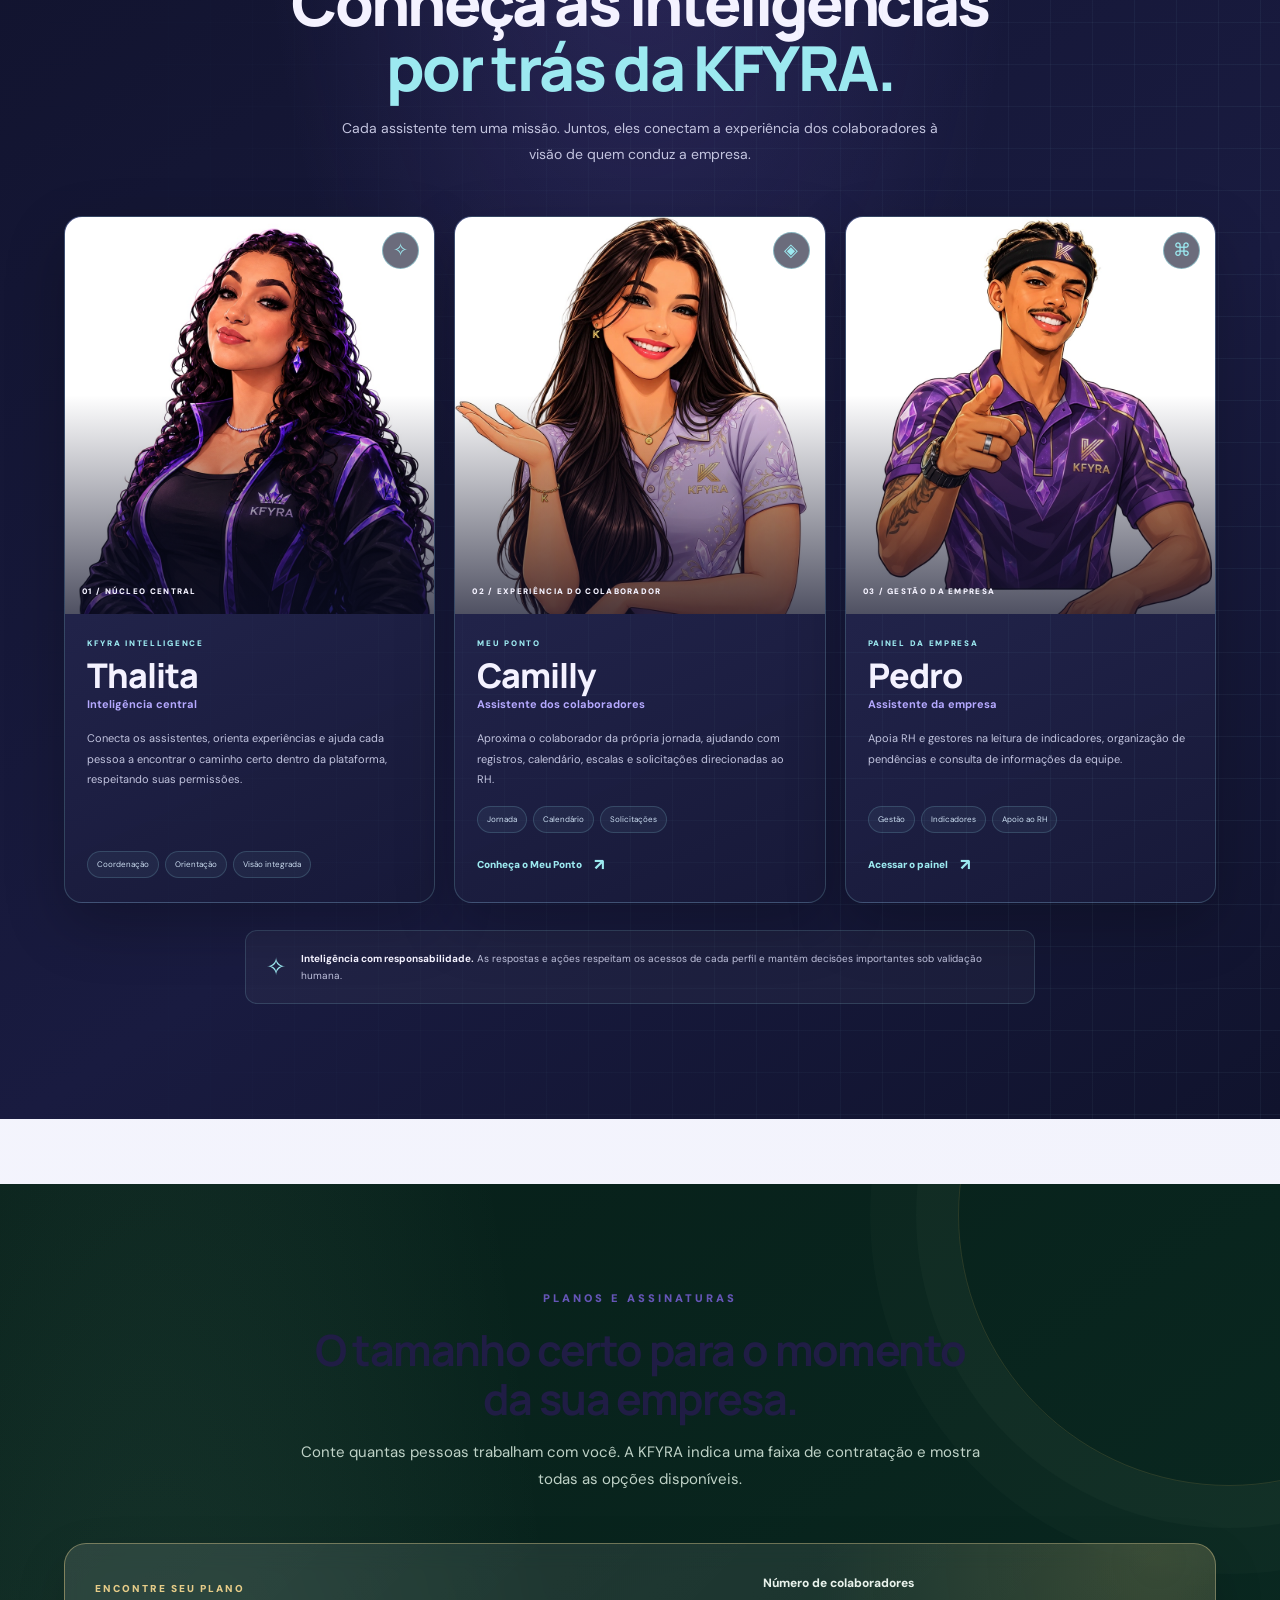
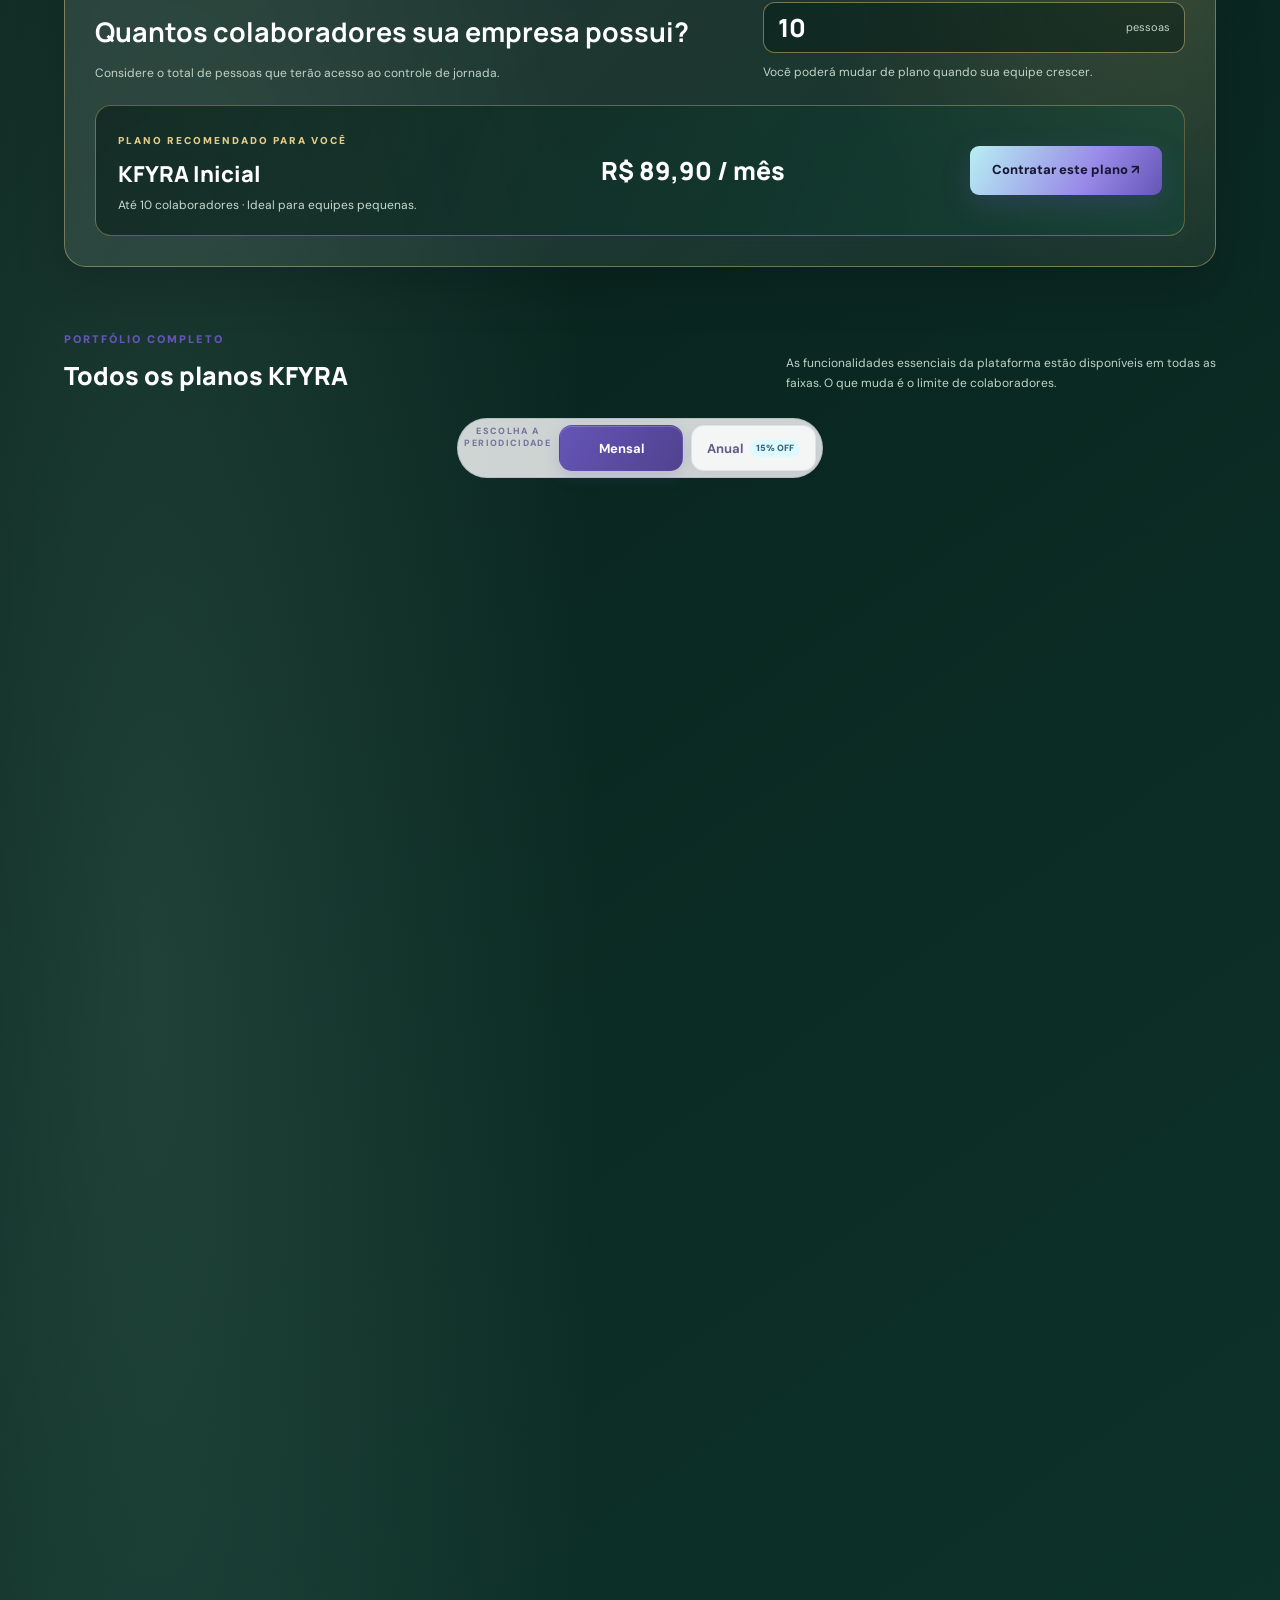
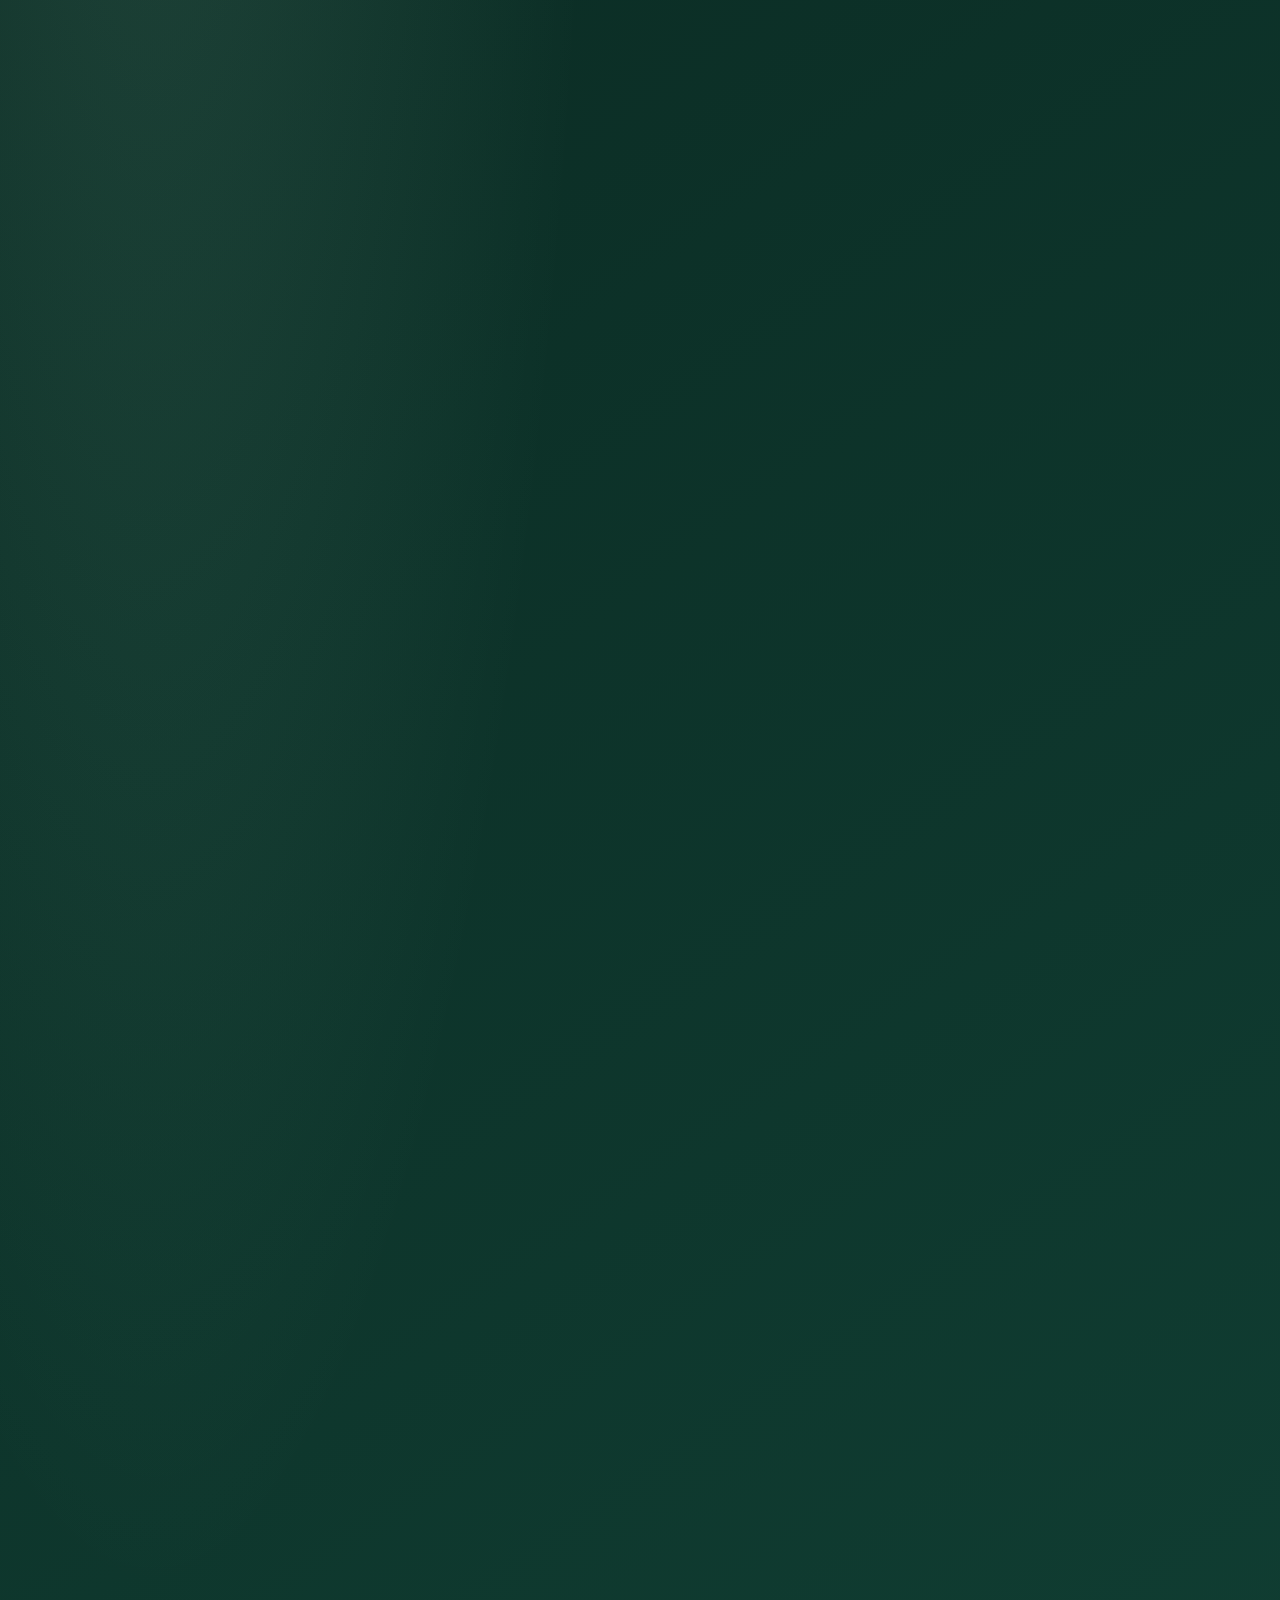
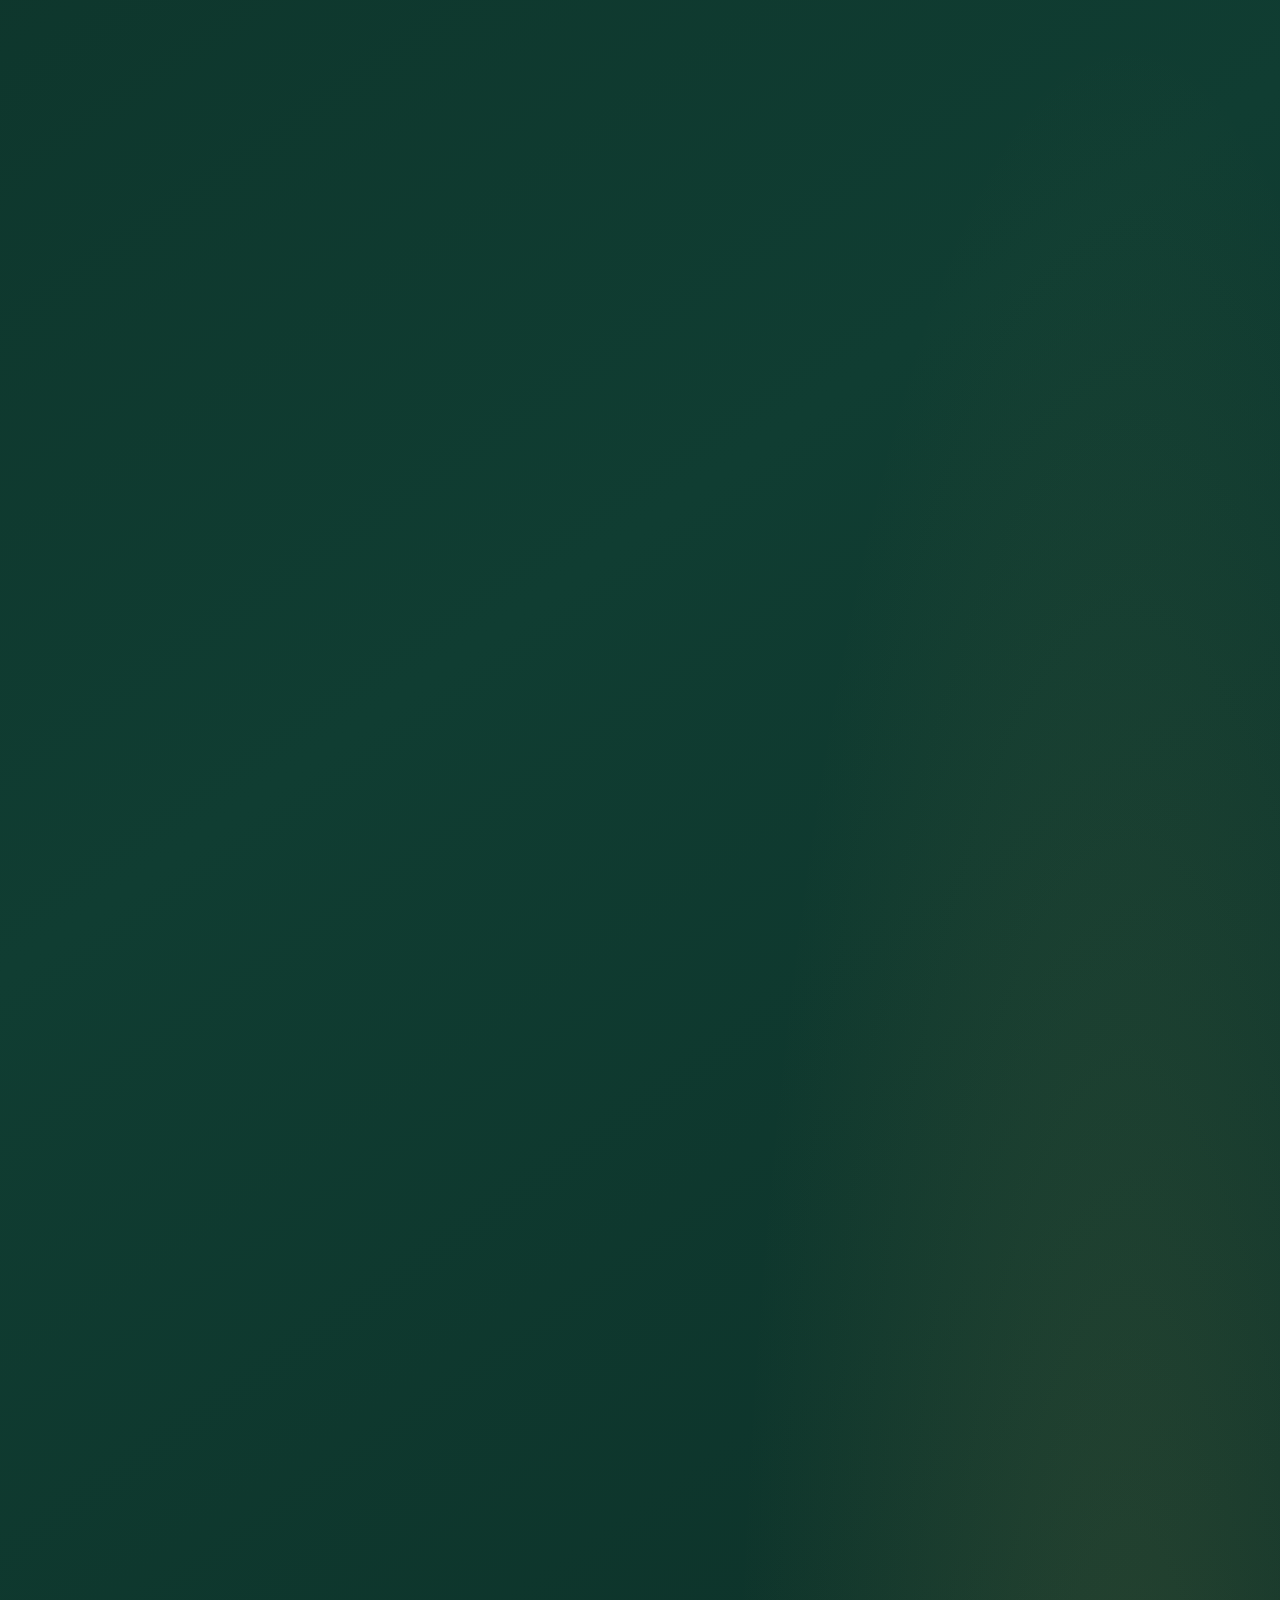
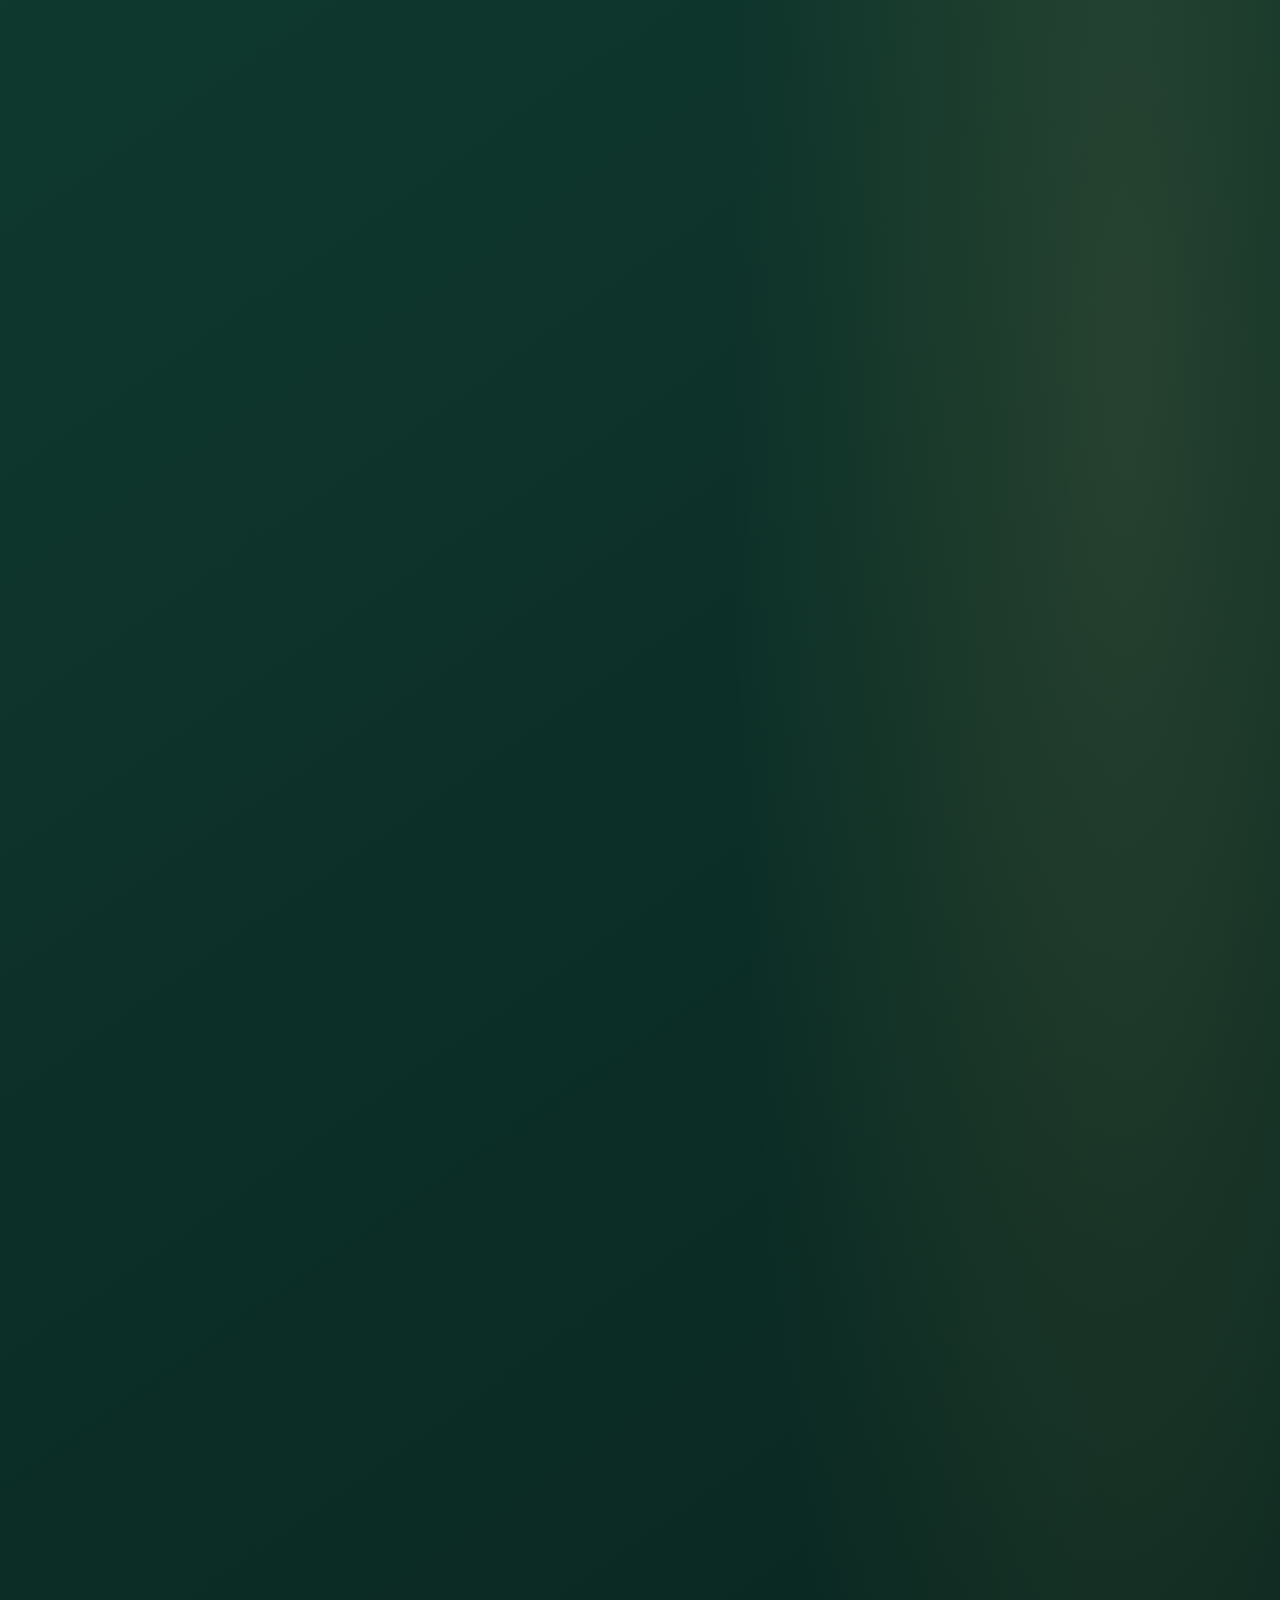
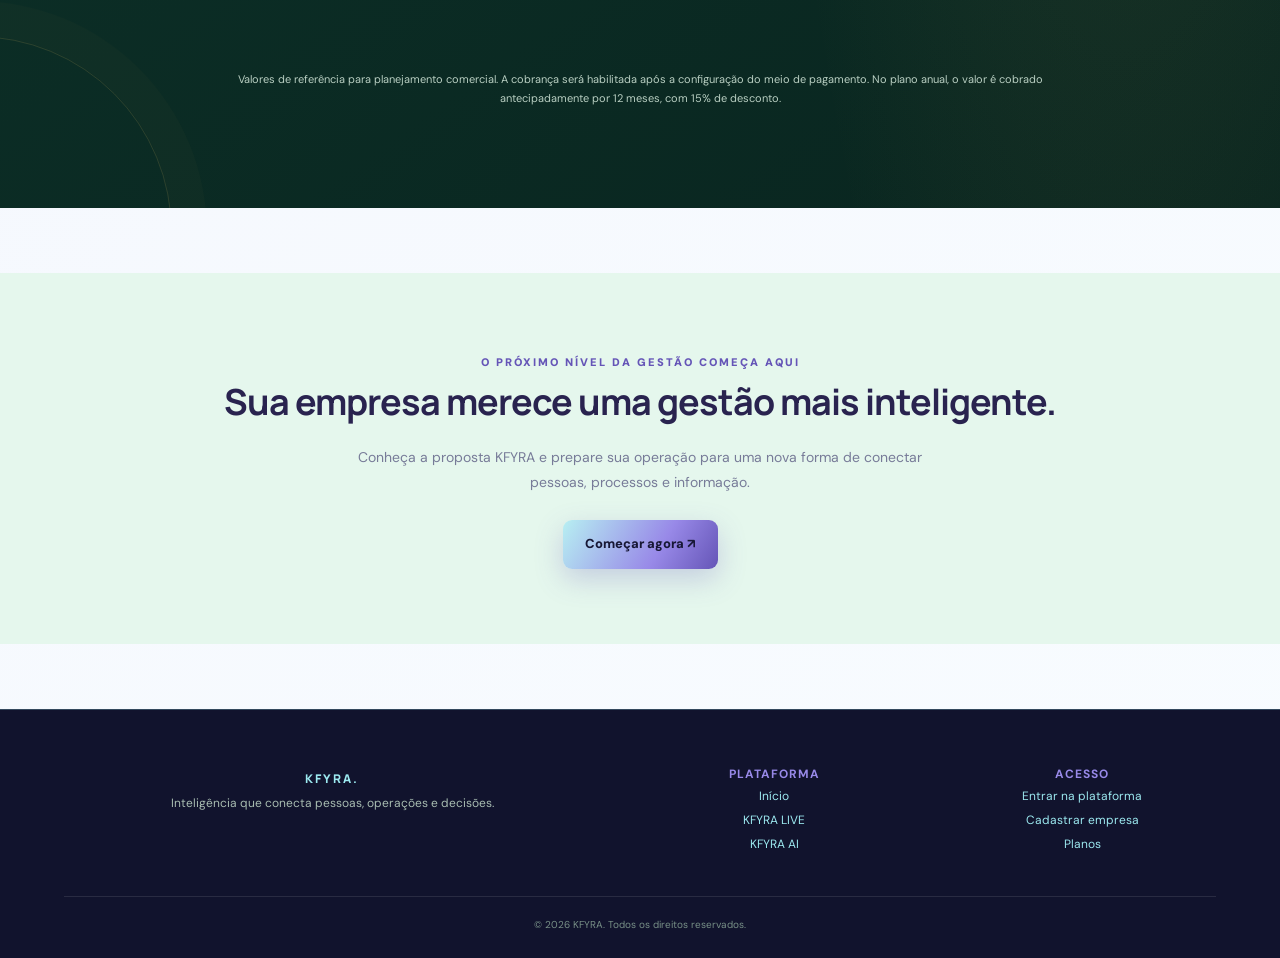
==== commit 768af9de: "Unifica assistentes na seção KFYRA AI com retratos em destaque" ====
--- a/index.html
+++ b/index.html
@@ -497,7 +497,7 @@
    <a href="#inicio">Início</a>
    <a href="#live">KFYRA LIVE</a>
    <a href="#ai">KFYRA AI</a>
-   <a href="#assistentes">Assistentes</a>
+   
    <a href="#planos">Planos</a>
   </nav>
   <div class="header-actions">
@@ -592,38 +592,31 @@
   <p class="live-disclaimer">Os números e gráficos exibidos são fictícios e servem exclusivamente para demonstrar a experiência visual. Os dados reais dependem dos registros e das configurações de cada empresa.</p>
  </div>
 </section>
-<section class="ai-section kfyra-ai-showcase" id="ai">
- <div class="container ai-layout">
-  <div class="ai-copy">
-   <span class="ai-label">INTELIGÊNCIA ARTIFICIAL · NÚCLEO CENTRAL</span>
-   <h2>Thalita.<br><span>A inteligência que conecta.</span></h2>
-   <p>Uma nova forma de conversar com a gestão. Thalita representa o núcleo inteligente da KFYRA, conectando experiências e orientando cada pessoa dentro dos limites do seu acesso.</p>
-   <div class="thalita-capabilities"><span>✧ Coordenação de assistentes</span><span>◈ Contexto e orientação</span><span>⌁ Visão integrada</span></div>
-   <a href="#assistentes" class="btn btn-gold" style="margin-top:18px">Conheça o núcleo KFYRA ↗</a>
+<section class="ai-section kfyra-ai-showcase kfyra-ai-ensemble" id="ai">
+ <div class="container">
+  <div class="ai-ensemble-heading">
+   <span class="ai-label">KFYRA INTELLIGENCE · UM ECOSSISTEMA DE ASSISTENTES</span>
+   <h2>Conheça as inteligências<br><em>por trás da KFYRA.</em></h2>
+   <p>Cada assistente tem uma missão. Juntos, eles conectam a experiência dos colaboradores à visão de quem conduz a empresa.</p>
   </div>
-  <div class="thalita-console">
-   <div class="thalita-console-top"><div class="console-window-dots"><i></i><i></i><i></i></div><span>KFYRA INTELLIGENCE / 01</span><b>INTERFACE DEMONSTRATIVA</b></div>
-   <div class="thalita-console-body">
-    <div class="thalita-profile-row"><div class="ai-avatar thalita-chat-avatar"><img src="assets/thalita.jpeg?v=6" alt="Foto de perfil de Thalita" loading="eager"></div><div class="thalita-chat-identity"><strong>Thalita</strong><small><i></i> Núcleo central · Assistente virtual</small></div><span class="thalita-profile-mark">✧</span></div>
-    <div class="thalita-welcome"><small>OLÁ, COMO POSSO AJUDAR?</small><h3>Vamos olhar para sua operação<br><em>com uma nova perspectiva.</em></h3><p>Posso ajudar a organizar informações, orientar consultas e conectar você à experiência certa dentro da KFYRA.</p></div>
-    <div class="thalita-prompt-label">EXEMPLOS DE CONVERSA</div>
-    <div class="thalita-prompt-grid"><div><span>◷</span>Resumo da jornada</div><div><span>◈</span>Visão das equipes</div><div><span>⌁</span>Pendências do RH</div><div><span>✧</span>Explorar indicadores</div></div>
-    <div class="thalita-input"><span>Escreva sua mensagem...</span><b>↑</b></div>
-    <div class="thalita-preview-note">Prévia de interface. As conversas com dados da empresa dependem da integração segura e das permissões do usuário.</div>
-   </div>
+  <div class="ai-ensemble-grid">
+   <article class="ai-persona ai-persona-thalita">
+    <div class="ai-persona-visual"><img src="assets/thalita.jpeg?v=6" alt="Thalita, inteligência central da KFYRA" loading="lazy"><span class="ai-persona-index">01 / NÚCLEO CENTRAL</span><span class="ai-persona-seal">✧</span></div>
+    <div class="ai-persona-info"><span class="ai-persona-kicker">KFYRA INTELLIGENCE</span><h3>Thalita</h3><strong>Inteligência central</strong><p>Conecta os assistentes, orienta experiências e ajuda cada pessoa a encontrar o caminho certo dentro da plataforma, respeitando suas permissões.</p><div class="ai-persona-tags"><span>Coordenação</span><span>Orientação</span><span>Visão integrada</span></div></div>
+   </article>
+   <article class="ai-persona ai-persona-camilly">
+    <div class="ai-persona-visual"><img src="assets/camilly.webp?v=1" alt="Camilly, assistente dos colaboradores no Meu Ponto" loading="lazy"><span class="ai-persona-index">02 / EXPERIÊNCIA DO COLABORADOR</span><span class="ai-persona-seal">◈</span></div>
+    <div class="ai-persona-info"><span class="ai-persona-kicker">MEU PONTO</span><h3>Camilly</h3><strong>Assistente dos colaboradores</strong><p>Aproxima o colaborador da própria jornada, ajudando com registros, calendário, escalas e solicitações direcionadas ao RH.</p><div class="ai-persona-tags"><span>Jornada</span><span>Calendário</span><span>Solicitações</span></div><a href="ponto.html" class="ai-persona-link">Conheça o Meu Ponto <span>↗</span></a></div>
+   </article>
+   <article class="ai-persona ai-persona-pedro">
+    <div class="ai-persona-visual"><img src="assets/pedro.webp?v=1" alt="Pedro, assistente do painel empresarial" loading="lazy"><span class="ai-persona-index">03 / GESTÃO DA EMPRESA</span><span class="ai-persona-seal">⌘</span></div>
+    <div class="ai-persona-info"><span class="ai-persona-kicker">PAINEL DA EMPRESA</span><h3>Pedro</h3><strong>Assistente da empresa</strong><p>Apoia RH e gestores na leitura de indicadores, organização de pendências e consulta de informações da equipe.</p><div class="ai-persona-tags"><span>Gestão</span><span>Indicadores</span><span>Apoio ao RH</span></div><a href="login.html" class="ai-persona-link">Acessar o painel <span>↗</span></a></div>
+   </article>
   </div>
+  <div class="ai-ensemble-foot"><span>✧</span><p><strong>Inteligência com responsabilidade.</strong> As respostas e ações respeitam os acessos de cada perfil e mantêm decisões importantes sob validação humana.</p></div>
  </div>
 </section>
-<section class="crystal-crew" id="assistentes">
- <div class="container">
-  <div class="section-head"><span class="kicker">INTELIGÊNCIA QUE CAMINHA COM VOCÊ</span><h2>Conheça quem está ao seu lado.</h2><p>Do dia a dia dos colaboradores à gestão da empresa, a KFYRA tem assistentes preparados para tornar a experiência mais simples.</p></div>
-  <div class="crew-grid">
-   <article class="crew-card crew-thalita"><div class="crew-orbit"></div><div class="crew-avatar"><img src="assets/thalita.jpeg?v=2" alt="Thalita, KFYRA IA e inteligência central da plataforma"></div><div class="crew-content"><span class="crew-tag">KFYRA INTELLIGENCE · NÚCLEO CENTRAL</span><h3>Thalita</h3><p class="crew-role">KFYRA IA · Inteligência central</p><p>“Olá! Eu sou a Thalita, a inteligência artificial da KFYRA. Minha missão é conectar as experiências e ajudar cada pessoa a encontrar o apoio certo dentro da plataforma.”</p><p class="crew-description">A proposta é coordenar os assistentes especializados, orientar consultas e apoiar a análise de informações, respeitando as permissões e a validação humana em decisões importantes.</p><div class="crew-skills"><span>Coordenação de assistentes</span><span>Orientação inteligente</span><span>Integração entre áreas</span></div><span class="crew-link">Conheça a inteligência KFYRA <span>✦</span></span></div></article>
-   <article class="crew-card crew-camilly"><div class="crew-orbit"></div><div class="crew-avatar"><img src="assets/camilly.webp?v=1" alt="Camilly, assistente dos colaboradores"></div><div class="crew-content"><span class="crew-tag">MEU PONTO</span><h3>Camilly</h3><p class="crew-role">Assistente dos colaboradores</p><p>“Olá! Eu sou a Camilly, assistente dos seus colaboradores. Estou aqui para tornar a rotina mais simples, organizada e tranquila.”</p><p class="crew-description">Posso orientar sobre registros de entrada e saída, acompanhar a jornada, explicar o calendário e ajudar a preparar solicitações para o RH.</p><div class="crew-skills"><span>Registro de jornada</span><span>Calendário e escalas</span><span>Solicitações ao RH</span></div><a href="ponto.html" class="crew-link">Conheça o Meu Ponto <span>↗</span></a></div></article>
-   <article class="crew-card crew-pedro"><div class="crew-orbit"></div><div class="crew-avatar"><img src="assets/pedro.webp?v=1" alt="Pedro, assistente da empresa"></div><div class="crew-content"><span class="crew-tag">PAINEL DA EMPRESA</span><h3>Pedro</h3><p class="crew-role">Assistente da empresa</p><p>“Olá! Eu sou o Pedro, assistente da empresa. Estou aqui para apoiar o RH e os gestores na administração da equipe.”</p><p class="crew-description">Posso ajudar a acompanhar indicadores, organizar pendências, consultar informações da equipe e orientar os processos de gestão de pessoas.</p><div class="crew-skills"><span>Gestão de equipe</span><span>Indicadores e relatórios</span><span>Apoio ao RH</span></div><a href="login.html" class="crew-link">Acessar o painel <span>↗</span></a></div></article>
-  </div>
- </div>
-</section>
+
 <section class="section" id="planos"><div class="container">
 <div class="section-head"><span class="kicker">PLANOS E ASSINATURAS</span><h2>O tamanho certo para o momento da sua empresa.</h2><p>Conte quantas pessoas trabalham com você. A KFYRA indica uma faixa de contratação e mostra todas as opções disponíveis.</p></div>
 <div class="plan-finder"><div class="finder-copy"><span class="finder-label">ENCONTRE SEU PLANO</span><h3>Quantos colaboradores sua empresa possui?</h3><p>Considere o total de pessoas que terão acesso ao controle de jornada.</p></div><div class="finder-controls"><label for="qtdColaboradores">Número de colaboradores</label><div class="finder-input"><input id="qtdColaboradores" type="number" min="1" max="100000" value="10" inputmode="numeric"><span>pessoas</span></div><small>Você poderá mudar de plano quando sua equipe crescer.</small></div><div class="finder-result" id="recomendacaoPlano" aria-live="polite"></div></div>
@@ -816,5 +809,42 @@
 @media(prefers-reduced-motion:reduce){.live-cta{transition:none}}
 </style>
 
+<style id="kfyra-ai-ensemble-design">
+/* KFYRA AI — galeria principal de assistentes com retratos em destaque */
+.kfyra-ai-ensemble{padding:clamp(76px,9vw,118px) 0!important;background:radial-gradient(ellipse at 50% 0%,rgba(101,85,183,.28),transparent 42%),linear-gradient(145deg,#11132d,#191b40 60%,#10132d)!important}
+.ai-ensemble-heading{max-width:760px;margin:0 auto 48px;text-align:center}
+.ai-ensemble-heading .ai-label{color:#9ce9f0}
+.ai-ensemble-heading h2{margin:17px 0 15px;color:#f4f2ff;font:800 clamp(38px,5.5vw,62px)/1.06 Manrope,sans-serif;letter-spacing:-2.6px}
+.ai-ensemble-heading h2 em{color:#9ce9f0;font-style:normal}
+.ai-ensemble-heading>p{max-width:620px;margin:0 auto;color:#c3c4df;font-size:14px;line-height:1.85}
+.ai-ensemble-grid{display:grid;grid-template-columns:repeat(3,minmax(0,1fr));gap:19px;align-items:stretch}
+.ai-persona{overflow:hidden;display:flex;flex-direction:column;min-width:0;border:1px solid rgba(156,233,240,.2);border-radius:18px;background:linear-gradient(155deg,rgba(43,45,88,.98),rgba(23,25,57,.99));box-shadow:0 22px 60px rgba(0,0,0,.24);transition:transform .3s,border-color .3s,box-shadow .3s}
+.ai-persona:hover{transform:translateY(-7px);border-color:rgba(156,233,240,.55);box-shadow:0 30px 75px rgba(0,0,0,.34),0 0 35px rgba(101,85,183,.13)}
+.ai-persona-visual{position:relative;height:clamp(290px,31vw,410px);overflow:hidden;background:linear-gradient(145deg,#6555b7,#11132d)}
+.ai-persona-visual:after{content:"";position:absolute;inset:45% 0 0;background:linear-gradient(transparent,rgba(12,14,38,.72))}
+.ai-persona-visual img{display:block;width:100%;height:100%;object-fit:cover;object-position:center 20%;transition:transform .6s}
+.ai-persona:hover .ai-persona-visual img{transform:scale(1.035)}
+.ai-persona-thalita .ai-persona-visual img{object-position:center 18%}
+.ai-persona-camilly .ai-persona-visual img,.ai-persona-pedro .ai-persona-visual img{object-position:center 16%}
+.ai-persona-index{position:absolute;z-index:1;left:17px;bottom:16px;color:#f4f2ff;font-size:8px;font-weight:900;letter-spacing:1.3px}
+.ai-persona-seal{position:absolute;z-index:1;top:15px;right:15px;display:grid;place-items:center;width:37px;height:37px;border:1px solid rgba(156,233,240,.55);border-radius:50%;background:rgba(17,19,45,.62);color:#9ce9f0;font-size:18px;backdrop-filter:blur(8px)}
+.ai-persona-info{display:flex;flex:1;flex-direction:column;align-items:flex-start;padding:23px 22px 24px}
+.ai-persona-kicker{color:#9ce9f0;font-size:8px;font-weight:900;letter-spacing:1.7px}
+.ai-persona-info h3{margin:8px 0 1px;color:#f4f2ff;font:800 34px/1.1 Manrope,sans-serif;letter-spacing:-1px}
+.ai-persona-info>strong{color:#b5a9ff;font-size:11px}
+.ai-persona-info>p{margin:15px 0 17px;color:#c2c4df;font-size:11px;line-height:1.85}
+.ai-persona-tags{display:flex;flex-wrap:wrap;gap:6px;margin-top:auto}
+.ai-persona-tags span{padding:6px 9px;border:1px solid rgba(156,233,240,.17);border-radius:30px;background:rgba(156,233,240,.055);color:#cbdcf0;font-size:8px}
+.ai-persona-link{display:inline-flex;align-items:center;gap:12px;margin-top:19px;color:#9ce9f0;font-size:10px;font-weight:900}
+.ai-persona-link span{font-size:16px}
+.ai-ensemble-foot{display:flex;align-items:center;gap:15px;max-width:790px;margin:27px auto 0;padding:17px 20px;border:1px solid rgba(156,233,240,.16);border-radius:12px;background:rgba(255,255,255,.035)}
+.ai-ensemble-foot>span{color:#9ce9f0;font-size:24px}
+.ai-ensemble-foot p{margin:0;color:#bfc1dc;font-size:10px;line-height:1.7}
+.ai-ensemble-foot strong{color:#f4f2ff}
+@media(max-width:900px){.ai-ensemble-grid{grid-template-columns:repeat(2,minmax(0,1fr))}.ai-persona-thalita{grid-column:1/-1}.ai-persona-thalita .ai-persona-visual{height:390px}}
+@media(max-width:620px){.kfyra-ai-ensemble{padding:65px 0!important}.ai-ensemble-heading{margin-bottom:30px;text-align:left}.ai-ensemble-heading h2{font-size:clamp(36px,10vw,48px);letter-spacing:-1.8px}.ai-ensemble-heading>p{font-size:13px}.ai-ensemble-grid{grid-template-columns:1fr;gap:16px}.ai-persona-thalita{grid-column:auto}.ai-persona-visual,.ai-persona-thalita .ai-persona-visual{height:clamp(320px,105vw,430px)}.ai-persona-info{padding:21px}.ai-persona-info h3{font-size:31px}.ai-ensemble-foot{align-items:flex-start;padding:15px}}
+@media(prefers-reduced-motion:reduce){.ai-persona,.ai-persona-visual img{transition:none!important}}
+</style>
+
 </body>
 </html>
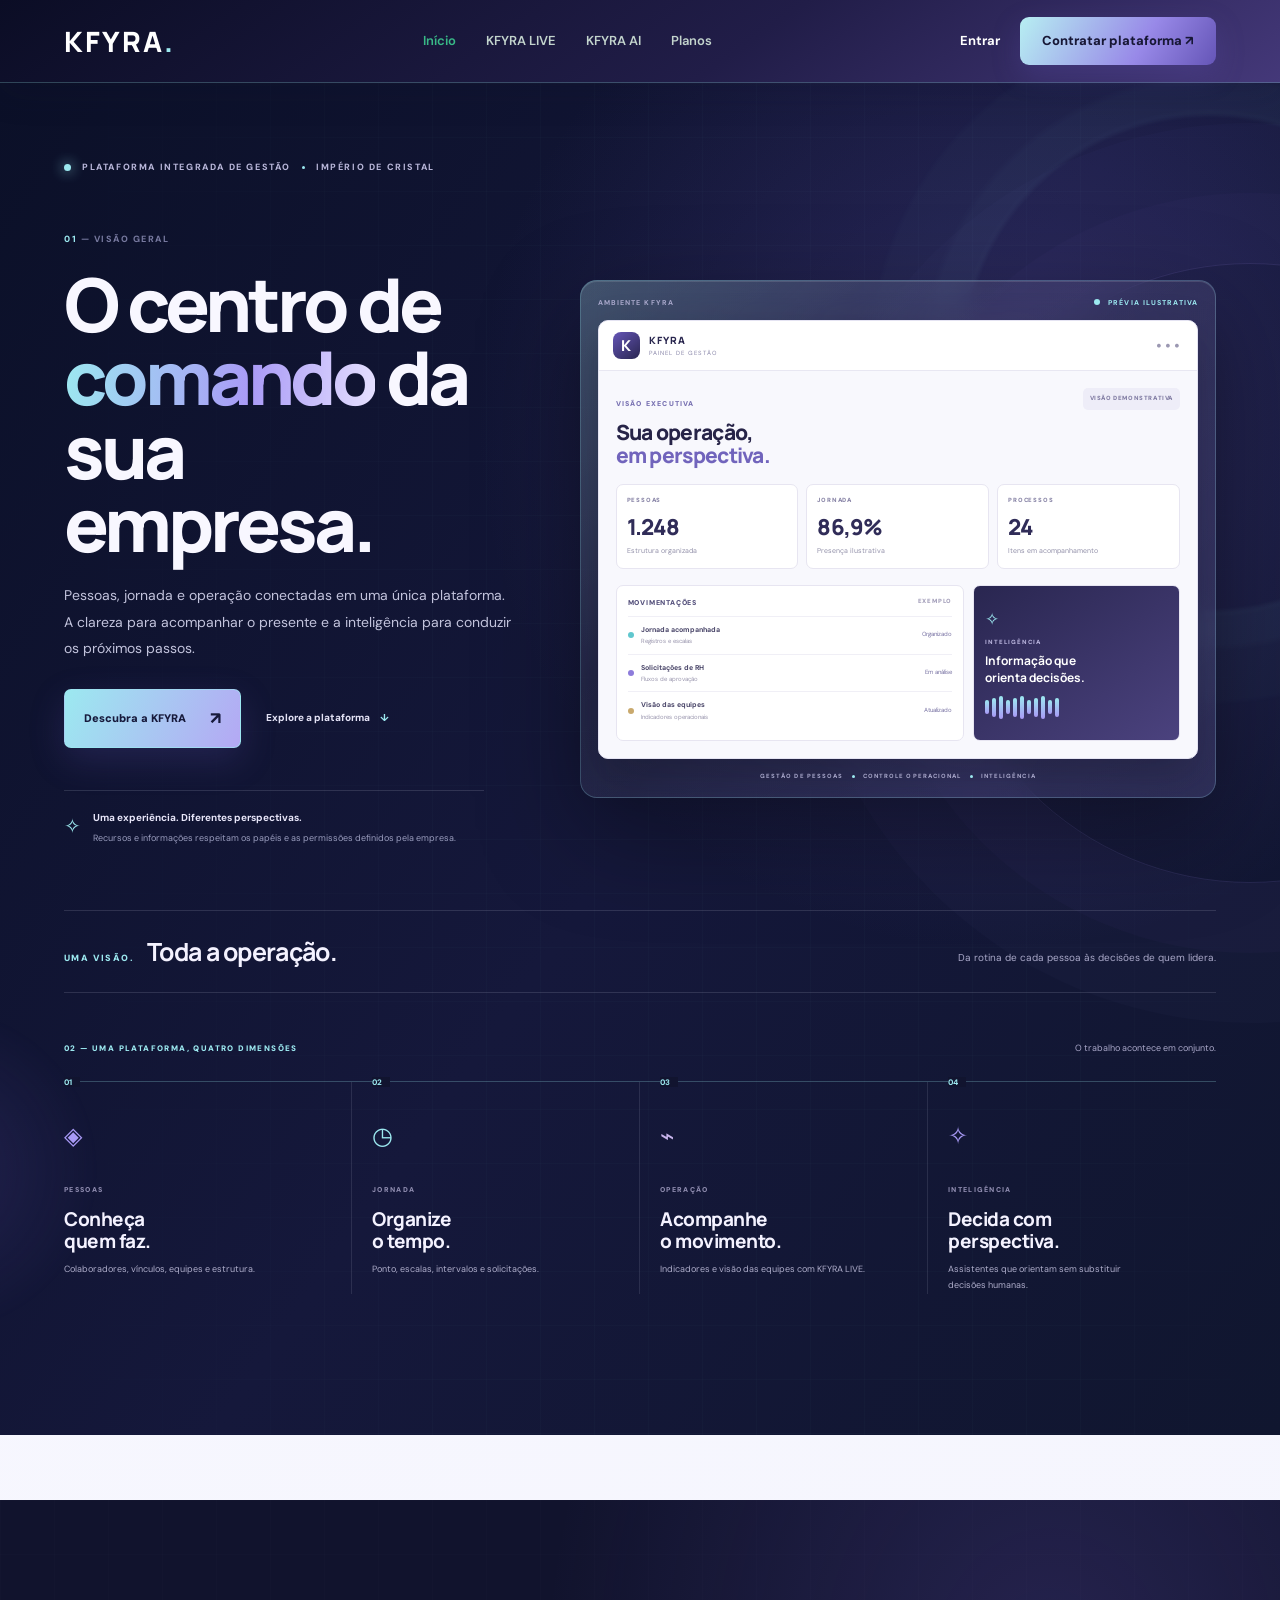
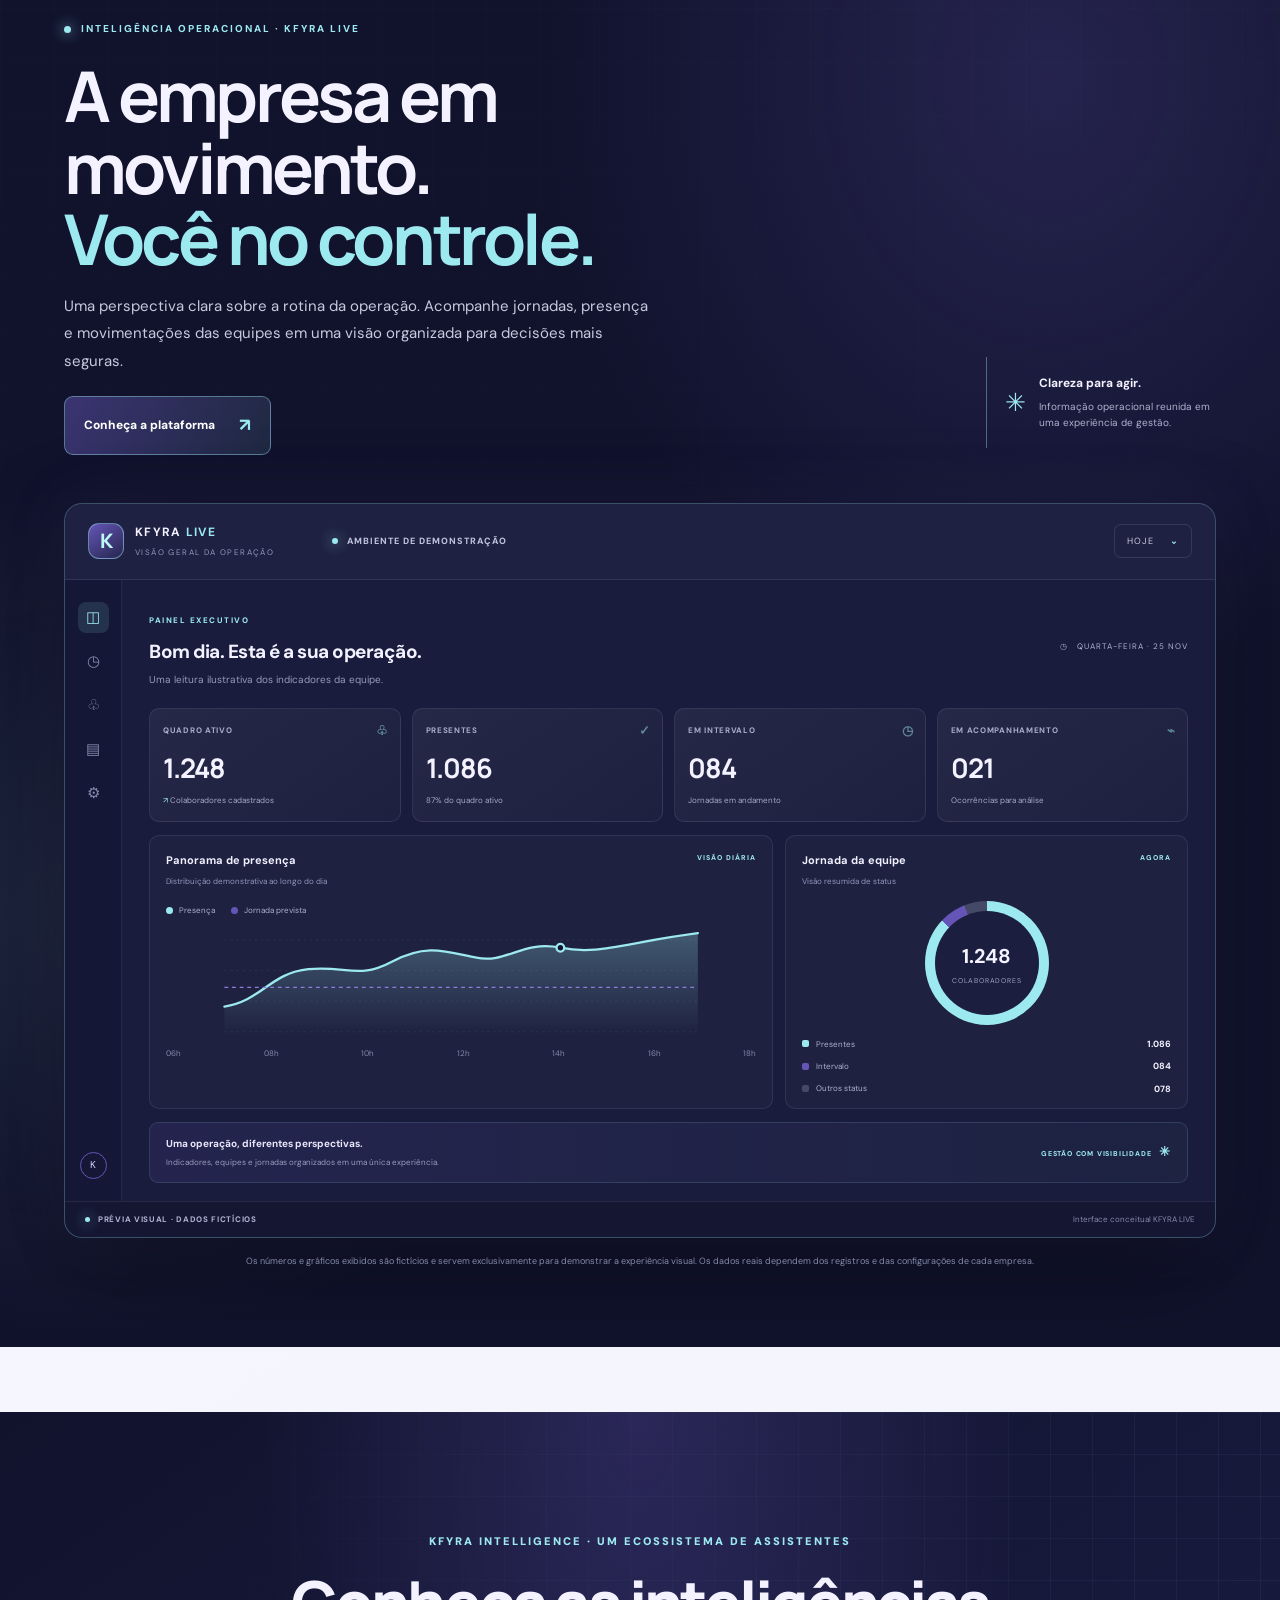
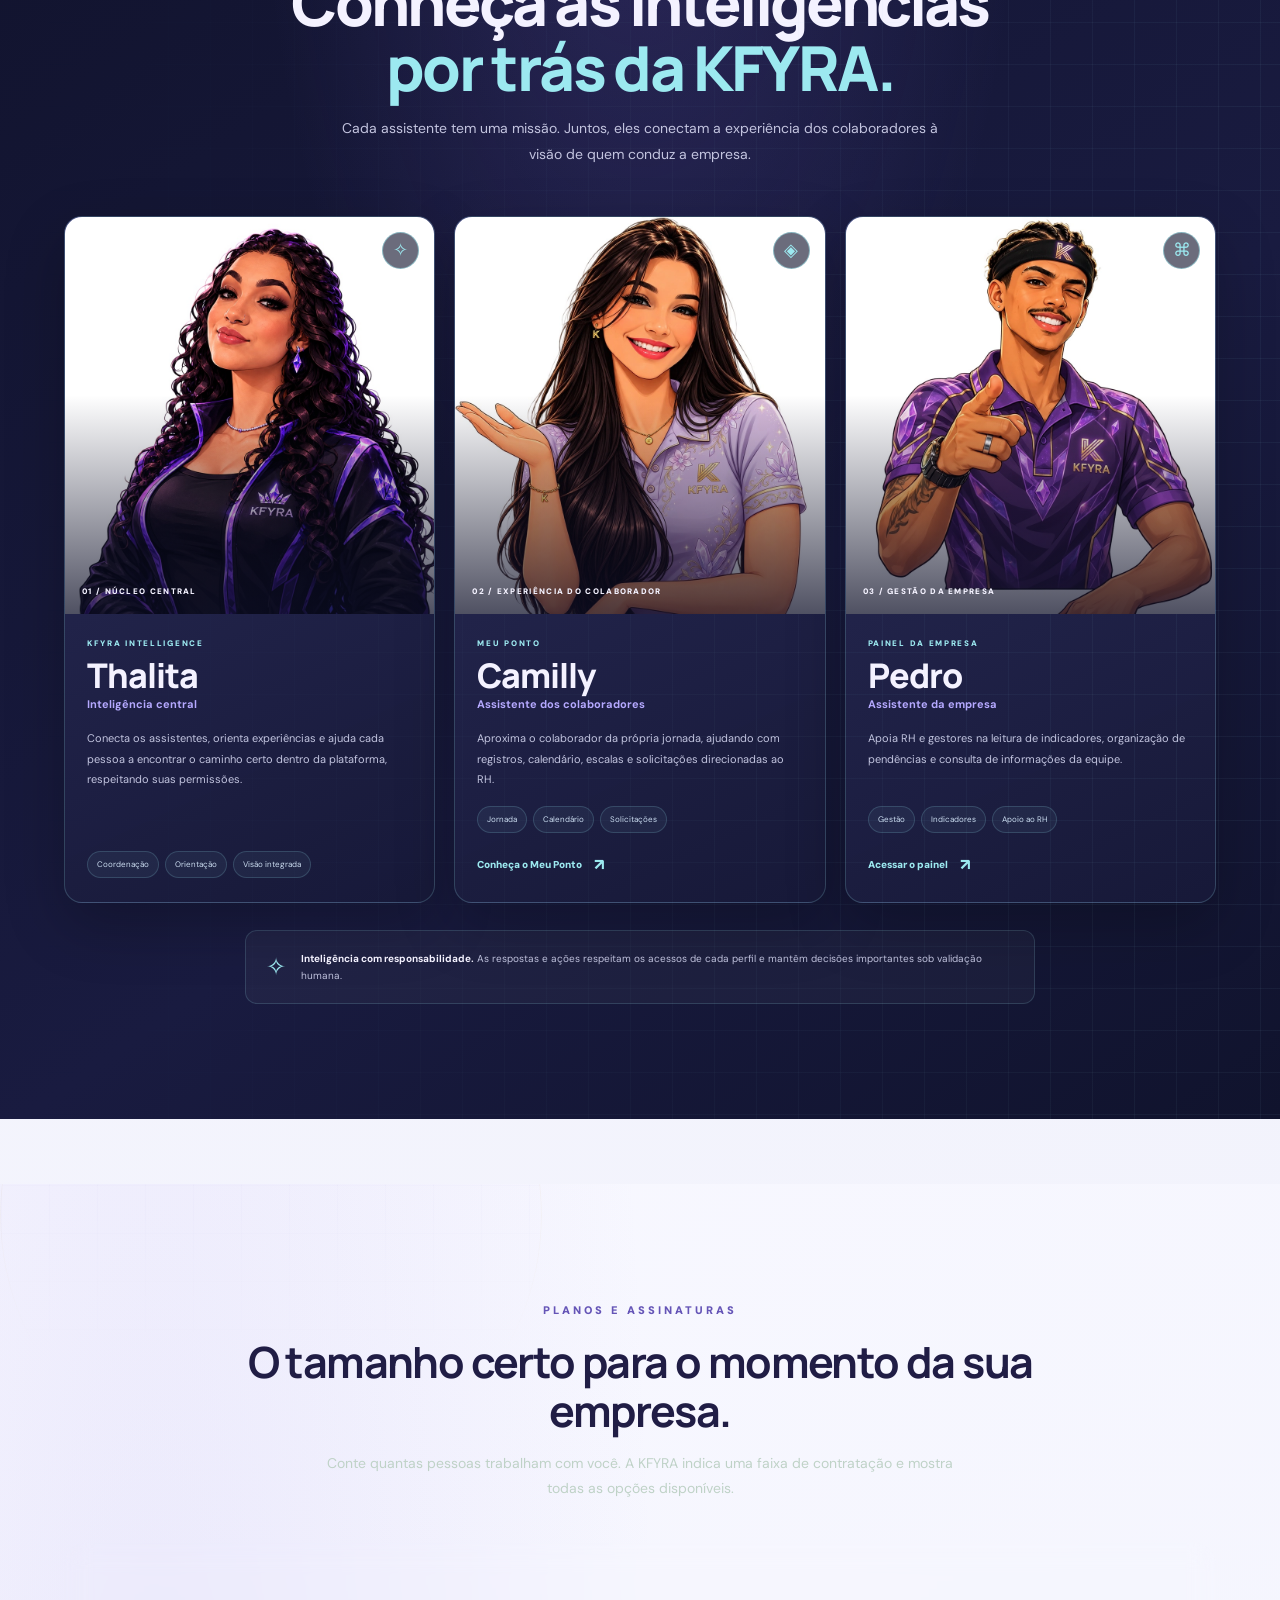
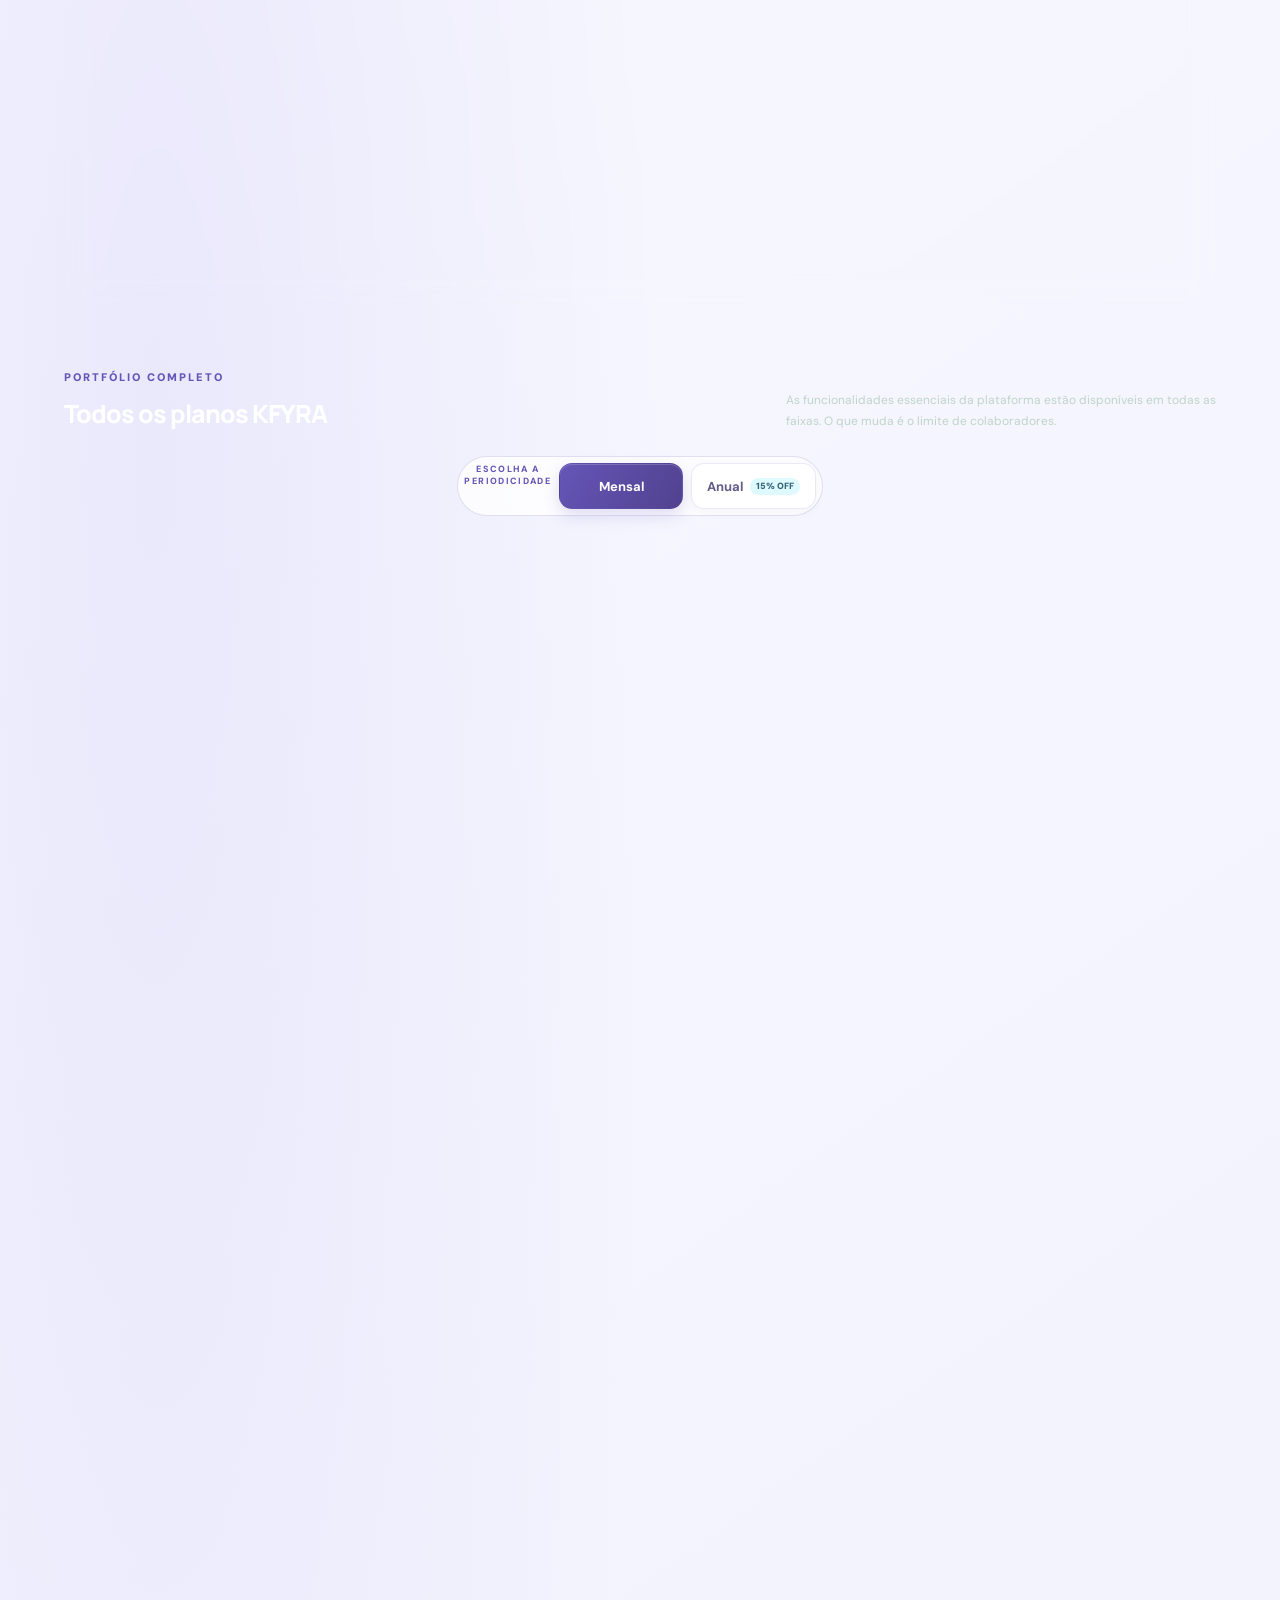
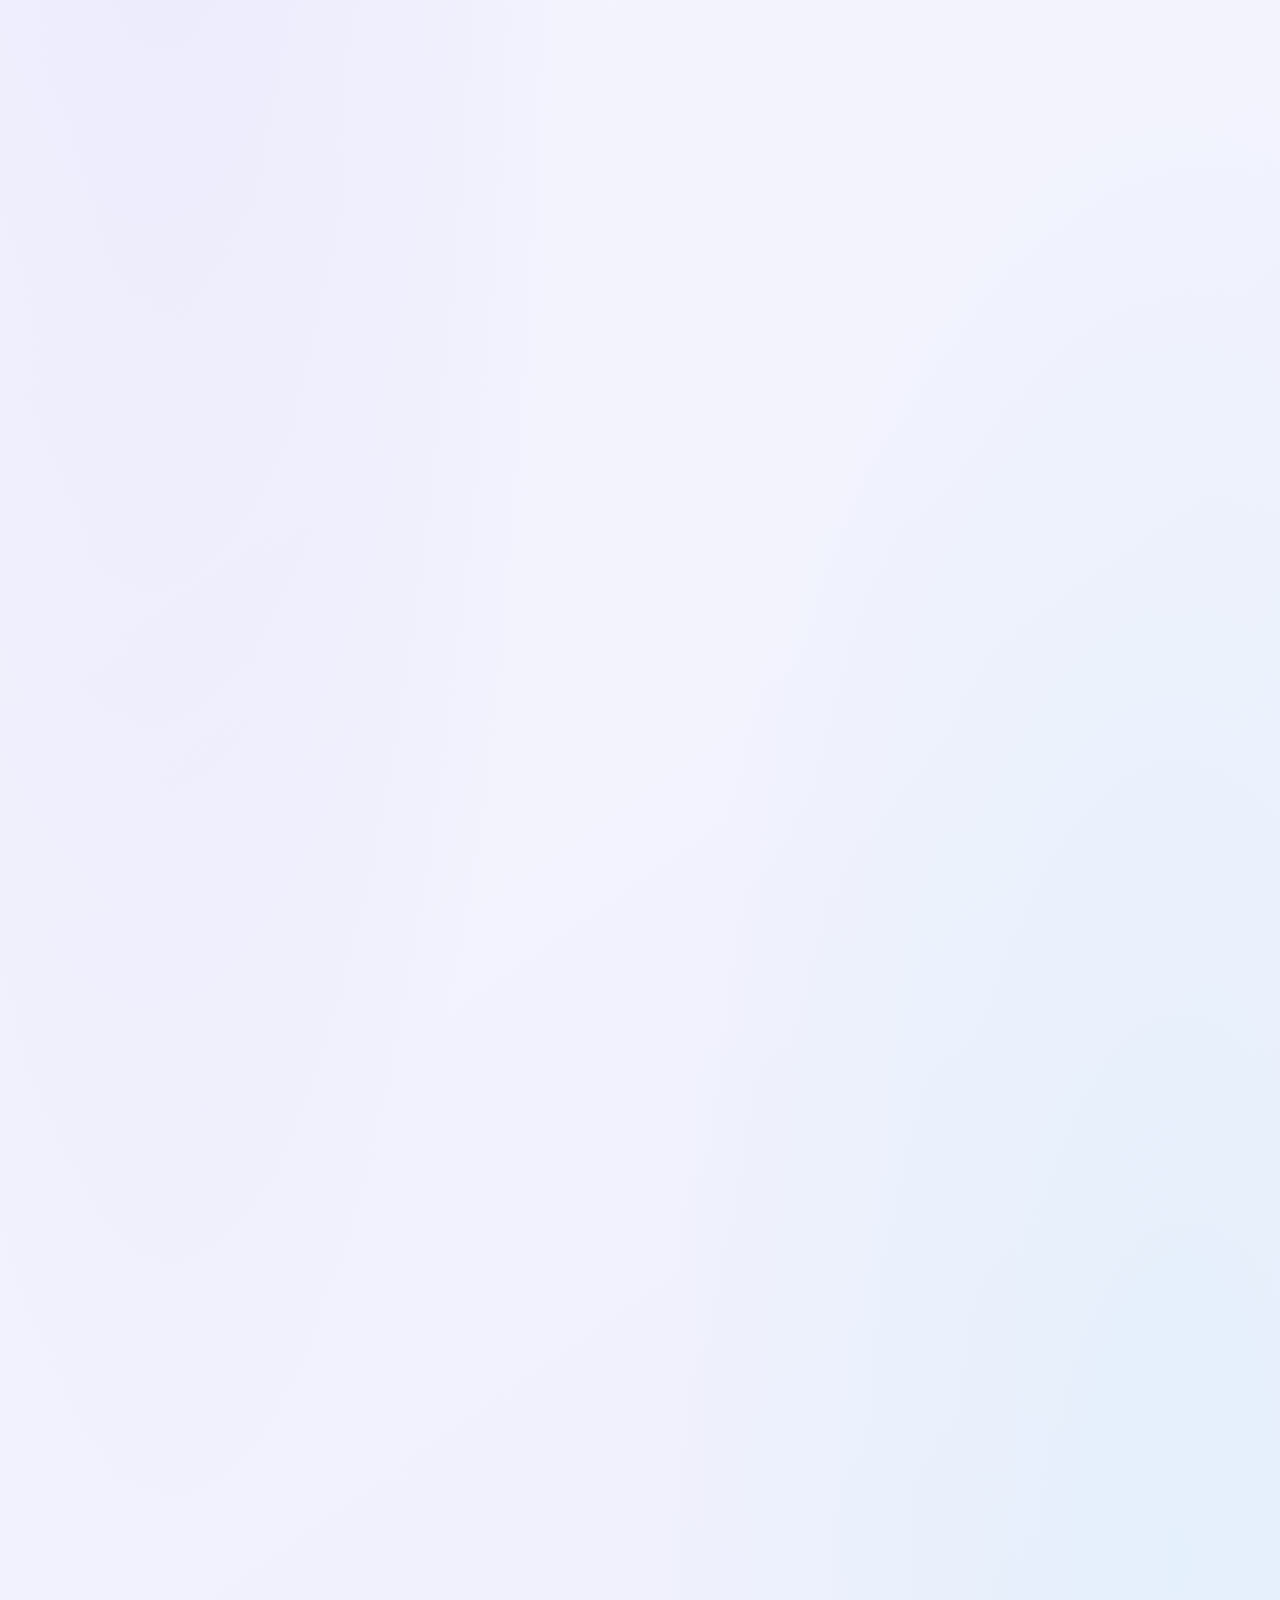
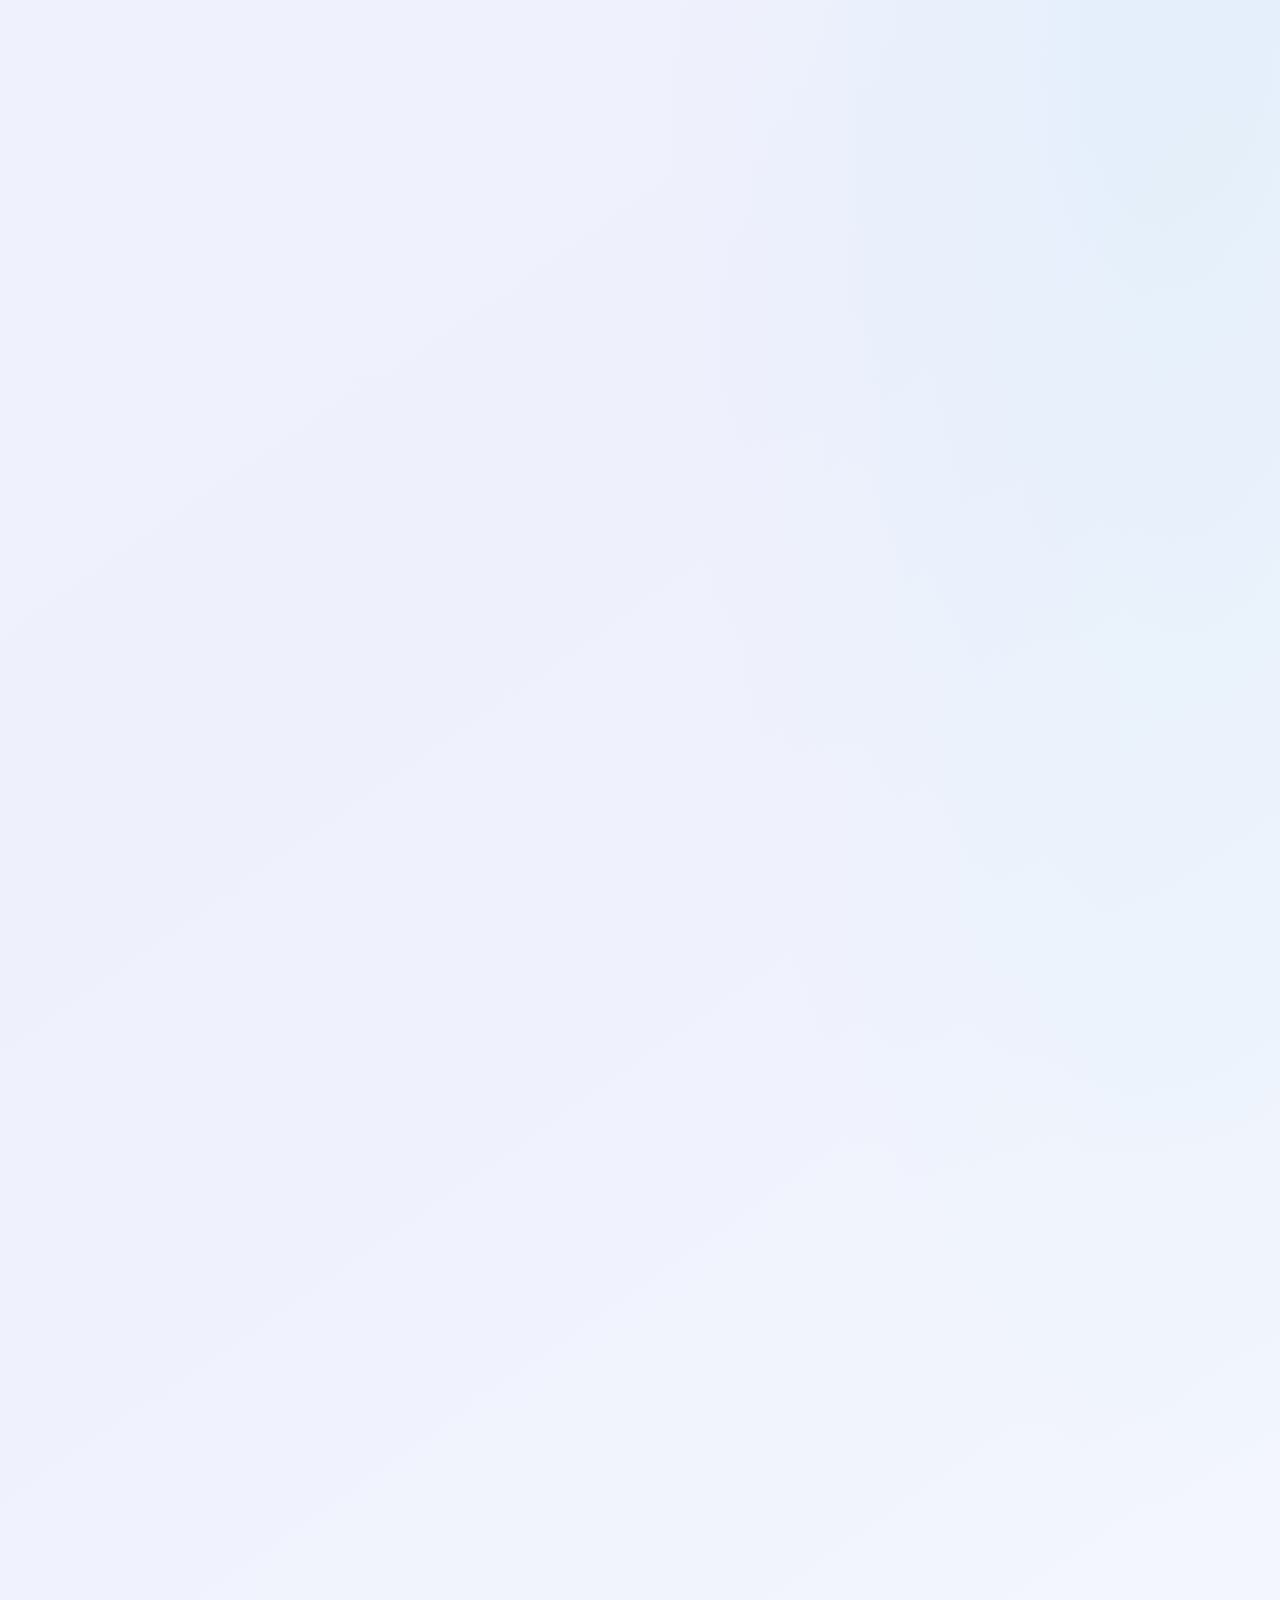
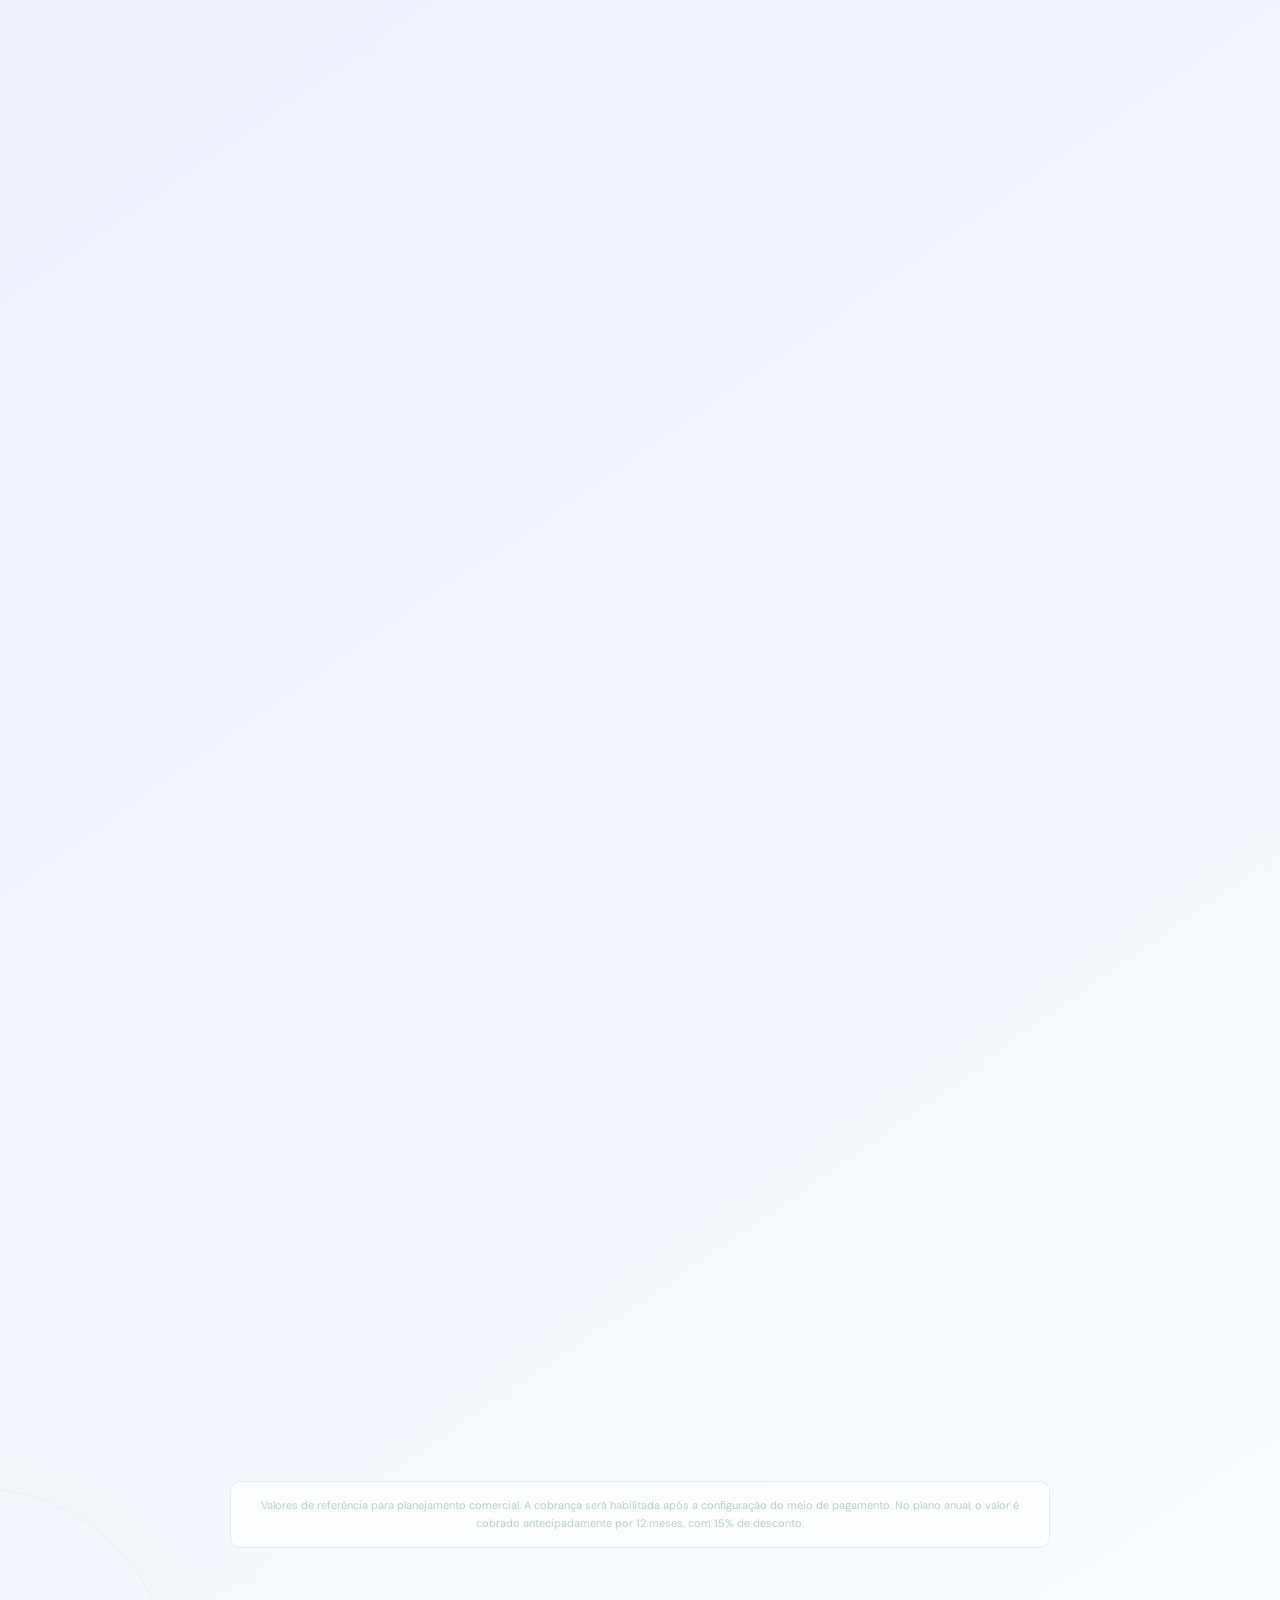
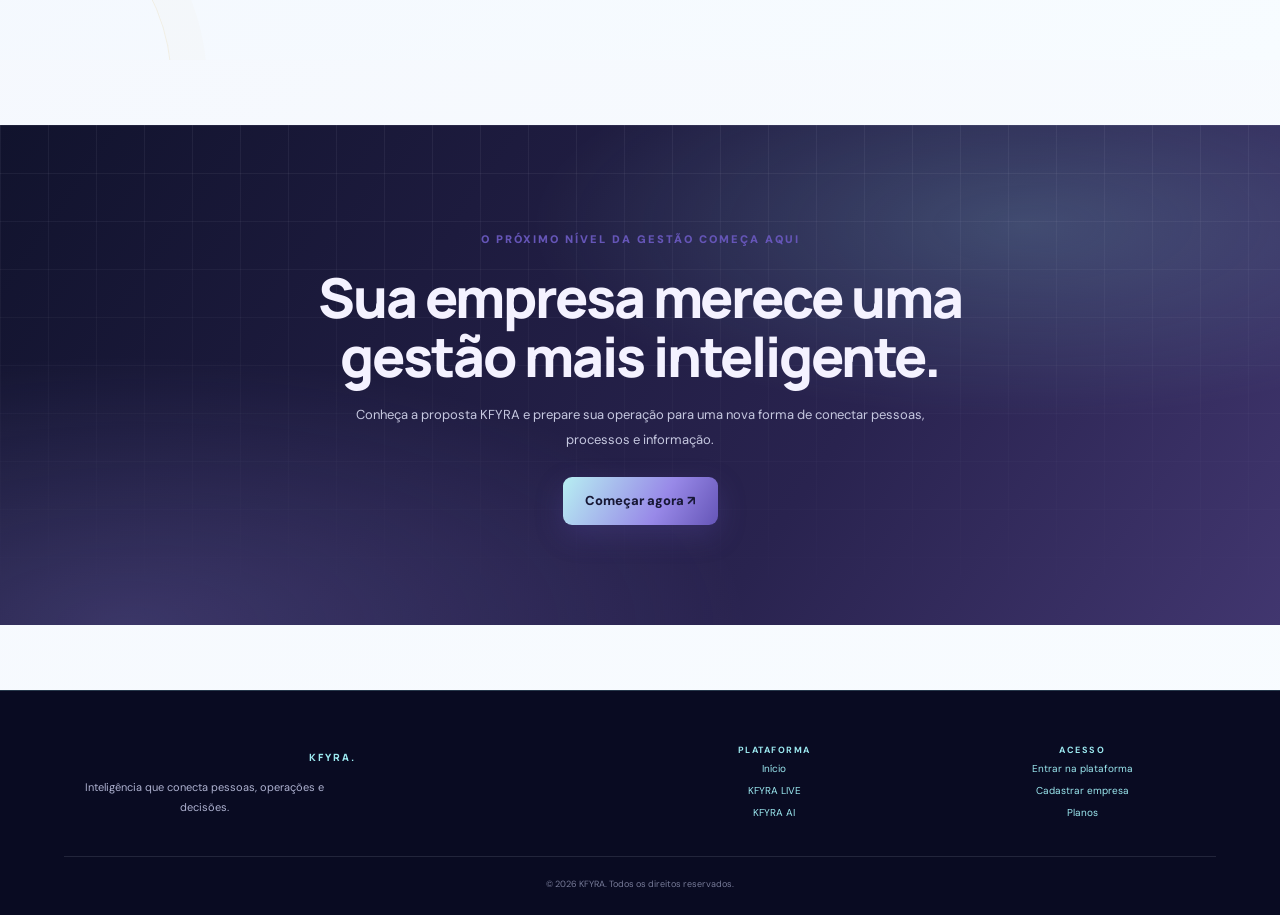
==== commit f9c9c2cc: "Finaliza planos e rodapé do site no tema Império de Cristal" ====
--- a/index.html
+++ b/index.html
@@ -617,7 +617,7 @@
  </div>
 </section>
 
-<section class="section" id="planos"><div class="container">
+<section class="section kfyra-pricing" id="planos"><div class="container">
 <div class="section-head"><span class="kicker">PLANOS E ASSINATURAS</span><h2>O tamanho certo para o momento da sua empresa.</h2><p>Conte quantas pessoas trabalham com você. A KFYRA indica uma faixa de contratação e mostra todas as opções disponíveis.</p></div>
 <div class="plan-finder"><div class="finder-copy"><span class="finder-label">ENCONTRE SEU PLANO</span><h3>Quantos colaboradores sua empresa possui?</h3><p>Considere o total de pessoas que terão acesso ao controle de jornada.</p></div><div class="finder-controls"><label for="qtdColaboradores">Número de colaboradores</label><div class="finder-input"><input id="qtdColaboradores" type="number" min="1" max="100000" value="10" inputmode="numeric"><span>pessoas</span></div><small>Você poderá mudar de plano quando sua equipe crescer.</small></div><div class="finder-result" id="recomendacaoPlano" aria-live="polite"></div></div>
 <div class="all-plans-heading"><div><span class="kicker">PORTFÓLIO COMPLETO</span><h3>Todos os planos KFYRA</h3></div><p>As funcionalidades essenciais da plataforma estão disponíveis em todas as faixas. O que muda é o limite de colaboradores.</p></div>
@@ -627,7 +627,7 @@
 </div>
 <div class="plans" id="catalogoPlanosHome" aria-live="polite"></div>
 <p class="plans-note">Valores de referência para planejamento comercial. A cobrança será habilitada após a configuração do meio de pagamento. No plano anual, o valor é cobrado antecipadamente por 12 meses, com 15% de desconto.</p>
-</div></section><section class="cta">
+</div></section><section class="cta kfyra-final-cta">
  <div class="container">
   <span class="kicker">O PRÓXIMO NÍVEL DA GESTÃO COMEÇA AQUI</span>
   <h2>Sua empresa merece uma gestão mais inteligente.</h2>
@@ -636,7 +636,7 @@
  </div>
 </section>
 </main>
-<footer class="footer">
+<footer class="footer kfyra-footer">
  <div class="container">
   <div class="footer-grid">
    <div><a href="index.html" class="logo">KFYRA</a><p>Inteligência que conecta pessoas, operações e decisões.</p></div>
@@ -846,5 +846,93 @@
 @media(prefers-reduced-motion:reduce){.ai-persona,.ai-persona-visual img{transition:none!important}}
 </style>
 
+<style id="kfyra-pricing-final-design">
+/* KFYRA — encerramento institucional e portfólio comercial */
+.kfyra-pricing{position:relative;overflow:hidden;padding:clamp(76px,9vw,112px) 0!important;background:radial-gradient(ellipse at 12% 12%,rgba(152,137,232,.13),transparent 32%),radial-gradient(ellipse at 92% 52%,rgba(156,233,240,.13),transparent 31%),linear-gradient(145deg,#f8f8ff,#eef0fc 58%,#f7fcff)!important}
+.kfyra-pricing:before{content:"";position:absolute;inset:0;pointer-events:none;background-image:linear-gradient(rgba(101,85,183,.045) 1px,transparent 1px),linear-gradient(90deg,rgba(101,85,183,.045) 1px,transparent 1px);background-size:48px 48px;mask-image:linear-gradient(to bottom,black,transparent 75%)}
+.kfyra-pricing>.container{position:relative;z-index:1}
+.kfyra-pricing .section-head{max-width:790px;margin-bottom:42px}
+.kfyra-pricing .section-head .kicker,.kfyra-pricing .all-plans-heading .kicker{color:#6555b7}
+.kfyra-pricing .section-head h2{color:#171936;font-size:clamp(35px,5vw,58px);letter-spacing:-2.5px}
+.kfyra-pricing .section-head p{max-width:650px;margin:0 auto;color:#686d91;font-size:14px}
+.kfyra-pricing .plan-finder{display:grid;grid-template-columns:1.15fr .85fr;gap:25px;align-items:center;margin:0 auto 58px;padding:clamp(23px,4vw,38px);border:1px solid rgba(156,233,240,.28);border-radius:20px;background:radial-gradient(ellipse at 90% 0%,rgba(156,233,240,.16),transparent 42%),linear-gradient(125deg,#11132d,#29234f 68%,#39316d);box-shadow:0 25px 65px rgba(27,25,68,.2);color:#f4f2ff}
+.kfyra-pricing .finder-label{color:#9ce9f0;font-size:9px;font-weight:900;letter-spacing:1.8px}
+.kfyra-pricing .finder-copy h3{max-width:440px;margin:12px 0 9px;color:#f4f2ff;font:800 clamp(23px,3vw,34px)/1.12 Manrope,sans-serif;letter-spacing:-1px}
+.kfyra-pricing .finder-copy p{max-width:420px;margin:0;color:#c1c3df;font-size:12px;line-height:1.7}
+.kfyra-pricing .finder-controls{padding:18px;border:1px solid rgba(215,217,238,.14);border-radius:13px;background:rgba(255,255,255,.055)}
+.kfyra-pricing .finder-controls label{display:block;margin-bottom:9px;color:#d9daf0;font-size:10px;font-weight:800;letter-spacing:.5px}
+.kfyra-pricing .finder-input{display:flex;align-items:center;gap:10px;padding:7px 13px;border:1px solid rgba(156,233,240,.35);border-radius:9px;background:rgba(9,11,35,.55)}
+.kfyra-pricing .finder-input input{width:100%;min-width:0;border:0;outline:0;background:transparent;color:#fff;font:800 25px Manrope,sans-serif}
+.kfyra-pricing .finder-input input::-webkit-inner-spin-button{-webkit-appearance:none}
+.kfyra-pricing .finder-input span{color:#9ce9f0;font-size:10px}
+.kfyra-pricing .finder-controls>small{display:block;margin-top:9px;color:#a9accb;font-size:9px}
+.kfyra-pricing .finder-result{grid-column:1/-1;display:flex;align-items:center;justify-content:space-between;gap:18px;padding:17px 19px;border:1px solid rgba(156,233,240,.25);border-radius:12px;background:rgba(156,233,240,.075)}
+.kfyra-pricing .recommendation-kicker{color:#9ce9f0;font-size:8px;font-weight:900;letter-spacing:1.3px}
+.kfyra-pricing .recommendation-copy h4{margin:5px 0;color:#fff;font:800 19px Manrope,sans-serif}
+.kfyra-pricing .recommendation-copy p{margin:0;color:#c4c6df;font-size:10px;line-height:1.6}
+.kfyra-pricing .recommendation-price{color:#fff;font:800 19px Manrope,sans-serif;white-space:nowrap}
+.kfyra-pricing .recommendation-price small{display:block;margin-top:4px;color:#aeb2d0;font:400 9px 'DM Sans',sans-serif;white-space:normal}
+.kfyra-pricing .finder-result .btn{flex-shrink:0}
+.kfyra-pricing .all-plans-heading{display:flex;align-items:flex-end;justify-content:space-between;gap:24px;margin-bottom:23px}
+.kfyra-pricing .all-plans-heading h3{margin:8px 0 0;color:#191b3b;font:800 clamp(24px,3vw,34px) Manrope,sans-serif;letter-spacing:-1px}
+.kfyra-pricing .all-plans-heading>p{max-width:370px;margin:0;color:#777b98;font-size:11px;line-height:1.7}
+.kfyra-pricing .billing-switch{margin-bottom:30px!important}
+.kfyra-pricing .billing-switch:before{color:#6555b7}
+.kfyra-pricing .plans{grid-template-columns:repeat(3,minmax(0,1fr));gap:15px;align-items:stretch}
+.kfyra-pricing .plan{position:relative;display:flex;flex-direction:column;min-width:0;padding:24px 21px 21px;border:1px solid rgba(101,85,183,.14);border-radius:15px;background:rgba(255,255,255,.88);box-shadow:0 12px 32px rgba(31,29,77,.055);transition:transform .25s,border-color .25s,box-shadow .25s}
+.kfyra-pricing .plan:hover{transform:translateY(-5px);border-color:rgba(101,85,183,.42);box-shadow:0 22px 48px rgba(31,29,77,.12)}
+.kfyra-pricing .plan.popular{border:1.5px solid #8d7ce0;background:linear-gradient(155deg,#fff,#f1efff);box-shadow:0 18px 42px rgba(101,85,183,.15)}
+.kfyra-pricing .plan-ribbon{position:absolute;top:0;right:17px;padding:7px 10px;border-radius:0 0 8px 8px;background:linear-gradient(110deg,#6555b7,#9889e8);color:white;font-size:7px;font-weight:900;letter-spacing:1px}
+.kfyra-pricing .plan-tag{display:block;min-height:28px;padding-right:65px;color:#6555b7;font-size:8px;line-height:1.5;letter-spacing:.8px}
+.kfyra-pricing .plan h3{margin:8px 0;color:#191b3b;font:800 20px Manrope,sans-serif}
+.kfyra-pricing .price{margin:12px 0 4px;color:#24204f;font:800 clamp(24px,2.5vw,31px) Manrope,sans-serif;letter-spacing:-1px}
+.kfyra-pricing .price small{color:#777b98;font:500 10px 'DM Sans',sans-serif;letter-spacing:0}
+.kfyra-pricing .plan-desc{min-height:39px;margin:7px 0 8px;color:#737895;font-size:10px;line-height:1.65}
+.kfyra-pricing .plan ul{flex:1;margin:15px 0 20px;padding:0;list-style:none}
+.kfyra-pricing .plan li{padding:8px 0;border-bottom:1px solid #ececf7;color:#555b7d;font-size:10px;line-height:1.45}
+.kfyra-pricing .plan li:before{color:#6555b7}
+.kfyra-pricing .plan .btn{width:100%;min-height:43px;border:0;border-radius:9px;background:linear-gradient(120deg,#6555b7,#9889e8);color:white;font-size:10px}
+.kfyra-pricing .plan .btn-outline{background:#f0effb;color:#51458e;border:1px solid #dcd8f5}
+.kfyra-pricing .plan .btn-outline:hover{background:#e6e2fb}
+.kfyra-pricing .plans-note{max-width:850px;margin:25px auto 0;padding:14px 17px;border:1px solid rgba(101,85,183,.12);border-radius:10px;background:rgba(255,255,255,.62);color:#777b98;text-align:center;font-size:9px;line-height:1.8}
+.kfyra-final-cta{position:relative;overflow:hidden;padding:clamp(70px,8vw,100px) 0!important;background:radial-gradient(ellipse at 80% 20%,rgba(156,233,240,.2),transparent 34%),radial-gradient(ellipse at 10% 100%,rgba(152,137,232,.25),transparent 38%),linear-gradient(125deg,#11132d,#29234f 65%,#41366f)!important;color:#f4f2ff}
+.kfyra-final-cta:before{content:"";position:absolute;inset:0;pointer-events:none;background-image:linear-gradient(rgba(215,217,238,.07) 1px,transparent 1px),linear-gradient(90deg,rgba(215,217,238,.07) 1px,transparent 1px);background-size:48px 48px;mask-image:linear-gradient(to bottom,black,transparent)}
+.kfyra-final-cta .container{position:relative;z-index:1}
+.kfyra-final-cta .kicker{color:#9ce9f0}
+.kfyra-final-cta h2{max-width:760px;margin:17px auto;color:#f4f2ff;font:800 clamp(34px,5vw,55px)/1.08 Manrope,sans-serif;letter-spacing:-2px}
+.kfyra-final-cta p{max-width:590px;color:#c6c8e0;font-size:13px;line-height:1.85}
+.kfyra-final-cta .btn{background:linear-gradient(120deg,#b7eff2,#9889e8 62%,#6555b7)!important;color:#171735!important}
+.kfyra-footer{position:relative;overflow:hidden;padding:52px 0 24px!important;background:#090b22!important;border-top:1px solid rgba(156,233,240,.2)}
+.kfyra-footer .footer-grid{padding-bottom:32px}
+.kfyra-footer .logo{display:inline-block;margin-bottom:10px;color:#f4f2ff}
+.kfyra-footer .footer-grid>div:first-child p{max-width:280px;color:#aeb2d0;font-size:11px;line-height:1.8}
+.kfyra-footer h4{color:#9ce9f0;font-size:9px;letter-spacing:1.5px}
+.kfyra-footer p,.kfyra-footer a{color:#aeb2d0;font-size:10px;line-height:2.2;transition:color .2s}
+.kfyra-footer a:hover{color:#9ce9f0}
+.kfyra-footer .footer-bottom{border-color:rgba(215,217,238,.12);color:#777b98;font-size:9px}
+@media(max-width:980px){.kfyra-pricing .plans{grid-template-columns:repeat(2,minmax(0,1fr))}.kfyra-pricing .plan-finder{grid-template-columns:1fr 1fr}}
+@media(max-width:650px){
+ .kfyra-pricing{padding:65px 0!important}
+ .kfyra-pricing .section-head{text-align:left;margin-bottom:30px}
+ .kfyra-pricing .section-head h2{font-size:39px;letter-spacing:-1.8px}
+ .kfyra-pricing .plan-finder{grid-template-columns:1fr;gap:18px;margin-bottom:42px;padding:21px}
+ .kfyra-pricing .finder-result{grid-column:auto;align-items:flex-start;flex-direction:column}
+ .kfyra-pricing .finder-result .btn{width:100%}
+ .kfyra-pricing .all-plans-heading{display:block}
+ .kfyra-pricing .all-plans-heading>p{margin-top:10px}
+ .kfyra-pricing .plans{grid-template-columns:1fr;gap:12px}
+ .kfyra-pricing .plan{padding:22px}
+ .kfyra-pricing .plan-desc{min-height:0}
+ .kfyra-pricing .billing-switch{margin-bottom:23px!important}
+ .kfyra-final-cta{text-align:left!important}
+ .kfyra-final-cta h2{font-size:38px;letter-spacing:-1.5px}
+ .kfyra-final-cta p{margin-left:0}
+ .kfyra-footer .footer-grid{grid-template-columns:1fr 1fr;gap:20px}
+ .kfyra-footer .footer-grid>div:first-child{grid-column:1/-1}
+}
+@media(max-width:380px){.kfyra-footer .footer-grid{grid-template-columns:1fr}.kfyra-footer .footer-grid>div:first-child{grid-column:auto}}
+@media(prefers-reduced-motion:reduce){.kfyra-pricing .plan{transition:none}}
+</style>
+
 </body>
 </html>
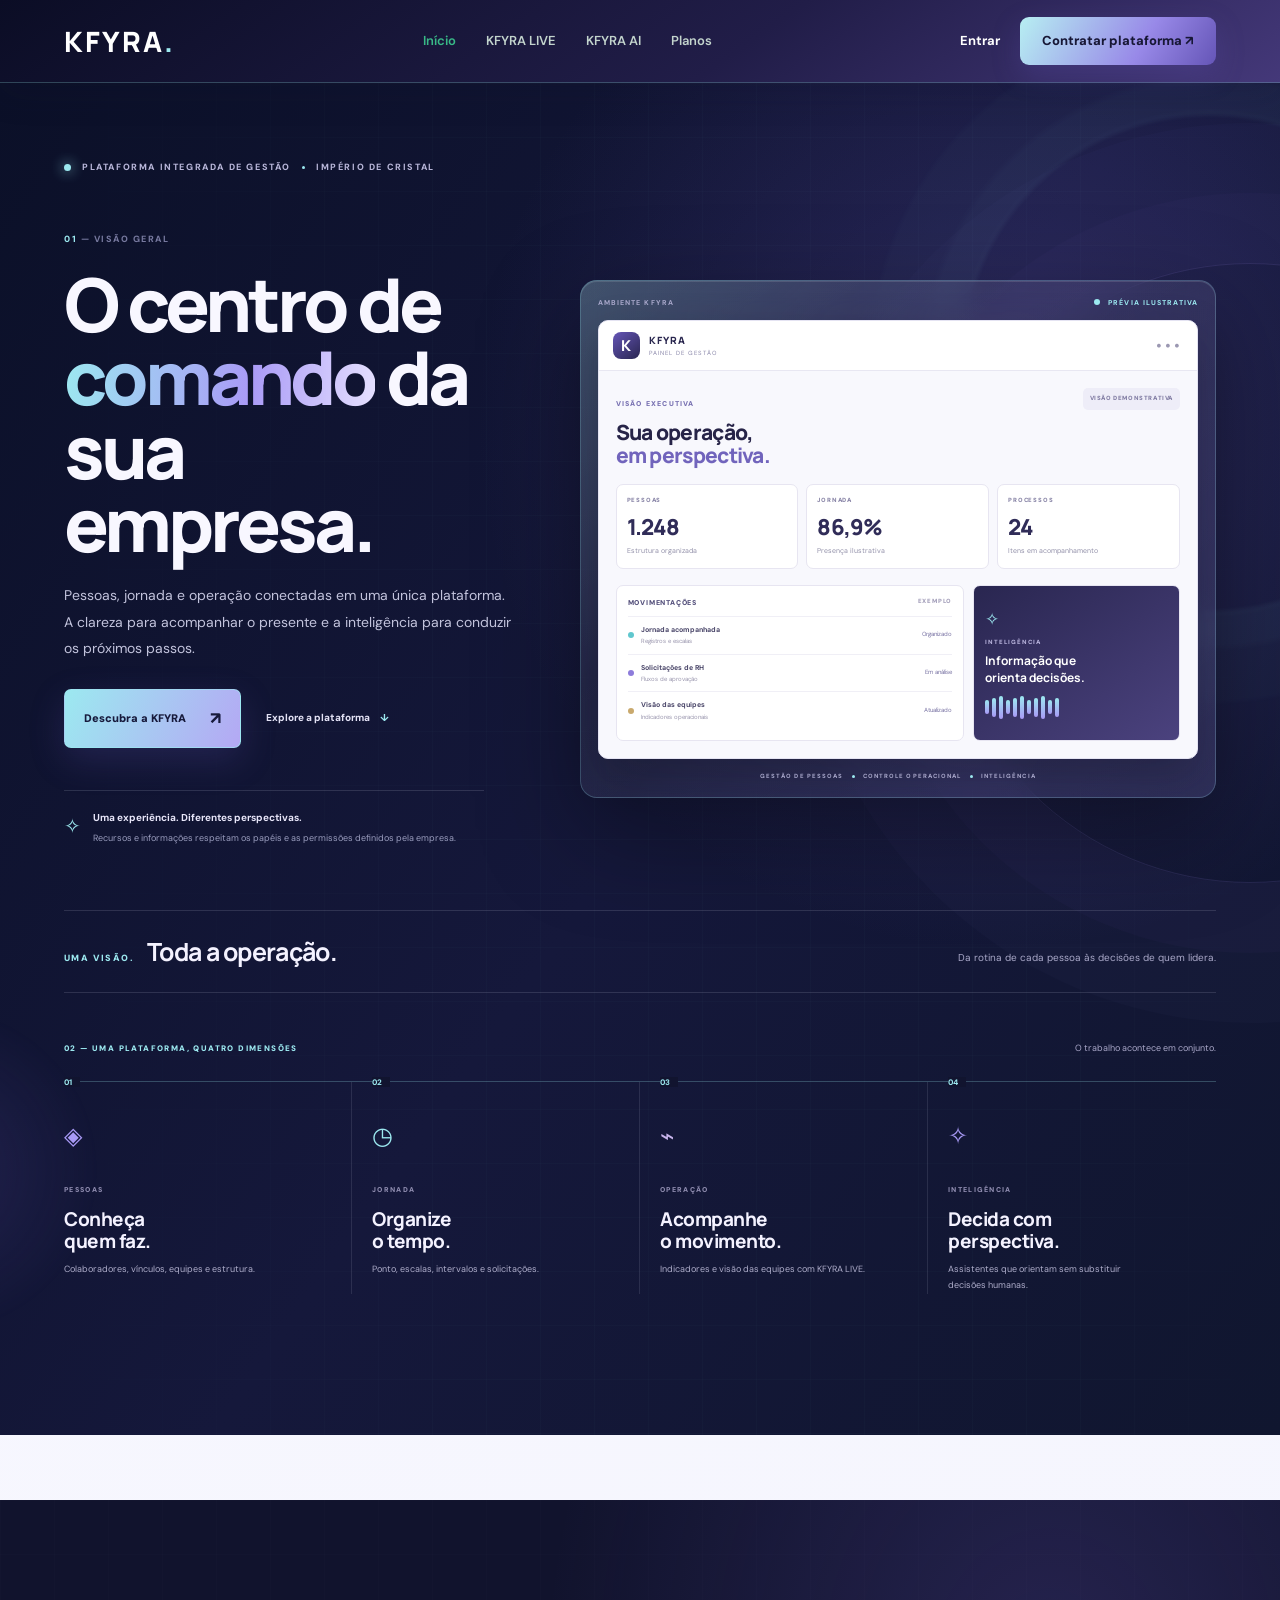
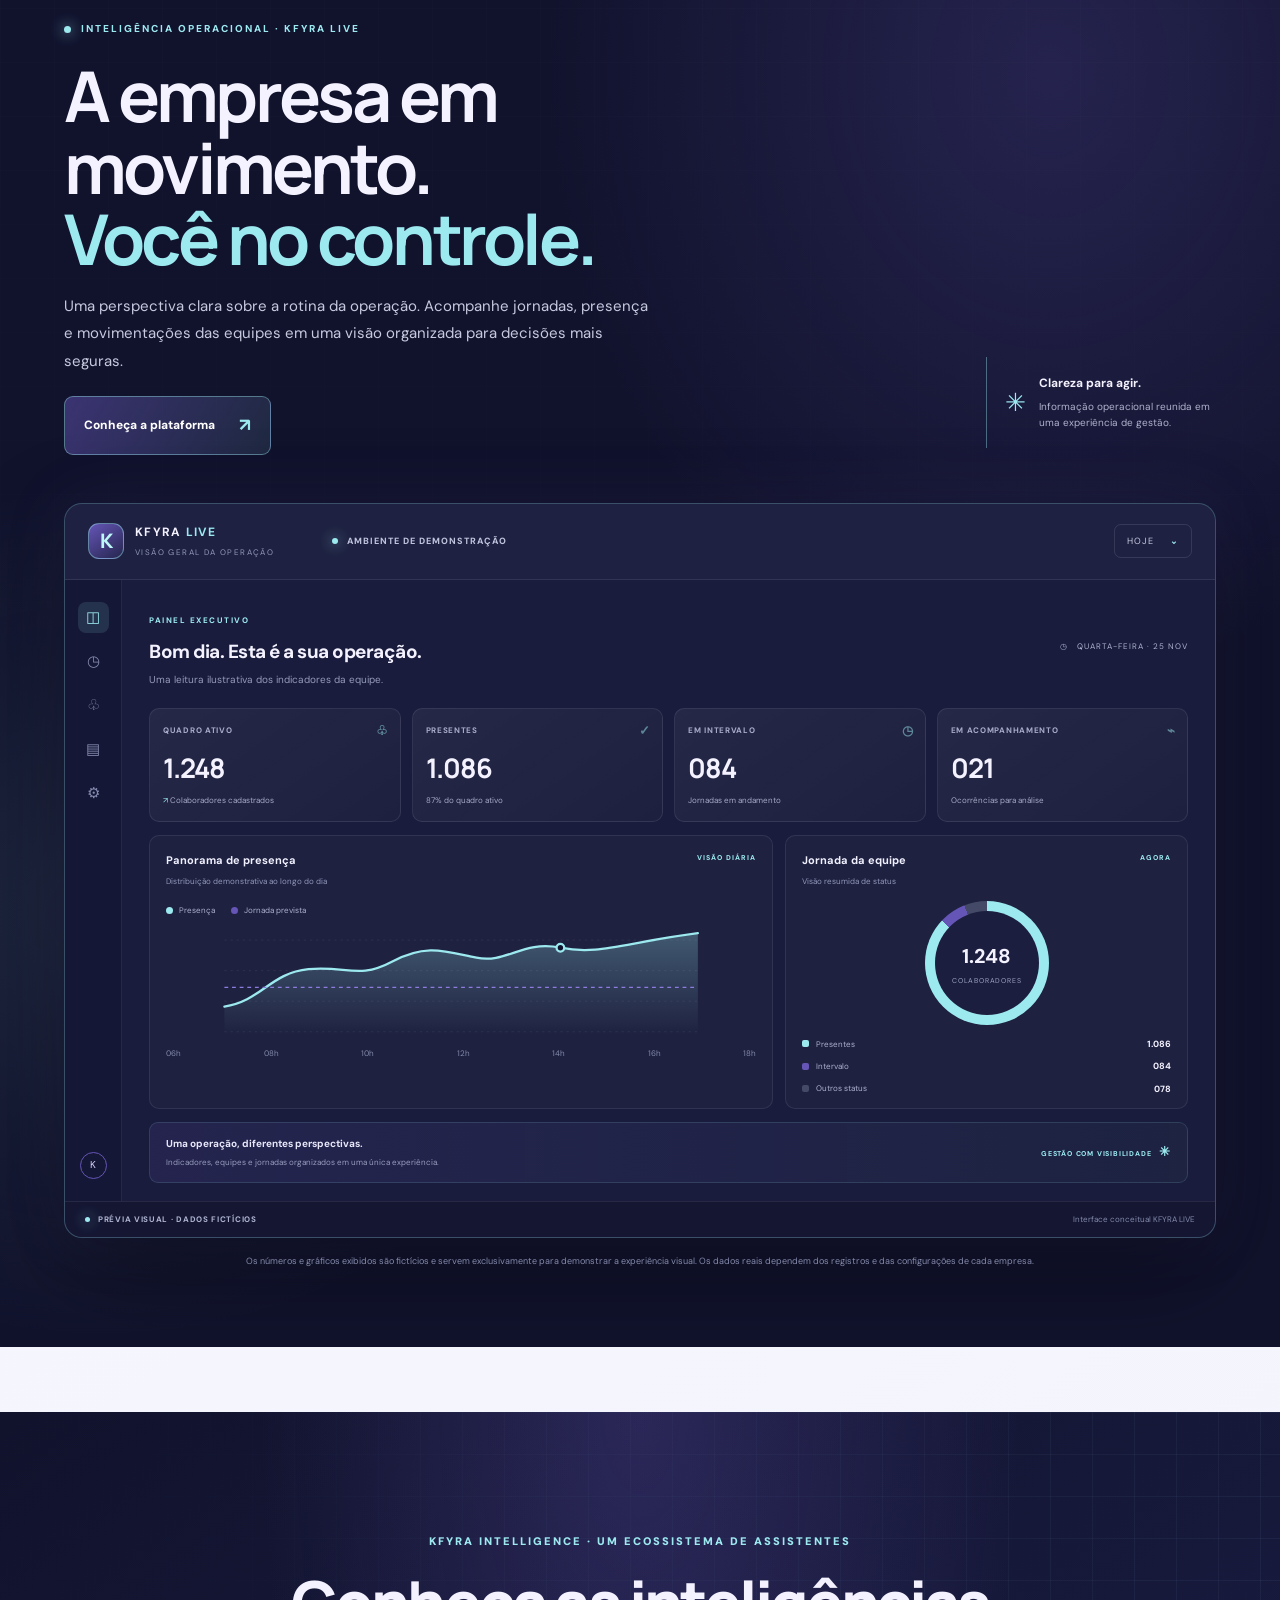
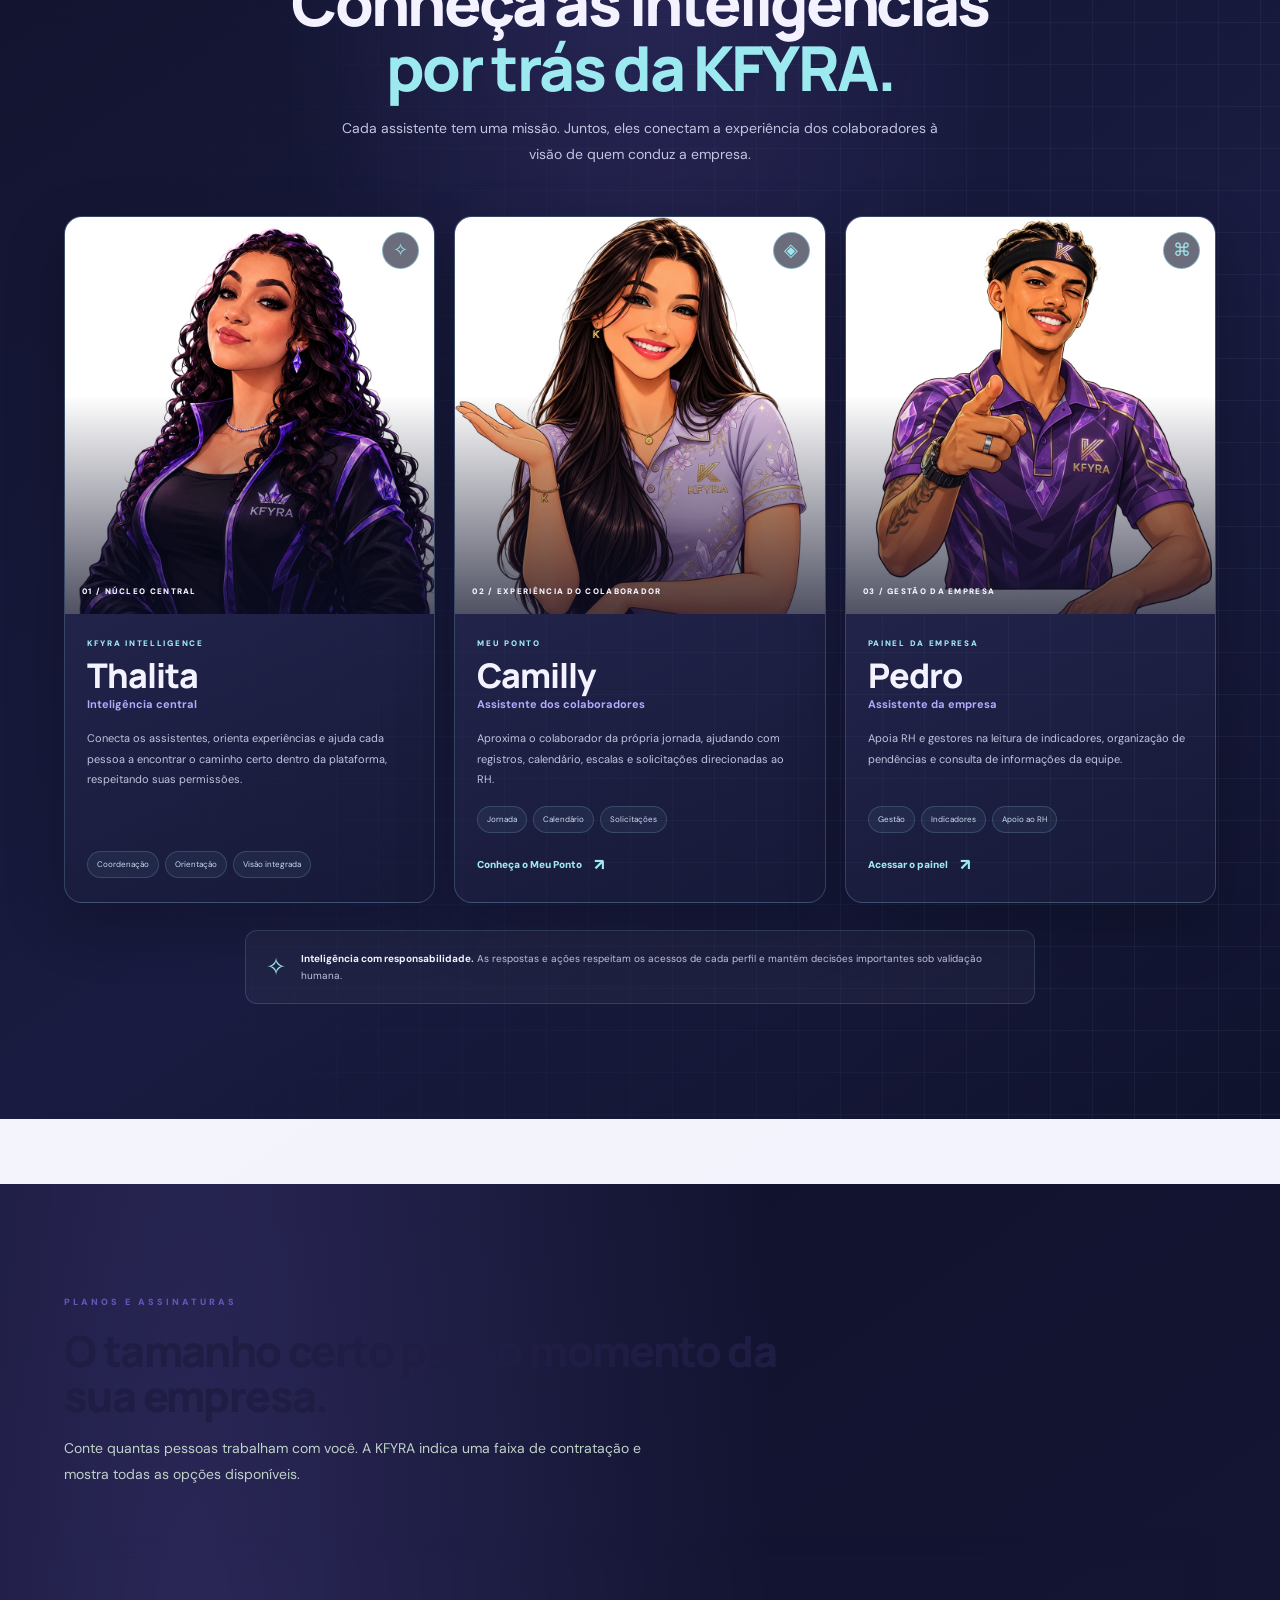
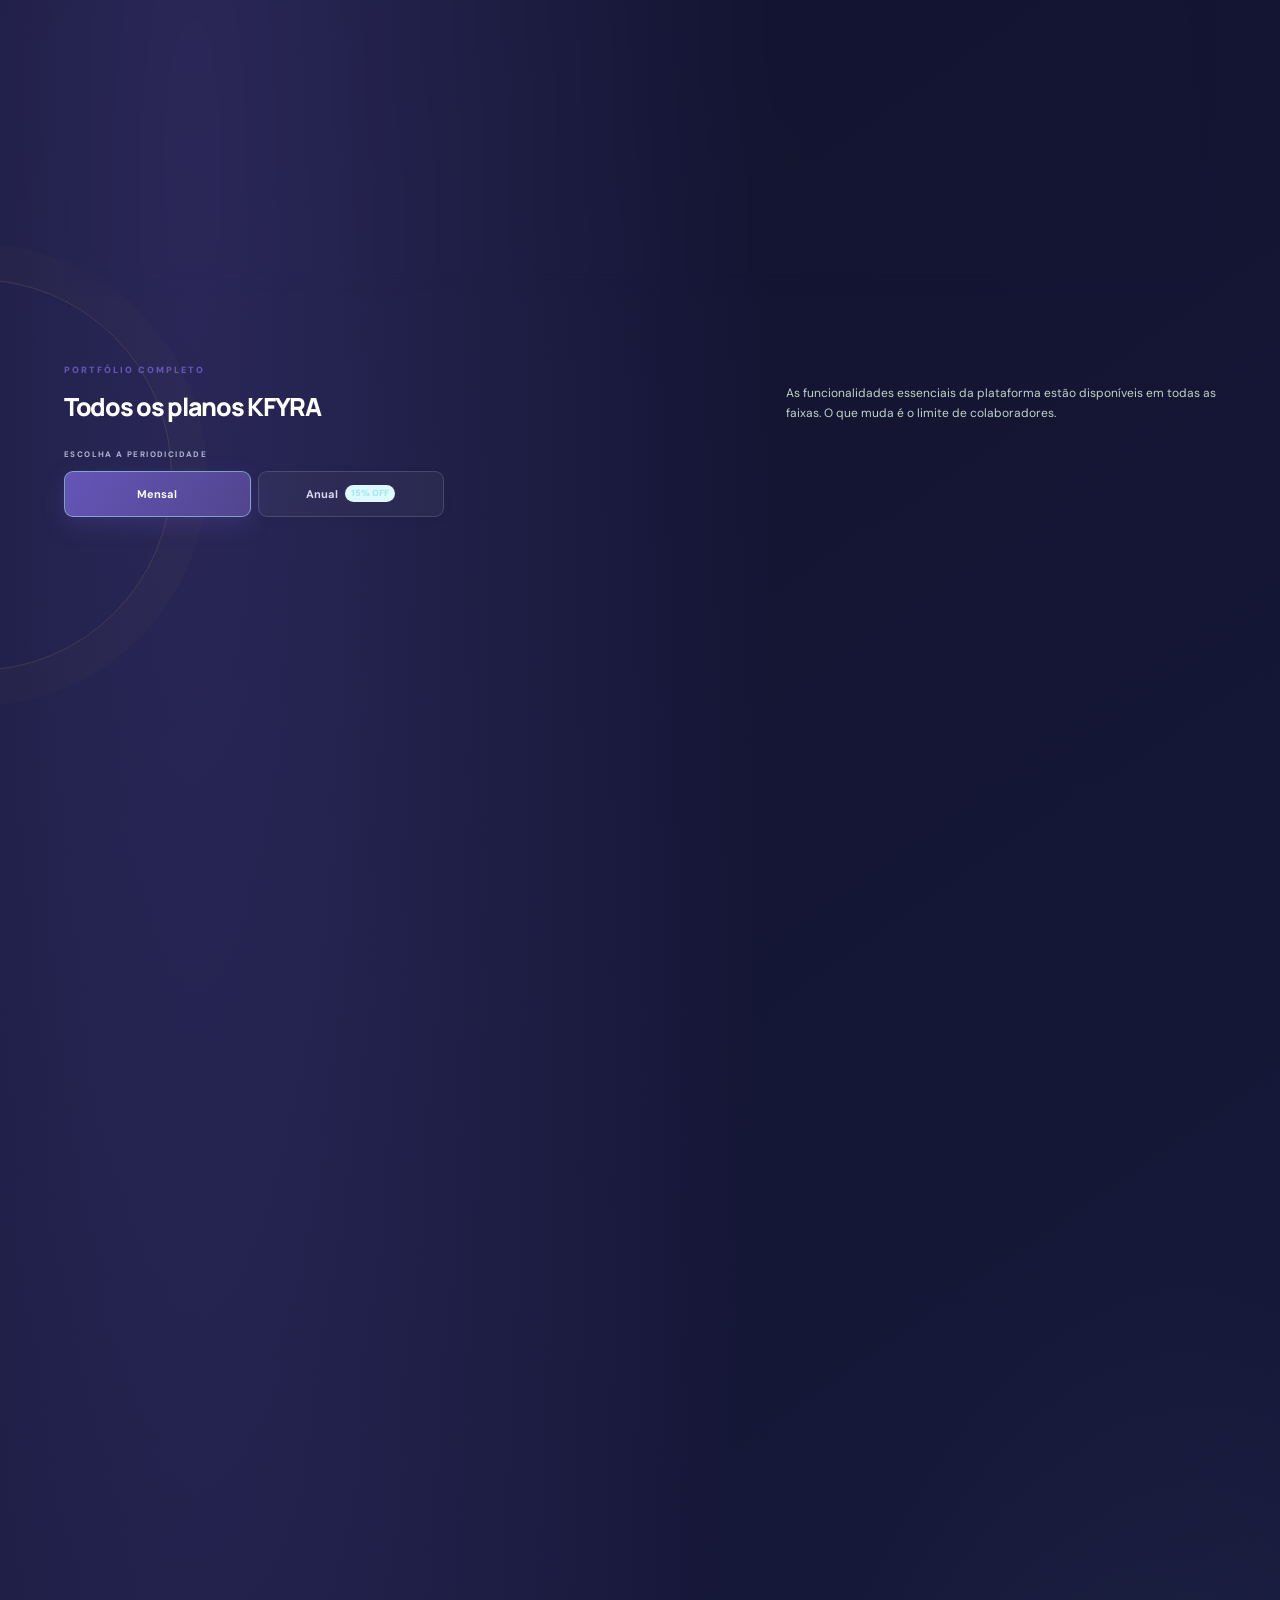
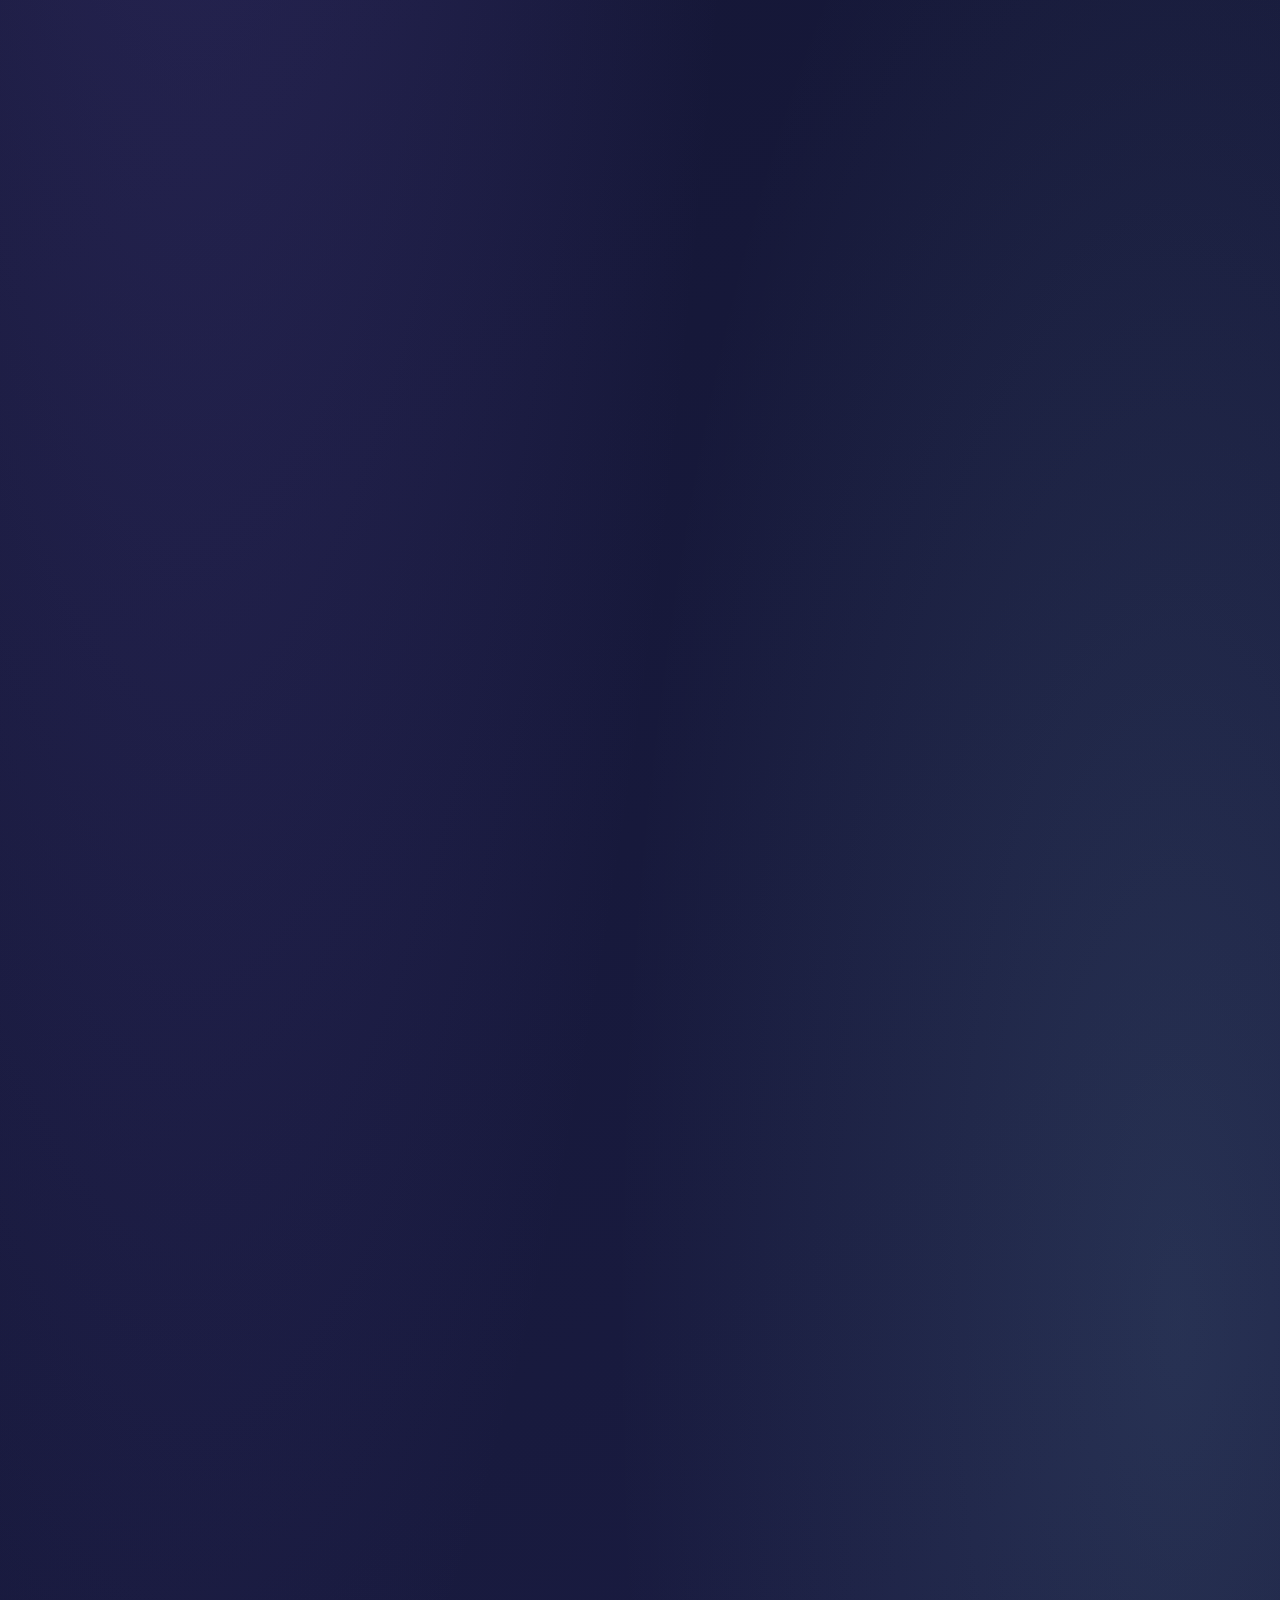
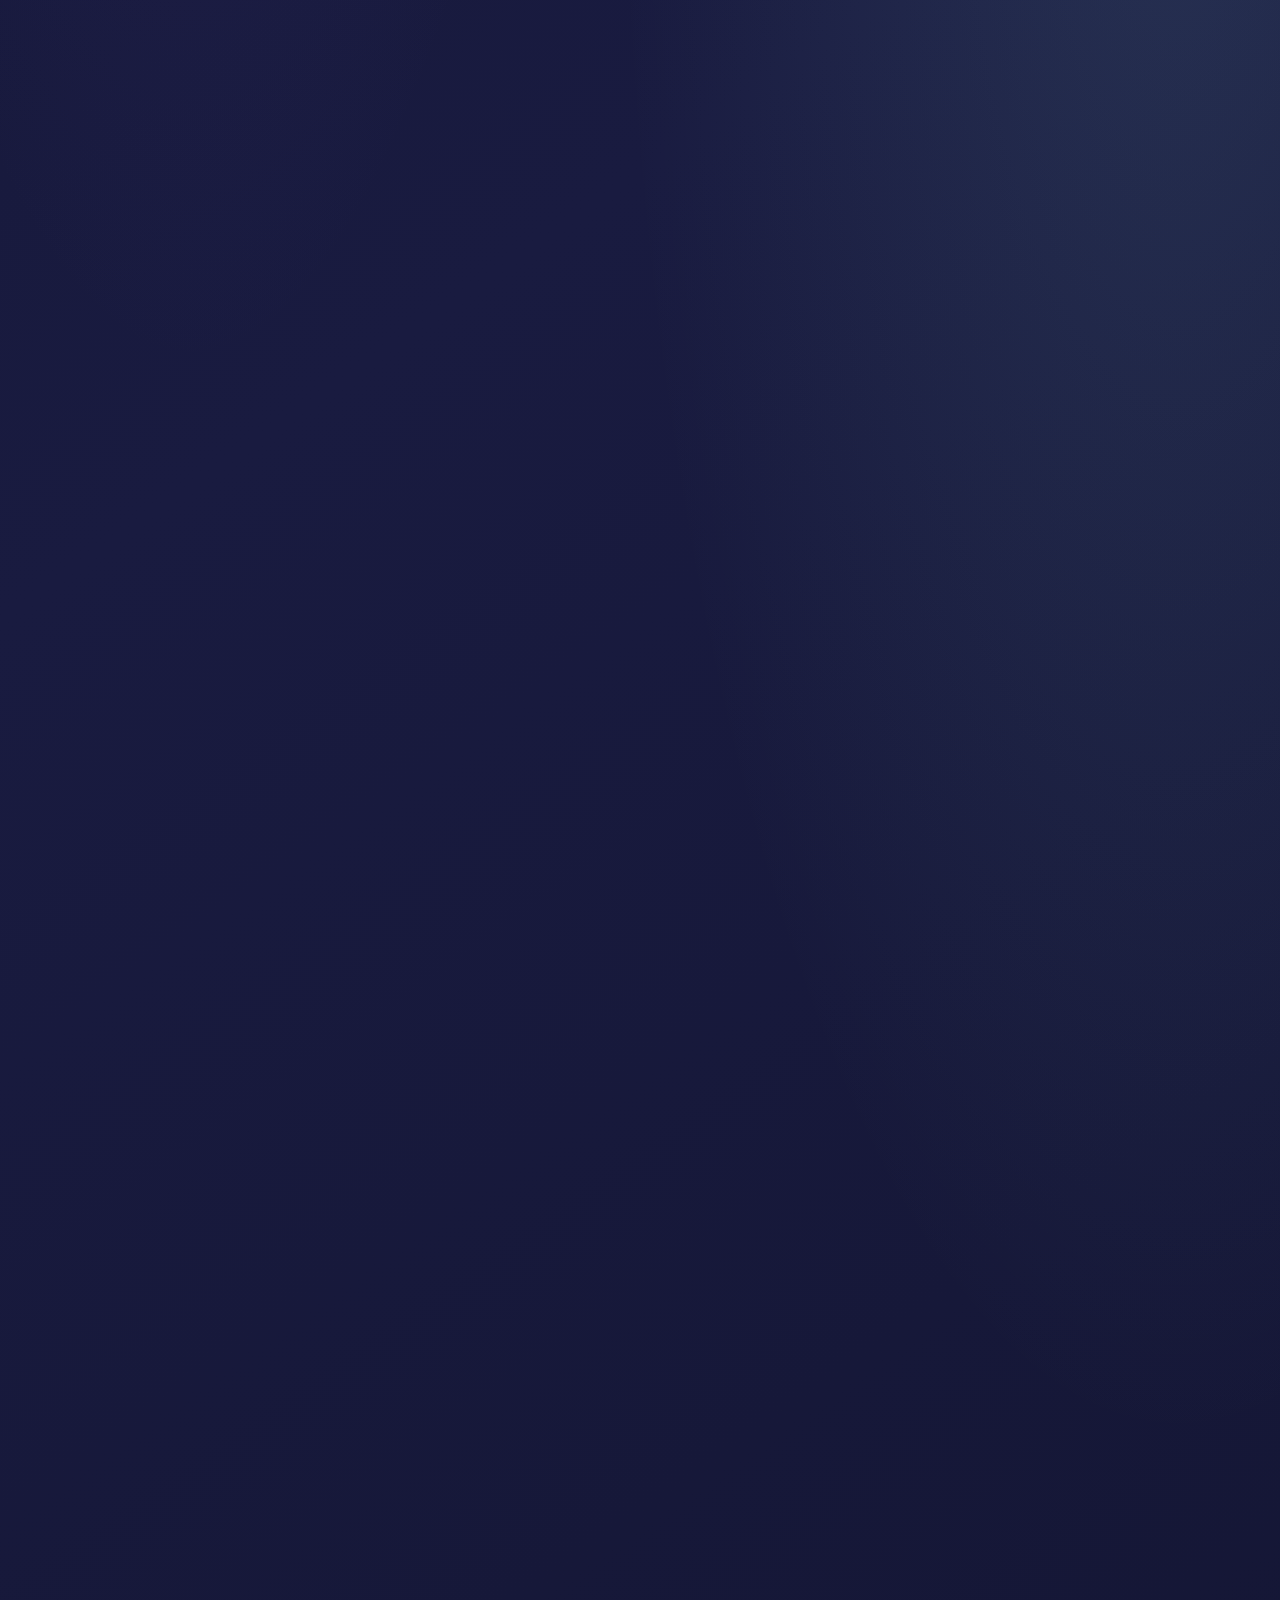
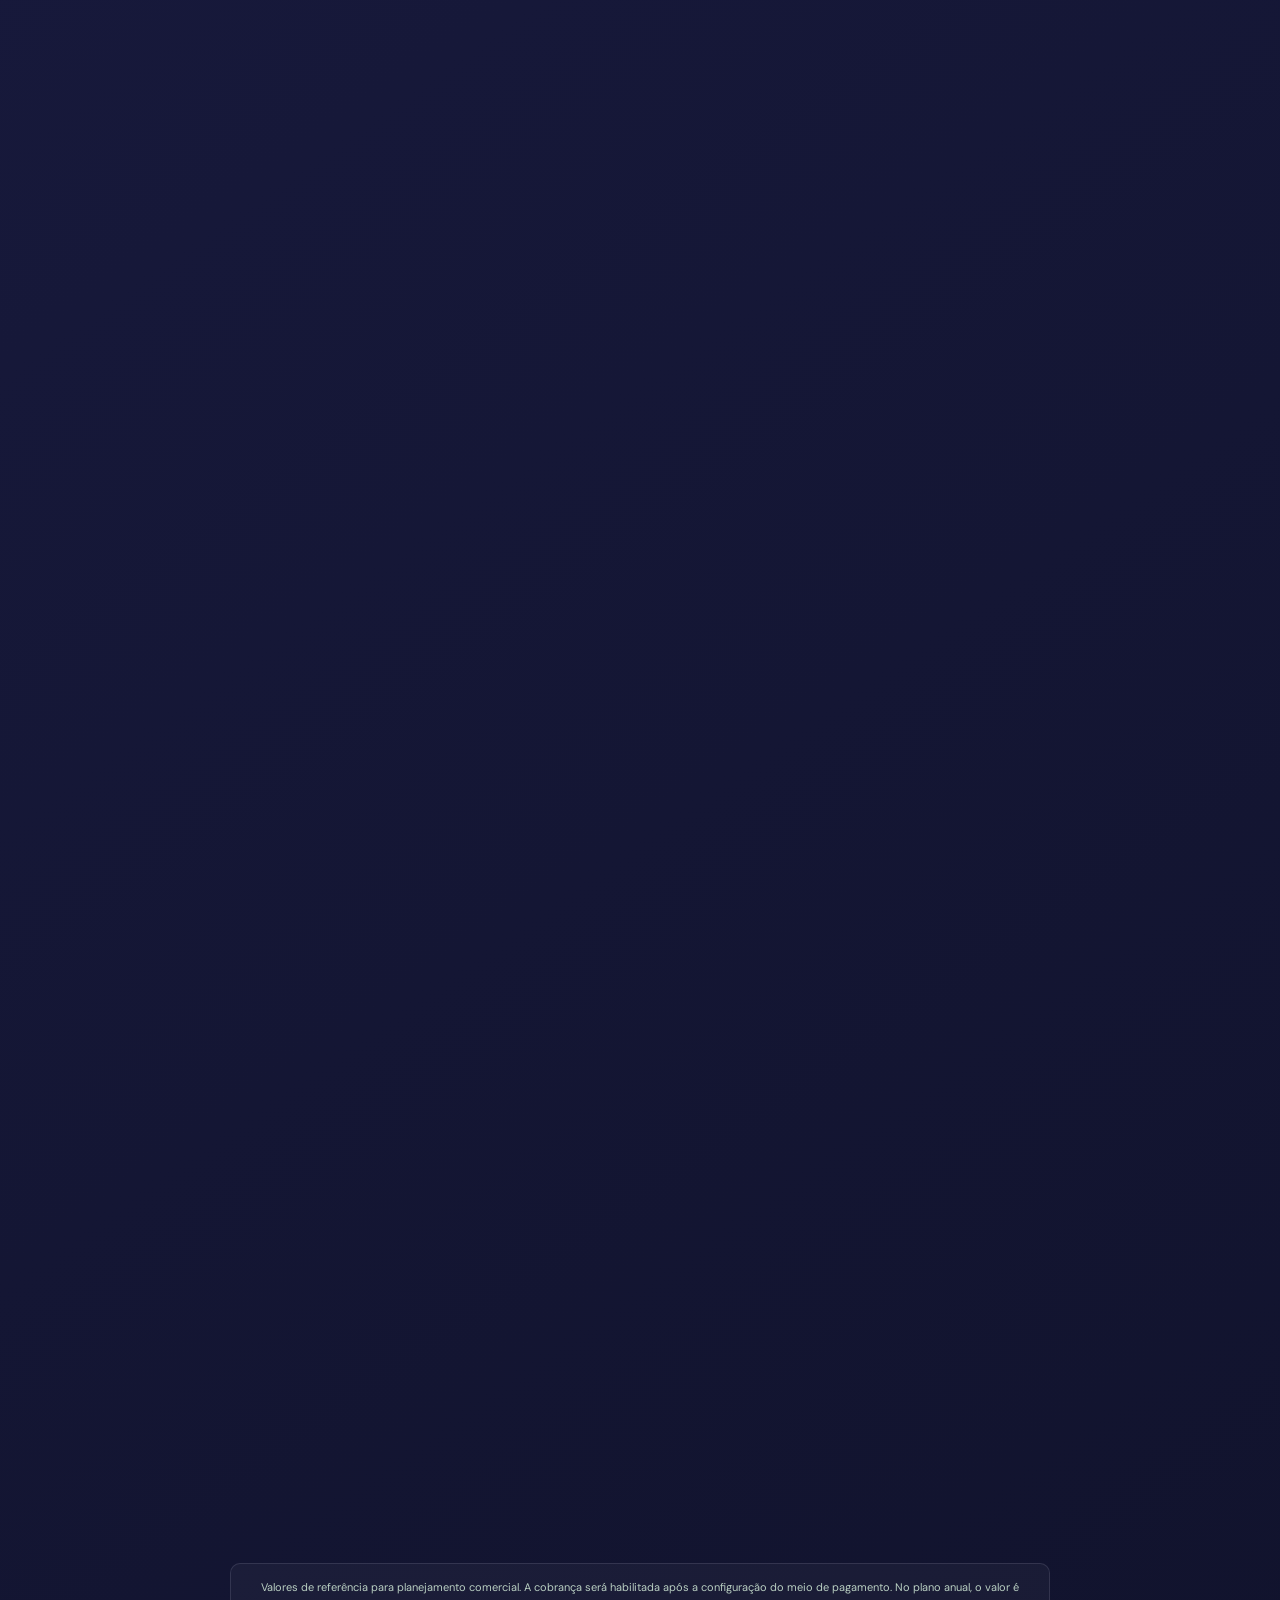
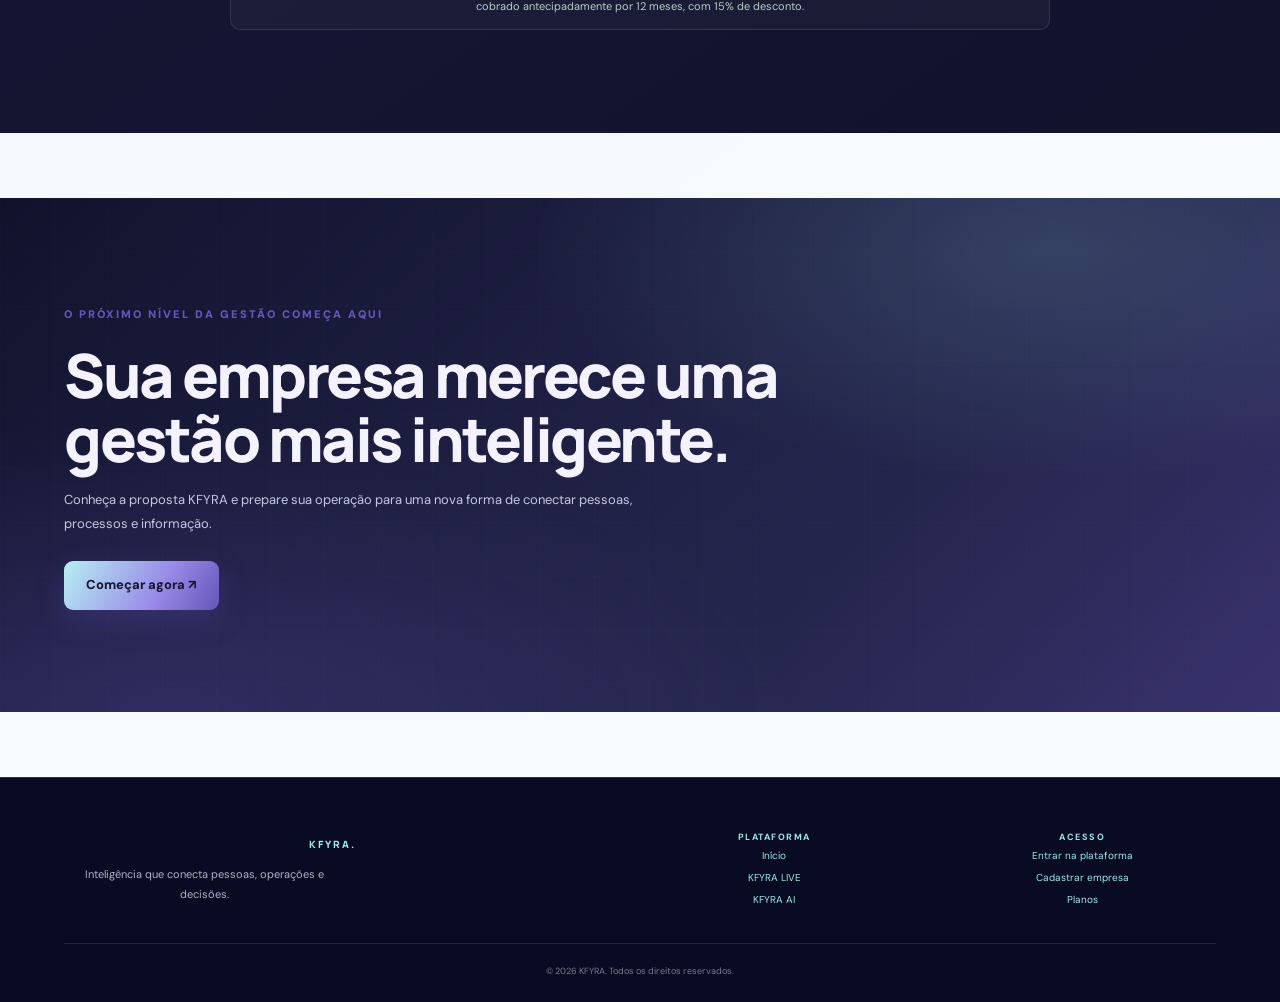
==== commit 5b17cc6c: "Redesign KFYRA plans section in Crystal Empire visual system" ====
--- a/index.html
+++ b/index.html
@@ -847,61 +847,66 @@
 </style>
 
 <style id="kfyra-pricing-final-design">
-/* KFYRA — encerramento institucional e portfólio comercial */
-.kfyra-pricing{position:relative;overflow:hidden;padding:clamp(76px,9vw,112px) 0!important;background:radial-gradient(ellipse at 12% 12%,rgba(152,137,232,.13),transparent 32%),radial-gradient(ellipse at 92% 52%,rgba(156,233,240,.13),transparent 31%),linear-gradient(145deg,#f8f8ff,#eef0fc 58%,#f7fcff)!important}
-.kfyra-pricing:before{content:"";position:absolute;inset:0;pointer-events:none;background-image:linear-gradient(rgba(101,85,183,.045) 1px,transparent 1px),linear-gradient(90deg,rgba(101,85,183,.045) 1px,transparent 1px);background-size:48px 48px;mask-image:linear-gradient(to bottom,black,transparent 75%)}
+/* KFYRA — planos no padrão visual Império de Cristal */
+.kfyra-pricing{position:relative;isolation:isolate;overflow:hidden;padding:clamp(76px,8vw,116px) 0!important;background:radial-gradient(ellipse at 15% 8%,rgba(101,85,183,.3),transparent 38%),radial-gradient(ellipse at 92% 48%,rgba(156,233,240,.11),transparent 34%),linear-gradient(145deg,#10122c 0%,#191b40 54%,#11132d 100%)!important;color:#f4f2ff}
+.kfyra-pricing:before{content:"";position:absolute;z-index:-1;inset:0;pointer-events:none;opacity:.15;background-image:linear-gradient(rgba(215,217,238,.08) 1px,transparent 1px),linear-gradient(90deg,rgba(215,217,238,.08) 1px,transparent 1px);background-size:54px 54px;mask-image:linear-gradient(to bottom,#000,transparent 88%)}
+.kfyra-pricing:after{content:"";position:absolute;z-index:-1;top:10%;right:-170px;width:360px;height:360px;border:1px solid rgba(156,233,240,.1);border-radius:50%;box-shadow:0 0 0 35px rgba(156,233,240,.018),0 0 0 75px rgba(156,233,240,.015);pointer-events:none}
 .kfyra-pricing>.container{position:relative;z-index:1}
-.kfyra-pricing .section-head{max-width:790px;margin-bottom:42px}
-.kfyra-pricing .section-head .kicker,.kfyra-pricing .all-plans-heading .kicker{color:#6555b7}
-.kfyra-pricing .section-head h2{color:#171936;font-size:clamp(35px,5vw,58px);letter-spacing:-2.5px}
-.kfyra-pricing .section-head p{max-width:650px;margin:0 auto;color:#686d91;font-size:14px}
-.kfyra-pricing .plan-finder{display:grid;grid-template-columns:1.15fr .85fr;gap:25px;align-items:center;margin:0 auto 58px;padding:clamp(23px,4vw,38px);border:1px solid rgba(156,233,240,.28);border-radius:20px;background:radial-gradient(ellipse at 90% 0%,rgba(156,233,240,.16),transparent 42%),linear-gradient(125deg,#11132d,#29234f 68%,#39316d);box-shadow:0 25px 65px rgba(27,25,68,.2);color:#f4f2ff}
+.kfyra-pricing .section-head{max-width:790px;margin:0 0 46px;text-align:left}
+.kfyra-pricing .section-head .kicker,.kfyra-pricing .all-plans-heading .kicker{color:#9ce9f0;font-size:9px;font-weight:900;letter-spacing:2px}
+.kfyra-pricing .section-head h2{max-width:760px;margin:17px 0;color:#f4f2ff;font:800 clamp(39px,5.4vw,66px)/1.04 Manrope,sans-serif;letter-spacing:-2.8px}
+.kfyra-pricing .section-head p{max-width:610px;margin:0;color:#c3c5df;font-size:14px;line-height:1.85}
+.kfyra-pricing .plan-finder{display:grid;grid-template-columns:minmax(0,1.1fr) minmax(230px,.75fr);gap:22px;align-items:center;margin:0 0 66px;padding:clamp(23px,3.6vw,38px);border:1px solid rgba(156,233,240,.24);border-radius:18px;background:radial-gradient(ellipse at 90% 0%,rgba(156,233,240,.13),transparent 42%),linear-gradient(125deg,rgba(42,43,87,.96),rgba(25,27,62,.98));box-shadow:0 26px 70px rgba(0,0,0,.24),inset 0 1px rgba(255,255,255,.06);color:#f4f2ff}
 .kfyra-pricing .finder-label{color:#9ce9f0;font-size:9px;font-weight:900;letter-spacing:1.8px}
-.kfyra-pricing .finder-copy h3{max-width:440px;margin:12px 0 9px;color:#f4f2ff;font:800 clamp(23px,3vw,34px)/1.12 Manrope,sans-serif;letter-spacing:-1px}
-.kfyra-pricing .finder-copy p{max-width:420px;margin:0;color:#c1c3df;font-size:12px;line-height:1.7}
-.kfyra-pricing .finder-controls{padding:18px;border:1px solid rgba(215,217,238,.14);border-radius:13px;background:rgba(255,255,255,.055)}
-.kfyra-pricing .finder-controls label{display:block;margin-bottom:9px;color:#d9daf0;font-size:10px;font-weight:800;letter-spacing:.5px}
-.kfyra-pricing .finder-input{display:flex;align-items:center;gap:10px;padding:7px 13px;border:1px solid rgba(156,233,240,.35);border-radius:9px;background:rgba(9,11,35,.55)}
-.kfyra-pricing .finder-input input{width:100%;min-width:0;border:0;outline:0;background:transparent;color:#fff;font:800 25px Manrope,sans-serif}
+.kfyra-pricing .finder-copy h3{max-width:470px;margin:12px 0 10px;color:#f4f2ff;font:800 clamp(24px,3vw,35px)/1.12 Manrope,sans-serif;letter-spacing:-1.1px}
+.kfyra-pricing .finder-copy p{max-width:420px;margin:0;color:#c1c4df;font-size:12px;line-height:1.8}
+.kfyra-pricing .finder-controls{padding:19px;border:1px solid rgba(215,217,238,.15);border-radius:12px;background:rgba(9,11,35,.38)}
+.kfyra-pricing .finder-controls label{display:block;margin-bottom:10px;color:#d9daf0;font-size:10px;font-weight:800;letter-spacing:.5px}
+.kfyra-pricing .finder-input{display:flex;align-items:center;gap:10px;padding:8px 13px;border:1px solid rgba(156,233,240,.4);border-radius:9px;background:rgba(9,11,35,.65)}
+.kfyra-pricing .finder-input input{width:100%;min-width:0;border:0;outline:0;background:transparent;color:#fff;font:800 27px Manrope,sans-serif}
 .kfyra-pricing .finder-input input::-webkit-inner-spin-button{-webkit-appearance:none}
-.kfyra-pricing .finder-input span{color:#9ce9f0;font-size:10px}
-.kfyra-pricing .finder-controls>small{display:block;margin-top:9px;color:#a9accb;font-size:9px}
-.kfyra-pricing .finder-result{grid-column:1/-1;display:flex;align-items:center;justify-content:space-between;gap:18px;padding:17px 19px;border:1px solid rgba(156,233,240,.25);border-radius:12px;background:rgba(156,233,240,.075)}
+.kfyra-pricing .finder-input span{color:#9ce9f0;font-size:10px;white-space:nowrap}
+.kfyra-pricing .finder-controls>small{display:block;margin-top:10px;color:#aeb2d0;font-size:9px;line-height:1.6}
+.kfyra-pricing .finder-result{grid-column:1/-1;display:flex;align-items:center;justify-content:space-between;gap:18px;padding:17px 19px;border:1px solid rgba(156,233,240,.22);border-radius:11px;background:rgba(156,233,240,.07)}
 .kfyra-pricing .recommendation-kicker{color:#9ce9f0;font-size:8px;font-weight:900;letter-spacing:1.3px}
-.kfyra-pricing .recommendation-copy h4{margin:5px 0;color:#fff;font:800 19px Manrope,sans-serif}
+.kfyra-pricing .recommendation-copy h4{margin:6px 0;color:#fff;font:800 20px Manrope,sans-serif}
 .kfyra-pricing .recommendation-copy p{margin:0;color:#c4c6df;font-size:10px;line-height:1.6}
 .kfyra-pricing .recommendation-price{color:#fff;font:800 19px Manrope,sans-serif;white-space:nowrap}
 .kfyra-pricing .recommendation-price small{display:block;margin-top:4px;color:#aeb2d0;font:400 9px 'DM Sans',sans-serif;white-space:normal}
 .kfyra-pricing .finder-result .btn{flex-shrink:0}
-.kfyra-pricing .all-plans-heading{display:flex;align-items:flex-end;justify-content:space-between;gap:24px;margin-bottom:23px}
-.kfyra-pricing .all-plans-heading h3{margin:8px 0 0;color:#191b3b;font:800 clamp(24px,3vw,34px) Manrope,sans-serif;letter-spacing:-1px}
-.kfyra-pricing .all-plans-heading>p{max-width:370px;margin:0;color:#777b98;font-size:11px;line-height:1.7}
-.kfyra-pricing .billing-switch{margin-bottom:30px!important}
-.kfyra-pricing .billing-switch:before{color:#6555b7}
-.kfyra-pricing .plans{grid-template-columns:repeat(3,minmax(0,1fr));gap:15px;align-items:stretch}
-.kfyra-pricing .plan{position:relative;display:flex;flex-direction:column;min-width:0;padding:24px 21px 21px;border:1px solid rgba(101,85,183,.14);border-radius:15px;background:rgba(255,255,255,.88);box-shadow:0 12px 32px rgba(31,29,77,.055);transition:transform .25s,border-color .25s,box-shadow .25s}
-.kfyra-pricing .plan:hover{transform:translateY(-5px);border-color:rgba(101,85,183,.42);box-shadow:0 22px 48px rgba(31,29,77,.12)}
-.kfyra-pricing .plan.popular{border:1.5px solid #8d7ce0;background:linear-gradient(155deg,#fff,#f1efff);box-shadow:0 18px 42px rgba(101,85,183,.15)}
-.kfyra-pricing .plan-ribbon{position:absolute;top:0;right:17px;padding:7px 10px;border-radius:0 0 8px 8px;background:linear-gradient(110deg,#6555b7,#9889e8);color:white;font-size:7px;font-weight:900;letter-spacing:1px}
-.kfyra-pricing .plan-tag{display:block;min-height:28px;padding-right:65px;color:#6555b7;font-size:8px;line-height:1.5;letter-spacing:.8px}
-.kfyra-pricing .plan h3{margin:8px 0;color:#191b3b;font:800 20px Manrope,sans-serif}
-.kfyra-pricing .price{margin:12px 0 4px;color:#24204f;font:800 clamp(24px,2.5vw,31px) Manrope,sans-serif;letter-spacing:-1px}
-.kfyra-pricing .price small{color:#777b98;font:500 10px 'DM Sans',sans-serif;letter-spacing:0}
-.kfyra-pricing .plan-desc{min-height:39px;margin:7px 0 8px;color:#737895;font-size:10px;line-height:1.65}
-.kfyra-pricing .plan ul{flex:1;margin:15px 0 20px;padding:0;list-style:none}
-.kfyra-pricing .plan li{padding:8px 0;border-bottom:1px solid #ececf7;color:#555b7d;font-size:10px;line-height:1.45}
-.kfyra-pricing .plan li:before{color:#6555b7}
-.kfyra-pricing .plan .btn{width:100%;min-height:43px;border:0;border-radius:9px;background:linear-gradient(120deg,#6555b7,#9889e8);color:white;font-size:10px}
-.kfyra-pricing .plan .btn-outline{background:#f0effb;color:#51458e;border:1px solid #dcd8f5}
-.kfyra-pricing .plan .btn-outline:hover{background:#e6e2fb}
-.kfyra-pricing .plans-note{max-width:850px;margin:25px auto 0;padding:14px 17px;border:1px solid rgba(101,85,183,.12);border-radius:10px;background:rgba(255,255,255,.62);color:#777b98;text-align:center;font-size:9px;line-height:1.8}
-.kfyra-final-cta{position:relative;overflow:hidden;padding:clamp(70px,8vw,100px) 0!important;background:radial-gradient(ellipse at 80% 20%,rgba(156,233,240,.2),transparent 34%),radial-gradient(ellipse at 10% 100%,rgba(152,137,232,.25),transparent 38%),linear-gradient(125deg,#11132d,#29234f 65%,#41366f)!important;color:#f4f2ff}
-.kfyra-final-cta:before{content:"";position:absolute;inset:0;pointer-events:none;background-image:linear-gradient(rgba(215,217,238,.07) 1px,transparent 1px),linear-gradient(90deg,rgba(215,217,238,.07) 1px,transparent 1px);background-size:48px 48px;mask-image:linear-gradient(to bottom,black,transparent)}
+.kfyra-pricing .all-plans-heading{display:flex;align-items:flex-end;justify-content:space-between;gap:24px;margin-bottom:22px}
+.kfyra-pricing .all-plans-heading h3{margin:9px 0 0;color:#f4f2ff;font:800 clamp(27px,3.4vw,39px)/1.1 Manrope,sans-serif;letter-spacing:-1.3px}
+.kfyra-pricing .all-plans-heading>p{max-width:370px;margin:0;color:#aeb2d0;font-size:11px;line-height:1.8}
+.kfyra-pricing .billing-switch{width:min(100%,380px)!important;margin:0 0 28px!important;padding:0!important;display:grid!important;grid-template-columns:repeat(2,minmax(0,1fr))!important;gap:7px!important;border:0!important;border-radius:0!important;background:transparent!important;box-shadow:none!important}
+.kfyra-pricing .billing-switch:before{content:"ESCOLHA A PERIODICIDADE";grid-column:1/-1;display:block;margin:0 0 5px;color:#aeb2d0;text-align:left;font:800 8px 'DM Sans',sans-serif;letter-spacing:1.4px}
+.kfyra-pricing .billing-switch button{min-width:0!important;min-height:46px;margin:0!important;padding:10px 12px!important;border:1px solid rgba(215,217,238,.17)!important;border-radius:9px!important;background:rgba(255,255,255,.045)!important;color:#d9daf0!important;font:700 11px 'DM Sans',sans-serif!important}
+.kfyra-pricing .billing-switch button.active{border-color:rgba(156,233,240,.55)!important;background:linear-gradient(120deg,#6555b7,#51458e)!important;color:#fff!important;box-shadow:0 8px 22px rgba(101,85,183,.25)!important}
+.kfyra-pricing .billing-switch button span{color:#9ce9f0!important;font-size:9px}
+.kfyra-pricing .billing-switch button.active span{color:#fff!important}
+.kfyra-pricing .plans{display:grid;grid-template-columns:repeat(3,minmax(0,1fr));gap:16px;align-items:stretch}
+.kfyra-pricing .plan{position:relative;display:flex;flex-direction:column;min-width:0;padding:25px 22px 22px;border:1px solid rgba(156,233,240,.16);border-radius:15px;background:linear-gradient(155deg,rgba(42,44,84,.96),rgba(25,27,60,.98));box-shadow:0 18px 45px rgba(0,0,0,.2),inset 0 1px rgba(255,255,255,.045);transition:transform .25s,border-color .25s,box-shadow .25s}
+.kfyra-pricing .plan:hover{transform:translateY(-5px);border-color:rgba(156,233,240,.48);box-shadow:0 25px 55px rgba(0,0,0,.3),0 0 28px rgba(101,85,183,.13)}
+.kfyra-pricing .plan.popular{border:1px solid rgba(156,233,240,.7);background:radial-gradient(ellipse at 100% 0%,rgba(156,233,240,.13),transparent 45%),linear-gradient(155deg,#333365,#222448);box-shadow:0 20px 55px rgba(0,0,0,.28),0 0 0 1px rgba(156,233,240,.1)}
+.kfyra-pricing .plan-ribbon{position:absolute;top:0;right:16px;padding:7px 10px;border-radius:0 0 7px 7px;background:linear-gradient(110deg,#6555b7,#9889e8);color:#fff;font-size:7px;font-weight:900;letter-spacing:1px}
+.kfyra-pricing .plan-tag{display:block;min-height:25px;padding-right:72px;color:#9ce9f0;font-size:8px;font-weight:800;line-height:1.5;letter-spacing:1px}
+.kfyra-pricing .plan h3{margin:9px 0;color:#f4f2ff;font:800 21px Manrope,sans-serif;letter-spacing:-.5px}
+.kfyra-pricing .price{margin:15px 0 5px;color:#fff;font:800 clamp(25px,2.6vw,33px) Manrope,sans-serif;letter-spacing:-1.2px}
+.kfyra-pricing .price small{color:#aeb2d0;font:500 10px 'DM Sans',sans-serif;letter-spacing:0}
+.kfyra-pricing .plan-desc{min-height:42px;margin:8px 0;color:#b9bdd9;font-size:10px;line-height:1.7}
+.kfyra-pricing .plan ul{flex:1;margin:15px 0 21px;padding:0;list-style:none}
+.kfyra-pricing .plan li{padding:9px 0;border-bottom:1px solid rgba(215,217,238,.1);color:#d2d4e8;font-size:10px;line-height:1.5}
+.kfyra-pricing .plan li:before{color:#9ce9f0}
+.kfyra-pricing .plan .btn{width:100%;min-height:44px;display:flex;align-items:center;justify-content:center;border:1px solid rgba(156,233,240,.4);border-radius:8px;background:linear-gradient(120deg,#6555b7,#8172d1);color:#fff;font-size:10px;font-weight:800;box-shadow:0 8px 20px rgba(101,85,183,.2)}
+.kfyra-pricing .plan .btn-outline{border-color:rgba(215,217,238,.2);background:rgba(255,255,255,.045);color:#e4e4f3;box-shadow:none}
+.kfyra-pricing .plan .btn-outline:hover{border-color:#9ce9f0;background:rgba(156,233,240,.09)}
+.kfyra-pricing .plans-note{max-width:850px;margin:25px 0 0;padding:14px 17px;border:1px solid rgba(215,217,238,.13);border-radius:10px;background:rgba(255,255,255,.035);color:#aeb2d0;text-align:left;font-size:9px;line-height:1.8}
+.kfyra-final-cta{position:relative;overflow:hidden;padding:clamp(76px,8vw,108px) 0!important;background:radial-gradient(ellipse at 82% 10%,rgba(156,233,240,.15),transparent 35%),radial-gradient(ellipse at 12% 100%,rgba(101,85,183,.27),transparent 40%),linear-gradient(135deg,#11132d,#25264e 68%,#39316d)!important;color:#f4f2ff;text-align:left!important}
+.kfyra-final-cta:before{content:"";position:absolute;inset:0;pointer-events:none;opacity:.14;background-image:linear-gradient(rgba(215,217,238,.08) 1px,transparent 1px),linear-gradient(90deg,rgba(215,217,238,.08) 1px,transparent 1px);background-size:54px 54px}
 .kfyra-final-cta .container{position:relative;z-index:1}
 .kfyra-final-cta .kicker{color:#9ce9f0}
-.kfyra-final-cta h2{max-width:760px;margin:17px auto;color:#f4f2ff;font:800 clamp(34px,5vw,55px)/1.08 Manrope,sans-serif;letter-spacing:-2px}
-.kfyra-final-cta p{max-width:590px;color:#c6c8e0;font-size:13px;line-height:1.85}
-.kfyra-final-cta .btn{background:linear-gradient(120deg,#b7eff2,#9889e8 62%,#6555b7)!important;color:#171735!important}
+.kfyra-final-cta h2{max-width:760px;margin:17px 0;color:#f4f2ff;font:800 clamp(37px,5.2vw,61px)/1.05 Manrope,sans-serif;letter-spacing:-2.5px}
+.kfyra-final-cta p{max-width:590px;margin:0 0 25px;color:#c6c8e0;font-size:13px;line-height:1.85}
+.kfyra-final-cta .btn{background:linear-gradient(120deg,#b7eff2,#9889e8 62%,#6555b7)!important;color:#171735!important;box-shadow:0 12px 30px rgba(0,0,0,.2)}
 .kfyra-footer{position:relative;overflow:hidden;padding:52px 0 24px!important;background:#090b22!important;border-top:1px solid rgba(156,233,240,.2)}
 .kfyra-footer .footer-grid{padding-bottom:32px}
 .kfyra-footer .logo{display:inline-block;margin-bottom:10px;color:#f4f2ff}
@@ -912,21 +917,26 @@
 .kfyra-footer .footer-bottom{border-color:rgba(215,217,238,.12);color:#777b98;font-size:9px}
 @media(max-width:980px){.kfyra-pricing .plans{grid-template-columns:repeat(2,minmax(0,1fr))}.kfyra-pricing .plan-finder{grid-template-columns:1fr 1fr}}
 @media(max-width:650px){
- .kfyra-pricing{padding:65px 0!important}
- .kfyra-pricing .section-head{text-align:left;margin-bottom:30px}
- .kfyra-pricing .section-head h2{font-size:39px;letter-spacing:-1.8px}
- .kfyra-pricing .plan-finder{grid-template-columns:1fr;gap:18px;margin-bottom:42px;padding:21px}
- .kfyra-pricing .finder-result{grid-column:auto;align-items:flex-start;flex-direction:column}
+ .kfyra-pricing{padding:66px 0!important}
+ .kfyra-pricing .section-head{margin-bottom:32px}
+ .kfyra-pricing .section-head h2{font-size:clamp(36px,10vw,47px);letter-spacing:-1.9px}
+ .kfyra-pricing .section-head p{font-size:13px}
+ .kfyra-pricing .plan-finder{grid-template-columns:1fr;gap:16px;margin-bottom:48px;padding:21px;border-radius:14px}
+ .kfyra-pricing .finder-copy h3{font-size:27px}
+ .kfyra-pricing .finder-result{grid-column:auto;align-items:flex-start;flex-direction:column;gap:12px}
  .kfyra-pricing .finder-result .btn{width:100%}
- .kfyra-pricing .all-plans-heading{display:block}
- .kfyra-pricing .all-plans-heading>p{margin-top:10px}
- .kfyra-pricing .plans{grid-template-columns:1fr;gap:12px}
- .kfyra-pricing .plan{padding:22px}
+ .kfyra-pricing .all-plans-heading{display:block;margin-bottom:20px}
+ .kfyra-pricing .all-plans-heading h3{font-size:30px}
+ .kfyra-pricing .all-plans-heading>p{margin-top:10px;font-size:11px}
+ .kfyra-pricing .billing-switch{margin-bottom:22px!important}
+ .kfyra-pricing .plans{grid-template-columns:1fr;gap:13px}
+ .kfyra-pricing .plan{padding:22px;border-radius:13px}
  .kfyra-pricing .plan-desc{min-height:0}
- .kfyra-pricing .billing-switch{margin-bottom:23px!important}
- .kfyra-final-cta{text-align:left!important}
- .kfyra-final-cta h2{font-size:38px;letter-spacing:-1.5px}
- .kfyra-final-cta p{margin-left:0}
+ .kfyra-pricing .plan ul{margin:12px 0 18px}
+ .kfyra-pricing .plan li{font-size:11px}
+ .kfyra-pricing .plans-note{font-size:9px;text-align:left}
+ .kfyra-final-cta{padding:68px 0!important}
+ .kfyra-final-cta h2{font-size:clamp(36px,10vw,47px);letter-spacing:-1.8px}
  .kfyra-footer .footer-grid{grid-template-columns:1fr 1fr;gap:20px}
  .kfyra-footer .footer-grid>div:first-child{grid-column:1/-1}
 }
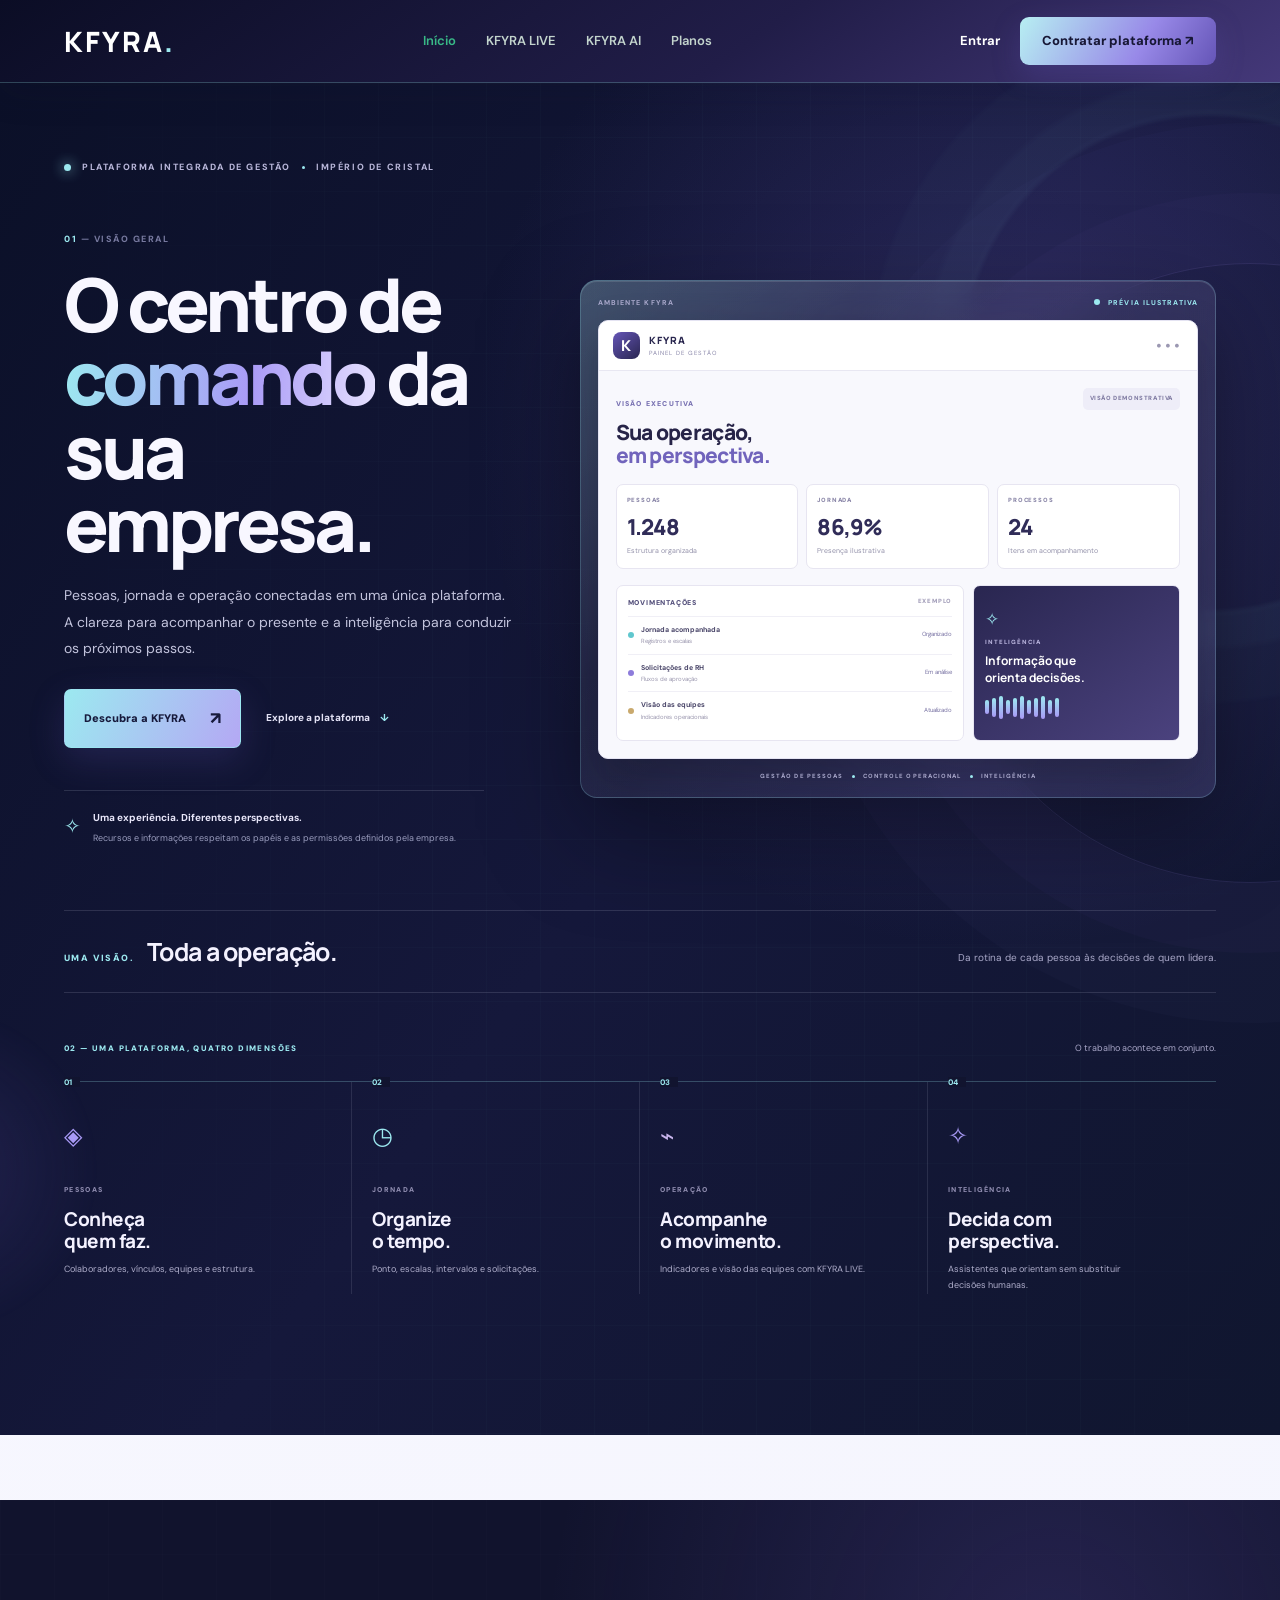
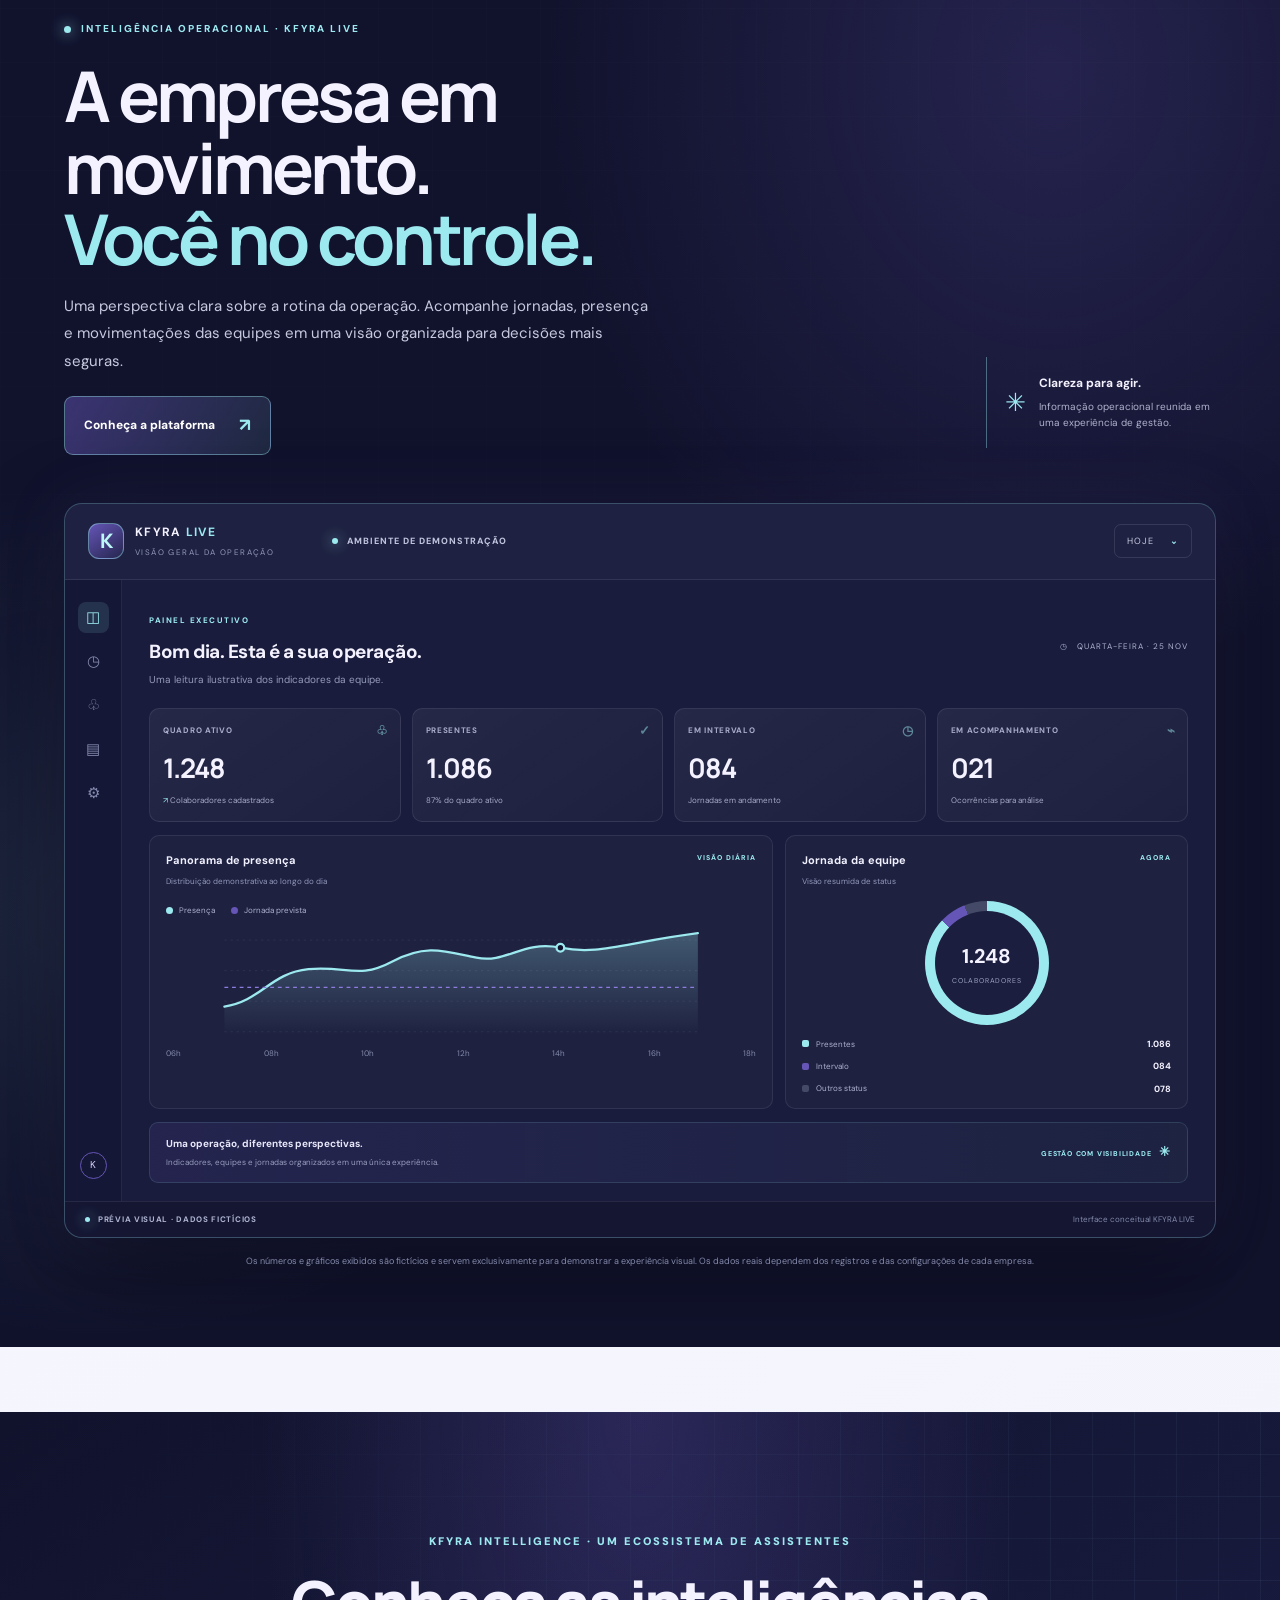
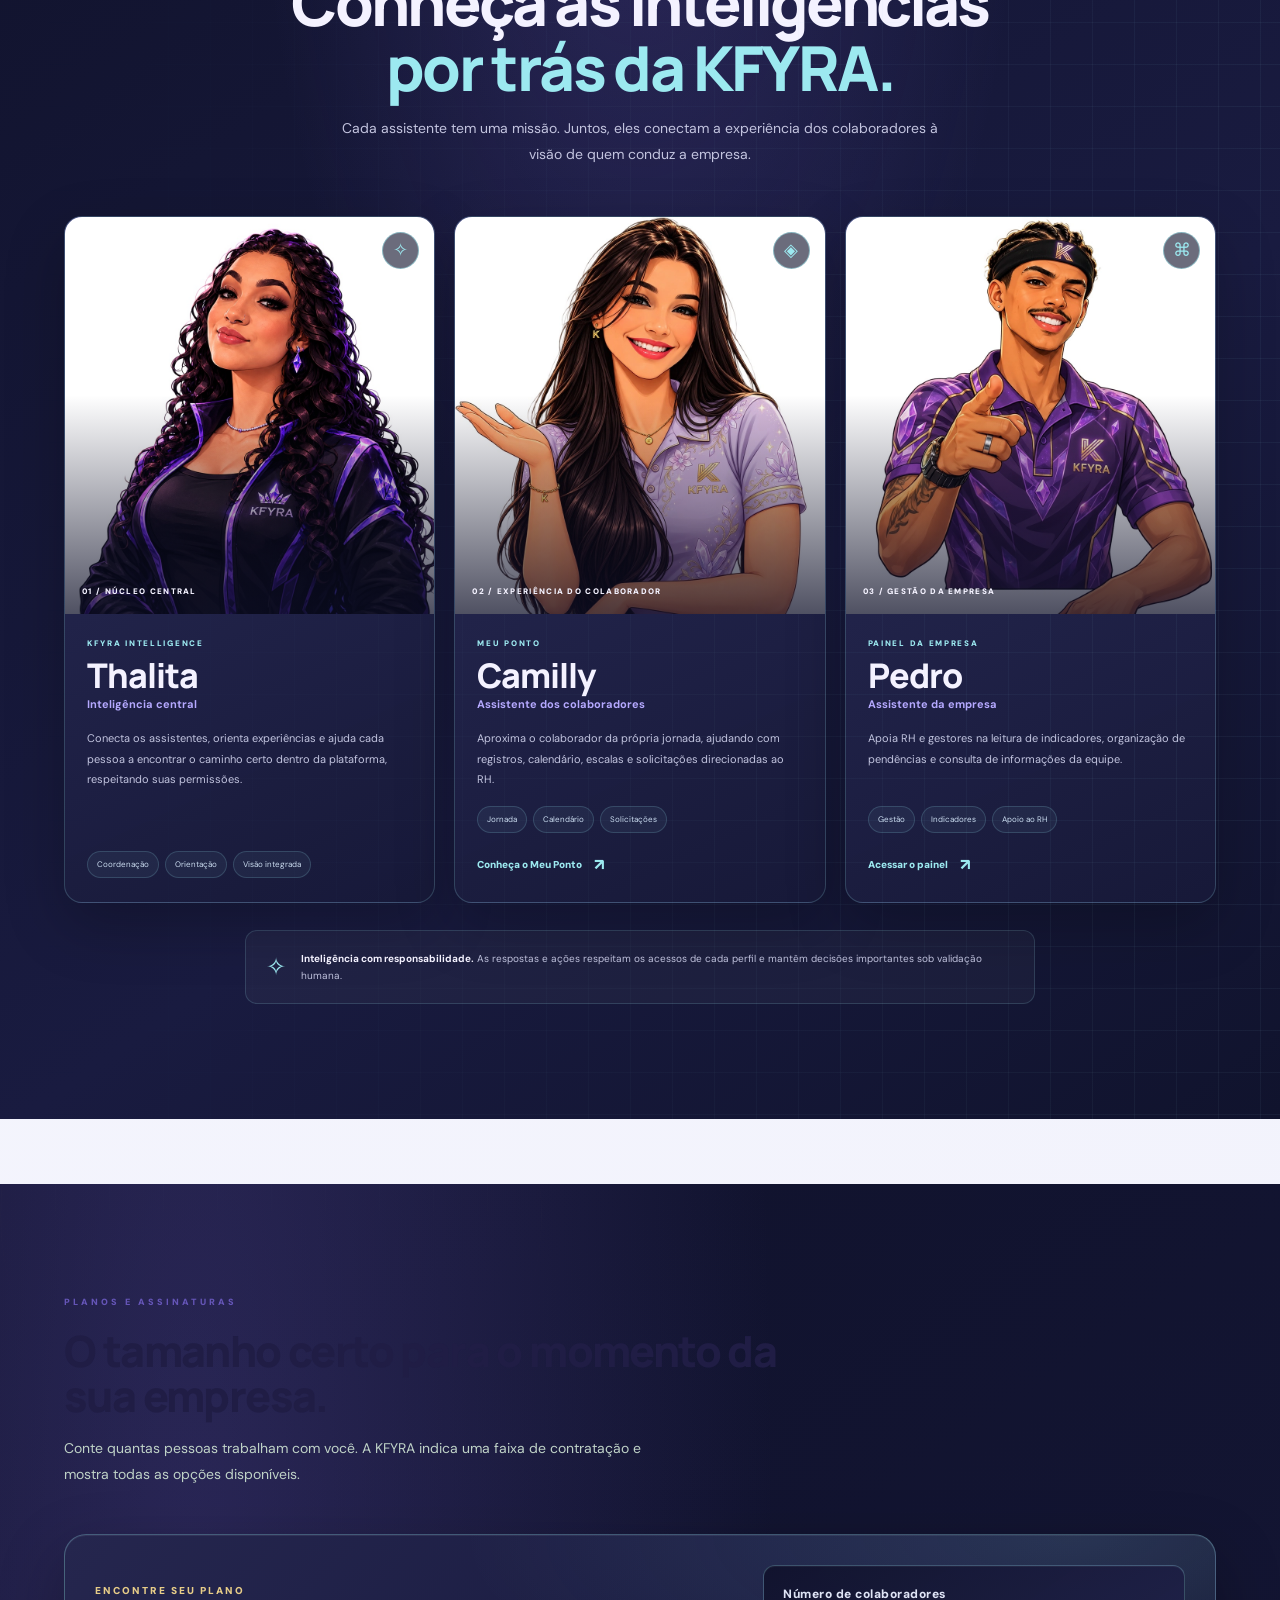
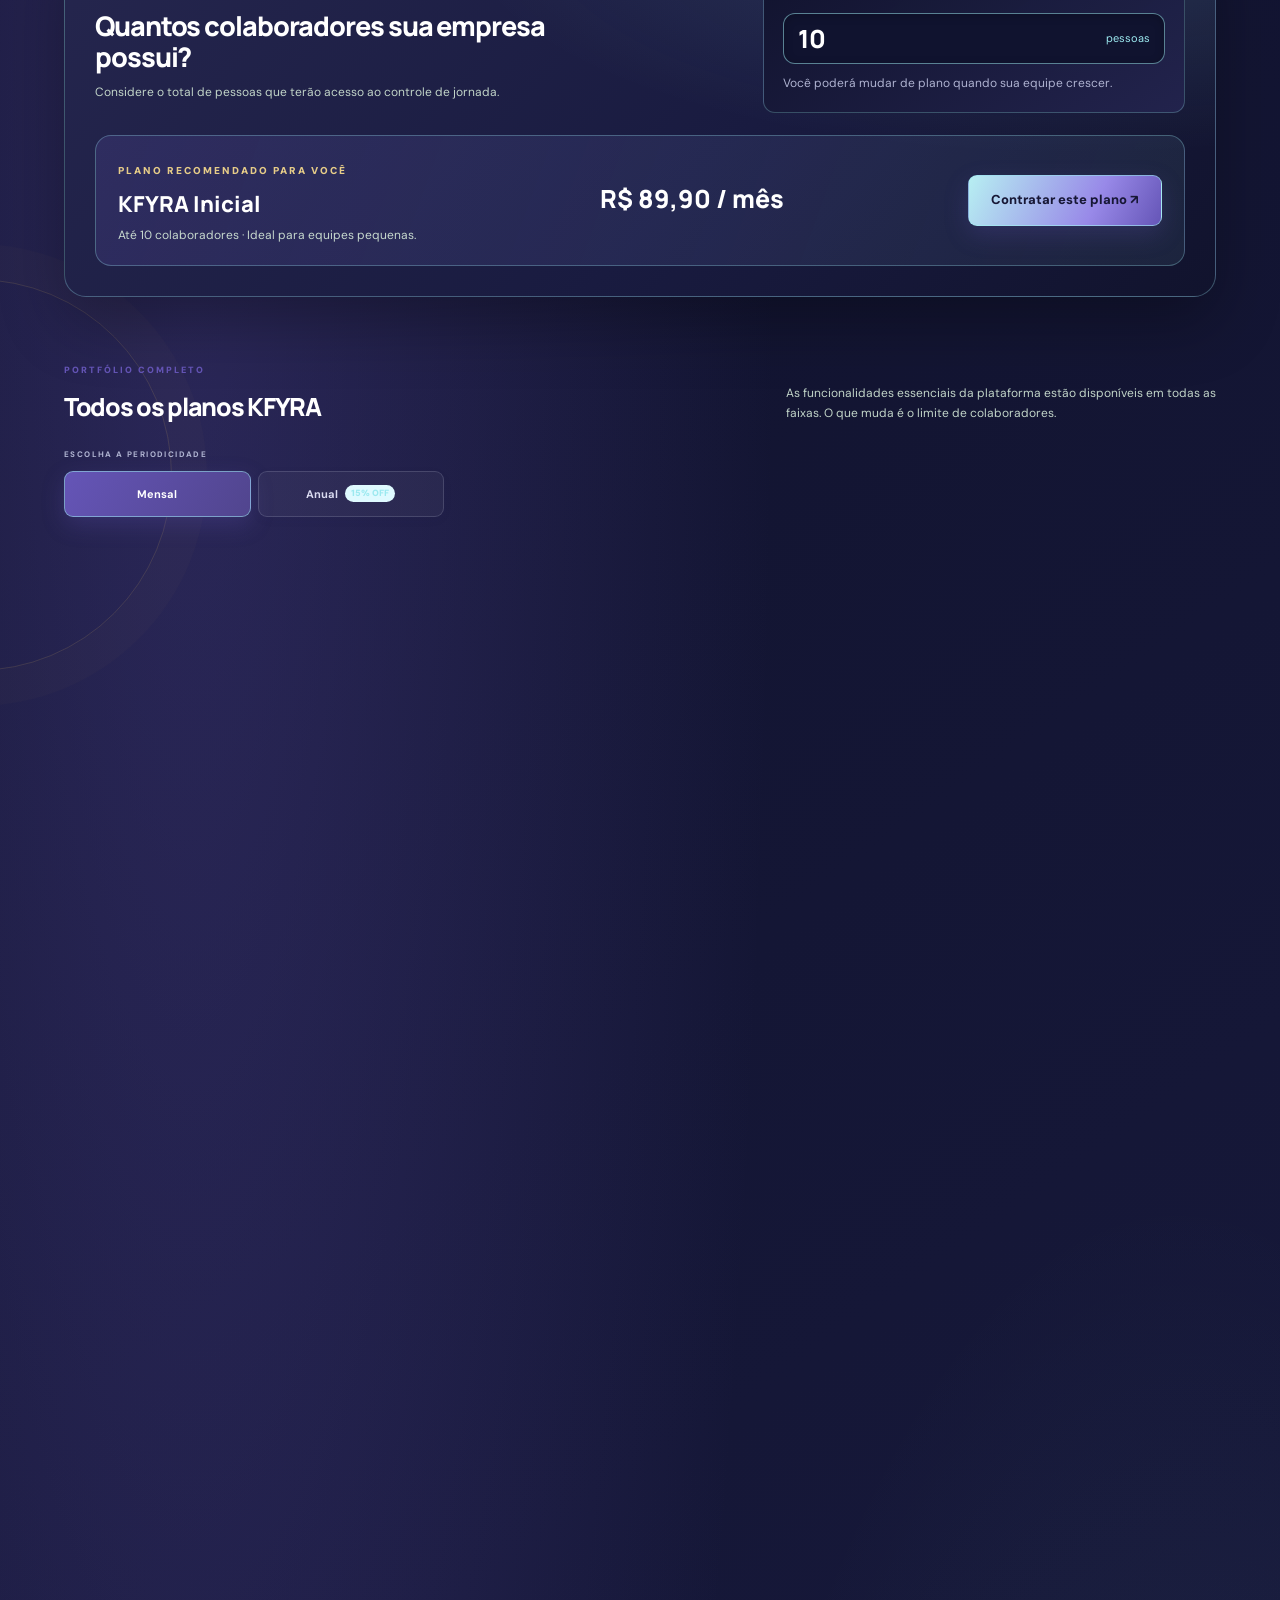
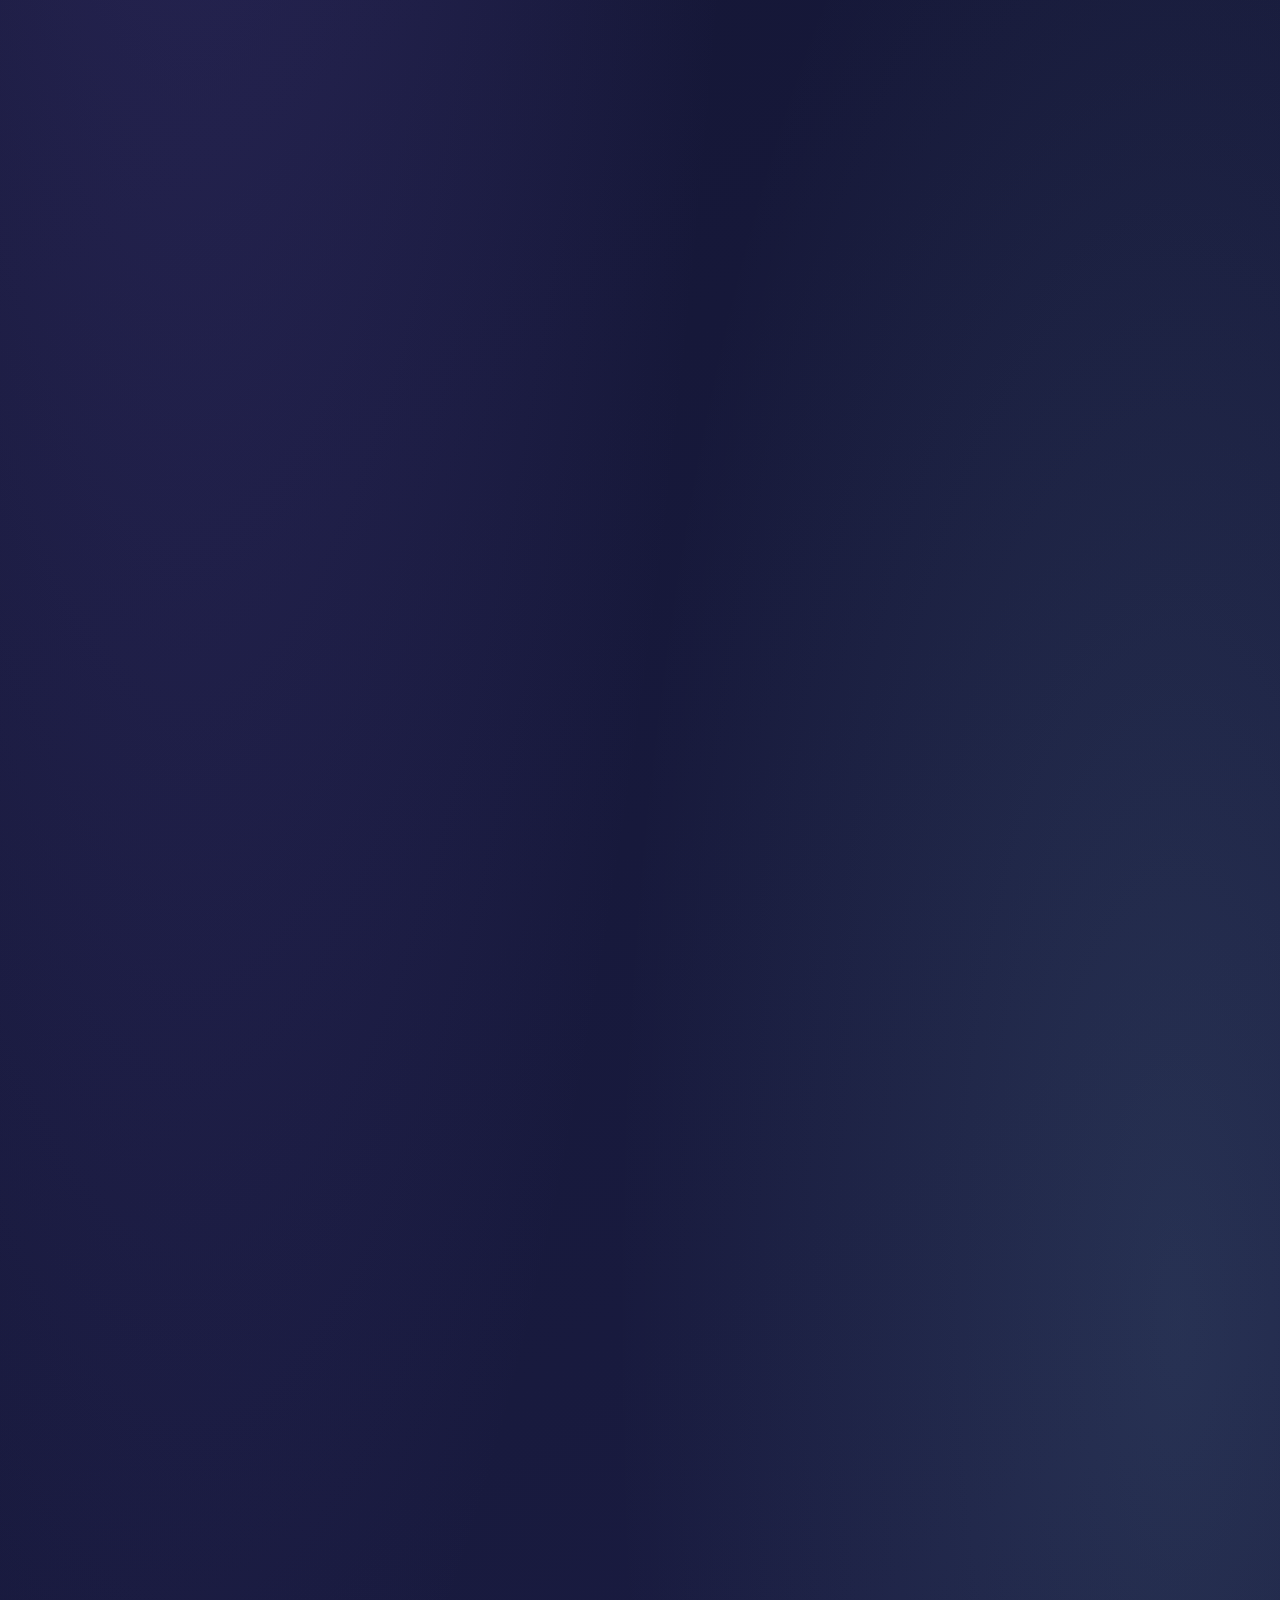
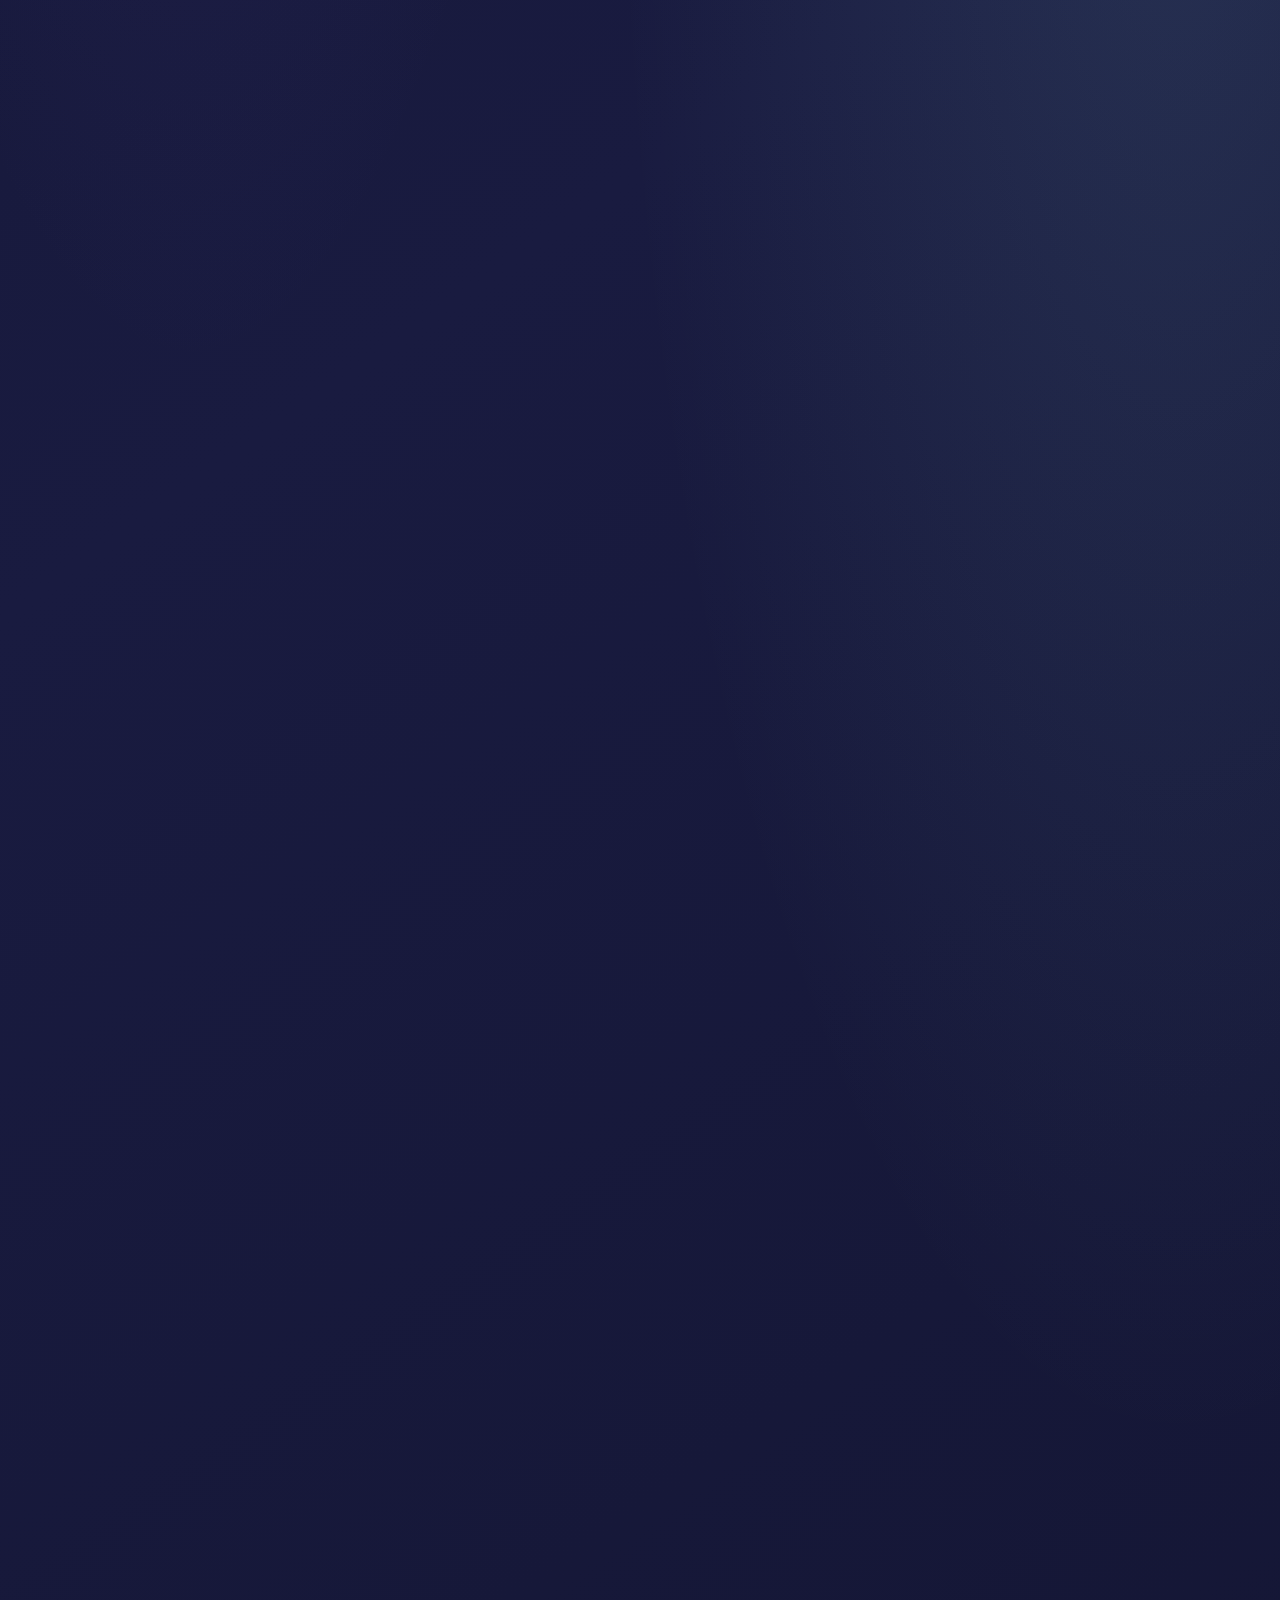
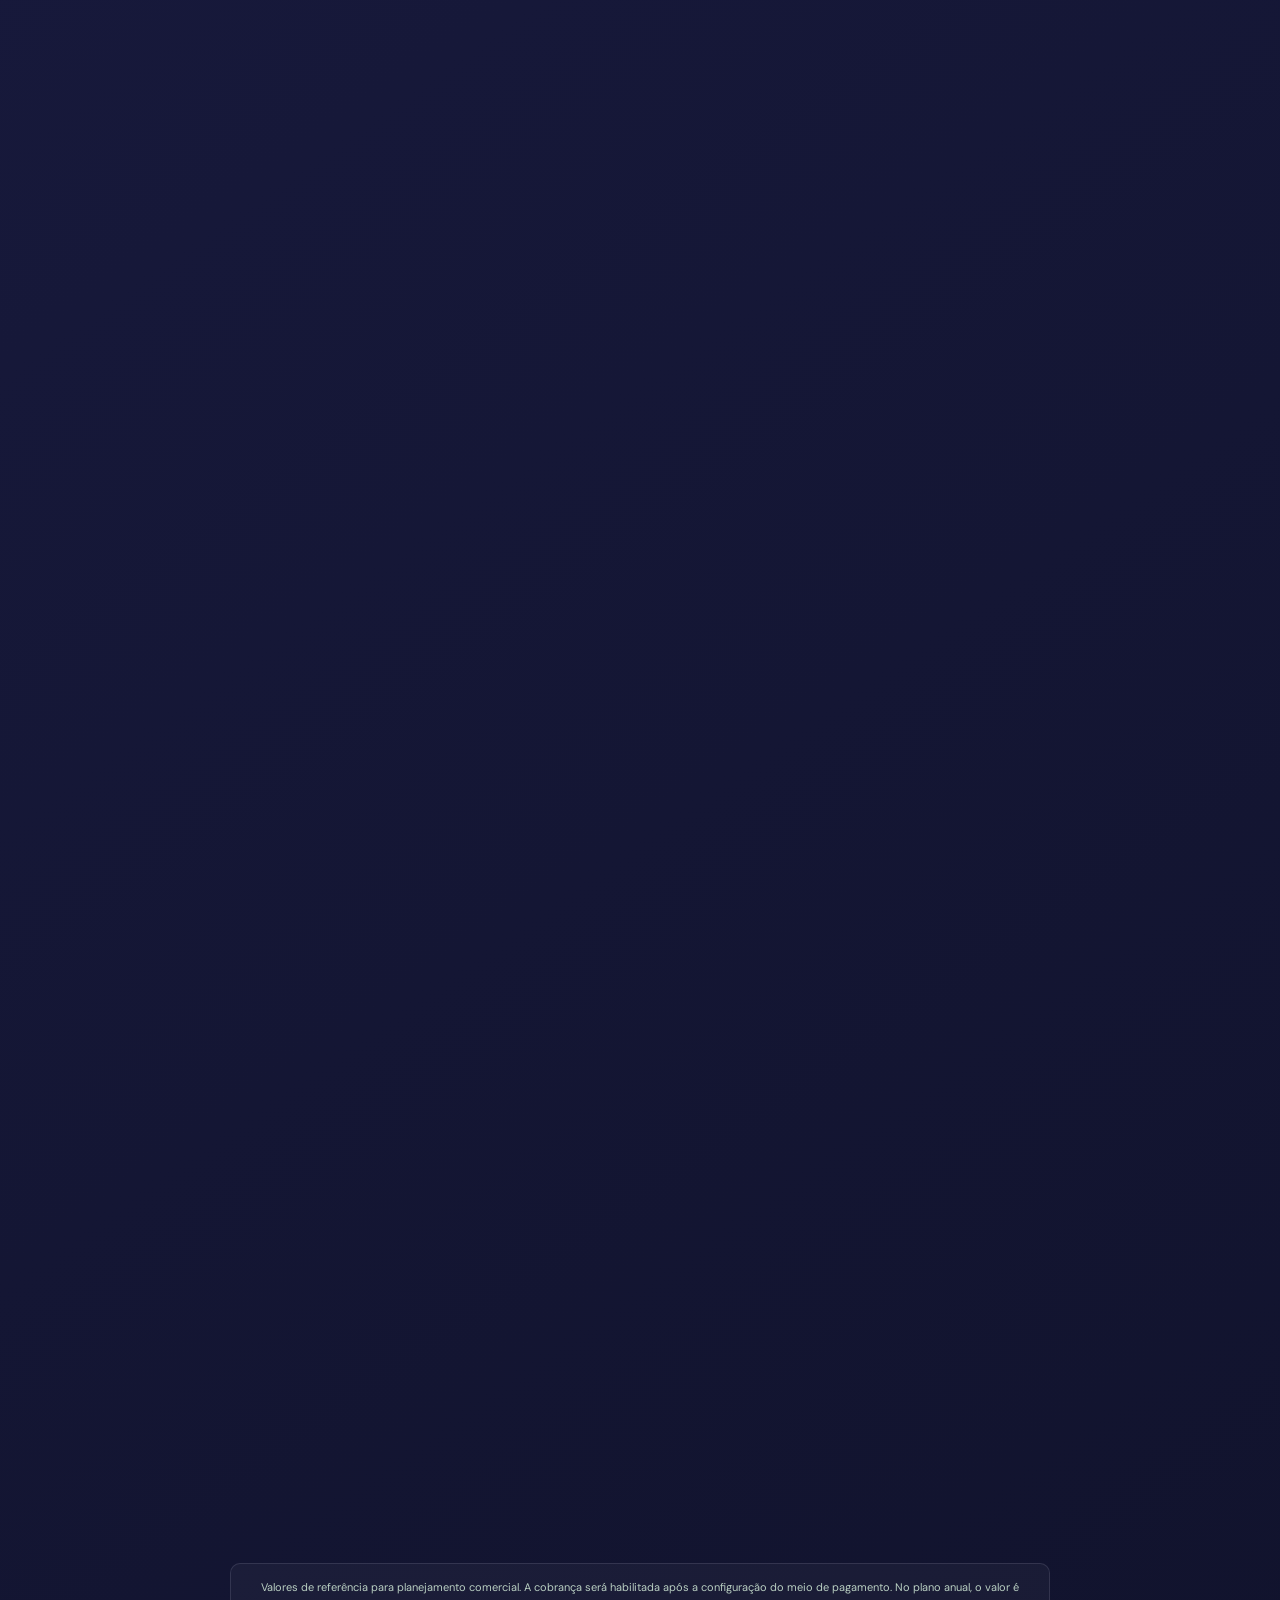
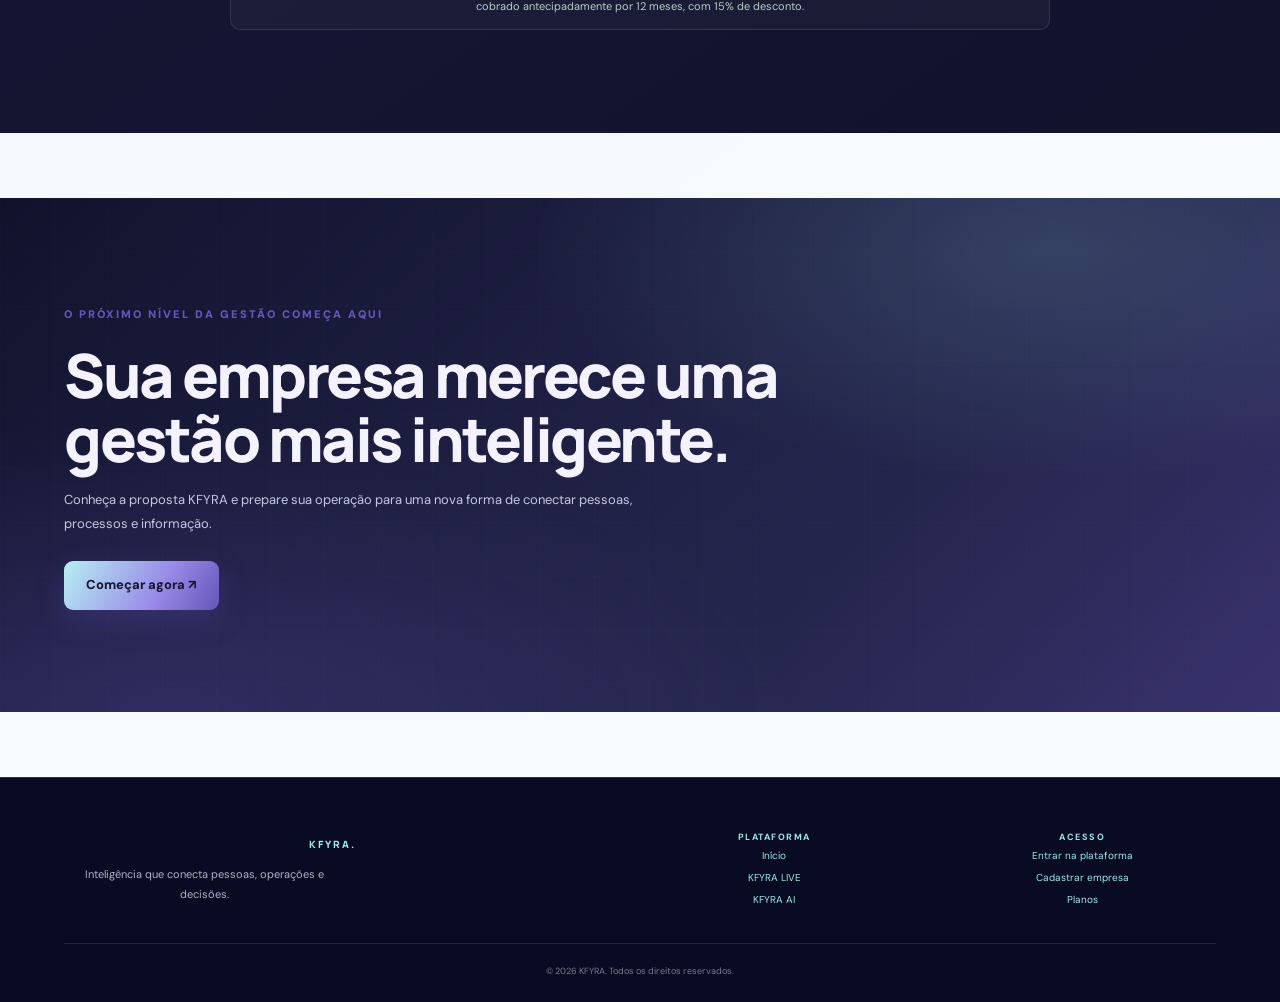
==== commit 8c40a1fe: "Match collaborator plan finder to Crystal Empire theme" ====
--- a/index.html
+++ b/index.html
@@ -942,6 +942,40 @@
 }
 @media(max-width:380px){.kfyra-footer .footer-grid{grid-template-columns:1fr}.kfyra-footer .footer-grid>div:first-child{grid-column:auto}}
 @media(prefers-reduced-motion:reduce){.kfyra-pricing .plan{transition:none}}
+
+/* Ajuste de acabamento — seletor de colaboradores e plano recomendado */
+.kfyra-pricing .plan-finder{
+ background:radial-gradient(ellipse at 88% 0%,rgba(156,233,240,.13),transparent 43%),linear-gradient(135deg,#25264e 0%,#191b40 58%,#11132d 100%)!important;
+ border:1px solid rgba(156,233,240,.3)!important;
+ box-shadow:0 24px 65px rgba(0,0,0,.3),inset 0 1px rgba(255,255,255,.07)!important;
+ color:#f4f2ff!important
+}
+.kfyra-pricing .finder-controls{
+ background:linear-gradient(145deg,rgba(17,19,45,.96),rgba(35,36,78,.94))!important;
+ border:1px solid rgba(156,233,240,.28)!important;
+ box-shadow:inset 0 1px rgba(255,255,255,.05)!important
+}
+.kfyra-pricing .finder-controls label{color:#dfe4f6!important}
+.kfyra-pricing .finder-input{
+ background:#10132f!important;border:1px solid rgba(156,233,240,.52)!important;
+ box-shadow:inset 0 2px 10px rgba(0,0,0,.2)!important
+}
+.kfyra-pricing .finder-input input{color:#fff!important;background:transparent!important;accent-color:#9ce9f0}
+.kfyra-pricing .finder-input input:focus{outline:0!important}
+.kfyra-pricing .finder-input span{color:#9ce9f0!important}
+.kfyra-pricing .finder-controls>small{color:#aeb2d0!important}
+.kfyra-pricing .finder-result{
+ background:linear-gradient(110deg,rgba(101,85,183,.2),rgba(156,233,240,.08))!important;
+ border:1px solid rgba(156,233,240,.3)!important;color:#f4f2ff!important
+}
+.kfyra-pricing .finder-result .btn{
+ background:linear-gradient(115deg,#b7eff2,#9889e8 65%,#6555b7)!important;
+ border:1px solid rgba(156,233,240,.6)!important;color:#171735!important;
+ box-shadow:0 9px 24px rgba(101,85,183,.24)!important
+}
+.kfyra-pricing .finder-result .btn:hover{filter:brightness(1.08);transform:translateY(-2px)}
+.kfyra-pricing .recommendation-price{color:#fff!important}
+.kfyra-pricing .recommendation-price small{color:#b9bdd9!important}
 </style>
 
 </body>
